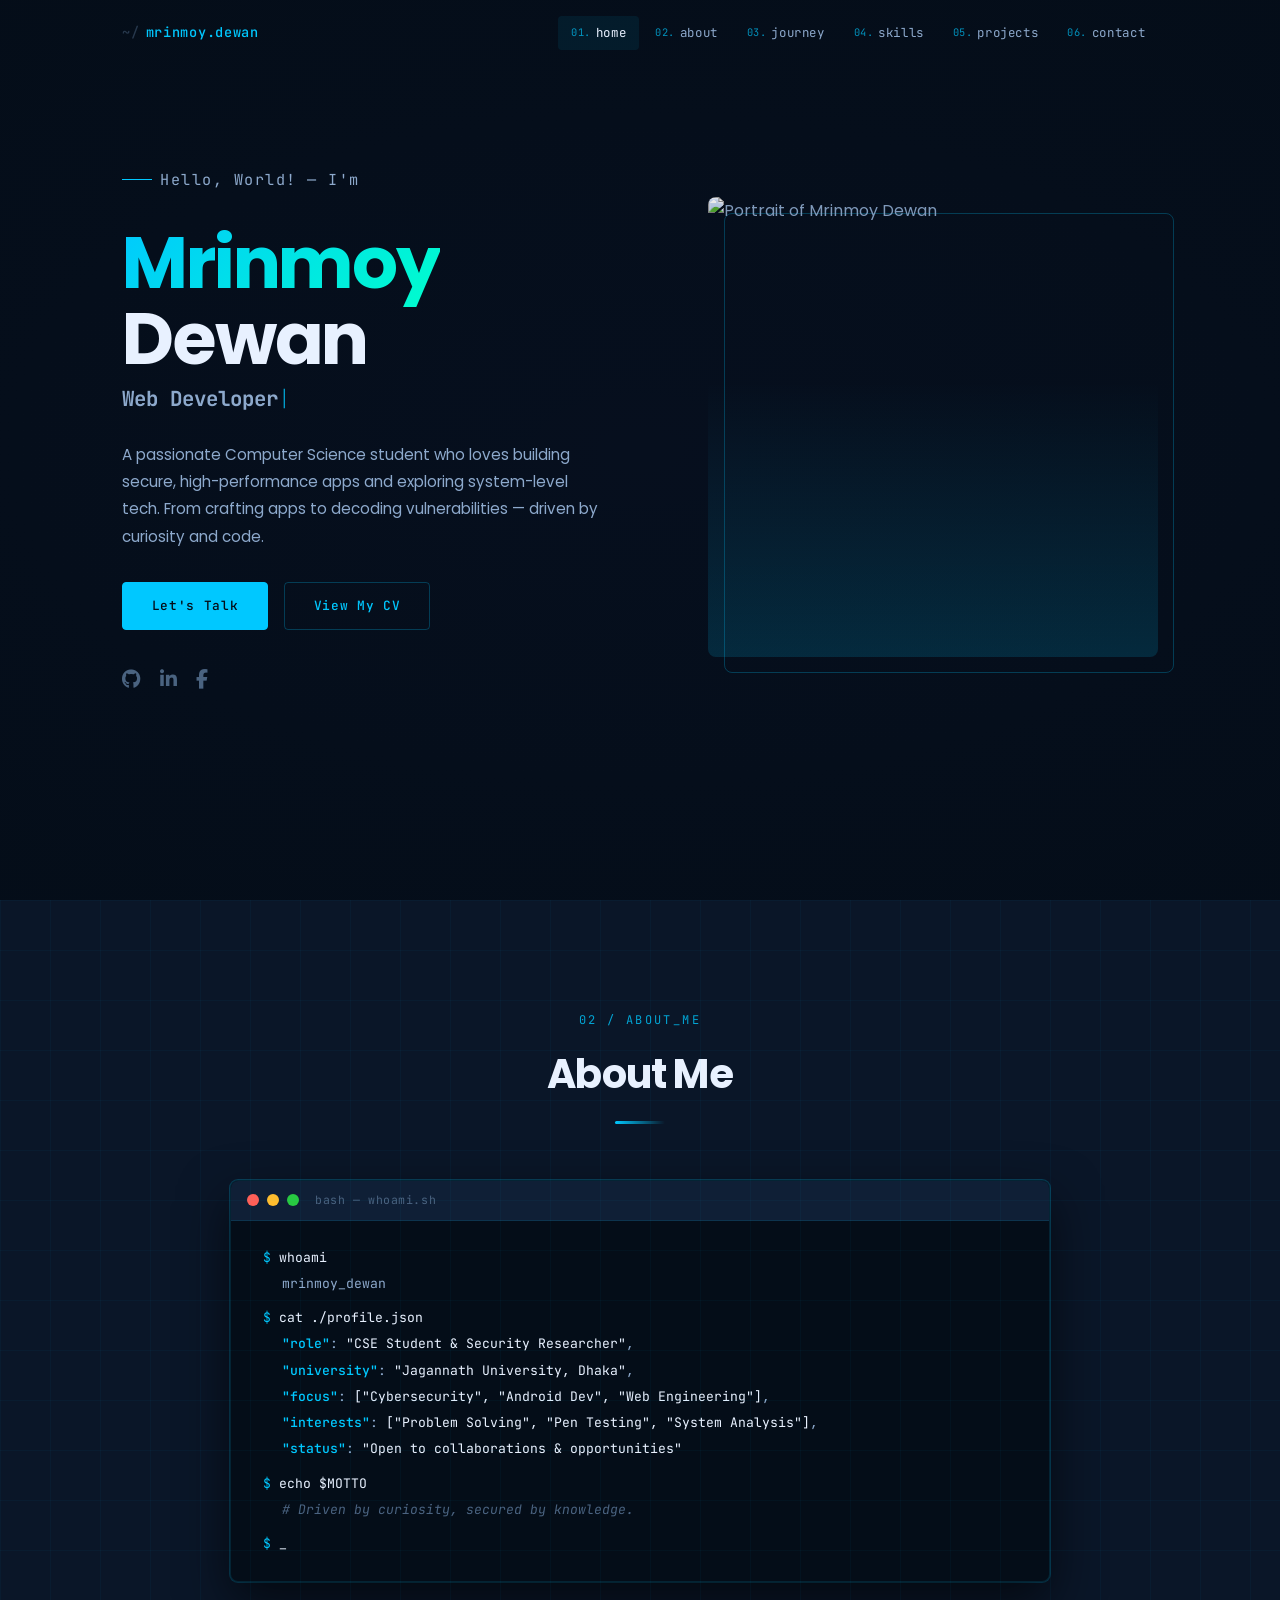
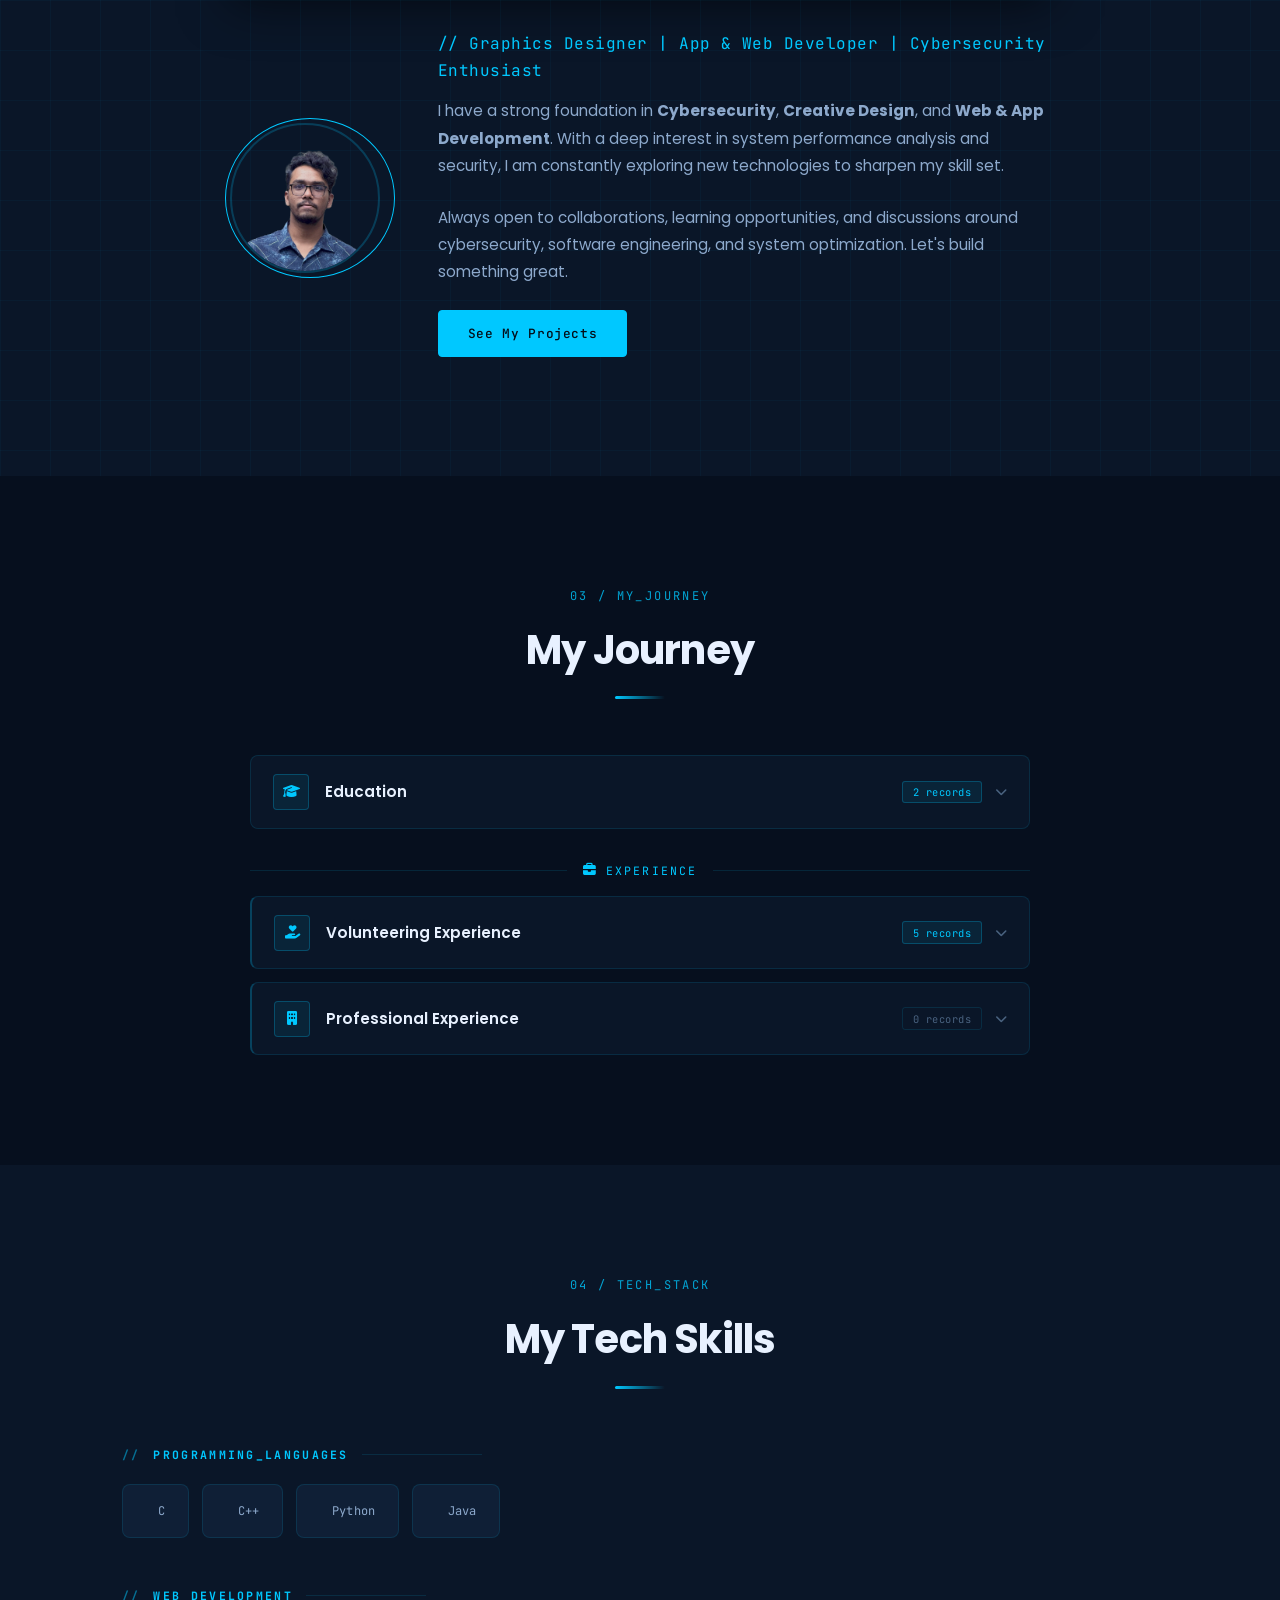
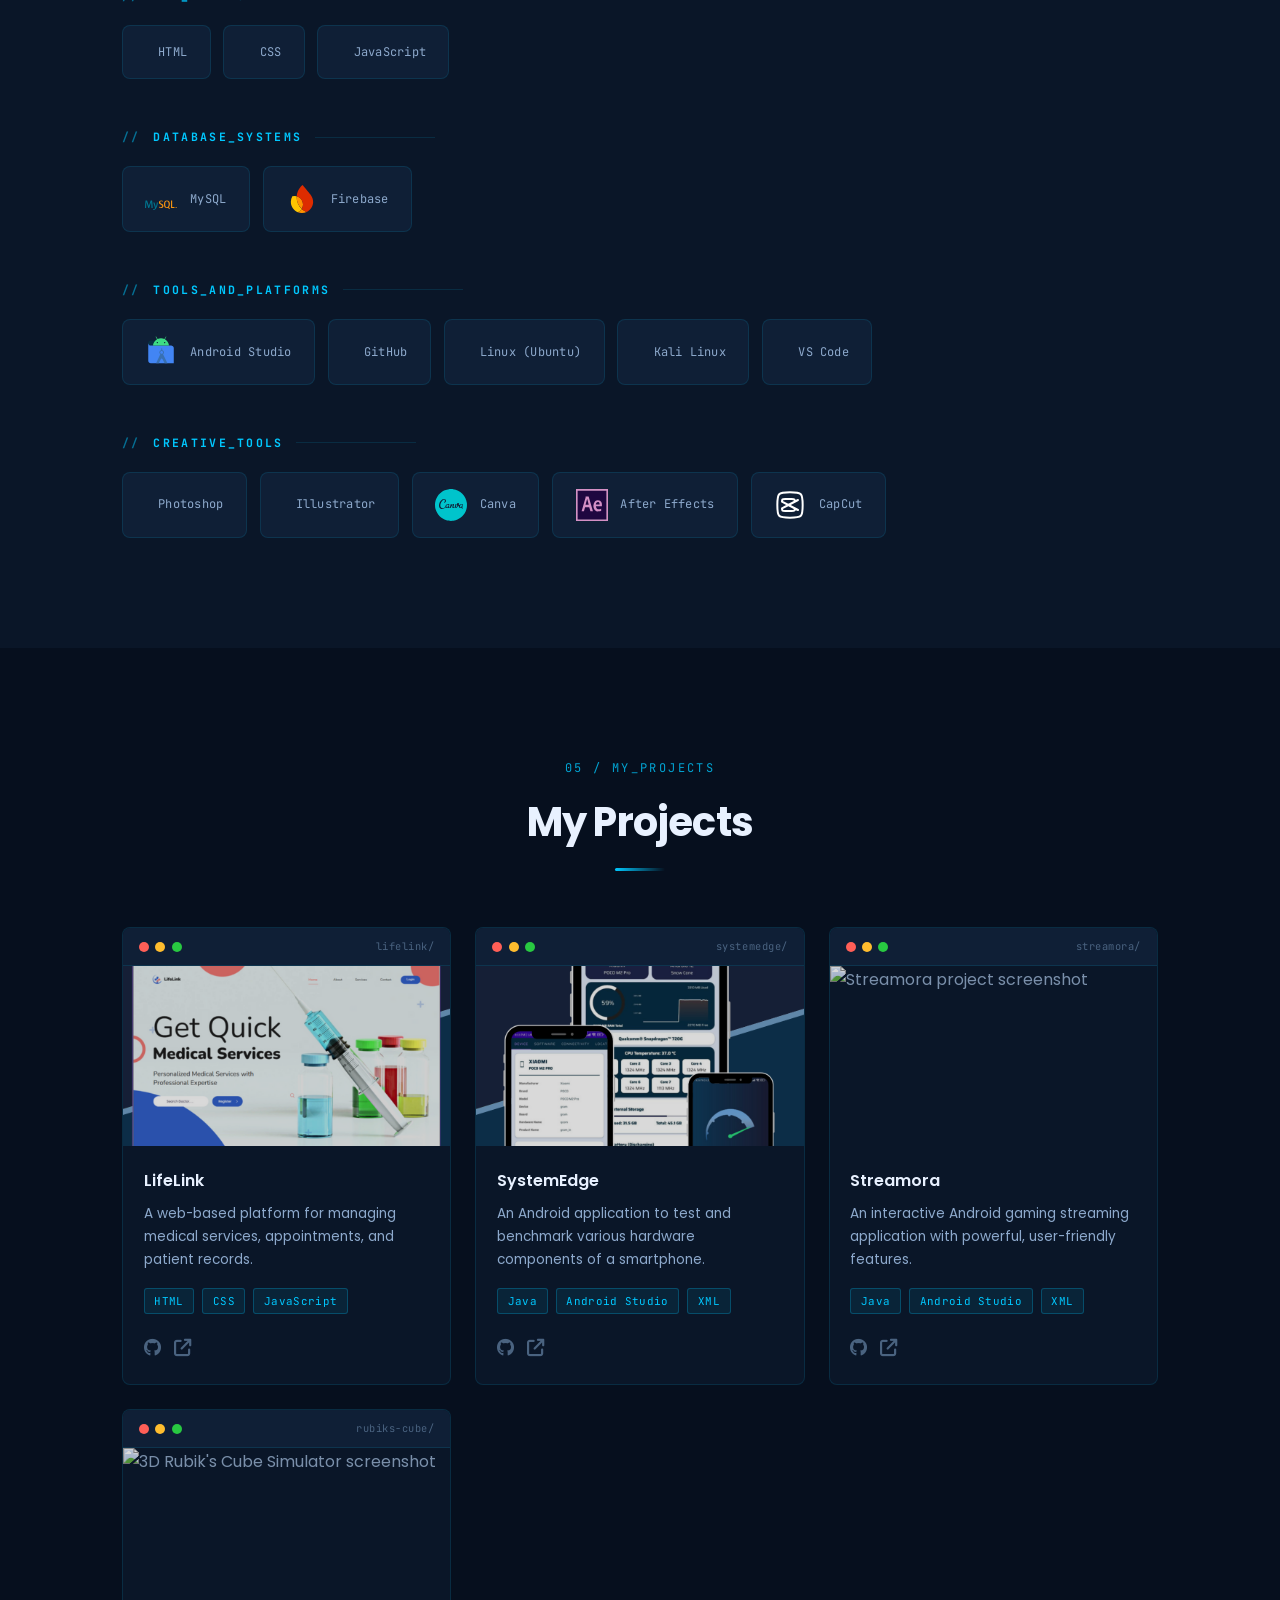
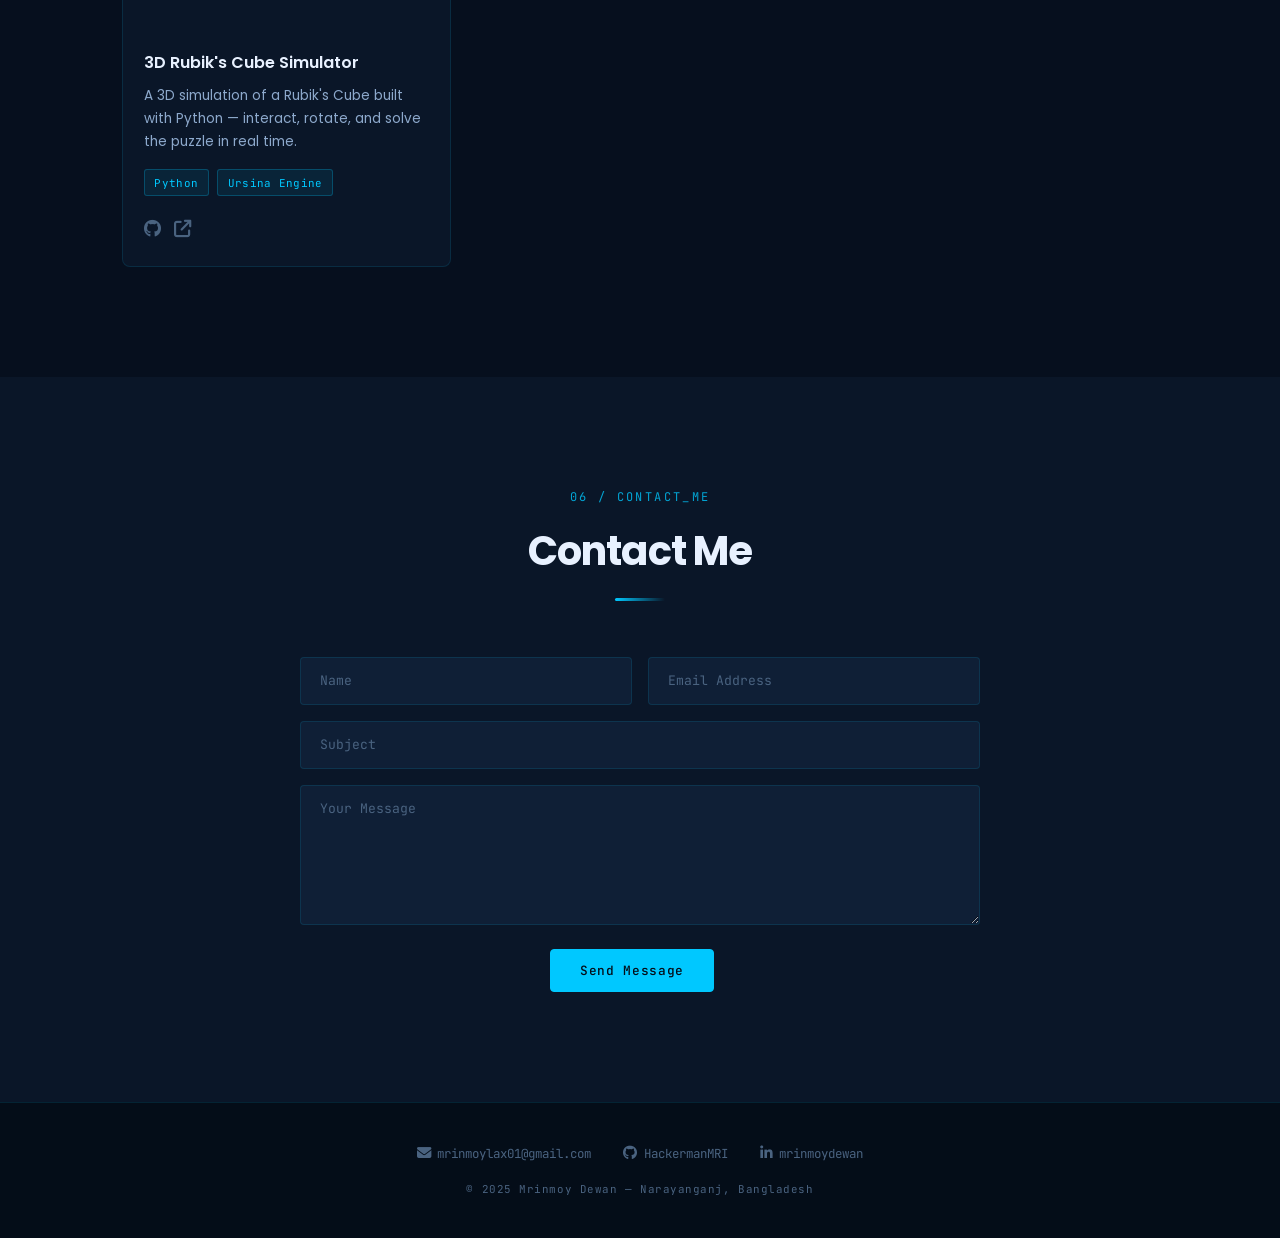
==== index.html @ e71c55ca "journey section" ====
<!DOCTYPE html>
<html lang="en">
<head>
    <meta charset="UTF-8">
    <meta name="viewport" content="width=device-width, initial-scale=1.0">

    <!-- =====================================================
         SEO & Social Meta Tags
         UPDATE: description, og:title, og:url, og:image
    ====================================================== -->
    <title>Mrinmoy Dewan — CS Engineer & Security Enthusiast</title>
    <meta name="description" content="Personal portfolio of Mrinmoy Dewan — CSE student at Jagannath University, focusing on cybersecurity, Android development, and web engineering.">
    <meta property="og:title"       content="Mrinmoy Dewan — Portfolio">
    <meta property="og:description" content="CS Engineer | Cybersecurity Enthusiast | App & Web Developer">
    <meta property="og:type"        content="website">
    <meta property="og:url"         content="https://hackermanmri.github.io">
    <meta property="og:image"       content="assets/mrinmoy2.png">
    <meta name="twitter:card"       content="summary_large_image">
    <meta name="theme-color"        content="#00c8ff">

    <!-- =====================================================
         Fonts — JetBrains Mono (monospace) + Poppins (main)
    ====================================================== -->
    <link rel="preconnect" href="https://fonts.googleapis.com">
    <link rel="preconnect" href="https://fonts.gstatic.com" crossorigin>
    <link href="https://fonts.googleapis.com/css2?family=JetBrains+Mono:wght@300;400;500&family=Poppins:wght@300;400;500;600;700&display=swap" rel="stylesheet">

    <!-- Font Awesome 6 (correct CDN, no broken integrity hash) -->
    <link rel="stylesheet" href="https://cdnjs.cloudflare.com/ajax/libs/font-awesome/6.5.0/css/all.min.css">

    <!-- Iconify (skill icons) -->
    <script src="https://code.iconify.design/iconify-icon/1.0.8/iconify-icon.min.js" defer></script>

    <!-- Main Stylesheet -->
    <link rel="stylesheet" href="style.css">
</head>
<body>

    <!-- =========================================================
         NAVBAR
         To add a nav link: copy an <li> and update href + label.
         Nav numbers (01. 02. etc.) update manually.
    ========================================================== -->
    <header class="header" role="banner">
        <div class="container navbar">

            <a href="#home" class="logo" aria-label="Home">mrinmoy.dewan</a>

            <nav aria-label="Main navigation">
                <ul class="nav-links">
                    <li><a href="#home">    <span class="nav-num">01.</span> home</a></li>
                    <li><a href="#about">   <span class="nav-num">02.</span> about</a></li>
                    <li><a href="#journey"> <span class="nav-num">03.</span> journey</a></li>
                    <li><a href="#skills">  <span class="nav-num">04.</span> skills</a></li>
                    <li><a href="#projects"><span class="nav-num">05.</span> projects</a></li>
                    <li><a href="#contact"> <span class="nav-num">06.</span> contact</a></li>
                </ul>
            </nav>

            <button class="hamburger" aria-label="Toggle navigation" aria-expanded="false">
                <span></span>
                <span></span>
                <span></span>
            </button>

        </div>
    </header>

    <main>

        <!-- =====================================================
             HERO SECTION
             UPDATE: name in .name-accent, greeting text,
             paragraph, CV link, social links.
             Typing words are in script.js → words array.
        ====================================================== -->
        <section id="home" aria-label="Introduction">

            <!-- Matrix rain canvas — controlled by script.js initMatrix() -->
            <canvas id="matrix-canvas" aria-hidden="true"></canvas>

            <div class="hero-content">
                <div class="hero-text">

                    <p class="hero-greeting">Hello, World! — I'm</p>

                    <h1>
                        <span class="name-accent">Mrinmoy</span><br>
                        Dewan
                    </h1>

                    <h3>
                        <span id="typing-effect" aria-live="polite"></span>
                    </h3>

                    <p>
                        A passionate Computer Science student who loves building secure,
                        high-performance apps and exploring system-level tech.
                        From crafting apps to decoding vulnerabilities — driven by curiosity and code.
                    </p>

                    <div class="hero-cta">
                        <a href="#contact" class="btn btn-primary">Let's Talk</a>
                        <!-- UPDATE: point this to your actual CV file path -->
                        <a href="assets/Mrinmoy-Dewan-CV.pdf" class="btn btn-secondary" target="_blank" rel="noopener noreferrer">
                            View My CV
                        </a>
                    </div>

                    <div class="social-links">
                        <!-- UPDATE: replace href values with your actual profile URLs -->
                        <a href="https://github.com/HackermanMRI" aria-label="GitHub" target="_blank" rel="noopener noreferrer">
                            <i class="fa-brands fa-github"></i>
                        </a>
                        <a href="http://linkedin.com/in/mrinmoydewan" aria-label="LinkedIn" target="_blank" rel="noopener noreferrer">
                            <i class="fa-brands fa-linkedin-in"></i>
                        </a>
                        <a href="https://www.facebook.com/mrinmoy.dewan.37" aria-label="Facebook" target="_blank" rel="noopener noreferrer">
                            <i class="fa-brands fa-facebook-f"></i>
                        </a>
                    </div>
                </div>

                <!-- UPDATE: replace with your actual photo paths -->
                <div class="hero-image">
                    <img src="assets/Profile.jpg"
                         alt="Portrait of Mrinmoy Dewan"
                         loading="eager"
                         width="380" height="460">
                </div>
            </div>
        </section>


        <!-- =====================================================
             ABOUT SECTION
             UPDATE: the terminal block and paragraph below.
             Add/remove lines in .terminal-body freely.
        ====================================================== -->
        <section id="about" aria-labelledby="about-heading">
            <div class="container">

                <span class="section-tag">02 / about_me</span>
                <h2 class="section-heading" id="about-heading">About Me</h2>
                <span class="section-rule"></span>

                <!-- Terminal bio block — edit the lines below to update your info -->
                <div class="terminal-block" role="region" aria-label="About me in terminal style">
                    <div class="terminal-bar">
                        <span class="terminal-dot red"  aria-hidden="true"></span>
                        <span class="terminal-dot yellow" aria-hidden="true"></span>
                        <span class="terminal-dot green" aria-hidden="true"></span>
                        <span class="terminal-title">bash — whoami.sh</span>
                    </div>
                    <div class="terminal-body">
                        <div class="terminal-line">
                            <span class="t-prompt">$</span>
                            <span class="t-cmd">whoami</span>
                        </div>
                        <div class="terminal-line">
                            <span class="t-output">mrinmoy_dewan</span>
                        </div>

                        <div class="t-blank"></div>

                        <div class="terminal-line">
                            <span class="t-prompt">$</span>
                            <span class="t-cmd">cat ./profile.json</span>
                        </div>
                        <!-- UPDATE each t-val below to reflect your info -->
                        <div class="terminal-line">
                            <span class="t-output"><span class="t-key">"role"</span>:&nbsp;<span class="t-val">"CSE Student & Security Researcher"</span>,</span>
                        </div>
                        <div class="terminal-line">
                            <span class="t-output"><span class="t-key">"university"</span>:&nbsp;<span class="t-val">"Jagannath University, Dhaka"</span>,</span>
                        </div>
                        <div class="terminal-line">
                            <span class="t-output"><span class="t-key">"focus"</span>:&nbsp;<span class="t-val">["Cybersecurity", "Android Dev", "Web Engineering"]</span>,</span>
                        </div>
                        <div class="terminal-line">
                            <span class="t-output"><span class="t-key">"interests"</span>:&nbsp;<span class="t-val">["Problem Solving", "Pen Testing", "System Analysis"]</span>,</span>
                        </div>
                        <div class="terminal-line">
                            <span class="t-output"><span class="t-key">"status"</span>:&nbsp;<span class="t-val">"Open to collaborations &amp; opportunities"</span></span>
                        </div>

                        <div class="t-blank"></div>

                        <div class="terminal-line">
                            <span class="t-prompt">$</span>
                            <span class="t-cmd">echo $MOTTO</span>
                        </div>
                        <!-- UPDATE: your personal motto / tagline -->
                        <div class="terminal-line">
                            <span class="t-output t-comment"># Driven by curiosity, secured by knowledge.</span>
                        </div>

                        <div class="t-blank"></div>

                        <div class="terminal-line">
                            <span class="t-prompt">$</span>
                            <span class="t-cmd">_<span class="cursor" aria-hidden="true"></span></span>
                        </div>
                    </div>
                </div>

                <!-- Photo + paragraph grid -->
                <div class="about-grid">
                    <div class="about-image-wrap">
                        <!-- UPDATE: replace with your circular profile photo -->
                        <img src="assets/mrinmoy.png"
                             alt="Mrinmoy Dewan"
                             width="150" height="150"
                             loading="lazy">
                    </div>
                    <div class="about-text">
                        <h3>// Graphics Designer | App & Web Developer | Cybersecurity Enthusiast</h3>
                        <!-- UPDATE: your personal paragraph -->
                        <p>
                            I have a strong foundation in <strong>Cybersecurity</strong>, <strong>Creative Design</strong>,
                            and <strong>Web &amp; App Development</strong>. With a deep interest in system performance
                            analysis and security, I am constantly exploring new technologies to sharpen my skill set.
                        </p>
                        <p>
                            Always open to collaborations, learning opportunities, and discussions around cybersecurity,
                            software engineering, and system optimization. Let's build something great.
                        </p>
                        <a href="#projects" class="btn btn-primary">See My Projects</a>
                    </div>
                </div>

            </div>
        </section>


        <!-- =====================================================
             JOURNEY SECTION
             =====================================================
             STRUCTURE:
               1. Education        (accordion block)
               2. Experience
                  2a. Volunteering Experience  (accordion block)
                  2b. Professional Experience  (accordion block)

             All blocks start COLLAPSED on load.
             Clicking the header toggles open/close.

             ── HOW TO ADD AN EDUCATION ENTRY ──
             Copy a .journey-card block inside
             #edu-body > .timeline and update:
               <h4>       → Degree / certificate title
               .jc-org    → Institution name
               .jc-date   → "YYYY – YYYY"
               .jc-desc   → Description paragraph

             ── HOW TO ADD A VOLUNTEERING ENTRY ──
             Same pattern, inside #vol-body > .timeline

             ── HOW TO ADD A PROFESSIONAL ENTRY ──
             Same pattern, inside #pro-body > .timeline
             (Remove the .journey-empty placeholder first)
        ====================================================== -->
        <section id="journey" aria-labelledby="journey-heading">
            <div class="container">

                <span class="section-tag">03 / my_journey</span>
                <h2 class="section-heading" id="journey-heading">My Journey</h2>
                <span class="section-rule"></span>

                <div class="journey-accordion">

                    <!-- ══════════════════════════════════════
                         BLOCK 1: EDUCATION
                    ══════════════════════════════════════ -->
                    <div class="journey-block" id="block-edu">

                        <!-- Clickable header — toggles the block -->
                        <button class="journey-block-header"
                                aria-expanded="false"
                                aria-controls="edu-body"
                                data-block="edu">
                            <div class="jbh-left">
                                <span class="jbh-icon" aria-hidden="true">
                                    <i class="fa-solid fa-graduation-cap"></i>
                                </span>
                                <div class="jbh-text">
                                    <span class="jbh-label">Education</span>
                                    
                                </div>
                            </div>
                            <div class="jbh-right">
                                <span class="jbh-count-tag">2 records</span>
                                <span class="jbh-chevron" aria-hidden="true">
                                    <i class="fa-solid fa-chevron-down"></i>
                                </span>
                            </div>
                        </button>

                        <!-- Collapsible body -->
                        <div class="journey-block-body" id="edu-body" role="region" aria-labelledby="block-edu">
                            <div class="timeline">

                                <!-- ── EDUCATION ENTRY ──
                                     Copy this block to add a new entry -->
                                <div class="journey-card">
                                    <div class="jc-dot" aria-hidden="true"></div>
                                    <div class="jc-content">
                                        <h4 class="jc-title">B.Sc. in Computer Science &amp; Engineering</h4>
                                        <p class="jc-org">Jagannath University, Dhaka, Bangladesh</p>
                                        <p class="jc-date">2020 – 2025 (Expected)</p>
                                        <p class="jc-desc">Key modules: Data Structures, Algorithms, Cybersecurity, Software Engineering, Computer Networks.</p>
                                    </div>
                                </div>

                                <div class="journey-card">
                                    <div class="jc-dot" aria-hidden="true"></div>
                                    <div class="jc-content">
                                        <h4 class="jc-title">Higher Secondary Certificate (HSC)</h4>
                                        <p class="jc-org">St. Joseph Higher Secondary School, Dhaka</p>
                                        <p class="jc-date">2019 – 2020</p>
                                        <p class="jc-desc">Science group. Achieved Golden GPA 5.00.</p>
                                    </div>
                                </div>

                            </div>
                        </div>
                    </div><!-- /block-edu -->


                    <!-- ══════════════════════════════════════
                         BLOCK 2: EXPERIENCE (parent group)
                         This is a visual group label only —
                         not itself an accordion trigger.
                    ══════════════════════════════════════ -->
                    <div class="journey-group-label" aria-hidden="false">
                        <span class="jgl-line" aria-hidden="true"></span>
                        <span class="jgl-text">
                            <i class="fa-solid fa-briefcase" aria-hidden="true"></i>
                            Experience
                        </span>
                        <span class="jgl-line" aria-hidden="true"></span>
                    </div>

                    <!-- ── SUB-BLOCK 2a: VOLUNTEERING ── -->
                    <div class="journey-block journey-block--sub" id="block-vol">

                        <button class="journey-block-header"
                                aria-expanded="false"
                                aria-controls="vol-body"
                                data-block="vol">
                            <div class="jbh-left">
                                <span class="jbh-icon" aria-hidden="true">
                                    <i class="fa-solid fa-hand-holding-heart"></i>
                                </span>
                                <div class="jbh-text">
                                    <span class="jbh-label">Volunteering Experience</span>
                                </div>
                            </div>
                            <div class="jbh-right">
                                <span class="jbh-count-tag">5 records</span>
                                <span class="jbh-chevron" aria-hidden="true">
                                    <i class="fa-solid fa-chevron-down"></i>
                                </span>
                            </div>
                        </button>

                        <div class="journey-block-body" id="vol-body" role="region">
                            <div class="timeline">

                                <!-- ── VOLUNTEERING ENTRY ──
                                     Copy this block to add a new entry -->
                                <div class="journey-card">
                                    <div class="jc-dot" aria-hidden="true"></div>
                                    <div class="jc-content">
                                        <h4 class="jc-title">Vice Chair</h4>
                                        <p class="jc-org">IEEE Computer Society JnU Student Branch Chapter</p>
                                        <p class="jc-date">2024 – 2025</p>
                                        <p class="jc-desc">Led the executive committee and coordinated multiple national-level tech events.</p>
                                    </div>
                                </div>

                                <div class="journey-card">
                                    <div class="jc-dot" aria-hidden="true"></div>
                                    <div class="jc-content">
                                        <h4 class="jc-title">Graphics Designer</h4>
                                        <p class="jc-org">IEEE Computer Society Bangladesh Chapter — Team SPARK</p>
                                        <p class="jc-date">2023 – 2024</p>
                                        <p class="jc-desc">Designed promotional materials for national-level IEEE events across Bangladesh.</p>
                                    </div>
                                </div>

                                <div class="journey-card">
                                    <div class="jc-dot" aria-hidden="true"></div>
                                    <div class="jc-content">
                                        <h4 class="jc-title">Webmaster</h4>
                                        <p class="jc-org">IEEE Computer Society JnU Student Branch Chapter</p>
                                        <p class="jc-date">2023 – 2024</p>
                                        <p class="jc-desc">Managed chapter website — updates, security audits, and accessibility improvements.</p>
                                    </div>
                                </div>

                                <div class="journey-card">
                                    <div class="jc-dot" aria-hidden="true"></div>
                                    <div class="jc-content">
                                        <h4 class="jc-title">Graphics Coordinator</h4>
                                        <p class="jc-org">IEEE Jagannath University Student Branch</p>
                                        <p class="jc-date">2022 – 2023</p>
                                        <p class="jc-desc">Led the visual design team for university-wide IEEE events and branding efforts.</p>
                                    </div>
                                </div>

                                <div class="journey-card">
                                    <div class="jc-dot" aria-hidden="true"></div>
                                    <div class="jc-content">
                                        <h4 class="jc-title">Sub-Executive</h4>
                                        <p class="jc-org">Jagannath University IT Society (JnUITS)</p>
                                        <p class="jc-date">2022 – 2025</p>
                                        <p class="jc-desc">Organized workshops, managed teams, and executed large-scale IT events.</p>
                                    </div>
                                </div>

                            </div>
                        </div>
                    </div><!-- /block-vol -->


                    <!-- ── SUB-BLOCK 2b: PROFESSIONAL ── -->
                    <div class="journey-block journey-block--sub" id="block-pro">

                        <button class="journey-block-header"
                                aria-expanded="false"
                                aria-controls="pro-body"
                                data-block="pro">
                            <div class="jbh-left">
                                <span class="jbh-icon" aria-hidden="true">
                                    <i class="fa-solid fa-building"></i>
                                </span>
                                <div class="jbh-text">
                                    <span class="jbh-label">Professional Experience</span>
                                    
                                </div>
                            </div>
                            <div class="jbh-right">
                                <span class="jbh-count-tag jbh-count-tag--empty">0 records</span>
                                <span class="jbh-chevron" aria-hidden="true">
                                    <i class="fa-solid fa-chevron-down"></i>
                                </span>
                            </div>
                        </button>

                        <div class="journey-block-body" id="pro-body" role="region">
                            <div class="timeline">

                                <!-- ══════════════════════════════════════════
                                     PLACEHOLDER — Remove this .journey-empty
                                     div when you add your first professional
                                     entry. Then paste a .journey-card block.
                                ══════════════════════════════════════════ -->
                                <div class="journey-empty">
                                    <i class="fa-regular fa-clock" aria-hidden="true"></i>
                                    <p>No professional experience listed yet.</p>
                                    <span>Check back soon — currently building mys.</span>
                                </div>

                            </div>
                        </div>
                    </div><!-- /block-pro -->

                </div><!-- /journey-accordion -->
            </div>
        </section>


        <!-- =====================================================
             SKILLS SECTION
             =====================================================
             TO ADD A NEW SKILL BOX:
             Copy a .skill-box div and update the icon + label.
             For Iconify icons: change the `icon` attribute.
             For SVG icons: paste your SVG directly.

             TO ADD A NEW SKILL CATEGORY:
             Copy an entire .skill-category block and update
             the .skill-category-title and .skill-list contents.
        ====================================================== -->
        <section id="skills" aria-labelledby="skills-heading">
            <div class="container">

                <span class="section-tag">04 / tech_stack</span>
                <h2 class="section-heading" id="skills-heading">My Tech Skills</h2>
                <span class="section-rule"></span>

                <!-- ===== Programming Languages ===== -->
                <div class="skill-category">
                    <h3 class="skill-category-title">programming_languages</h3>
                    <div class="skill-list">

                        <div class="skill-box">
                            <iconify-icon icon="logos:c" width="32" aria-hidden="true"></iconify-icon>
                            <p>C</p>
                        </div>

                        <div class="skill-box">
                            <iconify-icon icon="devicon:cplusplus" width="32" aria-hidden="true"></iconify-icon>
                            <p>C++</p>
                        </div>

                        <div class="skill-box">
                            <iconify-icon icon="logos:python" width="32" aria-hidden="true"></iconify-icon>
                            <p>Python</p>
                        </div>

                        <div class="skill-box">
                            <iconify-icon icon="devicon:java" width="32" aria-hidden="true"></iconify-icon>
                            <p>Java</p>
                        </div>

                    </div>
                </div>

                <!-- ===== Web Development ===== -->
                <div class="skill-category">
                    <h3 class="skill-category-title">web_development</h3>
                    <div class="skill-list">

                        <div class="skill-box">
                            <iconify-icon icon="vscode-icons:file-type-html" width="32" aria-hidden="true"></iconify-icon>
                            <p>HTML</p>
                        </div>

                        <div class="skill-box">
                            <iconify-icon icon="vscode-icons:file-type-css" width="32" aria-hidden="true"></iconify-icon>
                            <p>CSS</p>
                        </div>

                        <div class="skill-box">
                            <iconify-icon icon="logos:javascript" width="32" aria-hidden="true"></iconify-icon>
                            <p>JavaScript</p>
                        </div>

                    </div>
                </div>

                <!-- ===== Database Systems ===== -->
                <div class="skill-category">
                    <h3 class="skill-category-title">database_systems</h3>
                    <div class="skill-list">

                        <div class="skill-box">
                            <!-- MySQL SVG -->
                            <svg xmlns="http://www.w3.org/2000/svg" width="32" height="32" viewBox="0 0 512 349" aria-hidden="true">
                                <path fill="#00758f" d="m152.31 230.297l15.56 50.487c3.496 11.463 4.954 19.465 4.37 24.026q12.765-34.188 17.839-74.513h18.71q-12.069 65.65-31.827 95.41c-10.262 15.289-21.504 22.933-33.746 22.933c-3.264 0-7.288-.986-12.063-2.944v-10.55c2.333.342 5.07.525 8.218.525q8.565-.002 13.816-4.742c4.193-3.849 6.292-8.175 6.292-12.97c0-3.274-1.637-9.993-4.896-20.157l-21.68-67.505zM33.223 199.266l28.5 86.956h.176l28.675-86.956h23.428c5.13 43.124 8.16 82.581 9.09 118.346H103.34q-1.044-50.148-5.768-94.32H97.4l-30.078 94.32H52.28l-29.896-94.32h-.176q-3.325 42.422-4.196 94.32H0c1.164-42.08 4.077-81.525 8.739-118.346z"/>
                                <path fill="#f29111" d="M352.498 197.51c30.657 0 45.986 19.586 45.986 58.739c0 21.276-4.61 37.347-13.821 48.204c-1.66 1.984-3.495 3.698-5.427 5.286l21.695 10.727l-.021-.001l-7.703 13.302l-28.253-16.485q-7.026 2.08-15.451 2.08c-15.053 0-26.297-4.387-33.731-13.15c-8.16-9.694-12.238-24.955-12.238-45.757c0-21.156 4.602-37.166 13.816-48.037c8.392-9.944 20.11-14.909 35.148-14.909m-93.88.172c10.957 0 20.92 2.932 29.894 8.775l-4.558 10.157c-7.679-3.264-15.25-4.903-22.716-4.903c-6.058 0-10.726 1.458-13.98 4.392c-3.272 2.908-5.296 6.65-5.296 11.212c0 7.01 4.994 13.089 14.215 18.225a816 816 0 0 1 9.031 5.011l.688.387l.345.194l.689.387l.344.194l.688.388c6.98 3.935 13.548 7.691 13.548 7.691c9.22 6.545 13.816 13.523 13.816 25.016c0 10.037-3.678 18.276-11.01 24.723c-7.337 6.418-17.194 9.636-29.538 9.636c-11.545 0-22.734-3.704-33.572-11.05l5.07-10.166c9.327 4.675 17.767 7.01 25.346 7.01c7.108 0 12.672-1.587 16.697-4.721c4.017-3.157 6.424-7.56 6.424-13.143c0-7.027-4.888-13.034-13.855-18.073a898 898 0 0 1-8.395-4.697l-.687-.389c-1.262-.713-2.533-1.435-3.778-2.142l-.675-.384c-6.055-3.444-11.29-6.453-11.29-6.453c-8.964-6.557-13.459-13.592-13.459-25.184c0-9.587 3.352-17.336 10.046-23.231q10.066-8.862 25.968-8.862m175.895 1.584v103.788h37.238v14.558h-56.124V199.266zm57.93 103.833v2.46h-4.094v12.04h-3.13v-12.04h-4.253v-2.46zm7.56 0l3.931 9.884l3.611-9.884h4.437v14.5h-2.95v-11.035l-4.11 11.035h-2.127l-4.117-11.035h-.158v11.035h-2.791v-14.5zM350.57 212.064c-18.066 0-27.104 14.91-27.104 44.71c0 17.07 2.395 29.448 7.176 37.163c4.428 7.14 11.363 10.703 20.806 10.703c18.066 0 27.103-15.026 27.103-45.064c0-16.831-2.395-29.103-7.17-36.822c-4.433-7.124-11.365-10.69-20.81-10.69"/>
                            </svg>
                            <p>MySQL</p>
                        </div>

                        <div class="skill-box">
                            <!-- Firebase SVG -->
                            <svg xmlns="http://www.w3.org/2000/svg" width="32" viewBox="0 0 32 32" aria-hidden="true">
                                <path fill="#ff9100" d="M11.84 29.2c1.17.47 2.44.75 3.78.8c1.81.06 3.52-.31 5.06-1.02c-1.84-.72-3.51-1.78-4.93-3.1a8.5 8.5 0 0 1-3.9 3.32Z"/>
                                <path fill="#ffc400" d="M15.74 25.88c-3.25-3-5.22-7.35-5.05-12.12c0-.15.01-.31.02-.46a8.5 8.5 0 0 0-4.39.05c-.87 1.52-1.39 3.26-1.46 5.13c-.17 4.82 2.75 9.03 6.98 10.73a8.37 8.37 0 0 0 3.9-3.32Z"/>
                                <path fill="#ff9100" d="M15.74 25.88a8.4 8.4 0 0 0 1.27-4.15c.14-4.02-2.56-7.47-6.3-8.44c0 .15-.02.31-.02.46a15.69 15.69 0 0 0 5.05 12.12Z"/>
                                <path fill="#dd2c00" d="M16.59 2c-2.13 1.7-3.81 3.95-4.83 6.54a15.6 15.6 0 0 0-1.05 4.75a8.41 8.41 0 0 1 6.3 8.44a8.27 8.27 0 0 1-1.27 4.15a15.8 15.8 0 0 0 4.93 3.1c3.7-1.71 6.32-5.38 6.47-9.73c.1-2.82-.98-5.33-2.51-7.45c-1.62-2.24-8.04-9.79-8.04-9.79Z"/>
                            </svg>
                            <p>Firebase</p>
                        </div>

                    </div>
                </div>

                <!-- ===== Tools & Platforms ===== -->
                <div class="skill-category">
                    <h3 class="skill-category-title">tools_and_platforms</h3>
                    <div class="skill-list">

                        <div class="skill-box">
                            <!-- Android Studio SVG -->
                            <svg xmlns="http://www.w3.org/2000/svg" width="32" viewBox="0 0 128 128" aria-hidden="true">
                                <path fill="#073042" d="M51.3 17.7H23.2C17.6 17.7 13 22.3 13 28c-.2 5.5 4.2 10.1 9.7 10.3h28.9z"/>
                                <path fill="#4285f4" d="M115 109.3H23.2c-5.7 0-10.2-4.6-10.2-10.3V27.9c0 5.7 4.6 10.3 10.2 10.4h76.9s15-1.3 15 10v61z"/>
                                <path fill="#3870b2" d="M72.2 72.9C76.3 69.8 77.1 64 74 60c-1.7-2.2-4.3-3.6-7.1-3.7h.3c.5-.1 1.1-.1 1.6 0v-5.7c0-.7-.3-1.3-.9-1.6c-.9-.5-2-.2-2.5.7c-.2.3-.3.6-.2 1v5.8c-5 .8-8.5 5.5-7.7 10.6v.1c.4 2.4 1.7 4.6 3.7 6l-16.9 36.2h11l7.8-16.6c.9-2 3.3-2.9 5.4-1.9c.8.4 1.5 1.1 1.9 1.9l8.1 16.6h11.2zm-5.7-1.6c-3.2 0-5.7-2.6-5.7-5.8s2.6-5.7 5.8-5.6c1.5 0 2.8.6 3.9 1.6c2.3 2.2 2.3 5.8.1 8.1c-1 1-2.5 1.7-4.1 1.7"/>
                                <path fill="#3ddc84" d="M78.8 29.1c-1.5 0-2.7-1.1-2.7-2.6c0-.7.3-1.5.8-2c1.1-1 2.7-1 3.8 0c.5.5.8 1.2.8 1.9c-.1 1.5-1.2 2.6-2.7 2.7M49.2 29c-1.5 0-2.7-1.2-2.7-2.6c0-.7.3-1.4.8-1.9c.9-1.1 2.6-1.3 3.7-.4h.1c1.1 1 1.2 2.7.2 3.8l-.3.4c-.5.5-1.2.8-1.9.8m30.5-16.2l5.3-9.2c.3-.5.1-1.1-.3-1.5c-.5-.2-1-.1-1.3.3L77.8 12C69 8.1 59 8.1 50.3 12l-5.4-9.4c-.2-.3-.6-.6-1-.6s-.8.2-1 .6c-.2.3-.2.8 0 1.1l5.4 9.2C38.9 18 32.8 27.6 31.9 38.2h64.2c-.8-10.7-7-20.2-16.4-25.3"/>
                            </svg>
                            <p>Android Studio</p>
                        </div>

                        <div class="skill-box">
                            <iconify-icon icon="logos:github-icon" width="32" aria-hidden="true"></iconify-icon>
                            <p>GitHub</p>
                        </div>

                        <div class="skill-box">
                            <iconify-icon icon="skill-icons:linux-light" width="32" aria-hidden="true"></iconify-icon>
                            <p>Linux (Ubuntu)</p>
                        </div>

                        <div class="skill-box">
                            <iconify-icon icon="simple-icons:kalilinux" width="32" aria-hidden="true"></iconify-icon>
                            <p>Kali Linux</p>
                        </div>

                        <div class="skill-box">
                            <iconify-icon icon="logos:visual-studio-code" width="32" aria-hidden="true"></iconify-icon>
                            <p>VS Code</p>
                        </div>

                    </div>
                </div>

                <!-- ===== Creative Tools ===== -->
                <div class="skill-category">
                    <h3 class="skill-category-title">creative_tools</h3>
                    <div class="skill-list">

                        <div class="skill-box">
                            <iconify-icon icon="logos:adobe-photoshop" width="32" aria-hidden="true"></iconify-icon>
                            <p>Photoshop</p>
                        </div>

                        <div class="skill-box">
                            <iconify-icon icon="logos:adobe-illustrator" width="32" aria-hidden="true"></iconify-icon>
                            <p>Illustrator</p>
                        </div>

                        <div class="skill-box">
                            <!-- Canva icon -->
                            <svg xmlns="http://www.w3.org/2000/svg" width="32" viewBox="0 0 128 128" aria-hidden="true">
                                <g fill="#00c4cc">
                                    <path d="M59.39.152c-.484.051-1.995.23-3.328.387c-5.374.613-11.468 2.227-16.816 4.48C19.891 13.106 5.324 30.849 1.305 51.2C.359 56.04.129 58.418.129 64c0 7.195.715 12.16 2.61 18.434c6.195 20.53 22.323 36.632 42.906 42.851c6.195 1.871 11.187 2.586 18.355 2.586c7.195 0 12.16-.715 18.434-2.61c20.53-6.195 36.632-22.323 42.851-42.906c1.871-6.195 2.586-11.187 2.586-18.355c0-3.047-.152-6.527-.332-7.809c-2.074-14.796-8.168-27.238-18.328-37.402C99.07 8.703 86.68 2.586 72.19.512c-1.996-.282-11.238-.54-12.8-.36m-20.863 40.32c1.36.41 1.996.794 2.918 1.715c1.793 1.82 2.203 2.817 2.203 5.555c0 2.051-.078 2.434-.691 3.508c-1.18 1.996-3.918 3.84-5.812 3.89c-1.333.028-1.278-.562.18-2.097c1.945-2.023 2.226-2.79 2.226-5.813c-.024-2.917-.383-3.914-1.739-4.734c-1.128-.691-2.355-.64-4.148.203c-4.66 2.23-9.703 9.653-11.672 17.258c-2.613 10.137 2.02 18.25 9.649 16.867c2.226-.41 6.425-2.558 8.246-4.25c1.508-1.379 1.508-1.406 1.66-3.12c.336-3.587 2.867-7.169 6.25-8.833c1.558-.77 1.945-.844 4.043-.844c1.996 0 2.457.102 3.43.637c3.097 1.77 2.457 5.89-.895 5.89c-1.945 0-2.945-1-1.535-1.534c1.383-.512.867-2.434-.742-2.868c-1.895-.488-4.047.793-5.403 3.25c-1.64 2.97-1.715 6.504-.156 8.114c1.512 1.613 3.406.336 4.867-3.329c.766-1.867 1.867-2.867 3.149-2.867c1.125 0 1.332.692.843 2.793c-.718 3.25-.23 4.094 1.793 3.098c.664-.309 1.766-1.023 2.43-1.535l1.254-1l.848-4.43c.922-4.965 1.277-5.633 3.172-5.988c1.82-.336 2.23.562 1.562 3.402l-.36 1.59l1.333-1.36c3.148-3.226 7.015-4.812 8.347-3.48c.715.715.637 1.613-.386 4.785c-.485 1.512-1.153 3.895-1.457 5.25c-.461 2.047-.489 2.535-.23 2.868c.82.972 3.327-.028 5.554-2.204l1.305-1.277l.156-2.844c.152-3.277.457-4.453 1.328-5.504c.82-.972 2.305-1.687 3.098-1.484c.793.207.793.973.078 3.227c-1 3.097-.895 10.238.129 10.238c.41 0 2.507-2.2 3.84-4.043l.996-1.36l-.793-.816c-1.383-1.46-1.715-2.406-1.715-4.789c0-1.738.129-2.379.562-3.227c.719-1.328 1.844-2.3 3.176-2.687c1.406-.434 3.148.281 3.863 1.562c.719 1.305.54 4.223-.383 6.223l-.664 1.457h.895c1.23 0 1.715-.305 3.918-2.379c1.152-1.101 2.484-2.05 3.48-2.511c3.918-1.84 8.528-.895 9.293 1.921c.64 2.254-.765 3.84-3.226 3.66c-1.766-.128-2.098-.59-1.074-1.456c1.843-1.54 0-3.508-2.637-2.793c-1.434.386-3.047 1.996-3.89 3.867c-1.692 3.738-.794 8.14 1.636 8.14c.973 0 2.691-1.921 3.355-3.789c.793-2.152 2.457-3.507 3.711-3.02c.692.255.743.946.309 3.122c-.488 2.383-.563 4.61-.18 5.633c.153.382.614 1.101 1.051 1.586c.816.921.844 1.254.152 1.691c-.332.23-.77.129-1.843-.46c-1.485-.77-2.766-2.153-3.227-3.458l-.281-.766l-1.024.766c-.59.41-1.511.871-2.047 1.023c-2.125.563-4.738-.894-5.964-3.351c-.489-.95-.641-3.738-.282-4.813c.204-.59.204-.59-.617-.18c-.433.231-1.355.485-2.07.563c-1.18.13-1.36.258-2.535 1.742c-1.664 2.07-4.61 4.864-5.813 5.454c-2.558 1.277-3.402.918-4.07-1.72l-.461-1.765l-1.102.973c-1.406 1.23-4.222 2.715-5.836 3.074c-1.535.332-3.175-.156-3.84-1.18c-.995-1.535-.663-4.785.922-9.164c1.176-3.25.333-3.3-2.636-.203c-2.203 2.328-3.149 3.992-3.762 6.578c-.64 2.688-1.41 3.66-3.148 4.07c-1.051.231-1.54-.41-1.332-1.816l.152-1.129l-.973.668c-1.383.946-3.125 1.817-4.328 2.149s-2.789-.024-3.172-.692c-.691-1.175-.691-1.175-1.765-.332c-2.332 1.895-5.66 1.356-7.348-1.152l-.54-.793l-1.687 1.562c-4.867 4.454-10.957 6.45-15.464 5.067c-5.735-1.738-8.907-6.656-8.856-13.746c.024-7.117 3.172-14.617 8.473-20.172c2.996-3.125 5.812-4.969 8.68-5.66c2.07-.512 3.328-.485 5.296.129z"/>
                                </g>
                            </svg>
                            <p>Canva</p>
                        </div>

                        <div class="skill-box">
                            <!-- After Effects icon -->
                            <svg xmlns="http://www.w3.org/2000/svg" width="32" viewBox="0 0 128 128" aria-hidden="true">
                                <path fill="#1f0740" d="M6.5 6.5h115v115H6.5z"/>
                                <path fill="#d490c5" d="M0 0v128h128V0zm121.5 121.5H6.5V6.5h115z"/>
                                <path fill="#d490c5" d="M103.5 59.2s-.6-14.6-16.5-14.6c-16 0-17.3 22-17.3 22v4.7S72.5 89.6 86 89.6s14.8-2.6 14.8-2.6v-8.1s-19.3 9.2-21.2-10h24v-9.7zm-9 2.4h-15s0-8.3 7.5-9.2c8.2 0 7.5 9.2 7.5 9.2m-44-31.7H38.4v3.8l-16 54.9h9.4l4.4-16.1H53l4.5 16.1h10.3zM38.2 63.1l6.4-24.5L51 63.1z"/>
                            </svg>
                            <p>After Effects</p>
                        </div>

                        <div class="skill-box">
                            <!-- CapCut icon -->
                            <svg xmlns="http://www.w3.org/2000/svg" width="32" viewBox="0 0 24 24" aria-hidden="true" style="color:#fff">
                                <g fill="none" stroke="currentColor" stroke-linecap="round" stroke-linejoin="round" stroke-width="1.5">
                                    <path d="M10.8 12L6 14.5c0 1.178 0 1.268.352 1.634c.351.366.917.366 2.048.366h4.801c1.132 0 1.698 0 2.05-.366s.351-.456.351-1.634M10.8 12L18 8.25M10.8 12L6 9.5c0-1.179 0-1.268.352-1.634C6.703 7.5 7.269 7.5 8.4 7.5h4.801c1.132 0 1.698 0 2.05.366s.351.455.351 1.634M10.8 12l7.2 3.75"/>
                                    <path d="M2.498 12c0-4.478 0-6.718 1.391-8.109S7.519 2.5 11.998 2.5c4.478 0 6.717 0 8.109 1.391c1.39 1.391 1.39 3.63 1.39 8.109c0 4.478 0 6.718-1.39 8.109c-1.392 1.391-3.63 1.391-8.11 1.391c-4.478 0-6.717 0-8.108-1.391S2.498 16.479 2.498 12"/>
                                </g>
                            </svg>
                            <p>CapCut</p>
                        </div>

                    </div>
                </div>

            </div>
        </section>


        <!-- =====================================================
             PROJECTS SECTION
             =====================================================
             TO ADD A NEW PROJECT:
             1. Copy one .project-card div block below
             2. Update: data-file (filename label in terminal bar)
             3. Update: image src and alt
             4. Update: h4 title, description paragraph
             5. Update: tech list <li> items
             6. Update: GitHub href and live-link href
             7. Update: detail page href on .card-link and h4 a
        ====================================================== -->
        <section id="projects" aria-labelledby="projects-heading">
            <div class="container">

                <span class="section-tag">05 / my_projects</span>
                <h2 class="section-heading" id="projects-heading">My Projects</h2>
                <span class="section-rule"></span>

                <div class="projects-grid">

                    <!-- ===== PROJECT: LifeLink ===== -->
                    <div class="project-card">
                        <a href="project-lifelink.html" class="card-link" aria-label="View LifeLink project details"></a>
                        <div class="project-card-bar">
                            <span class="card-dot r" aria-hidden="true"></span>
                            <span class="card-dot y" aria-hidden="true"></span>
                            <span class="card-dot g" aria-hidden="true"></span>
                            <span class="card-dot-spacer"></span>
                            <span class="card-filename">lifelink/</span>
                        </div>
                        <div class="project-image">
                            <img src="assets/lifelink-cover.png" alt="LifeLink project screenshot" loading="lazy">
                        </div>
                        <div class="project-content">
                            <h4 class="project-title">
                                <a href="project-lifelink.html">LifeLink</a>
                            </h4>
                            <p class="project-description">
                                A web-based platform for managing medical services, appointments, and patient records.
                            </p>
                            <ul class="project-tech-list">
                                <li>HTML</li>
                                <li>CSS</li>
                                <li>JavaScript</li>
                            </ul>
                            <div class="project-links">
                                <a href="https://github.com/HackermanMRI/LifeLink" target="_blank" rel="noopener noreferrer" aria-label="LifeLink GitHub">
                                    <i class="fa-brands fa-github"></i>
                                </a>
                                <a href="#" target="_blank" rel="noopener noreferrer" aria-label="LifeLink live demo">
                                    <i class="fa-solid fa-arrow-up-right-from-square"></i>
                                </a>
                            </div>
                        </div>
                    </div>

                    <!-- ===== PROJECT: SystemEdge ===== -->
                    <div class="project-card">
                        <a href="project-systemedge.html" class="card-link" aria-label="View SystemEdge project details"></a>
                        <div class="project-card-bar">
                            <span class="card-dot r" aria-hidden="true"></span>
                            <span class="card-dot y" aria-hidden="true"></span>
                            <span class="card-dot g" aria-hidden="true"></span>
                            <span class="card-dot-spacer"></span>
                            <span class="card-filename">systemedge/</span>
                        </div>
                        <div class="project-image">
                            <img src="assets/SystemEdge-cover.png" alt="SystemEdge project screenshot" loading="lazy">
                        </div>
                        <div class="project-content">
                            <h4 class="project-title">
                                <a href="project-systemedge.html">SystemEdge</a>
                            </h4>
                            <p class="project-description">
                                An Android application to test and benchmark various hardware components of a smartphone.
                            </p>
                            <ul class="project-tech-list">
                                <li>Java</li>
                                <li>Android Studio</li>
                                <li>XML</li>
                            </ul>
                            <div class="project-links">
                                <a href="https://github.com/HackermanMRI/SystemEdge" target="_blank" rel="noopener noreferrer" aria-label="SystemEdge GitHub">
                                    <i class="fa-brands fa-github"></i>
                                </a>
                                <a href="#" target="_blank" rel="noopener noreferrer" aria-label="SystemEdge live demo">
                                    <i class="fa-solid fa-arrow-up-right-from-square"></i>
                                </a>
                            </div>
                        </div>
                    </div>

                    <!-- ===== PROJECT: Streamora ===== -->
                    <div class="project-card">
                        <a href="project-streamora.html" class="card-link" aria-label="View Streamora project details"></a>
                        <div class="project-card-bar">
                            <span class="card-dot r" aria-hidden="true"></span>
                            <span class="card-dot y" aria-hidden="true"></span>
                            <span class="card-dot g" aria-hidden="true"></span>
                            <span class="card-dot-spacer"></span>
                            <span class="card-filename">streamora/</span>
                        </div>
                        <div class="project-image">
                            <img src="assets/streamora-cover.png" alt="Streamora project screenshot" loading="lazy">
                        </div>
                        <div class="project-content">
                            <h4 class="project-title">
                                <a href="project-streamora.html">Streamora</a>
                            </h4>
                            <p class="project-description">
                                An interactive Android gaming streaming application with powerful, user-friendly features.
                            </p>
                            <ul class="project-tech-list">
                                <li>Java</li>
                                <li>Android Studio</li>
                                <li>XML</li>
                            </ul>
                            <div class="project-links">
                                <a href="https://github.com/HackermanMRI/Streamora" target="_blank" rel="noopener noreferrer" aria-label="Streamora GitHub">
                                    <i class="fa-brands fa-github"></i>
                                </a>
                                <a href="#" target="_blank" rel="noopener noreferrer" aria-label="Streamora live demo">
                                    <i class="fa-solid fa-arrow-up-right-from-square"></i>
                                </a>
                            </div>
                        </div>
                    </div>

                    <!-- ===== PROJECT: Rubik's Cube ===== -->
                    <div class="project-card">
                        <a href="project-rubikscube.html" class="card-link" aria-label="View Rubik's Cube Simulator project details"></a>
                        <div class="project-card-bar">
                            <span class="card-dot r" aria-hidden="true"></span>
                            <span class="card-dot y" aria-hidden="true"></span>
                            <span class="card-dot g" aria-hidden="true"></span>
                            <span class="card-dot-spacer"></span>
                            <span class="card-filename">rubiks-cube/</span>
                        </div>
                        <div class="project-image">
                            <img src="assets/rubiks-cube-cover.png" alt="3D Rubik's Cube Simulator screenshot" loading="lazy">
                        </div>
                        <div class="project-content">
                            <h4 class="project-title">
                                <a href="project-rubikscube.html">3D Rubik's Cube Simulator</a>
                            </h4>
                            <p class="project-description">
                                A 3D simulation of a Rubik's Cube built with Python — interact, rotate, and solve the puzzle in real time.
                            </p>
                            <ul class="project-tech-list">
                                <li>Python</li>
                                <li>Ursina Engine</li>
                            </ul>
                            <div class="project-links">
                                <a href="https://github.com/HackermanMRI/Rubics-Cube" target="_blank" rel="noopener noreferrer" aria-label="Rubik's Cube GitHub">
                                    <i class="fa-brands fa-github"></i>
                                </a>
                                <a href="#" target="_blank" rel="noopener noreferrer" aria-label="Rubik's Cube live demo">
                                    <i class="fa-solid fa-arrow-up-right-from-square"></i>
                                </a>
                            </div>
                        </div>
                    </div>

                </div>
            </div>
        </section>


        <!-- =====================================================
             CONTACT SECTION
             NOTE: Form kept as-is per spec. To make it functional
             later, add: action="https://formspree.io/f/YOUR_ID"
             and method="POST" to the <form> tag.
        ====================================================== -->
        <section id="contact" aria-labelledby="contact-heading">
            <div class="container">

                <span class="section-tag">06 / contact_me</span>
                <h2 class="section-heading" id="contact-heading">Contact Me</h2>
                <span class="section-rule"></span>

                <form class="contact-form" novalidate>
                    <div class="form-group">
                        <input type="text"  class="form-control" placeholder="Name"          required autocomplete="name">
                        <input type="email" class="form-control" placeholder="Email Address" required autocomplete="email">
                    </div>
                    <div class="form-group full-width">
                        <input type="text"  class="form-control" placeholder="Subject" required>
                    </div>
                    <div class="form-group full-width">
                        <textarea class="form-control" placeholder="Your Message" required rows="6"></textarea>
                    </div>
                    <div class="contact-submit-row">
                        <button type="submit" class="btn btn-primary">Send Message</button>
                    </div>
                </form>

            </div>
        </section>

    </main>


    <!-- =========================================================
         FOOTER
         UPDATE: email, phone numbers, address, social links.
    ========================================================== -->
    <footer class="footer" role="contentinfo">
        <div class="container footer-content">

            <div class="footer-links">
                <!-- UPDATE these href values -->
                <a href="mailto:mrinmoylax01@gmail.com" aria-label="Email Mrinmoy">
                    <i class="fa-solid fa-envelope"></i>
                    mrinmoylax01@gmail.com
                </a>
                <a href="https://github.com/HackermanMRI" target="_blank" rel="noopener noreferrer" aria-label="GitHub">
                    <i class="fa-brands fa-github"></i>
                    HackermanMRI
                </a>
                <a href="http://linkedin.com/in/mrinmoydewan" target="_blank" rel="noopener noreferrer" aria-label="LinkedIn">
                    <i class="fa-brands fa-linkedin-in"></i>
                    mrinmoydewan
                </a>
            </div>

            <!-- UPDATE: your name and year -->
            <p class="footer-copy">
                © 2025 Mrinmoy Dewan &mdash; Narayanganj, Bangladesh
            </p>

        </div>
    </footer>

    <!-- Main script — defer so it runs after HTML is parsed -->
    <script src="script.js" defer></script>

</body>
</html>
---- style.css ----
/* ============================================================
   MRINMOY DEWAN — PORTFOLIO STYLESHEET
   ============================================================
   HOW TO EDIT THIS FILE:
   - CSS Variables at the top control all colors & fonts
   - Each section is clearly labeled with a comment block
   - To change accent color: update --accent and --accent-glow
   - To change fonts: update --font-mono and --font-main
   ============================================================ */

/* ============================================================
   1. CSS VARIABLES — GLOBAL DESIGN TOKENS
   ============================================================ */
:root {
    /* Core Background Scale */
    --bg-void:         #040d18;   /* Deepest background */
    --bg-deep:         #060f1e;   /* Main page background */
    --bg-surface:      #0a1628;   /* Card/section background */
    --bg-elevated:     #0f1f36;   /* Elevated elements */
    --bg-hover:        #162744;   /* Hover states */

    /* Text Scale */
    --text-primary:    #e8f1ff;   /* Main headings */
    --text-secondary:  #8da9cc;   /* Body text */
    --text-muted:      #4a6380;   /* Labels, meta info */

    /* Accent — Deep Sky Blue System */
    --accent:          #00c8ff;   /* Primary accent */
    --accent-dim:      #0096cc;   /* Dimmer accent */
    --accent-glow:     rgba(0, 200, 255, 0.15);
    --accent-glow-sm:  rgba(0, 200, 255, 0.08);
    --accent-border:   rgba(0, 200, 255, 0.25);

    /* Secondary Accent — Subtle teal for depth */
    --accent2:         #00ffcc;   /* Secondary glow hint */
    --accent2-glow:    rgba(0, 255, 204, 0.06);

    /* Functional */
    --border:          rgba(0, 200, 255, 0.12);
    --border-hover:    rgba(0, 200, 255, 0.35);
    --shadow:          rgba(0, 0, 0, 0.6);
    --shadow-accent:   rgba(0, 200, 255, 0.2);

    /* Typography */
    --font-main:  'Poppins', sans-serif;
    --font-mono:  'JetBrains Mono', 'Fira Code', 'Courier New', monospace;

    /* Sizing */
    --radius-sm:  4px;
    --radius-md:  8px;
    --radius-lg:  12px;
    --nav-height: 65px;
}

/* ============================================================
   2. RESET & BASE
   ============================================================ */
*, *::before, *::after {
    margin: 0;
    padding: 0;
    box-sizing: border-box;
}

html {
    scroll-behavior: smooth;
    font-size: 16px;
}

body {
    background-color: var(--bg-deep);
    color: var(--text-secondary);
    font-family: var(--font-main);
    line-height: 1.7;
    -webkit-font-smoothing: antialiased;
    overflow-x: hidden;
}

/* Custom scrollbar — hacker touch */
::-webkit-scrollbar { width: 6px; }
::-webkit-scrollbar-track { background: var(--bg-void); }
::-webkit-scrollbar-thumb { background: var(--accent-dim); border-radius: 3px; }
::-webkit-scrollbar-thumb:hover { background: var(--accent); }

/* Text selection color */
::selection {
    background: var(--accent);
    color: var(--bg-void);
}

/* ============================================================
   3. GLOBAL LAYOUT UTILITIES
   ============================================================ */
.container {
    max-width: 1100px;
    margin: 0 auto;
    padding: 0 2rem;
}

/* Section animation base — triggered by IntersectionObserver in JS */
section {
    padding: 110px 0;
    opacity: 0;
    transform: translateY(30px);
    transition: opacity 0.7s cubic-bezier(0.4, 0, 0.2, 1),
                transform 0.7s cubic-bezier(0.4, 0, 0.2, 1);
}
section.visible {
    opacity: 1;
    transform: translateY(0);
}

/* Section heading — used across all sections */
.section-heading {
    text-align: center;
    font-size: clamp(1.8rem, 4vw, 2.5rem);
    color: var(--text-primary);
    font-weight: 700;
    margin-bottom: 0.5rem;
    letter-spacing: -0.02em;
}

/* Mono label above section headings — the "hacker tag" */
.section-tag {
    display: block;
    text-align: center;
    font-family: var(--font-mono);
    font-size: 0.75rem;
    color: var(--accent);
    letter-spacing: 0.2em;
    text-transform: uppercase;
    margin-bottom: 0.6rem;
    opacity: 0.8;
}

/* Underline rule below section headings */
.section-rule {
    display: block;
    width: 50px;
    height: 3px;
    background: linear-gradient(90deg, var(--accent), transparent);
    margin: 0.8rem auto 3.5rem auto;
    border-radius: 2px;
}

/* ============================================================
   4. GLOBAL BUTTON STYLES
   ============================================================ */
.btn {
    display: inline-block;
    padding: 0.75rem 1.8rem;
    border-radius: var(--radius-sm);
    text-decoration: none;
    font-family: var(--font-mono);
    font-size: 0.8rem;
    font-weight: 500;
    letter-spacing: 0.05em;
    transition: all 0.3s ease;
    margin-right: 1rem;
    cursor: pointer;
    border: none;
    position: relative;
    overflow: hidden;
}

/* Primary: filled accent */
.btn-primary {
    background: var(--accent);
    color: var(--bg-void);
    border: 1px solid var(--accent);
}
.btn-primary:hover {
    background: transparent;
    color: var(--accent);
    box-shadow: 0 0 20px var(--shadow-accent);
}

/* Secondary: outline accent */
.btn-secondary {
    background: transparent;
    color: var(--accent);
    border: 1px solid var(--accent-border);
}
.btn-secondary:hover {
    background: var(--accent-glow);
    border-color: var(--accent);
    box-shadow: 0 0 20px var(--shadow-accent);
}

/* ============================================================
   5. NAVBAR / HEADER
   ============================================================ */
.header {
    position: fixed;
    top: 0;
    left: 0;
    width: 100%;
    height: var(--nav-height);
    z-index: 1000;
    transition: background 0.4s ease, box-shadow 0.4s ease;
}

/* JS adds .scrolled class — see script.js */
.header.scrolled {
    background: rgba(4, 13, 24, 0.92);
    backdrop-filter: blur(16px);
    -webkit-backdrop-filter: blur(16px);
    box-shadow: 0 1px 0 var(--border);
}

.navbar {
    display: flex;
    justify-content: space-between;
    align-items: center;
    height: 100%;
}

/* Logo — mono style */
.logo {
    font-family: var(--font-mono);
    font-size: 0.85rem;
    font-weight: 500;
    color: var(--accent);
    text-decoration: none;
    letter-spacing: 0.05em;
    display: flex;
    align-items: center;
    gap: 0.4rem;
}
.logo::before {
    content: '~/';
    opacity: 0.5;
    color: var(--text-muted);
}

/* Nav links */
.nav-links {
    list-style: none;
    display: flex;
    align-items: center;
    gap: 0.2rem;
}

.nav-links a {
    text-decoration: none;
    color: var(--text-secondary);
    font-family: var(--font-mono);
    font-size: 0.78rem;
    letter-spacing: 0.05em;
    padding: 0.4rem 0.8rem;
    border-radius: var(--radius-sm);
    transition: color 0.3s ease, background 0.3s ease;
    display: flex;
    align-items: center;
    gap: 0.3rem;
}

/* Nav link counter labels — e.g. "01." */
.nav-links a .nav-num {
    color: var(--accent);
    font-size: 0.65rem;
    opacity: 0.7;
}

.nav-links a:hover,
.nav-links a.active {
    color: var(--text-primary);
    background: var(--accent-glow-sm);
}

/* Hamburger for mobile */
.hamburger {
    display: none;
    flex-direction: column;
    cursor: pointer;
    gap: 5px;
    padding: 5px;
    z-index: 1001;
}
.hamburger span {
    display: block;
    width: 24px;
    height: 2px;
    background: var(--text-secondary);
    border-radius: 2px;
    transition: all 0.3s ease;
}
.hamburger.toggle span:nth-child(1) { transform: rotate(-45deg) translate(-4px, 5px); }
.hamburger.toggle span:nth-child(2) { opacity: 0; }
.hamburger.toggle span:nth-child(3) { transform: rotate(45deg) translate(-4px, -5px); }

/* ============================================================
   6. HERO SECTION
   ============================================================ */
#home {
    min-height: 100vh;
    display: flex;
    align-items: center;
    padding-top: var(--nav-height);
    position: relative;
    overflow: hidden;
    /* Remove default section opacity so hero is always visible */
    opacity: 1 !important;
    transform: none !important;
}

/* Matrix canvas background */
#matrix-canvas {
    position: absolute;
    top: 0; left: 0;
    width: 100%; height: 100%;
    z-index: 0;
    opacity: 0.18;
    pointer-events: none;
}

/* Gradient overlay to fade matrix into page */
#home::after {
    content: '';
    position: absolute;
    inset: 0;
    background: radial-gradient(ellipse 80% 60% at 50% 50%,
        transparent 0%,
        rgba(4, 13, 24, 0.4) 50%,
        rgba(4, 13, 24, 0.85) 100%);
    z-index: 1;
    pointer-events: none;
}

/* Hero content sits above matrix and overlay */
.hero-content {
    position: relative;
    z-index: 2;
    display: flex;
    justify-content: space-between;
    align-items: center;
    gap: 3rem;
    width: 100%;
    max-width: 1100px;
    margin: 0 auto;
    padding: 0 2rem;
}

.hero-text { flex: 1; }

/* Small greeting above the name */
.hero-greeting {
    font-family: var(--font-mono);
    font-size: 0.85rem;
    color: var(--accent);
    letter-spacing: 0.1em;
    margin-bottom: 1rem;
    display: flex;
    align-items: center;
    gap: 0.5rem;
}
.hero-greeting::before {
    content: '';
    display: inline-block;
    width: 30px;
    height: 1px;
    background: var(--accent);
}

/* Main name */
.hero-text h1 {
    font-size: clamp(42px, 7vw, 72px);
    font-weight: 700;
    color: var(--text-primary);
    line-height: 1.05;
    letter-spacing: -0.03em;
    margin-bottom: 0.3rem;
}

/* Name gets a subtle gradient highlight */
.hero-text h1 .name-accent {
    background: linear-gradient(135deg, var(--accent) 0%, var(--accent2) 100%);
    -webkit-background-clip: text;
    -webkit-text-fill-color: transparent;
    background-clip: text;
}

/* Typing effect line */
.hero-text h3 {
    font-family: var(--font-mono);
    font-size: clamp(1rem, 2.5vw, 1.3rem);
    color: var(--text-secondary);
    margin-bottom: 1.5rem;
    min-height: 2rem;
}

/* Blinking cursor for typing effect */
.cursor {
    color: var(--accent);
    font-weight: 100;
    animation: blink 1s step-end infinite;
}

@keyframes blink {
    from, to { opacity: 1; }
    50% { opacity: 0; }
}

/* Hero body paragraph */
.hero-text p {
    max-width: 480px;
    color: var(--text-secondary);
    line-height: 1.8;
    margin-bottom: 2rem;
    font-size: 0.95rem;
}

/* CTA button row */
.hero-cta {
    display: flex;
    align-items: center;
    flex-wrap: wrap;
    gap: 1rem;
    margin-bottom: 2.5rem;
}
.hero-cta .btn { margin-right: 0; }

/* Social icons row */
.social-links {
    display: flex;
    align-items: center;
    gap: 1.2rem;
}

.social-links a {
    color: var(--text-muted);
    font-size: 1.2rem;
    text-decoration: none;
    transition: color 0.3s ease, transform 0.3s ease;
    display: flex;
    align-items: center;
}
.social-links a:hover {
    color: var(--accent);
    transform: translateY(-3px);
}

/* Hero image frame */
.hero-image {
    flex-basis: 450px;
    flex-shrink: 0;
    position: relative;
}

.hero-image img {
    width: 100%;
    border-radius: var(--radius-md);
    display: block;
    position: relative;
    z-index: 1;
    filter: brightness(0.9) contrast(1.05);
}

/* Glowing border frame behind the image */
.hero-image::after {
    content: '';
    position: absolute;
    top: 16px;
    left: 16px;
    width: 100%;
    height: 100%;
    border: 1px solid var(--accent-border);
    border-radius: var(--radius-md);
    z-index: 0;
    transition: all 0.3s ease;
}
.hero-image:hover::after {
    top: 10px;
    left: 10px;
    border-color: var(--accent);
    box-shadow: 0 0 30px var(--shadow-accent);
}

/* Blue-tinted overlay on image */
.hero-image::before {
    content: '';
    position: absolute;
    inset: 0;
    border-radius: var(--radius-md);
    background: linear-gradient(to top, rgba(0, 200, 255, 0.15), transparent 60%);
    z-index: 2;
    pointer-events: none;
}

/* ============================================================
   7. ABOUT SECTION
   ============================================================ */
#about {
    background: var(--bg-surface);
    position: relative;
}

/* Subtle grid texture overlay */
#about::before {
    content: '';
    position: absolute;
    inset: 0;
    background-image:
        linear-gradient(var(--border) 1px, transparent 1px),
        linear-gradient(90deg, var(--border) 1px, transparent 1px);
    background-size: 50px 50px;
    opacity: 0.3;
    pointer-events: none;
}

.about-content {
    position: relative;
    z-index: 1;
}

/* "whoami" terminal block */
.terminal-block {
    background: var(--bg-void);
    border: 1px solid var(--border);
    border-radius: var(--radius-md);
    overflow: hidden;
    max-width: 820px;
    margin: 0 auto 3rem auto;
    box-shadow: 0 20px 50px var(--shadow), 0 0 0 1px var(--accent-border);
}

/* Terminal title bar */
.terminal-bar {
    display: flex;
    align-items: center;
    gap: 0.5rem;
    padding: 0.6rem 1rem;
    background: var(--bg-elevated);
    border-bottom: 1px solid var(--border);
}

.terminal-dot {
    width: 12px;
    height: 12px;
    border-radius: 50%;
}
.terminal-dot.red    { background: #ff5f57; }
.terminal-dot.yellow { background: #ffbd2e; }
.terminal-dot.green  { background: #28c941; }

.terminal-title {
    font-family: var(--font-mono);
    font-size: 0.72rem;
    color: var(--text-muted);
    margin-left: 0.5rem;
    letter-spacing: 0.05em;
}

.terminal-body {
    padding: 1.5rem 2rem;
    font-family: var(--font-mono);
    font-size: 0.82rem;
    line-height: 2;
}

.terminal-line { display: flex; align-items: flex-start; gap: 0.5rem; }
.t-prompt  { color: var(--accent); user-select: none; }
.t-cmd     { color: var(--text-primary); }
.t-output  { color: var(--text-secondary); padding-left: 1.2rem; }
.t-key     { color: var(--accent); font-weight: 500; }
.t-val     { color: var(--text-primary); }
.t-comment { color: var(--text-muted); font-style: italic; }
.t-blank   { height: 0.5rem; }

/* About bottom grid — image + text */
.about-grid {
    display: grid;
    grid-template-columns: 160px 1fr;
    gap: 3rem;
    align-items: center;
    max-width: 820px;
    margin: 0 auto;
}

.about-image-wrap {
    position: relative;
}

.about-image-wrap img {
    width: 150px;
    height: 150px;
    border-radius: 50%;
    border: 2px solid var(--accent-border);
    display: block;
    filter: brightness(0.9);
}

/* Animated ring around about photo */
.about-image-wrap::after {
    content: '';
    position: absolute;
    top: -5px; left: -5px;
    width: calc(100% + 10px);
    height: calc(100% + 10px);
    border-radius: 50%;
    border: 1px solid var(--accent);
    animation: ring-pulse 3s ease-in-out infinite;
}

@keyframes ring-pulse {
    0%, 100% { opacity: 0.3; transform: scale(1); }
    50% { opacity: 0.8; transform: scale(1.04); }
}

.about-text h3 {
    font-size: 1rem;
    color: var(--accent);
    font-family: var(--font-mono);
    font-weight: 400;
    margin-bottom: 0.8rem;
    letter-spacing: 0.03em;
}

.about-text p {
    color: var(--text-secondary);
    line-height: 1.8;
    font-size: 0.95rem;
    margin-bottom: 1.5rem;
}

/* ============================================================
   8. JOURNEY SECTION — ACCORDION LAYOUT
   ============================================================ */
#journey { background: var(--bg-deep); }

/* Outer wrapper — single column, max readable width */
.journey-accordion {
    max-width: 780px;
    margin: 0 auto;
    display: flex;
    flex-direction: column;
    gap: 0.8rem;
}

/* ── Group divider label ("Experience") ── */
.journey-group-label {
    display: flex;
    align-items: center;
    gap: 1rem;
    margin: 1.2rem 0 0.2rem;
}
.jgl-line {
    flex: 1;
    height: 1px;
    background: var(--border);
}
.jgl-text {
    font-family: var(--font-mono);
    font-size: 0.72rem;
    color: var(--accent);
    letter-spacing: 0.18em;
    text-transform: uppercase;
    display: flex;
    align-items: center;
    gap: 0.5rem;
    white-space: nowrap;
}
.jgl-text i { font-size: 0.8rem; }

/* ── Accordion block wrapper ── */
.journey-block {
    background: var(--bg-surface);
    border: 1px solid var(--border);
    border-radius: var(--radius-md);
    overflow: hidden;
    transition: border-color 0.3s ease, box-shadow 0.3s ease;
}
.journey-block:focus-within,
.journey-block:has(.journey-block-header[aria-expanded="true"]) {
    border-color: var(--accent-border);
    box-shadow: 0 0 28px var(--accent-glow);
}

/* Sub-blocks (under Experience) get a left indent signal */
.journey-block--sub {
    border-left: 2px solid var(--accent-border);
    
}
.journey-block--sub:has(.journey-block-header[aria-expanded="true"]) {
    border-left-color: var(--accent);
}

/* ── Accordion header button ── */
.journey-block-header {
    width: 100%;
    background: none;
    border: none;
    padding: 1.1rem 1.4rem;
    cursor: pointer;
    display: flex;
    align-items: center;
    justify-content: space-between;
    gap: 1rem;
    text-align: left;
    transition: background 0.25s ease;
}
.journey-block-header:hover {
    background: var(--bg-elevated);
}
.journey-block-header:focus-visible {
    outline: 2px solid var(--accent);
    outline-offset: -2px;
}

/* Left side of header */
.jbh-left {
    display: flex;
    align-items: center;
    gap: 1rem;
}
.jbh-icon {
    width: 36px;
    height: 36px;
    border-radius: var(--radius-sm);
    background: var(--accent-glow-sm);
    border: 1px solid var(--accent-border);
    display: flex;
    align-items: center;
    justify-content: center;
    color: var(--accent);
    font-size: 0.85rem;
    flex-shrink: 0;
    transition: background 0.3s ease;
}
.journey-block-header:hover .jbh-icon,
.journey-block-header[aria-expanded="true"] .jbh-icon {
    background: var(--accent-glow);
}
.jbh-text {
    display: flex;
    flex-direction: column;
    gap: 0.15rem;
}
.jbh-label {
    font-family: var(--font-main);
    font-size: 0.95rem;
    font-weight: 600;
    color: var(--text-primary);
}
.jbh-meta {
    font-family: var(--font-mono);
    font-size: 0.68rem;
    color: var(--text-muted);
    letter-spacing: 0.05em;
}

/* Right side of header */
.jbh-right {
    display: flex;
    align-items: center;
    gap: 0.8rem;
    flex-shrink: 0;
}
.jbh-count-tag {
    font-family: var(--font-mono);
    font-size: 0.65rem;
    color: var(--accent);
    background: var(--accent-glow-sm);
    border: 1px solid var(--accent-border);
    padding: 0.2rem 0.6rem;
    border-radius: 3px;
    letter-spacing: 0.05em;
    white-space: nowrap;
}
.jbh-count-tag--empty {
    color: var(--text-muted);
    background: transparent;
    border-color: var(--border);
}
.jbh-chevron {
    color: var(--text-muted);
    font-size: 0.75rem;
    transition: transform 0.35s cubic-bezier(0.4, 0, 0.2, 1), color 0.3s ease;
    display: flex;
    align-items: center;
}
/* Rotate chevron when open */
.journey-block-header[aria-expanded="true"] .jbh-chevron {
    transform: rotate(180deg);
    color: var(--accent);
}

/* ── Collapsible body ── */
/* Uses max-height trick for smooth CSS transition */
.journey-block-body {
    max-height: 0;
    overflow: hidden;
    transition: max-height 0.45s cubic-bezier(0.4, 0, 0.2, 1);
}
.journey-block-body.open {
    /* Large enough to fit any content; JS sets inline if needed */
    max-height: 2000px;
}

/* ── Timeline inside body ── */
.timeline {
    padding: 1.2rem 1.4rem 1.4rem 3rem;
    position: relative;
}
/* Vertical track line */
.timeline::before {
    content: '';
    position: absolute;
    left: 2rem;
    top: 1.4rem;
    bottom: 1.4rem;
    width: 1px;
    background: linear-gradient(to bottom, var(--accent) 0%, transparent 100%);
}

/* ── Individual card ── */
/* ==================================================
   TO ADD AN ENTRY: copy this .journey-card block,
   paste inside the correct .timeline, then update:
     .jc-title  → role / degree title
     .jc-org    → organization / institution
     .jc-date   → "YYYY – YYYY"
     .jc-desc   → short description
   Newest entry goes at the top.
   ================================================== */
.journey-card {
    position: relative;
    display: flex;
    gap: 1rem;
    margin-bottom: 1.4rem;
    padding-bottom: 1.4rem;
    border-bottom: 1px solid var(--border);
}
.journey-card:last-child {
    margin-bottom: 0;
    padding-bottom: 0;
    border-bottom: none;
}

/* Dot on the track */
.jc-dot {
    position: absolute;
    left: -1.78rem;
    top: 0.3rem;
    width: 9px;
    height: 9px;
    border-radius: 50%;
    background: var(--accent);
    box-shadow: 0 0 7px var(--accent);
    border: 2px solid var(--bg-surface);
    flex-shrink: 0;
}

.jc-content { flex: 1; }

.jc-title {
    font-size: 0.92rem;
    font-weight: 600;
    color: var(--text-primary);
    margin-bottom: 0.25rem;
}
.jc-org {
    font-family: var(--font-mono);
    font-size: 0.72rem;
    color: var(--accent);
    letter-spacing: 0.03em;
    margin-bottom: 0.2rem;
}
.jc-date {
    font-family: var(--font-mono);
    font-size: 0.67rem;
    color: var(--text-muted);
    margin-bottom: 0.5rem;
}
.jc-desc {
    font-size: 0.84rem;
    color: var(--text-secondary);
    line-height: 1.65;
}

/* ── Empty state placeholder ── */
.journey-empty {
    display: flex;
    flex-direction: column;
    align-items: center;
    justify-content: center;
    padding: 2rem 1rem;
    gap: 0.5rem;
    text-align: center;
}
.journey-empty i {
    font-size: 1.5rem;
    color: var(--text-muted);
    margin-bottom: 0.3rem;
}
.journey-empty p {
    font-size: 0.88rem;
    color: var(--text-secondary);
}
.journey-empty span {
    font-family: var(--font-mono);
    font-size: 0.68rem;
    color: var(--text-muted);
    letter-spacing: 0.05em;
}

/* ============================================================
   9. SKILLS SECTION
   ============================================================ */
#skills { background: var(--bg-surface); }

/* Category header */
/* ==================================================
   TO ADD A NEW SKILL CATEGORY:
   Copy a .skill-category block in HTML.
   Update the h3 and add .skill-box items inside .skill-list.
   ================================================== */
.skill-category {
    margin-bottom: 3rem;
}

.skill-category:last-child { margin-bottom: 0; }

.skill-category-title {
    font-family: var(--font-mono);
    font-size: 0.72rem;
    color: var(--accent);
    letter-spacing: 0.2em;
    text-transform: uppercase;
    margin-bottom: 1.2rem;
    display: flex;
    align-items: center;
    gap: 0.8rem;
}
.skill-category-title::before { content: '//'; opacity: 0.5; }
.skill-category-title::after {
    content: '';
    flex: 1;
    max-width: 120px;
    height: 1px;
    background: var(--border);
}

.skill-list {
    display: flex;
    flex-wrap: wrap;
    gap: 0.8rem;
}

/* ==================================================
   TO ADD A NEW SKILL BOX:
   Copy a .skill-box div in HTML.
   Update the icon (iconify-icon or svg) and the <p> label.
   ================================================== */
.skill-box {
    background: var(--bg-elevated);
    border: 1px solid var(--border);
    border-radius: var(--radius-md);
    padding: 1rem 1.4rem;
    display: flex;
    align-items: center;
    gap: 0.8rem;
    transition: border-color 0.3s ease, box-shadow 0.3s ease, transform 0.3s ease, background 0.3s ease;
    cursor: default;
}

.skill-box:hover {
    border-color: var(--accent);
    background: var(--bg-hover);
    box-shadow: 0 0 20px var(--accent-glow);
    transform: translateY(-4px);
}

.skill-box iconify-icon,
.skill-box svg {
    flex-shrink: 0;
    transition: transform 0.3s ease;
}
.skill-box:hover iconify-icon,
.skill-box:hover svg { transform: rotate(8deg) scale(1.1); }

.skill-box p {
    font-family: var(--font-mono);
    font-size: 0.75rem;
    color: var(--text-secondary);
    white-space: nowrap;
    letter-spacing: 0.02em;
}

/* ============================================================
   10. PROJECTS SECTION
   ============================================================ */
#projects { background: var(--bg-deep); }

.projects-grid {
    display: grid;
    grid-template-columns: repeat(auto-fill, minmax(290px, 1fr));
    gap: 1.5rem;
}

/* ==================================================
   TO ADD A NEW PROJECT:
   Copy a .project-card div in the HTML.
   Update: image src, title, description, tech list, and links.
   ================================================== */
.project-card {
    background: var(--bg-surface);
    border: 1px solid var(--border);
    border-radius: var(--radius-md);
    overflow: hidden;
    transition: border-color 0.3s ease, box-shadow 0.3s ease, transform 0.3s ease;
    display: flex;
    flex-direction: column;
    position: relative;
}

.project-card:hover {
    border-color: var(--accent-border);
    box-shadow: 0 10px 40px var(--shadow), 0 0 30px var(--accent-glow);
    transform: translateY(-8px);
}

/* Terminal-style header bar on each project card */
.project-card-bar {
    display: flex;
    align-items: center;
    gap: 0.4rem;
    padding: 0.6rem 1rem;
    background: var(--bg-elevated);
    border-bottom: 1px solid var(--border);
}

.card-dot {
    width: 10px;
    height: 10px;
    border-radius: 50%;
}
.card-dot.r { background: #ff5f57; }
.card-dot.y { background: #ffbd2e; }
.card-dot.g { background: #28c941; }

.card-dot-spacer { flex: 1; }

.card-filename {
    font-family: var(--font-mono);
    font-size: 0.65rem;
    color: var(--text-muted);
    letter-spacing: 0.05em;
}

/* Project image */
.project-image img {
    width: 100%;
    height: 180px;
    object-fit: cover;
    display: block;
    filter: brightness(0.85) saturate(0.9);
    transition: filter 0.3s ease;
}
.project-card:hover .project-image img {
    filter: brightness(1) saturate(1.1);
}

/* Project card body */
.project-content {
    padding: 1.3rem;
    display: flex;
    flex-direction: column;
    flex-grow: 1;
}

.project-title {
    font-size: 1rem;
    font-weight: 600;
    color: var(--text-primary);
    margin-bottom: 0.5rem;
}

.project-title a {
    color: inherit;
    text-decoration: none;
    transition: color 0.3s ease;
}
.project-title a:hover { color: var(--accent); }

.project-description {
    font-size: 0.85rem;
    color: var(--text-secondary);
    line-height: 1.7;
    margin-bottom: 1rem;
    flex-grow: 1;
}

.project-tech-list {
    list-style: none;
    display: flex;
    flex-wrap: wrap;
    gap: 0.5rem;
    margin-bottom: 1.2rem;
}

.project-tech-list li {
    font-family: var(--font-mono);
    font-size: 0.68rem;
    color: var(--accent);
    background: var(--accent-glow-sm);
    border: 1px solid var(--accent-border);
    padding: 0.2rem 0.6rem;
    border-radius: 3px;
    letter-spacing: 0.03em;
}

/* Project links row */
.project-links {
    display: flex;
    align-items: center;
    gap: 0.8rem;
    position: relative;
    z-index: 2;
}

.project-links a {
    color: var(--text-muted);
    font-size: 1.1rem;
    transition: color 0.3s ease, transform 0.3s ease;
}
.project-links a:hover {
    color: var(--accent);
    transform: translateY(-2px);
}

/* Invisible full-card click overlay */
.card-link {
    position: absolute;
    inset: 0;
    z-index: 1;
}

/* ============================================================
   11. CONTACT SECTION
   ============================================================ */
#contact { background: var(--bg-surface); }

/* ==================================================
   CONTACT FORM — currently kept as-is per spec.
   Future: add action="" for Formspree or a JS handler.
   ================================================== */
.contact-form {
    max-width: 680px;
    margin: 0 auto;
}

.form-group {
    display: grid;
    grid-template-columns: 1fr 1fr;
    gap: 1rem;
    margin-bottom: 1rem;
}
.form-group.full-width { grid-template-columns: 1fr; }

.form-control {
    width: 100%;
    padding: 0.9rem 1.2rem;
    background: var(--bg-elevated);
    border: 1px solid var(--border);
    border-radius: var(--radius-sm);
    color: var(--text-primary);
    font-family: var(--font-mono);
    font-size: 0.82rem;
    transition: border-color 0.3s ease, box-shadow 0.3s ease;
    outline: none;
}
.form-control::placeholder { color: var(--text-muted); }
.form-control:focus {
    border-color: var(--accent);
    box-shadow: 0 0 0 3px var(--accent-glow);
}

textarea.form-control {
    resize: vertical;
    min-height: 140px;
}

.contact-submit-row {
    text-align: center;
    margin-top: 1.5rem;
}

/* ============================================================
   12. FOOTER
   ============================================================ */
.footer {
    background: var(--bg-void);
    border-top: 1px solid var(--border);
    padding: 2.5rem 0;
    text-align: center;
}

.footer-content {
    display: flex;
    flex-direction: column;
    align-items: center;
    gap: 1rem;
}

.footer-links {
    display: flex;
    align-items: center;
    gap: 2rem;
    flex-wrap: wrap;
    justify-content: center;
}

.footer-links a {
    color: var(--text-muted);
    font-family: var(--font-mono);
    font-size: 0.78rem;
    text-decoration: none;
    transition: color 0.3s ease;
    display: flex;
    align-items: center;
    gap: 0.4rem;
}
.footer-links a:hover { color: var(--accent); }
.footer-links a i { font-size: 0.9rem; }

.footer-copy {
    font-family: var(--font-mono);
    font-size: 0.68rem;
    color: var(--text-muted);
    letter-spacing: 0.05em;
}

/* ============================================================
   13. ANIMATIONS & KEYFRAMES
   ============================================================ */
@keyframes float {
    0%, 100% { transform: translateY(0); }
    50% { transform: translateY(-10px); }
}

@keyframes glow-pulse {
    0%, 100% { box-shadow: 0 0 10px var(--accent-glow); }
    50% { box-shadow: 0 0 30px var(--shadow-accent); }
}

/* ============================================================
   14. REDUCED MOTION ACCESSIBILITY
   ============================================================ */
@media (prefers-reduced-motion: reduce) {
    *, *::before, *::after {
        animation-duration: 0.01ms !important;
        transition-duration: 0.01ms !important;
    }
    html { scroll-behavior: auto; }
}

/* ============================================================
   15. RESPONSIVE — TABLET & MOBILE
   ============================================================ */
@media (max-width: 900px) {
    /* Journey accordion is already single-column — just reduce sub-block indent */
    .journey-block--sub { margin-left: 0.4rem; }
    .about-grid {
        grid-template-columns: 1fr;
        text-align: center;
    }
    .about-image-wrap {
        display: flex;
        justify-content: center;
    }
    .about-image-wrap img { width: 130px; height: 130px; }
}

@media (max-width: 768px) {
    section { padding: 80px 0; }

    /* Mobile nav drawer */
    .nav-links {
        position: fixed;
        top: 0; right: -100%;
        height: 100vh;
        width: 70%;
        max-width: 280px;
        background: var(--bg-surface);
        flex-direction: column;
        justify-content: center;
        align-items: flex-start;
        padding: 2rem;
        transition: right 0.4s cubic-bezier(0.4, 0, 0.2, 1);
        border-left: 1px solid var(--border);
        gap: 0.5rem;
    }
    .nav-links.active { right: 0; box-shadow: -20px 0 60px var(--shadow); }
    .nav-links li { width: 100%; }
    .nav-links a { padding: 0.7rem 0.5rem; font-size: 0.9rem; }
    .hamburger { display: flex; }

    /* Hero stacks vertically */
    .hero-content {
        flex-direction: column-reverse;
        text-align: center;
        padding: 1rem 1.5rem;
    }
    .hero-image {
        flex-basis: auto;
        width: 260px;
    }
    .hero-text p { margin: 0 auto 2rem auto; }
    .hero-greeting { justify-content: center; }
    .hero-cta { justify-content: center; }
    .social-links { justify-content: center; }

    /* Contact form single column */
    .form-group { grid-template-columns: 1fr; }

    /* Footer links wrap */
    .footer-links { gap: 1rem; }
}

@media (max-width: 480px) {
    .container { padding: 0 1.2rem; }
    .hero-image { width: 220px; }
    .projects-grid { grid-template-columns: 1fr; }
}
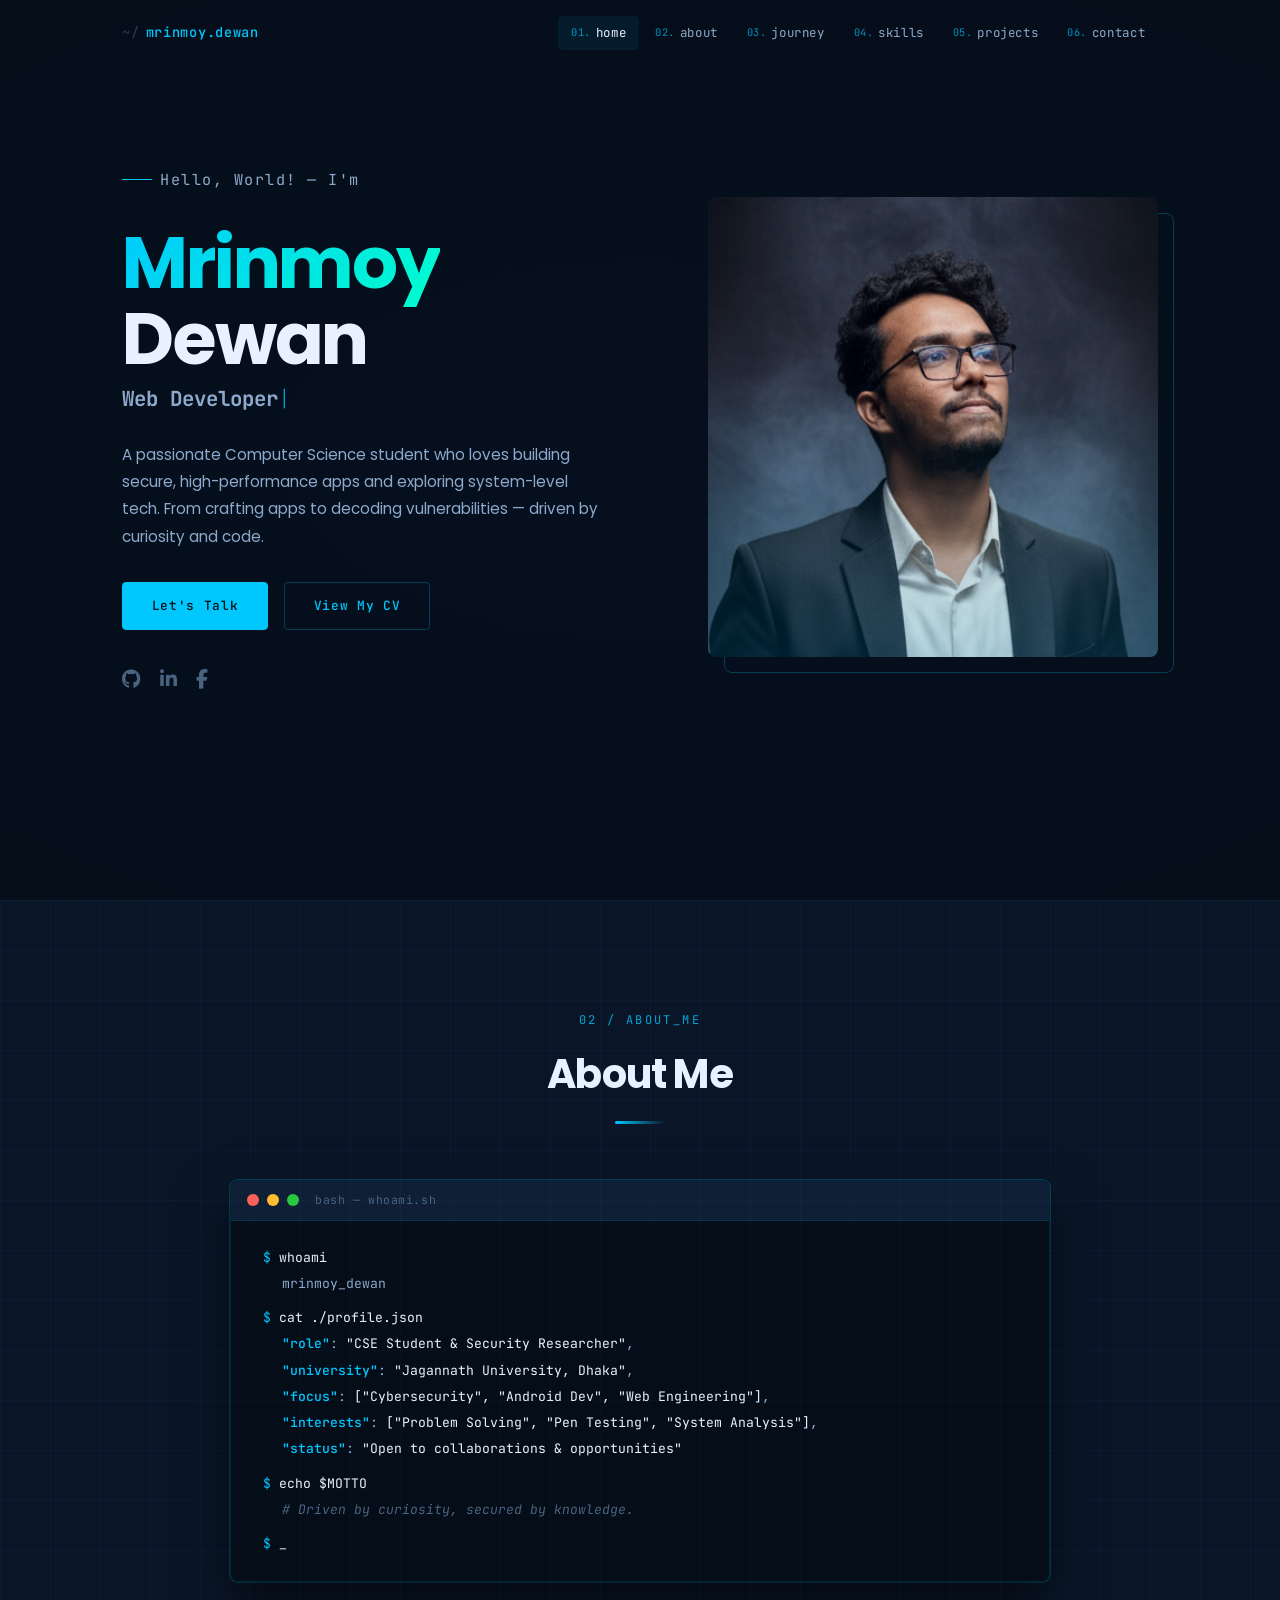
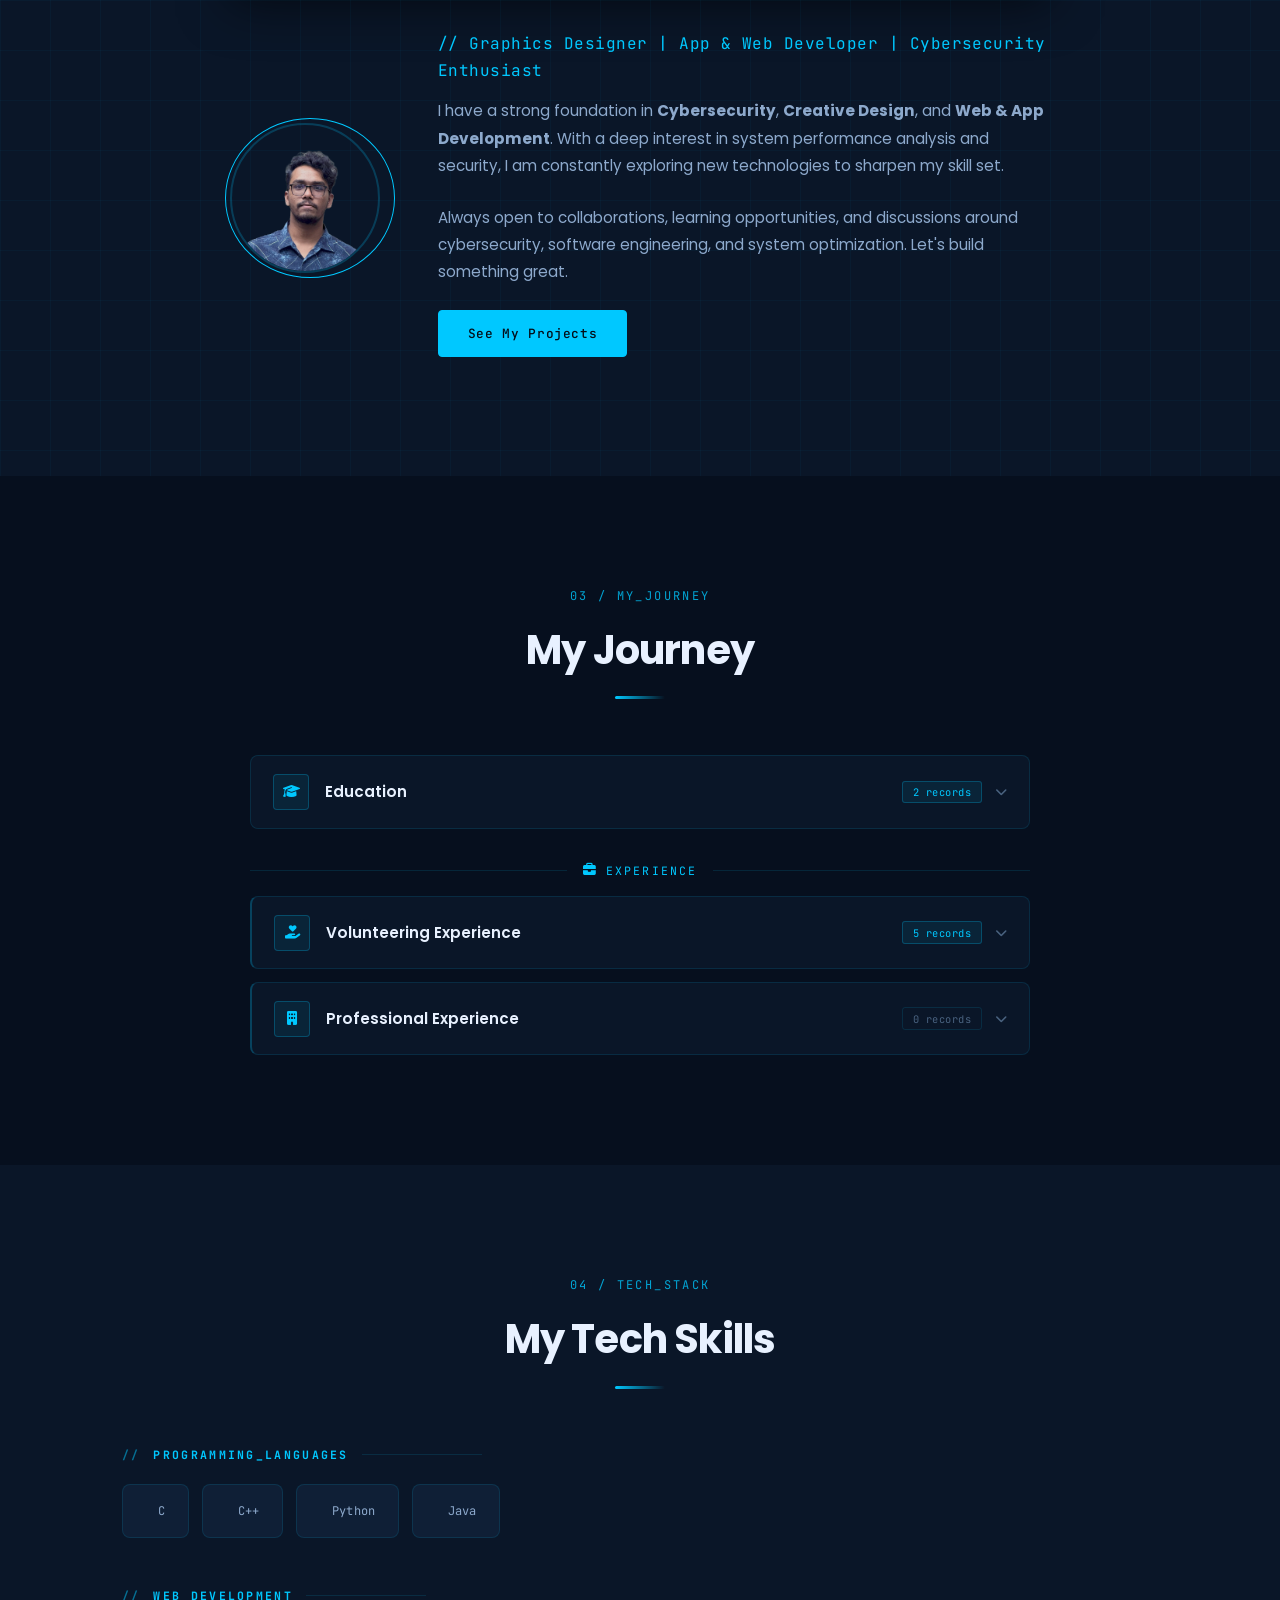
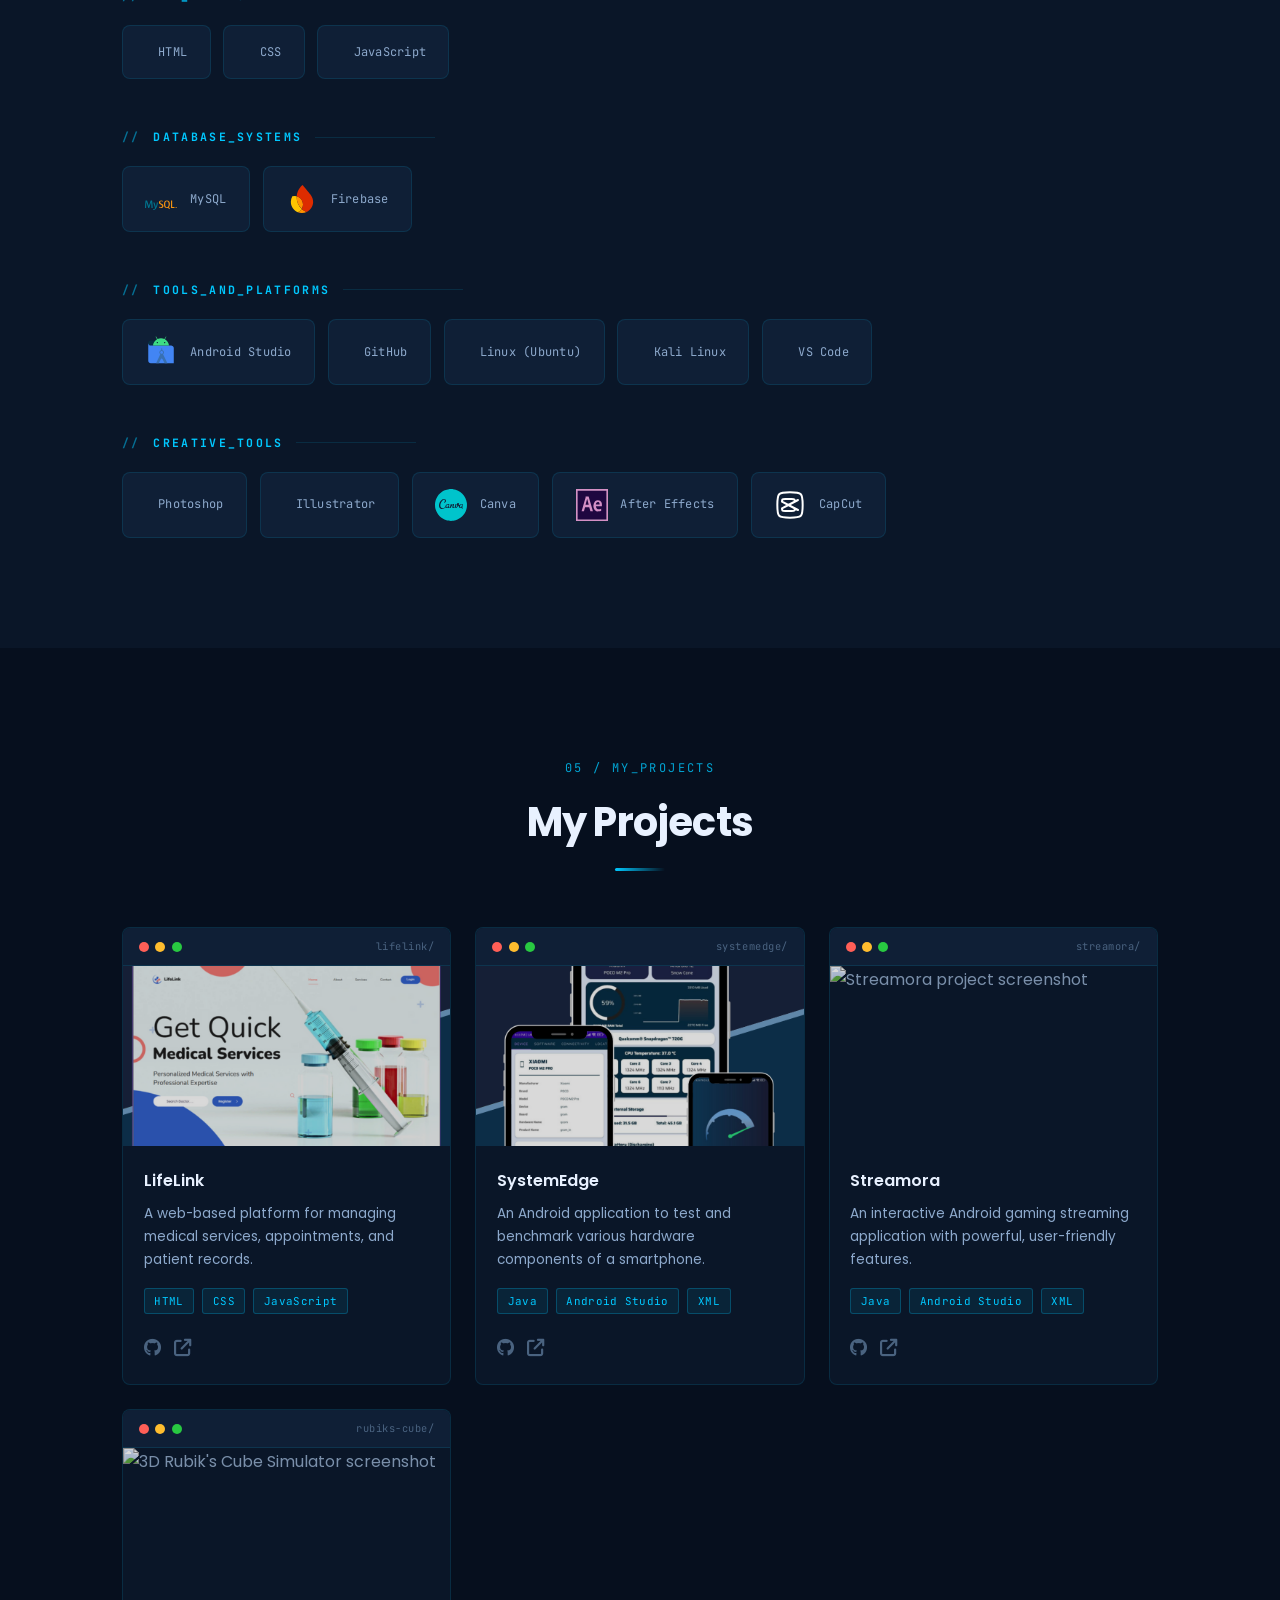
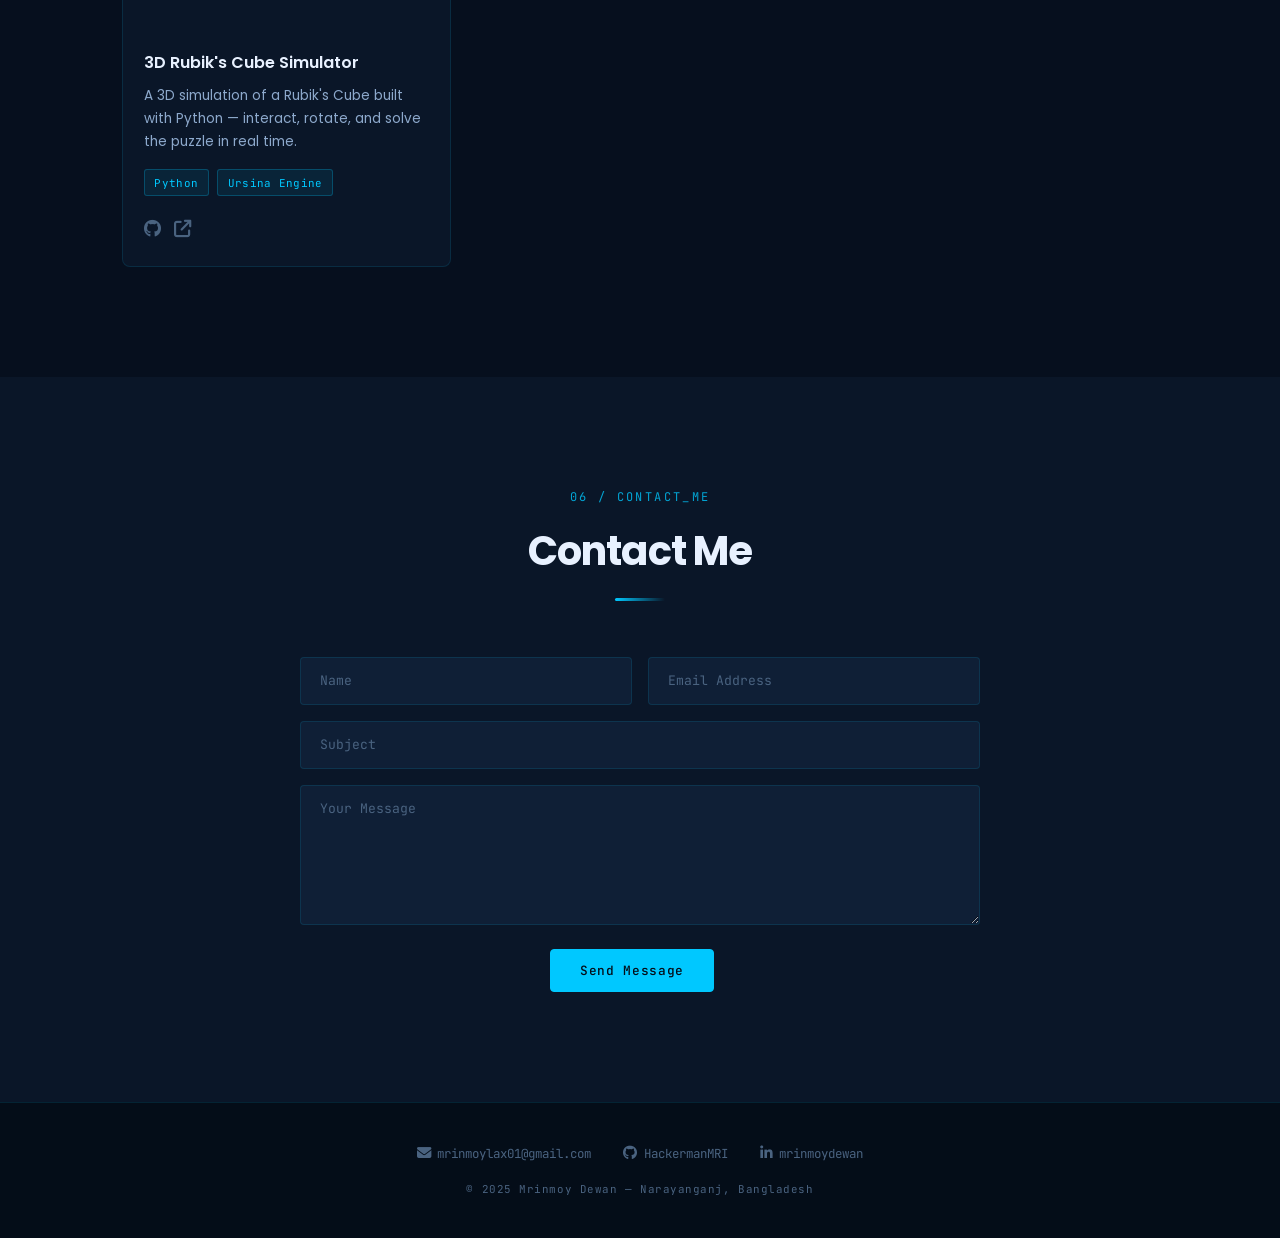
==== commit d6fbd149: "profile" ====
--- a/index.html
+++ b/index.html
@@ -123,7 +123,7 @@
 
                 <!-- UPDATE: replace with your actual photo paths -->
                 <div class="hero-image">
-                    <img src="assets/Profile.jpg"
+                    <img src="assets/profile.jpg"
                          alt="Portrait of Mrinmoy Dewan"
                          loading="eager"
                          width="380" height="460">
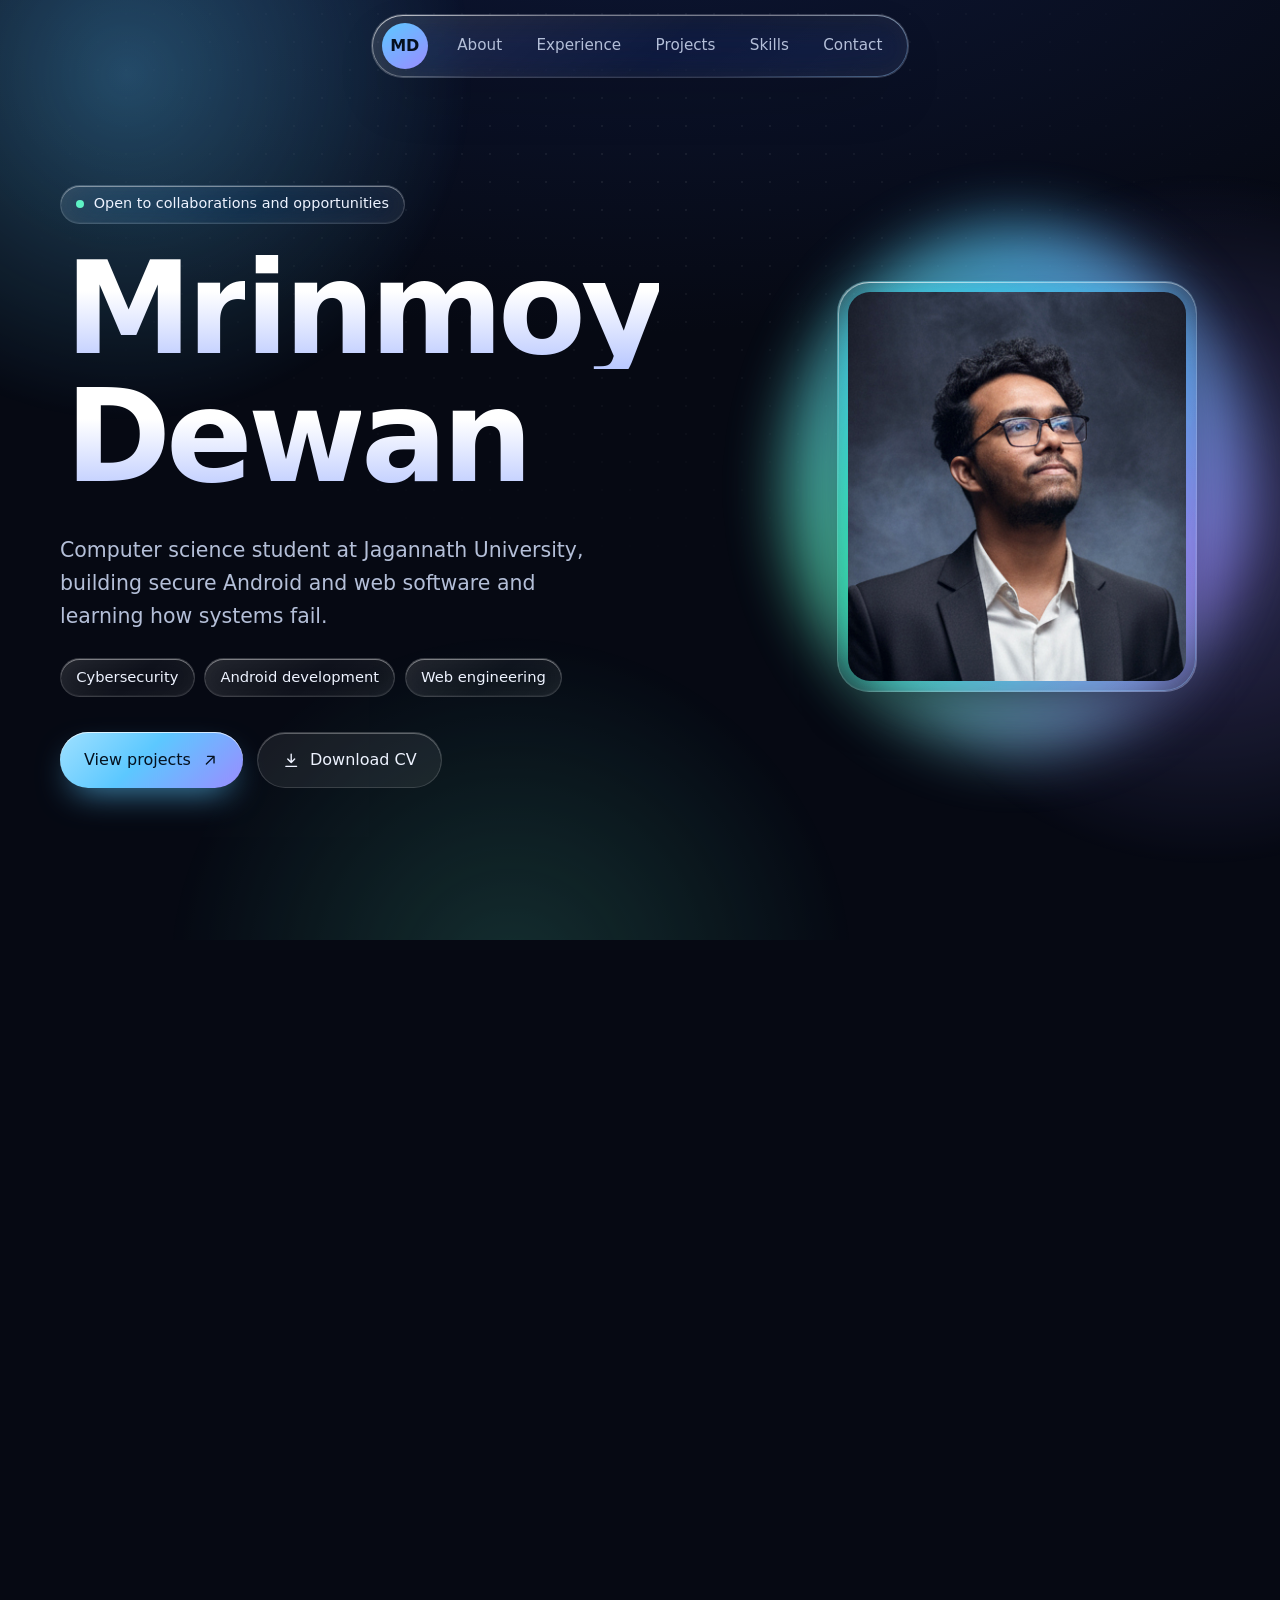
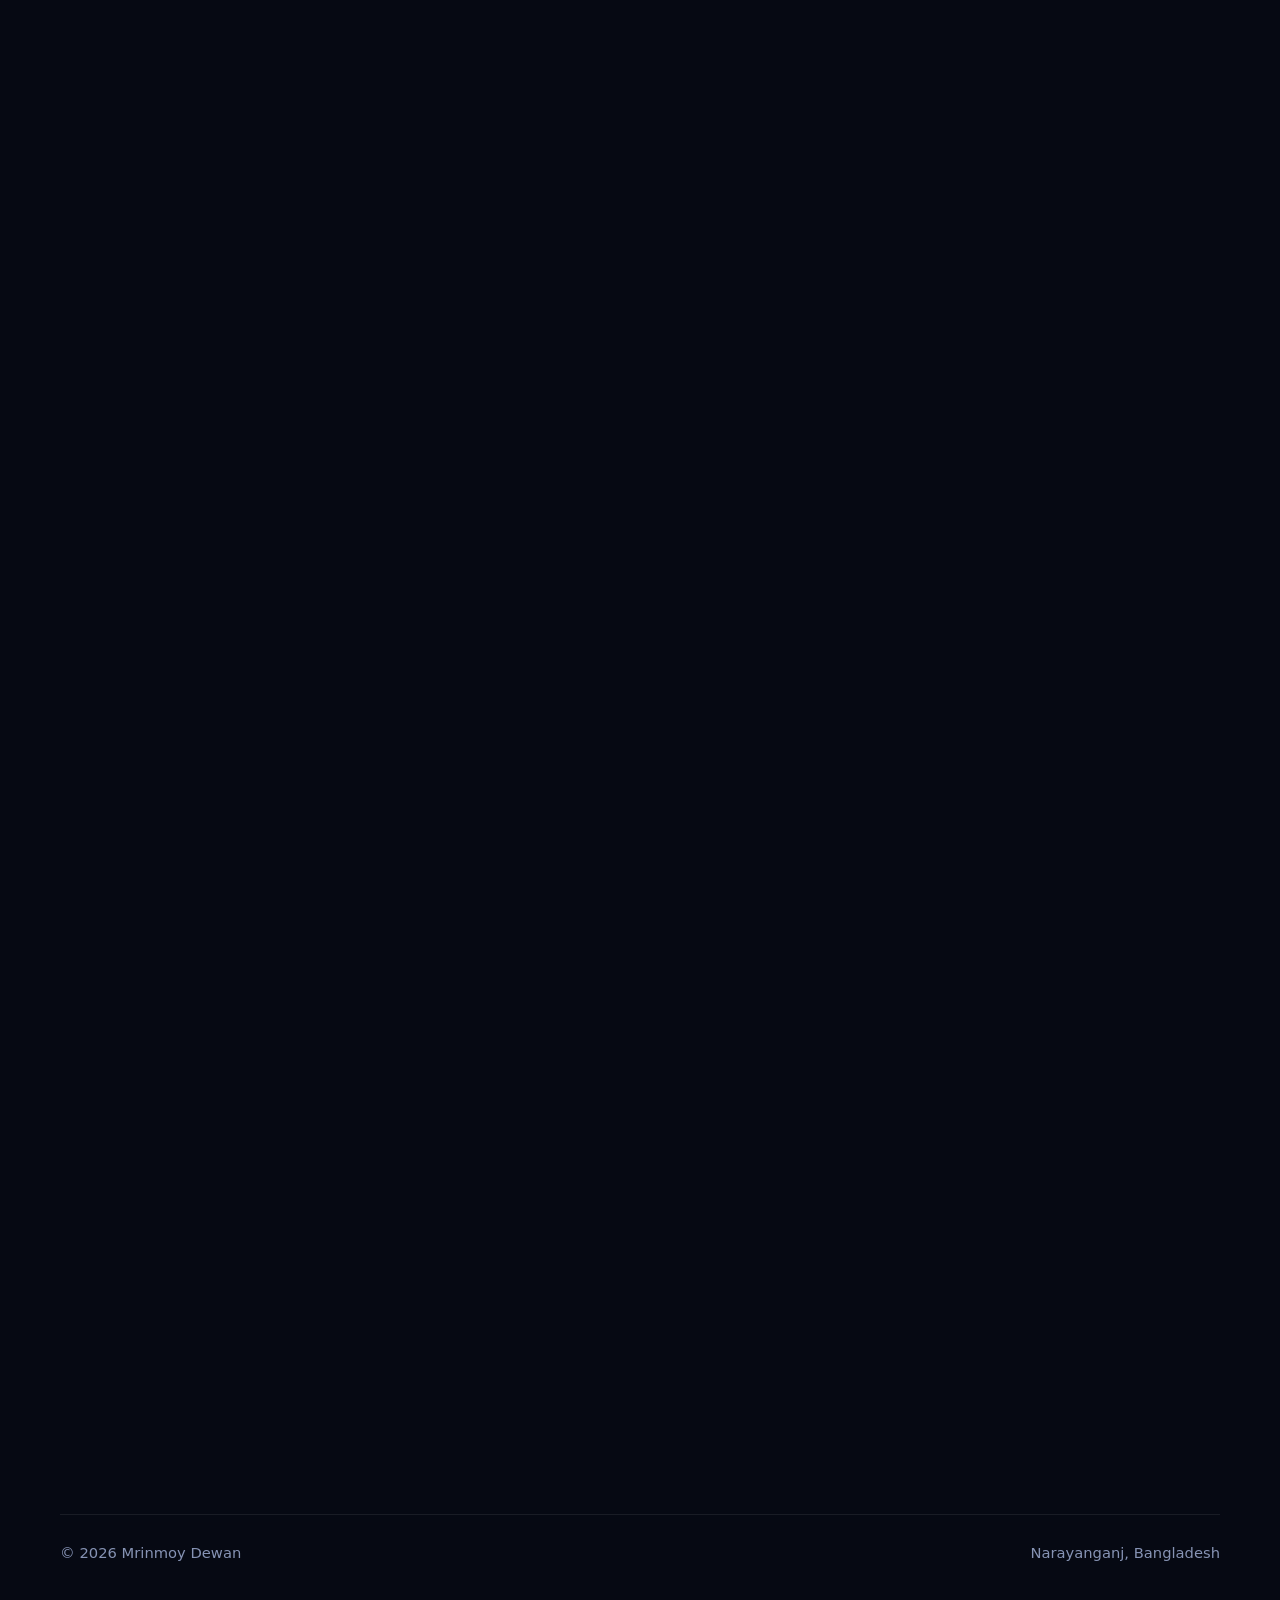
==== commit df539b7a: "Redesign portfolio with liquid glass UI and data-driven content - New glass design system, aurora ba" ====
--- a/index.html
+++ b/index.html
@@ -2,902 +2,248 @@
 <html lang="en">
 <head>
     <meta charset="UTF-8">
-    <meta name="viewport" content="width=device-width, initial-scale=1.0">
-
-    <!-- =====================================================
-         SEO & Social Meta Tags
-         UPDATE: description, og:title, og:url, og:image
-    ====================================================== -->
-    <title>Mrinmoy Dewan — CS Engineer & Security Enthusiast</title>
-    <meta name="description" content="Personal portfolio of Mrinmoy Dewan — CSE student at Jagannath University, focusing on cybersecurity, Android development, and web engineering.">
-    <meta property="og:title"       content="Mrinmoy Dewan — Portfolio">
-    <meta property="og:description" content="CS Engineer | Cybersecurity Enthusiast | App & Web Developer">
-    <meta property="og:type"        content="website">
-    <meta property="og:url"         content="https://hackermanmri.github.io">
-    <meta property="og:image"       content="assets/mrinmoy2.png">
-    <meta name="twitter:card"       content="summary_large_image">
-    <meta name="theme-color"        content="#00c8ff">
-
-    <!-- =====================================================
-         Fonts — JetBrains Mono (monospace) + Poppins (main)
-    ====================================================== -->
+    <meta name="viewport" content="width=device-width, initial-scale=1">
+
+    <!-- Security: GitHub Pages cannot send headers, so the policy is set here.
+         Only this origin runs scripts; fonts come from Google Fonts only. -->
+    <meta http-equiv="Content-Security-Policy" content="default-src 'none'; script-src 'self'; style-src 'self' https://fonts.googleapis.com; font-src https://fonts.gstatic.com; img-src 'self' data:; connect-src 'none'; base-uri 'none'; form-action 'none'; object-src 'none'">
+    <meta name="referrer" content="strict-origin-when-cross-origin">
+
+    <title>Mrinmoy Dewan | Computer Science Student, Security and Software</title>
+    <meta name="description" content="Mrinmoy Dewan is a computer science student at Jagannath University building secure Android and web software. Projects, experience and contact.">
+    <meta name="author" content="Mrinmoy Dewan">
+    <meta name="theme-color" content="#060913">
+    <meta name="color-scheme" content="dark">
+
+    <meta property="og:type" content="website">
+    <meta property="og:title" content="Mrinmoy Dewan | Security and Software">
+    <meta property="og:description" content="Computer science student building secure Android and web software.">
+    <meta property="og:url" content="https://hackermanmri.github.io/">
+    <meta property="og:image" content="https://hackermanmri.github.io/assets/og-image.jpg">
+    <meta name="twitter:card" content="summary_large_image">
+
+<link rel="icon" href="data:image/svg+xml,%3Csvg xmlns=%27http://www.w3.org/2000/svg%27 viewBox=%270 0 64 64%27%3E%3Cdefs%3E%3ClinearGradient id=%27g%27 x1=%270%27 y1=%270%27 x2=%271%27 y2=%271%27%3E%3Cstop offset=%270%27 stop-color=%27%235cc8ff%27/%3E%3Cstop offset=%271%27 stop-color=%27%239a8cff%27/%3E%3C/linearGradient%3E%3C/defs%3E%3Crect width=%2764%27 height=%2764%27 rx=%2718%27 fill=%27url(%23g)%27/%3E%3Ctext x=%2732%27 y=%2742%27 font-family=%27Arial%27 font-weight=%27800%27 font-size=%2726%27 text-anchor=%27middle%27 fill=%27%2305101f%27%3EMD%3C/text%3E%3C/svg%3E">
     <link rel="preconnect" href="https://fonts.googleapis.com">
     <link rel="preconnect" href="https://fonts.gstatic.com" crossorigin>
-    <link href="https://fonts.googleapis.com/css2?family=JetBrains+Mono:wght@300;400;500&family=Poppins:wght@300;400;500;600;700&display=swap" rel="stylesheet">
-
-    <!-- Font Awesome 6 (correct CDN, no broken integrity hash) -->
-    <link rel="stylesheet" href="https://cdnjs.cloudflare.com/ajax/libs/font-awesome/6.5.0/css/all.min.css">
-
-    <!-- Iconify (skill icons) -->
-    <script src="https://code.iconify.design/iconify-icon/1.0.8/iconify-icon.min.js" defer></script>
-
-    <!-- Main Stylesheet -->
+    <link href="https://fonts.googleapis.com/css2?family=Bricolage+Grotesque:opsz,wght@12..96,500..800&family=Geist:wght@400..600&family=Geist+Mono:wght@400;500&display=swap" rel="stylesheet">
     <link rel="stylesheet" href="style.css">
+
+    <script type="application/ld+json">
+    {"@context":"https://schema.org","@type":"Person","name":"Mrinmoy Dewan","url":"https://hackermanmri.github.io/","sameAs":["https://github.com/HackermanMRI","https://www.linkedin.com/in/mrinmoydewan"],"alumniOf":"Jagannath University","knowsAbout":["Cybersecurity","Android development","Web development"]}
+    </script>
 </head>
 <body>
 
-    <!-- =========================================================
-         NAVBAR
-         To add a nav link: copy an <li> and update href + label.
-         Nav numbers (01. 02. etc.) update manually.
-    ========================================================== -->
-    <header class="header" role="banner">
-        <div class="container navbar">
-
-            <a href="#home" class="logo" aria-label="Home">mrinmoy.dewan</a>
-
-            <nav aria-label="Main navigation">
-                <ul class="nav-links">
-                    <li><a href="#home">    <span class="nav-num">01.</span> home</a></li>
-                    <li><a href="#about">   <span class="nav-num">02.</span> about</a></li>
-                    <li><a href="#journey"> <span class="nav-num">03.</span> journey</a></li>
-                    <li><a href="#skills">  <span class="nav-num">04.</span> skills</a></li>
-                    <li><a href="#projects"><span class="nav-num">05.</span> projects</a></li>
-                    <li><a href="#contact"> <span class="nav-num">06.</span> contact</a></li>
-                </ul>
-            </nav>
-
-            <button class="hamburger" aria-label="Toggle navigation" aria-expanded="false">
-                <span></span>
-                <span></span>
-                <span></span>
+    <a class="skip" href="#main">Skip to content</a>
+
+    <!-- Backdrop that the glass surfaces refract -->
+    <div class="aurora" aria-hidden="true"><i></i><i></i><i></i></div>
+    <div class="progress" aria-hidden="true"><span></span></div>
+
+    <!-- Icon sprite + refraction filter (no third-party icon fonts) -->
+    <svg class="sprite" width="0" height="0" aria-hidden="true" focusable="false">
+        <defs>
+            <filter id="liquid" x="-5%" y="-5%" width="110%" height="110%" color-interpolation-filters="sRGB">
+                <feTurbulence type="fractalNoise" baseFrequency="0.012 0.02" numOctaves="2" seed="7" result="n"/>
+                <feDisplacementMap in="SourceGraphic" in2="n" scale="14" xChannelSelector="R" yChannelSelector="G"/>
+            </filter>
+        </defs>
+        <symbol id="i-github" viewBox="0 0 16 16"><path fill="currentColor" d="M8 0C3.58 0 0 3.58 0 8c0 3.54 2.29 6.53 5.47 7.59.4.07.55-.17.55-.38 0-.19-.01-.82-.01-1.49-2.01.37-2.53-.49-2.69-.94-.09-.23-.48-.94-.82-1.13-.28-.15-.68-.52-.01-.53.63-.01 1.08.58 1.23.82.72 1.21 1.87.87 2.33.66.07-.52.28-.87.51-1.07-1.78-.2-3.64-.89-3.64-3.95 0-.87.31-1.59.82-2.15-.08-.2-.36-1.02.08-2.12 0 0 .67-.21 2.2.82.64-.18 1.32-.27 2-.27.68 0 1.36.09 2 .27 1.53-1.04 2.2-.82 2.2-.82.44 1.1.16 1.92.08 2.12.51.56.82 1.27.82 2.15 0 3.07-1.87 3.75-3.65 3.95.29.25.54.73.54 1.48 0 1.07-.01 1.93-.01 2.2 0 .21.15.46.55.38A8.01 8.01 0 0 0 16 8c0-4.42-3.58-8-8-8Z"/></symbol>
+        <symbol id="i-linkedin" viewBox="0 0 24 24"><g fill="currentColor"><circle cx="5" cy="5" r="2"/><rect x="3.2" y="9" width="3.6" height="11.5" rx=".6"/><path d="M10 9h3.4v1.6c.7-1.2 2-1.9 3.7-1.9 3.2 0 3.9 2.1 3.9 4.8v6H17v-5.3c0-1.3-.1-2.5-1.7-2.5s-1.9 1.2-1.9 2.5v5.3H10z"/></g></symbol>
+        <symbol id="i-mail" viewBox="0 0 24 24"><g fill="none" stroke="currentColor" stroke-width="1.8" stroke-linecap="round" stroke-linejoin="round"><rect x="3" y="5" width="18" height="14" rx="3.5"/><path d="m4.5 8.5 7.5 5.5 7.5-5.5"/></g></symbol>
+        <symbol id="i-arrow" viewBox="0 0 24 24"><path fill="none" stroke="currentColor" stroke-width="1.8" stroke-linecap="round" stroke-linejoin="round" d="M7 17 17 7M8.5 7H17v8.5"/></symbol>
+        <symbol id="i-download" viewBox="0 0 24 24"><path fill="none" stroke="currentColor" stroke-width="1.8" stroke-linecap="round" stroke-linejoin="round" d="M12 4v11m0 0 4.5-4.5M12 15l-4.5-4.5M5 20h14"/></symbol>
+        <symbol id="i-copy" viewBox="0 0 24 24"><g fill="none" stroke="currentColor" stroke-width="1.8" stroke-linecap="round" stroke-linejoin="round"><rect x="9" y="9" width="11" height="11" rx="3"/><path d="M5.5 15H5a2 2 0 0 1-2-2V6a2 2 0 0 1 2-2h7a2 2 0 0 1 2 2v.5"/></g></symbol>
+        <symbol id="i-check" viewBox="0 0 24 24"><path fill="none" stroke="currentColor" stroke-width="2" stroke-linecap="round" stroke-linejoin="round" d="m5 12.5 4.5 4.5L19 7.5"/></symbol>
+        <symbol id="i-back" viewBox="0 0 24 24"><path fill="none" stroke="currentColor" stroke-width="1.8" stroke-linecap="round" stroke-linejoin="round" d="m14.5 6-6 6 6 6"/></symbol>
+    </svg>
+
+    <!-- ============ NAV ============ -->
+    <header class="nav-wrap">
+        <nav class="nav glass" aria-label="Main">
+            <a href="#top" class="brand" aria-label="Mrinmoy Dewan, back to top">
+                <span class="brand-mark" aria-hidden="true">MD</span>
+            </a>
+
+            <ul class="nav-links" id="nav-links">
+                <li><a href="#about">About</a></li>
+                <li><a href="#experience">Experience</a></li>
+                <li><a href="#projects">Projects</a></li>
+                <li><a href="#skills">Skills</a></li>
+                <li><a href="#contact">Contact</a></li>
+                <li class="nav-ind" aria-hidden="true"></li>
+            </ul>
+
+            <button class="menu-btn" type="button" aria-expanded="false" aria-controls="nav-links" aria-label="Open menu">
+                <span></span><span></span>
             </button>
-
-        </div>
+        </nav>
     </header>
 
-    <main>
-
-        <!-- =====================================================
-             HERO SECTION
-             UPDATE: name in .name-accent, greeting text,
-             paragraph, CV link, social links.
-             Typing words are in script.js → words array.
-        ====================================================== -->
-        <section id="home" aria-label="Introduction">
-
-            <!-- Matrix rain canvas — controlled by script.js initMatrix() -->
-            <canvas id="matrix-canvas" aria-hidden="true"></canvas>
-
-            <div class="hero-content">
-                <div class="hero-text">
-
-                    <p class="hero-greeting">Hello, World! — I'm</p>
-
-                    <h1>
-                        <span class="name-accent">Mrinmoy</span><br>
-                        Dewan
+    <main id="main">
+
+        <!-- ============ HERO ============ -->
+        <section class="hero" id="top" aria-labelledby="hero-title">
+            <div class="container hero-grid">
+
+                <div class="hero-copy">
+                    <p class="status glass-chip hero-in" data-d="0">
+                        <span class="status-dot" aria-hidden="true"></span>
+                        Open to collaborations and opportunities
+                    </p>
+
+                    <h1 id="hero-title" class="display" aria-label="Mrinmoy Dewan">
+                        <span class="line" aria-hidden="true" data-split>Mrinmoy</span>
+                        <span class="line" aria-hidden="true" data-split>Dewan</span>
                     </h1>
 
-                    <h3>
-                        <span id="typing-effect" aria-live="polite"></span>
-                    </h3>
-
-                    <p>
-                        A passionate Computer Science student who loves building secure,
-                        high-performance apps and exploring system-level tech.
-                        From crafting apps to decoding vulnerabilities — driven by curiosity and code.
+                    <p class="lede hero-in" data-d="6">
+                        Computer science student at Jagannath University, building secure Android and web software and learning how systems fail.
                     </p>
 
-                    <div class="hero-cta">
-                        <a href="#contact" class="btn btn-primary">Let's Talk</a>
-                        <!-- UPDATE: point this to your actual CV file path -->
-                        <a href="assets/Mrinmoy-Dewan-CV.pdf" class="btn btn-secondary" target="_blank" rel="noopener noreferrer">
-                            View My CV
+                    <ul class="focus hero-in" data-d="7" aria-label="Focus areas">
+                        <li class="glass-chip">Cybersecurity</li>
+                        <li class="glass-chip">Android development</li>
+                        <li class="glass-chip">Web engineering</li>
+                    </ul>
+
+                    <div class="cta hero-in" data-d="8">
+                        <a class="btn btn-primary magnetic" href="#projects">
+                            <span>View projects</span>
+                            <svg class="ic" aria-hidden="true"><use href="#i-arrow"/></svg>
                         </a>
-                    </div>
-
-                    <div class="social-links">
-                        <!-- UPDATE: replace href values with your actual profile URLs -->
-                        <a href="https://github.com/HackermanMRI" aria-label="GitHub" target="_blank" rel="noopener noreferrer">
-                            <i class="fa-brands fa-github"></i>
+                        <a class="btn btn-glass magnetic" href="assets/Mrinmoy-Dewan-CV.pdf" target="_blank" rel="noopener noreferrer">
+                            <svg class="ic" aria-hidden="true"><use href="#i-download"/></svg>
+                            <span>Download CV</span>
                         </a>
-                        <a href="http://linkedin.com/in/mrinmoydewan" aria-label="LinkedIn" target="_blank" rel="noopener noreferrer">
-                            <i class="fa-brands fa-linkedin-in"></i>
-                        </a>
-                        <a href="https://www.facebook.com/mrinmoy.dewan.37" aria-label="Facebook" target="_blank" rel="noopener noreferrer">
-                            <i class="fa-brands fa-facebook-f"></i>
-                        </a>
-                    </div>
-                </div>
-
-                <!-- UPDATE: replace with your actual photo paths -->
-                <div class="hero-image">
-                    <img src="assets/profile.jpg"
-                         alt="Portrait of Mrinmoy Dewan"
-                         loading="eager"
-                         width="380" height="460">
-                </div>
-            </div>
-        </section>
-
-
-        <!-- =====================================================
-             ABOUT SECTION
-             UPDATE: the terminal block and paragraph below.
-             Add/remove lines in .terminal-body freely.
-        ====================================================== -->
-        <section id="about" aria-labelledby="about-heading">
-            <div class="container">
-
-                <span class="section-tag">02 / about_me</span>
-                <h2 class="section-heading" id="about-heading">About Me</h2>
-                <span class="section-rule"></span>
-
-                <!-- Terminal bio block — edit the lines below to update your info -->
-                <div class="terminal-block" role="region" aria-label="About me in terminal style">
-                    <div class="terminal-bar">
-                        <span class="terminal-dot red"  aria-hidden="true"></span>
-                        <span class="terminal-dot yellow" aria-hidden="true"></span>
-                        <span class="terminal-dot green" aria-hidden="true"></span>
-                        <span class="terminal-title">bash — whoami.sh</span>
-                    </div>
-                    <div class="terminal-body">
-                        <div class="terminal-line">
-                            <span class="t-prompt">$</span>
-                            <span class="t-cmd">whoami</span>
-                        </div>
-                        <div class="terminal-line">
-                            <span class="t-output">mrinmoy_dewan</span>
-                        </div>
-
-                        <div class="t-blank"></div>
-
-                        <div class="terminal-line">
-                            <span class="t-prompt">$</span>
-                            <span class="t-cmd">cat ./profile.json</span>
-                        </div>
-                        <!-- UPDATE each t-val below to reflect your info -->
-                        <div class="terminal-line">
-                            <span class="t-output"><span class="t-key">"role"</span>:&nbsp;<span class="t-val">"CSE Student & Security Researcher"</span>,</span>
-                        </div>
-                        <div class="terminal-line">
-                            <span class="t-output"><span class="t-key">"university"</span>:&nbsp;<span class="t-val">"Jagannath University, Dhaka"</span>,</span>
-                        </div>
-                        <div class="terminal-line">
-                            <span class="t-output"><span class="t-key">"focus"</span>:&nbsp;<span class="t-val">["Cybersecurity", "Android Dev", "Web Engineering"]</span>,</span>
-                        </div>
-                        <div class="terminal-line">
-                            <span class="t-output"><span class="t-key">"interests"</span>:&nbsp;<span class="t-val">["Problem Solving", "Pen Testing", "System Analysis"]</span>,</span>
-                        </div>
-                        <div class="terminal-line">
-                            <span class="t-output"><span class="t-key">"status"</span>:&nbsp;<span class="t-val">"Open to collaborations &amp; opportunities"</span></span>
-                        </div>
-
-                        <div class="t-blank"></div>
-
-                        <div class="terminal-line">
-                            <span class="t-prompt">$</span>
-                            <span class="t-cmd">echo $MOTTO</span>
-                        </div>
-                        <!-- UPDATE: your personal motto / tagline -->
-                        <div class="terminal-line">
-                            <span class="t-output t-comment"># Driven by curiosity, secured by knowledge.</span>
-                        </div>
-
-                        <div class="t-blank"></div>
-
-                        <div class="terminal-line">
-                            <span class="t-prompt">$</span>
-                            <span class="t-cmd">_<span class="cursor" aria-hidden="true"></span></span>
-                        </div>
-                    </div>
-                </div>
-
-                <!-- Photo + paragraph grid -->
+                    </div>
+                </div>
+
+                <div class="hero-visual hero-in" data-d="3">
+                    <div class="portrait glass tilt">
+                        <img src="assets/profile.jpg" alt="Portrait of Mrinmoy Dewan" width="402" height="401" fetchpriority="high">
+                    </div>
+                    <div class="orbit" aria-hidden="true"></div>
+                </div>
+
+            </div>
+        </section>
+
+        <!-- ============ ABOUT ============ -->
+        <section class="section" id="about" aria-labelledby="about-title">
+            <div class="container">
+                <header class="section-head reveal">
+                    <h2 id="about-title" class="h2">About</h2>
+                    <p class="section-sub">What I study, what I build, what I care about.</p>
+                </header>
+
                 <div class="about-grid">
-                    <div class="about-image-wrap">
-                        <!-- UPDATE: replace with your circular profile photo -->
-                        <img src="assets/mrinmoy.png"
-                             alt="Mrinmoy Dewan"
-                             width="150" height="150"
-                             loading="lazy">
-                    </div>
-                    <div class="about-text">
-                        <h3>// Graphics Designer | App & Web Developer | Cybersecurity Enthusiast</h3>
-                        <!-- UPDATE: your personal paragraph -->
+                    <div class="about-copy reveal">
                         <p>
-                            I have a strong foundation in <strong>Cybersecurity</strong>, <strong>Creative Design</strong>,
-                            and <strong>Web &amp; App Development</strong>. With a deep interest in system performance
-                            analysis and security, I am constantly exploring new technologies to sharpen my skill set.
+                            I'm a computer science student with a foundation in cybersecurity, Android and web development, and visual design.
+                            I'm most interested in how software behaves under load and under attack, which is why performance analysis and security keep pulling me back in.
                         </p>
                         <p>
-                            Always open to collaborations, learning opportunities, and discussions around cybersecurity,
-                            software engineering, and system optimization. Let's build something great.
+                            Outside coursework I run teams and events: I've served as Vice Chair of the IEEE Computer Society JnU Student Branch Chapter and as webmaster for its website.
+                            I'm open to collaborations, internships and conversations about security, software engineering and system optimisation.
                         </p>
-                        <a href="#projects" class="btn btn-primary">See My Projects</a>
-                    </div>
-                </div>
-
-            </div>
-        </section>
-
-
-        <!-- =====================================================
-             JOURNEY SECTION
-             =====================================================
-             STRUCTURE:
-               1. Education        (accordion block)
-               2. Experience
-                  2a. Volunteering Experience  (accordion block)
-                  2b. Professional Experience  (accordion block)
-
-             All blocks start COLLAPSED on load.
-             Clicking the header toggles open/close.
-
-             ── HOW TO ADD AN EDUCATION ENTRY ──
-             Copy a .journey-card block inside
-             #edu-body > .timeline and update:
-               <h4>       → Degree / certificate title
-               .jc-org    → Institution name
-               .jc-date   → "YYYY – YYYY"
-               .jc-desc   → Description paragraph
-
-             ── HOW TO ADD A VOLUNTEERING ENTRY ──
-             Same pattern, inside #vol-body > .timeline
-
-             ── HOW TO ADD A PROFESSIONAL ENTRY ──
-             Same pattern, inside #pro-body > .timeline
-             (Remove the .journey-empty placeholder first)
-        ====================================================== -->
-        <section id="journey" aria-labelledby="journey-heading">
-            <div class="container">
-
-                <span class="section-tag">03 / my_journey</span>
-                <h2 class="section-heading" id="journey-heading">My Journey</h2>
-                <span class="section-rule"></span>
-
-                <div class="journey-accordion">
-
-                    <!-- ══════════════════════════════════════
-                         BLOCK 1: EDUCATION
-                    ══════════════════════════════════════ -->
-                    <div class="journey-block" id="block-edu">
-
-                        <!-- Clickable header — toggles the block -->
-                        <button class="journey-block-header"
-                                aria-expanded="false"
-                                aria-controls="edu-body"
-                                data-block="edu">
-                            <div class="jbh-left">
-                                <span class="jbh-icon" aria-hidden="true">
-                                    <i class="fa-solid fa-graduation-cap"></i>
-                                </span>
-                                <div class="jbh-text">
-                                    <span class="jbh-label">Education</span>
-                                    
-                                </div>
-                            </div>
-                            <div class="jbh-right">
-                                <span class="jbh-count-tag">2 records</span>
-                                <span class="jbh-chevron" aria-hidden="true">
-                                    <i class="fa-solid fa-chevron-down"></i>
-                                </span>
-                            </div>
+                    </div>
+
+                    <dl class="facts glass tilt reveal" data-i="2">
+                        <div><dt>Studying</dt><dd>B.Sc. Computer Science &amp; Engineering</dd></div>
+                        <div><dt>University</dt><dd>Jagannath University, Dhaka</dd></div>
+                        <div><dt>Focus</dt><dd>Cybersecurity, Android, Web</dd></div>
+                        <div><dt>Based in</dt><dd>Narayanganj, Bangladesh</dd></div>
+                    </dl>
+                </div>
+            </div>
+        </section>
+
+        <!-- ============ EXPERIENCE ============ -->
+        <section class="section" id="experience" aria-labelledby="exp-title">
+            <div class="container">
+                <header class="section-head reveal">
+                    <h2 id="exp-title" class="h2">Experience</h2>
+                    <p class="section-sub">Leadership roles and education.</p>
+                </header>
+
+                <div class="exp-grid">
+                    <div>
+                        <h3 class="h3 reveal">Leadership and volunteering</h3>
+                        <ol class="timeline" id="leadership-list"></ol>
+                    </div>
+                    <div>
+                        <h3 class="h3 reveal">Education</h3>
+                        <ol class="timeline" id="education-list"></ol>
+                    </div>
+                </div>
+            </div>
+        </section>
+
+        <!-- ============ PROJECTS ============ -->
+        <section class="section" id="projects" aria-labelledby="proj-title">
+            <div class="container">
+                <header class="section-head reveal">
+                    <h2 id="proj-title" class="h2">Projects</h2>
+                    <p class="section-sub">Selected work. Source code is on GitHub.</p>
+                </header>
+
+                <div class="projects" id="project-grid">
+                    <noscript><p class="muted">Enable JavaScript to see projects, or browse them on <a href="https://github.com/HackermanMRI">GitHub</a>.</p></noscript>
+                </div>
+            </div>
+        </section>
+
+        <!-- ============ SKILLS ============ -->
+        <section class="section" id="skills" aria-labelledby="skills-title">
+            <div class="container">
+                <header class="section-head reveal">
+                    <h2 id="skills-title" class="h2">Skills</h2>
+                    <p class="section-sub">Tools I use regularly.</p>
+                </header>
+
+                <div class="skills glass reveal" id="skill-list">
+                    <noscript><p class="muted">C, C++, Python, Java, JavaScript, HTML, CSS, MySQL, Firebase, Linux, Android Studio.</p></noscript>
+                </div>
+            </div>
+        </section>
+
+        <!-- ============ CONTACT ============ -->
+        <section class="section contact" id="contact" aria-labelledby="contact-title">
+            <div class="container">
+                <div class="contact-card glass tilt reveal">
+                    <h2 id="contact-title" class="h2">Let's talk</h2>
+                    <p class="contact-sub">Email is the best way to reach me. I'm happy to talk about internships, projects and security.</p>
+
+                    <div class="contact-actions">
+                        <a class="btn btn-primary magnetic" href="mailto:mrinmoylax01@gmail.com">
+                            <svg class="ic" aria-hidden="true"><use href="#i-mail"/></svg>
+                            <span>mrinmoylax01@gmail.com</span>
+                        </a>
+                        <button class="btn btn-glass magnetic" type="button" id="copy-email" data-email="mrinmoylax01@gmail.com">
+                            <svg class="ic" aria-hidden="true"><use href="#i-copy"/></svg>
+                            <span>Copy email</span>
                         </button>
-
-                        <!-- Collapsible body -->
-                        <div class="journey-block-body" id="edu-body" role="region" aria-labelledby="block-edu">
-                            <div class="timeline">
-
-                                <!-- ── EDUCATION ENTRY ──
-                                     Copy this block to add a new entry -->
-                                <div class="journey-card">
-                                    <div class="jc-dot" aria-hidden="true"></div>
-                                    <div class="jc-content">
-                                        <h4 class="jc-title">B.Sc. in Computer Science &amp; Engineering</h4>
-                                        <p class="jc-org">Jagannath University, Dhaka, Bangladesh</p>
-                                        <p class="jc-date">2020 – 2025 (Expected)</p>
-                                        <p class="jc-desc">Key modules: Data Structures, Algorithms, Cybersecurity, Software Engineering, Computer Networks.</p>
-                                    </div>
-                                </div>
-
-                                <div class="journey-card">
-                                    <div class="jc-dot" aria-hidden="true"></div>
-                                    <div class="jc-content">
-                                        <h4 class="jc-title">Higher Secondary Certificate (HSC)</h4>
-                                        <p class="jc-org">St. Joseph Higher Secondary School, Dhaka</p>
-                                        <p class="jc-date">2019 – 2020</p>
-                                        <p class="jc-desc">Science group. Achieved Golden GPA 5.00.</p>
-                                    </div>
-                                </div>
-
-                            </div>
-                        </div>
-                    </div><!-- /block-edu -->
-
-
-                    <!-- ══════════════════════════════════════
-                         BLOCK 2: EXPERIENCE (parent group)
-                         This is a visual group label only —
-                         not itself an accordion trigger.
-                    ══════════════════════════════════════ -->
-                    <div class="journey-group-label" aria-hidden="false">
-                        <span class="jgl-line" aria-hidden="true"></span>
-                        <span class="jgl-text">
-                            <i class="fa-solid fa-briefcase" aria-hidden="true"></i>
-                            Experience
-                        </span>
-                        <span class="jgl-line" aria-hidden="true"></span>
-                    </div>
-
-                    <!-- ── SUB-BLOCK 2a: VOLUNTEERING ── -->
-                    <div class="journey-block journey-block--sub" id="block-vol">
-
-                        <button class="journey-block-header"
-                                aria-expanded="false"
-                                aria-controls="vol-body"
-                                data-block="vol">
-                            <div class="jbh-left">
-                                <span class="jbh-icon" aria-hidden="true">
-                                    <i class="fa-solid fa-hand-holding-heart"></i>
-                                </span>
-                                <div class="jbh-text">
-                                    <span class="jbh-label">Volunteering Experience</span>
-                                </div>
-                            </div>
-                            <div class="jbh-right">
-                                <span class="jbh-count-tag">5 records</span>
-                                <span class="jbh-chevron" aria-hidden="true">
-                                    <i class="fa-solid fa-chevron-down"></i>
-                                </span>
-                            </div>
-                        </button>
-
-                        <div class="journey-block-body" id="vol-body" role="region">
-                            <div class="timeline">
-
-                                <!-- ── VOLUNTEERING ENTRY ──
-                                     Copy this block to add a new entry -->
-                                <div class="journey-card">
-                                    <div class="jc-dot" aria-hidden="true"></div>
-                                    <div class="jc-content">
-                                        <h4 class="jc-title">Vice Chair</h4>
-                                        <p class="jc-org">IEEE Computer Society JnU Student Branch Chapter</p>
-                                        <p class="jc-date">2024 – 2025</p>
-                                        <p class="jc-desc">Led the executive committee and coordinated multiple national-level tech events.</p>
-                                    </div>
-                                </div>
-
-                                <div class="journey-card">
-                                    <div class="jc-dot" aria-hidden="true"></div>
-                                    <div class="jc-content">
-                                        <h4 class="jc-title">Graphics Designer</h4>
-                                        <p class="jc-org">IEEE Computer Society Bangladesh Chapter — Team SPARK</p>
-                                        <p class="jc-date">2023 – 2024</p>
-                                        <p class="jc-desc">Designed promotional materials for national-level IEEE events across Bangladesh.</p>
-                                    </div>
-                                </div>
-
-                                <div class="journey-card">
-                                    <div class="jc-dot" aria-hidden="true"></div>
-                                    <div class="jc-content">
-                                        <h4 class="jc-title">Webmaster</h4>
-                                        <p class="jc-org">IEEE Computer Society JnU Student Branch Chapter</p>
-                                        <p class="jc-date">2023 – 2024</p>
-                                        <p class="jc-desc">Managed chapter website — updates, security audits, and accessibility improvements.</p>
-                                    </div>
-                                </div>
-
-                                <div class="journey-card">
-                                    <div class="jc-dot" aria-hidden="true"></div>
-                                    <div class="jc-content">
-                                        <h4 class="jc-title">Graphics Coordinator</h4>
-                                        <p class="jc-org">IEEE Jagannath University Student Branch</p>
-                                        <p class="jc-date">2022 – 2023</p>
-                                        <p class="jc-desc">Led the visual design team for university-wide IEEE events and branding efforts.</p>
-                                    </div>
-                                </div>
-
-                                <div class="journey-card">
-                                    <div class="jc-dot" aria-hidden="true"></div>
-                                    <div class="jc-content">
-                                        <h4 class="jc-title">Sub-Executive</h4>
-                                        <p class="jc-org">Jagannath University IT Society (JnUITS)</p>
-                                        <p class="jc-date">2022 – 2025</p>
-                                        <p class="jc-desc">Organized workshops, managed teams, and executed large-scale IT events.</p>
-                                    </div>
-                                </div>
-
-                            </div>
-                        </div>
-                    </div><!-- /block-vol -->
-
-
-                    <!-- ── SUB-BLOCK 2b: PROFESSIONAL ── -->
-                    <div class="journey-block journey-block--sub" id="block-pro">
-
-                        <button class="journey-block-header"
-                                aria-expanded="false"
-                                aria-controls="pro-body"
-                                data-block="pro">
-                            <div class="jbh-left">
-                                <span class="jbh-icon" aria-hidden="true">
-                                    <i class="fa-solid fa-building"></i>
-                                </span>
-                                <div class="jbh-text">
-                                    <span class="jbh-label">Professional Experience</span>
-                                    
-                                </div>
-                            </div>
-                            <div class="jbh-right">
-                                <span class="jbh-count-tag jbh-count-tag--empty">0 records</span>
-                                <span class="jbh-chevron" aria-hidden="true">
-                                    <i class="fa-solid fa-chevron-down"></i>
-                                </span>
-                            </div>
-                        </button>
-
-                        <div class="journey-block-body" id="pro-body" role="region">
-                            <div class="timeline">
-
-                                <!-- ══════════════════════════════════════════
-                                     PLACEHOLDER — Remove this .journey-empty
-                                     div when you add your first professional
-                                     entry. Then paste a .journey-card block.
-                                ══════════════════════════════════════════ -->
-                                <div class="journey-empty">
-                                    <i class="fa-regular fa-clock" aria-hidden="true"></i>
-                                    <p>No professional experience listed yet.</p>
-                                    <span>Check back soon — currently building mys.</span>
-                                </div>
-
-                            </div>
-                        </div>
-                    </div><!-- /block-pro -->
-
-                </div><!-- /journey-accordion -->
-            </div>
-        </section>
-
-
-        <!-- =====================================================
-             SKILLS SECTION
-             =====================================================
-             TO ADD A NEW SKILL BOX:
-             Copy a .skill-box div and update the icon + label.
-             For Iconify icons: change the `icon` attribute.
-             For SVG icons: paste your SVG directly.
-
-             TO ADD A NEW SKILL CATEGORY:
-             Copy an entire .skill-category block and update
-             the .skill-category-title and .skill-list contents.
-        ====================================================== -->
-        <section id="skills" aria-labelledby="skills-heading">
-            <div class="container">
-
-                <span class="section-tag">04 / tech_stack</span>
-                <h2 class="section-heading" id="skills-heading">My Tech Skills</h2>
-                <span class="section-rule"></span>
-
-                <!-- ===== Programming Languages ===== -->
-                <div class="skill-category">
-                    <h3 class="skill-category-title">programming_languages</h3>
-                    <div class="skill-list">
-
-                        <div class="skill-box">
-                            <iconify-icon icon="logos:c" width="32" aria-hidden="true"></iconify-icon>
-                            <p>C</p>
-                        </div>
-
-                        <div class="skill-box">
-                            <iconify-icon icon="devicon:cplusplus" width="32" aria-hidden="true"></iconify-icon>
-                            <p>C++</p>
-                        </div>
-
-                        <div class="skill-box">
-                            <iconify-icon icon="logos:python" width="32" aria-hidden="true"></iconify-icon>
-                            <p>Python</p>
-                        </div>
-
-                        <div class="skill-box">
-                            <iconify-icon icon="devicon:java" width="32" aria-hidden="true"></iconify-icon>
-                            <p>Java</p>
-                        </div>
-
-                    </div>
-                </div>
-
-                <!-- ===== Web Development ===== -->
-                <div class="skill-category">
-                    <h3 class="skill-category-title">web_development</h3>
-                    <div class="skill-list">
-
-                        <div class="skill-box">
-                            <iconify-icon icon="vscode-icons:file-type-html" width="32" aria-hidden="true"></iconify-icon>
-                            <p>HTML</p>
-                        </div>
-
-                        <div class="skill-box">
-                            <iconify-icon icon="vscode-icons:file-type-css" width="32" aria-hidden="true"></iconify-icon>
-                            <p>CSS</p>
-                        </div>
-
-                        <div class="skill-box">
-                            <iconify-icon icon="logos:javascript" width="32" aria-hidden="true"></iconify-icon>
-                            <p>JavaScript</p>
-                        </div>
-
-                    </div>
-                </div>
-
-                <!-- ===== Database Systems ===== -->
-                <div class="skill-category">
-                    <h3 class="skill-category-title">database_systems</h3>
-                    <div class="skill-list">
-
-                        <div class="skill-box">
-                            <!-- MySQL SVG -->
-                            <svg xmlns="http://www.w3.org/2000/svg" width="32" height="32" viewBox="0 0 512 349" aria-hidden="true">
-                                <path fill="#00758f" d="m152.31 230.297l15.56 50.487c3.496 11.463 4.954 19.465 4.37 24.026q12.765-34.188 17.839-74.513h18.71q-12.069 65.65-31.827 95.41c-10.262 15.289-21.504 22.933-33.746 22.933c-3.264 0-7.288-.986-12.063-2.944v-10.55c2.333.342 5.07.525 8.218.525q8.565-.002 13.816-4.742c4.193-3.849 6.292-8.175 6.292-12.97c0-3.274-1.637-9.993-4.896-20.157l-21.68-67.505zM33.223 199.266l28.5 86.956h.176l28.675-86.956h23.428c5.13 43.124 8.16 82.581 9.09 118.346H103.34q-1.044-50.148-5.768-94.32H97.4l-30.078 94.32H52.28l-29.896-94.32h-.176q-3.325 42.422-4.196 94.32H0c1.164-42.08 4.077-81.525 8.739-118.346z"/>
-                                <path fill="#f29111" d="M352.498 197.51c30.657 0 45.986 19.586 45.986 58.739c0 21.276-4.61 37.347-13.821 48.204c-1.66 1.984-3.495 3.698-5.427 5.286l21.695 10.727l-.021-.001l-7.703 13.302l-28.253-16.485q-7.026 2.08-15.451 2.08c-15.053 0-26.297-4.387-33.731-13.15c-8.16-9.694-12.238-24.955-12.238-45.757c0-21.156 4.602-37.166 13.816-48.037c8.392-9.944 20.11-14.909 35.148-14.909m-93.88.172c10.957 0 20.92 2.932 29.894 8.775l-4.558 10.157c-7.679-3.264-15.25-4.903-22.716-4.903c-6.058 0-10.726 1.458-13.98 4.392c-3.272 2.908-5.296 6.65-5.296 11.212c0 7.01 4.994 13.089 14.215 18.225a816 816 0 0 1 9.031 5.011l.688.387l.345.194l.689.387l.344.194l.688.388c6.98 3.935 13.548 7.691 13.548 7.691c9.22 6.545 13.816 13.523 13.816 25.016c0 10.037-3.678 18.276-11.01 24.723c-7.337 6.418-17.194 9.636-29.538 9.636c-11.545 0-22.734-3.704-33.572-11.05l5.07-10.166c9.327 4.675 17.767 7.01 25.346 7.01c7.108 0 12.672-1.587 16.697-4.721c4.017-3.157 6.424-7.56 6.424-13.143c0-7.027-4.888-13.034-13.855-18.073a898 898 0 0 1-8.395-4.697l-.687-.389c-1.262-.713-2.533-1.435-3.778-2.142l-.675-.384c-6.055-3.444-11.29-6.453-11.29-6.453c-8.964-6.557-13.459-13.592-13.459-25.184c0-9.587 3.352-17.336 10.046-23.231q10.066-8.862 25.968-8.862m175.895 1.584v103.788h37.238v14.558h-56.124V199.266zm57.93 103.833v2.46h-4.094v12.04h-3.13v-12.04h-4.253v-2.46zm7.56 0l3.931 9.884l3.611-9.884h4.437v14.5h-2.95v-11.035l-4.11 11.035h-2.127l-4.117-11.035h-.158v11.035h-2.791v-14.5zM350.57 212.064c-18.066 0-27.104 14.91-27.104 44.71c0 17.07 2.395 29.448 7.176 37.163c4.428 7.14 11.363 10.703 20.806 10.703c18.066 0 27.103-15.026 27.103-45.064c0-16.831-2.395-29.103-7.17-36.822c-4.433-7.124-11.365-10.69-20.81-10.69"/>
-                            </svg>
-                            <p>MySQL</p>
-                        </div>
-
-                        <div class="skill-box">
-                            <!-- Firebase SVG -->
-                            <svg xmlns="http://www.w3.org/2000/svg" width="32" viewBox="0 0 32 32" aria-hidden="true">
-                                <path fill="#ff9100" d="M11.84 29.2c1.17.47 2.44.75 3.78.8c1.81.06 3.52-.31 5.06-1.02c-1.84-.72-3.51-1.78-4.93-3.1a8.5 8.5 0 0 1-3.9 3.32Z"/>
-                                <path fill="#ffc400" d="M15.74 25.88c-3.25-3-5.22-7.35-5.05-12.12c0-.15.01-.31.02-.46a8.5 8.5 0 0 0-4.39.05c-.87 1.52-1.39 3.26-1.46 5.13c-.17 4.82 2.75 9.03 6.98 10.73a8.37 8.37 0 0 0 3.9-3.32Z"/>
-                                <path fill="#ff9100" d="M15.74 25.88a8.4 8.4 0 0 0 1.27-4.15c.14-4.02-2.56-7.47-6.3-8.44c0 .15-.02.31-.02.46a15.69 15.69 0 0 0 5.05 12.12Z"/>
-                                <path fill="#dd2c00" d="M16.59 2c-2.13 1.7-3.81 3.95-4.83 6.54a15.6 15.6 0 0 0-1.05 4.75a8.41 8.41 0 0 1 6.3 8.44a8.27 8.27 0 0 1-1.27 4.15a15.8 15.8 0 0 0 4.93 3.1c3.7-1.71 6.32-5.38 6.47-9.73c.1-2.82-.98-5.33-2.51-7.45c-1.62-2.24-8.04-9.79-8.04-9.79Z"/>
-                            </svg>
-                            <p>Firebase</p>
-                        </div>
-
-                    </div>
-                </div>
-
-                <!-- ===== Tools & Platforms ===== -->
-                <div class="skill-category">
-                    <h3 class="skill-category-title">tools_and_platforms</h3>
-                    <div class="skill-list">
-
-                        <div class="skill-box">
-                            <!-- Android Studio SVG -->
-                            <svg xmlns="http://www.w3.org/2000/svg" width="32" viewBox="0 0 128 128" aria-hidden="true">
-                                <path fill="#073042" d="M51.3 17.7H23.2C17.6 17.7 13 22.3 13 28c-.2 5.5 4.2 10.1 9.7 10.3h28.9z"/>
-                                <path fill="#4285f4" d="M115 109.3H23.2c-5.7 0-10.2-4.6-10.2-10.3V27.9c0 5.7 4.6 10.3 10.2 10.4h76.9s15-1.3 15 10v61z"/>
-                                <path fill="#3870b2" d="M72.2 72.9C76.3 69.8 77.1 64 74 60c-1.7-2.2-4.3-3.6-7.1-3.7h.3c.5-.1 1.1-.1 1.6 0v-5.7c0-.7-.3-1.3-.9-1.6c-.9-.5-2-.2-2.5.7c-.2.3-.3.6-.2 1v5.8c-5 .8-8.5 5.5-7.7 10.6v.1c.4 2.4 1.7 4.6 3.7 6l-16.9 36.2h11l7.8-16.6c.9-2 3.3-2.9 5.4-1.9c.8.4 1.5 1.1 1.9 1.9l8.1 16.6h11.2zm-5.7-1.6c-3.2 0-5.7-2.6-5.7-5.8s2.6-5.7 5.8-5.6c1.5 0 2.8.6 3.9 1.6c2.3 2.2 2.3 5.8.1 8.1c-1 1-2.5 1.7-4.1 1.7"/>
-                                <path fill="#3ddc84" d="M78.8 29.1c-1.5 0-2.7-1.1-2.7-2.6c0-.7.3-1.5.8-2c1.1-1 2.7-1 3.8 0c.5.5.8 1.2.8 1.9c-.1 1.5-1.2 2.6-2.7 2.7M49.2 29c-1.5 0-2.7-1.2-2.7-2.6c0-.7.3-1.4.8-1.9c.9-1.1 2.6-1.3 3.7-.4h.1c1.1 1 1.2 2.7.2 3.8l-.3.4c-.5.5-1.2.8-1.9.8m30.5-16.2l5.3-9.2c.3-.5.1-1.1-.3-1.5c-.5-.2-1-.1-1.3.3L77.8 12C69 8.1 59 8.1 50.3 12l-5.4-9.4c-.2-.3-.6-.6-1-.6s-.8.2-1 .6c-.2.3-.2.8 0 1.1l5.4 9.2C38.9 18 32.8 27.6 31.9 38.2h64.2c-.8-10.7-7-20.2-16.4-25.3"/>
-                            </svg>
-                            <p>Android Studio</p>
-                        </div>
-
-                        <div class="skill-box">
-                            <iconify-icon icon="logos:github-icon" width="32" aria-hidden="true"></iconify-icon>
-                            <p>GitHub</p>
-                        </div>
-
-                        <div class="skill-box">
-                            <iconify-icon icon="skill-icons:linux-light" width="32" aria-hidden="true"></iconify-icon>
-                            <p>Linux (Ubuntu)</p>
-                        </div>
-
-                        <div class="skill-box">
-                            <iconify-icon icon="simple-icons:kalilinux" width="32" aria-hidden="true"></iconify-icon>
-                            <p>Kali Linux</p>
-                        </div>
-
-                        <div class="skill-box">
-                            <iconify-icon icon="logos:visual-studio-code" width="32" aria-hidden="true"></iconify-icon>
-                            <p>VS Code</p>
-                        </div>
-
-                    </div>
-                </div>
-
-                <!-- ===== Creative Tools ===== -->
-                <div class="skill-category">
-                    <h3 class="skill-category-title">creative_tools</h3>
-                    <div class="skill-list">
-
-                        <div class="skill-box">
-                            <iconify-icon icon="logos:adobe-photoshop" width="32" aria-hidden="true"></iconify-icon>
-                            <p>Photoshop</p>
-                        </div>
-
-                        <div class="skill-box">
-                            <iconify-icon icon="logos:adobe-illustrator" width="32" aria-hidden="true"></iconify-icon>
-                            <p>Illustrator</p>
-                        </div>
-
-                        <div class="skill-box">
-                            <!-- Canva icon -->
-                            <svg xmlns="http://www.w3.org/2000/svg" width="32" viewBox="0 0 128 128" aria-hidden="true">
-                                <g fill="#00c4cc">
-                                    <path d="M59.39.152c-.484.051-1.995.23-3.328.387c-5.374.613-11.468 2.227-16.816 4.48C19.891 13.106 5.324 30.849 1.305 51.2C.359 56.04.129 58.418.129 64c0 7.195.715 12.16 2.61 18.434c6.195 20.53 22.323 36.632 42.906 42.851c6.195 1.871 11.187 2.586 18.355 2.586c7.195 0 12.16-.715 18.434-2.61c20.53-6.195 36.632-22.323 42.851-42.906c1.871-6.195 2.586-11.187 2.586-18.355c0-3.047-.152-6.527-.332-7.809c-2.074-14.796-8.168-27.238-18.328-37.402C99.07 8.703 86.68 2.586 72.19.512c-1.996-.282-11.238-.54-12.8-.36m-20.863 40.32c1.36.41 1.996.794 2.918 1.715c1.793 1.82 2.203 2.817 2.203 5.555c0 2.051-.078 2.434-.691 3.508c-1.18 1.996-3.918 3.84-5.812 3.89c-1.333.028-1.278-.562.18-2.097c1.945-2.023 2.226-2.79 2.226-5.813c-.024-2.917-.383-3.914-1.739-4.734c-1.128-.691-2.355-.64-4.148.203c-4.66 2.23-9.703 9.653-11.672 17.258c-2.613 10.137 2.02 18.25 9.649 16.867c2.226-.41 6.425-2.558 8.246-4.25c1.508-1.379 1.508-1.406 1.66-3.12c.336-3.587 2.867-7.169 6.25-8.833c1.558-.77 1.945-.844 4.043-.844c1.996 0 2.457.102 3.43.637c3.097 1.77 2.457 5.89-.895 5.89c-1.945 0-2.945-1-1.535-1.534c1.383-.512.867-2.434-.742-2.868c-1.895-.488-4.047.793-5.403 3.25c-1.64 2.97-1.715 6.504-.156 8.114c1.512 1.613 3.406.336 4.867-3.329c.766-1.867 1.867-2.867 3.149-2.867c1.125 0 1.332.692.843 2.793c-.718 3.25-.23 4.094 1.793 3.098c.664-.309 1.766-1.023 2.43-1.535l1.254-1l.848-4.43c.922-4.965 1.277-5.633 3.172-5.988c1.82-.336 2.23.562 1.562 3.402l-.36 1.59l1.333-1.36c3.148-3.226 7.015-4.812 8.347-3.48c.715.715.637 1.613-.386 4.785c-.485 1.512-1.153 3.895-1.457 5.25c-.461 2.047-.489 2.535-.23 2.868c.82.972 3.327-.028 5.554-2.204l1.305-1.277l.156-2.844c.152-3.277.457-4.453 1.328-5.504c.82-.972 2.305-1.687 3.098-1.484c.793.207.793.973.078 3.227c-1 3.097-.895 10.238.129 10.238c.41 0 2.507-2.2 3.84-4.043l.996-1.36l-.793-.816c-1.383-1.46-1.715-2.406-1.715-4.789c0-1.738.129-2.379.562-3.227c.719-1.328 1.844-2.3 3.176-2.687c1.406-.434 3.148.281 3.863 1.562c.719 1.305.54 4.223-.383 6.223l-.664 1.457h.895c1.23 0 1.715-.305 3.918-2.379c1.152-1.101 2.484-2.05 3.48-2.511c3.918-1.84 8.528-.895 9.293 1.921c.64 2.254-.765 3.84-3.226 3.66c-1.766-.128-2.098-.59-1.074-1.456c1.843-1.54 0-3.508-2.637-2.793c-1.434.386-3.047 1.996-3.89 3.867c-1.692 3.738-.794 8.14 1.636 8.14c.973 0 2.691-1.921 3.355-3.789c.793-2.152 2.457-3.507 3.711-3.02c.692.255.743.946.309 3.122c-.488 2.383-.563 4.61-.18 5.633c.153.382.614 1.101 1.051 1.586c.816.921.844 1.254.152 1.691c-.332.23-.77.129-1.843-.46c-1.485-.77-2.766-2.153-3.227-3.458l-.281-.766l-1.024.766c-.59.41-1.511.871-2.047 1.023c-2.125.563-4.738-.894-5.964-3.351c-.489-.95-.641-3.738-.282-4.813c.204-.59.204-.59-.617-.18c-.433.231-1.355.485-2.07.563c-1.18.13-1.36.258-2.535 1.742c-1.664 2.07-4.61 4.864-5.813 5.454c-2.558 1.277-3.402.918-4.07-1.72l-.461-1.765l-1.102.973c-1.406 1.23-4.222 2.715-5.836 3.074c-1.535.332-3.175-.156-3.84-1.18c-.995-1.535-.663-4.785.922-9.164c1.176-3.25.333-3.3-2.636-.203c-2.203 2.328-3.149 3.992-3.762 6.578c-.64 2.688-1.41 3.66-3.148 4.07c-1.051.231-1.54-.41-1.332-1.816l.152-1.129l-.973.668c-1.383.946-3.125 1.817-4.328 2.149s-2.789-.024-3.172-.692c-.691-1.175-.691-1.175-1.765-.332c-2.332 1.895-5.66 1.356-7.348-1.152l-.54-.793l-1.687 1.562c-4.867 4.454-10.957 6.45-15.464 5.067c-5.735-1.738-8.907-6.656-8.856-13.746c.024-7.117 3.172-14.617 8.473-20.172c2.996-3.125 5.812-4.969 8.68-5.66c2.07-.512 3.328-.485 5.296.129z"/>
-                                </g>
-                            </svg>
-                            <p>Canva</p>
-                        </div>
-
-                        <div class="skill-box">
-                            <!-- After Effects icon -->
-                            <svg xmlns="http://www.w3.org/2000/svg" width="32" viewBox="0 0 128 128" aria-hidden="true">
-                                <path fill="#1f0740" d="M6.5 6.5h115v115H6.5z"/>
-                                <path fill="#d490c5" d="M0 0v128h128V0zm121.5 121.5H6.5V6.5h115z"/>
-                                <path fill="#d490c5" d="M103.5 59.2s-.6-14.6-16.5-14.6c-16 0-17.3 22-17.3 22v4.7S72.5 89.6 86 89.6s14.8-2.6 14.8-2.6v-8.1s-19.3 9.2-21.2-10h24v-9.7zm-9 2.4h-15s0-8.3 7.5-9.2c8.2 0 7.5 9.2 7.5 9.2m-44-31.7H38.4v3.8l-16 54.9h9.4l4.4-16.1H53l4.5 16.1h10.3zM38.2 63.1l6.4-24.5L51 63.1z"/>
-                            </svg>
-                            <p>After Effects</p>
-                        </div>
-
-                        <div class="skill-box">
-                            <!-- CapCut icon -->
-                            <svg xmlns="http://www.w3.org/2000/svg" width="32" viewBox="0 0 24 24" aria-hidden="true" style="color:#fff">
-                                <g fill="none" stroke="currentColor" stroke-linecap="round" stroke-linejoin="round" stroke-width="1.5">
-                                    <path d="M10.8 12L6 14.5c0 1.178 0 1.268.352 1.634c.351.366.917.366 2.048.366h4.801c1.132 0 1.698 0 2.05-.366s.351-.456.351-1.634M10.8 12L18 8.25M10.8 12L6 9.5c0-1.179 0-1.268.352-1.634C6.703 7.5 7.269 7.5 8.4 7.5h4.801c1.132 0 1.698 0 2.05.366s.351.455.351 1.634M10.8 12l7.2 3.75"/>
-                                    <path d="M2.498 12c0-4.478 0-6.718 1.391-8.109S7.519 2.5 11.998 2.5c4.478 0 6.717 0 8.109 1.391c1.39 1.391 1.39 3.63 1.39 8.109c0 4.478 0 6.718-1.39 8.109c-1.392 1.391-3.63 1.391-8.11 1.391c-4.478 0-6.717 0-8.108-1.391S2.498 16.479 2.498 12"/>
-                                </g>
-                            </svg>
-                            <p>CapCut</p>
-                        </div>
-
-                    </div>
-                </div>
-
-            </div>
-        </section>
-
-
-        <!-- =====================================================
-             PROJECTS SECTION
-             =====================================================
-             TO ADD A NEW PROJECT:
-             1. Copy one .project-card div block below
-             2. Update: data-file (filename label in terminal bar)
-             3. Update: image src and alt
-             4. Update: h4 title, description paragraph
-             5. Update: tech list <li> items
-             6. Update: GitHub href and live-link href
-             7. Update: detail page href on .card-link and h4 a
-        ====================================================== -->
-        <section id="projects" aria-labelledby="projects-heading">
-            <div class="container">
-
-                <span class="section-tag">05 / my_projects</span>
-                <h2 class="section-heading" id="projects-heading">My Projects</h2>
-                <span class="section-rule"></span>
-
-                <div class="projects-grid">
-
-                    <!-- ===== PROJECT: LifeLink ===== -->
-                    <div class="project-card">
-                        <a href="project-lifelink.html" class="card-link" aria-label="View LifeLink project details"></a>
-                        <div class="project-card-bar">
-                            <span class="card-dot r" aria-hidden="true"></span>
-                            <span class="card-dot y" aria-hidden="true"></span>
-                            <span class="card-dot g" aria-hidden="true"></span>
-                            <span class="card-dot-spacer"></span>
-                            <span class="card-filename">lifelink/</span>
-                        </div>
-                        <div class="project-image">
-                            <img src="assets/lifelink-cover.png" alt="LifeLink project screenshot" loading="lazy">
-                        </div>
-                        <div class="project-content">
-                            <h4 class="project-title">
-                                <a href="project-lifelink.html">LifeLink</a>
-                            </h4>
-                            <p class="project-description">
-                                A web-based platform for managing medical services, appointments, and patient records.
-                            </p>
-                            <ul class="project-tech-list">
-                                <li>HTML</li>
-                                <li>CSS</li>
-                                <li>JavaScript</li>
-                            </ul>
-                            <div class="project-links">
-                                <a href="https://github.com/HackermanMRI/LifeLink" target="_blank" rel="noopener noreferrer" aria-label="LifeLink GitHub">
-                                    <i class="fa-brands fa-github"></i>
-                                </a>
-                                <a href="#" target="_blank" rel="noopener noreferrer" aria-label="LifeLink live demo">
-                                    <i class="fa-solid fa-arrow-up-right-from-square"></i>
-                                </a>
-                            </div>
-                        </div>
-                    </div>
-
-                    <!-- ===== PROJECT: SystemEdge ===== -->
-                    <div class="project-card">
-                        <a href="project-systemedge.html" class="card-link" aria-label="View SystemEdge project details"></a>
-                        <div class="project-card-bar">
-                            <span class="card-dot r" aria-hidden="true"></span>
-                            <span class="card-dot y" aria-hidden="true"></span>
-                            <span class="card-dot g" aria-hidden="true"></span>
-                            <span class="card-dot-spacer"></span>
-                            <span class="card-filename">systemedge/</span>
-                        </div>
-                        <div class="project-image">
-                            <img src="assets/SystemEdge-cover.png" alt="SystemEdge project screenshot" loading="lazy">
-                        </div>
-                        <div class="project-content">
-                            <h4 class="project-title">
-                                <a href="project-systemedge.html">SystemEdge</a>
-                            </h4>
-                            <p class="project-description">
-                                An Android application to test and benchmark various hardware components of a smartphone.
-                            </p>
-                            <ul class="project-tech-list">
-                                <li>Java</li>
-                                <li>Android Studio</li>
-                                <li>XML</li>
-                            </ul>
-                            <div class="project-links">
-                                <a href="https://github.com/HackermanMRI/SystemEdge" target="_blank" rel="noopener noreferrer" aria-label="SystemEdge GitHub">
-                                    <i class="fa-brands fa-github"></i>
-                                </a>
-                                <a href="#" target="_blank" rel="noopener noreferrer" aria-label="SystemEdge live demo">
-                                    <i class="fa-solid fa-arrow-up-right-from-square"></i>
-                                </a>
-                            </div>
-                        </div>
-                    </div>
-
-                    <!-- ===== PROJECT: Streamora ===== -->
-                    <div class="project-card">
-                        <a href="project-streamora.html" class="card-link" aria-label="View Streamora project details"></a>
-                        <div class="project-card-bar">
-                            <span class="card-dot r" aria-hidden="true"></span>
-                            <span class="card-dot y" aria-hidden="true"></span>
-                            <span class="card-dot g" aria-hidden="true"></span>
-                            <span class="card-dot-spacer"></span>
-                            <span class="card-filename">streamora/</span>
-                        </div>
-                        <div class="project-image">
-                            <img src="assets/streamora-cover.png" alt="Streamora project screenshot" loading="lazy">
-                        </div>
-                        <div class="project-content">
-                            <h4 class="project-title">
-                                <a href="project-streamora.html">Streamora</a>
-                            </h4>
-                            <p class="project-description">
-                                An interactive Android gaming streaming application with powerful, user-friendly features.
-                            </p>
-                            <ul class="project-tech-list">
-                                <li>Java</li>
-                                <li>Android Studio</li>
-                                <li>XML</li>
-                            </ul>
-                            <div class="project-links">
-                                <a href="https://github.com/HackermanMRI/Streamora" target="_blank" rel="noopener noreferrer" aria-label="Streamora GitHub">
-                                    <i class="fa-brands fa-github"></i>
-                                </a>
-                                <a href="#" target="_blank" rel="noopener noreferrer" aria-label="Streamora live demo">
-                                    <i class="fa-solid fa-arrow-up-right-from-square"></i>
-                                </a>
-                            </div>
-                        </div>
-                    </div>
-
-                    <!-- ===== PROJECT: Rubik's Cube ===== -->
-                    <div class="project-card">
-                        <a href="project-rubikscube.html" class="card-link" aria-label="View Rubik's Cube Simulator project details"></a>
-                        <div class="project-card-bar">
-                            <span class="card-dot r" aria-hidden="true"></span>
-                            <span class="card-dot y" aria-hidden="true"></span>
-                            <span class="card-dot g" aria-hidden="true"></span>
-                            <span class="card-dot-spacer"></span>
-                            <span class="card-filename">rubiks-cube/</span>
-                        </div>
-                        <div class="project-image">
-                            <img src="assets/rubiks-cube-cover.png" alt="3D Rubik's Cube Simulator screenshot" loading="lazy">
-                        </div>
-                        <div class="project-content">
-                            <h4 class="project-title">
-                                <a href="project-rubikscube.html">3D Rubik's Cube Simulator</a>
-                            </h4>
-                            <p class="project-description">
-                                A 3D simulation of a Rubik's Cube built with Python — interact, rotate, and solve the puzzle in real time.
-                            </p>
-                            <ul class="project-tech-list">
-                                <li>Python</li>
-                                <li>Ursina Engine</li>
-                            </ul>
-                            <div class="project-links">
-                                <a href="https://github.com/HackermanMRI/Rubics-Cube" target="_blank" rel="noopener noreferrer" aria-label="Rubik's Cube GitHub">
-                                    <i class="fa-brands fa-github"></i>
-                                </a>
-                                <a href="#" target="_blank" rel="noopener noreferrer" aria-label="Rubik's Cube live demo">
-                                    <i class="fa-solid fa-arrow-up-right-from-square"></i>
-                                </a>
-                            </div>
-                        </div>
-                    </div>
-
-                </div>
-            </div>
-        </section>
-
-
-        <!-- =====================================================
-             CONTACT SECTION
-             NOTE: Form kept as-is per spec. To make it functional
-             later, add: action="https://formspree.io/f/YOUR_ID"
-             and method="POST" to the <form> tag.
-        ====================================================== -->
-        <section id="contact" aria-labelledby="contact-heading">
-            <div class="container">
-
-                <span class="section-tag">06 / contact_me</span>
-                <h2 class="section-heading" id="contact-heading">Contact Me</h2>
-                <span class="section-rule"></span>
-
-                <form class="contact-form" novalidate>
-                    <div class="form-group">
-                        <input type="text"  class="form-control" placeholder="Name"          required autocomplete="name">
-                        <input type="email" class="form-control" placeholder="Email Address" required autocomplete="email">
-                    </div>
-                    <div class="form-group full-width">
-                        <input type="text"  class="form-control" placeholder="Subject" required>
-                    </div>
-                    <div class="form-group full-width">
-                        <textarea class="form-control" placeholder="Your Message" required rows="6"></textarea>
-                    </div>
-                    <div class="contact-submit-row">
-                        <button type="submit" class="btn btn-primary">Send Message</button>
-                    </div>
-                </form>
-
-            </div>
-        </section>
-
+                    </div>
+
+                    <ul class="socials">
+                        <li><a class="icon-link glass-chip" href="https://github.com/HackermanMRI" target="_blank" rel="noopener noreferrer"><svg class="ic" aria-hidden="true"><use href="#i-github"/></svg>GitHub</a></li>
+                        <li><a class="icon-link glass-chip" href="https://www.linkedin.com/in/mrinmoydewan" target="_blank" rel="noopener noreferrer"><svg class="ic" aria-hidden="true"><use href="#i-linkedin"/></svg>LinkedIn</a></li>
+                    </ul>
+                    <p class="sr-only" id="copy-status" role="status" aria-live="polite"></p>
+                </div>
+            </div>
+        </section>
     </main>
 
-
-    <!-- =========================================================
-         FOOTER
-         UPDATE: email, phone numbers, address, social links.
-    ========================================================== -->
-    <footer class="footer" role="contentinfo">
-        <div class="container footer-content">
-
-            <div class="footer-links">
-                <!-- UPDATE these href values -->
-                <a href="mailto:mrinmoylax01@gmail.com" aria-label="Email Mrinmoy">
-                    <i class="fa-solid fa-envelope"></i>
-                    mrinmoylax01@gmail.com
-                </a>
-                <a href="https://github.com/HackermanMRI" target="_blank" rel="noopener noreferrer" aria-label="GitHub">
-                    <i class="fa-brands fa-github"></i>
-                    HackermanMRI
-                </a>
-                <a href="http://linkedin.com/in/mrinmoydewan" target="_blank" rel="noopener noreferrer" aria-label="LinkedIn">
-                    <i class="fa-brands fa-linkedin-in"></i>
-                    mrinmoydewan
-                </a>
-            </div>
-
-            <!-- UPDATE: your name and year -->
-            <p class="footer-copy">
-                © 2025 Mrinmoy Dewan &mdash; Narayanganj, Bangladesh
-            </p>
-
+    <footer class="footer">
+        <div class="container footer-in">
+            <p>&copy; <span id="year">2026</span> Mrinmoy Dewan</p>
+            <p>Narayanganj, Bangladesh</p>
         </div>
     </footer>
 
-    <!-- Main script — defer so it runs after HTML is parsed -->
-    <script src="script.js" defer></script>
-
+    <script src="content.js"></script>
+    <script src="main.js" defer></script>
 </body>
-</html>+</html>
--- a/style.css
+++ b/style.css
@@ -1,1324 +1,417 @@
 /* ============================================================
-   MRINMOY DEWAN — PORTFOLIO STYLESHEET
-   ============================================================
-   HOW TO EDIT THIS FILE:
-   - CSS Variables at the top control all colors & fonts
-   - Each section is clearly labeled with a comment block
-   - To change accent color: update --accent and --accent-glow
-   - To change fonts: update --font-mono and --font-main
+   MRINMOY DEWAN — PORTFOLIO
+   Liquid-glass design system. Sections:
+   1 Tokens   2 Base   3 Backdrop   4 Glass   5 Nav   6 Hero
+   7 Sections   8 Experience   9 Projects   10 Skills   11 Contact
+   12 Project page   13 Motion   14 Responsive   15 Reduced motion
    ============================================================ */
 
-/* ============================================================
-   1. CSS VARIABLES — GLOBAL DESIGN TOKENS
-   ============================================================ */
+/* ---------- 1. TOKENS ---------- */
 :root {
-    /* Core Background Scale */
-    --bg-void:         #040d18;   /* Deepest background */
-    --bg-deep:         #060f1e;   /* Main page background */
-    --bg-surface:      #0a1628;   /* Card/section background */
-    --bg-elevated:     #0f1f36;   /* Elevated elements */
-    --bg-hover:        #162744;   /* Hover states */
-
-    /* Text Scale */
-    --text-primary:    #e8f1ff;   /* Main headings */
-    --text-secondary:  #8da9cc;   /* Body text */
-    --text-muted:      #4a6380;   /* Labels, meta info */
-
-    /* Accent — Deep Sky Blue System */
-    --accent:          #00c8ff;   /* Primary accent */
-    --accent-dim:      #0096cc;   /* Dimmer accent */
-    --accent-glow:     rgba(0, 200, 255, 0.15);
-    --accent-glow-sm:  rgba(0, 200, 255, 0.08);
-    --accent-border:   rgba(0, 200, 255, 0.25);
-
-    /* Secondary Accent — Subtle teal for depth */
-    --accent2:         #00ffcc;   /* Secondary glow hint */
-    --accent2-glow:    rgba(0, 255, 204, 0.06);
-
-    /* Functional */
-    --border:          rgba(0, 200, 255, 0.12);
-    --border-hover:    rgba(0, 200, 255, 0.35);
-    --shadow:          rgba(0, 0, 0, 0.6);
-    --shadow-accent:   rgba(0, 200, 255, 0.2);
-
-    /* Typography */
-    --font-main:  'Poppins', sans-serif;
-    --font-mono:  'JetBrains Mono', 'Fira Code', 'Courier New', monospace;
-
-    /* Sizing */
-    --radius-sm:  4px;
-    --radius-md:  8px;
-    --radius-lg:  12px;
-    --nav-height: 65px;
-}
-
-/* ============================================================
-   2. RESET & BASE
-   ============================================================ */
-*, *::before, *::after {
-    margin: 0;
-    padding: 0;
-    box-sizing: border-box;
-}
-
-html {
-    scroll-behavior: smooth;
-    font-size: 16px;
-}
+    --ink:        #060913;
+    --ink-2:      #0b1124;
+    --text:       #eef3ff;
+    --text-2:     #b4bfd8;   /* body, 9:1 on ink */
+    --text-3:     #8693b4;   /* meta, 5.4:1 on ink */
+
+    --sky:        #5cc8ff;
+    --violet:     #9a8cff;
+    --mint:       #5ef2c5;
+
+    --glass-bg:   linear-gradient(140deg, rgba(255,255,255,.11), rgba(255,255,255,.035) 55%, rgba(255,255,255,.06));
+    --glass-line: rgba(255,255,255,.14);
+    --glass-spec: rgba(255,255,255,.42);
+    --blur:       blur(22px) saturate(170%);
+
+    --font-display: 'Bricolage Grotesque', 'Segoe UI', system-ui, sans-serif;
+    --font-body:    'Geist', system-ui, -apple-system, 'Segoe UI', sans-serif;
+    --font-mono:    'Geist Mono', ui-monospace, 'SFMono-Regular', Menlo, monospace;
+
+    --r-sm: 14px;
+    --r-md: 22px;
+    --r-lg: 32px;
+
+    --ease:    cubic-bezier(.16, 1, .3, 1);       /* decelerate, for entrances */
+    --ease-io: cubic-bezier(.65, 0, .35, 1);
+    --spring:  cubic-bezier(.34, 1.56, .64, 1);
+
+    --nav-h: 64px;
+    --wrap: 1160px;
+}
+
+/* ---------- 2. BASE ---------- */
+*, *::before, *::after { box-sizing: border-box; margin: 0; padding: 0; }
+
+html { scroll-behavior: smooth; scroll-padding-top: 96px; -webkit-text-size-adjust: 100%; }
 
 body {
-    background-color: var(--bg-deep);
-    color: var(--text-secondary);
-    font-family: var(--font-main);
-    line-height: 1.7;
+    min-height: 100vh;
+    background: var(--ink);
+    color: var(--text-2);
+    font-family: var(--font-body);
+    font-size: 1.0625rem;
+    line-height: 1.65;
     -webkit-font-smoothing: antialiased;
+    text-rendering: optimizeLegibility;
     overflow-x: hidden;
 }
 
-/* Custom scrollbar — hacker touch */
-::-webkit-scrollbar { width: 6px; }
-::-webkit-scrollbar-track { background: var(--bg-void); }
-::-webkit-scrollbar-thumb { background: var(--accent-dim); border-radius: 3px; }
-::-webkit-scrollbar-thumb:hover { background: var(--accent); }
-
-/* Text selection color */
-::selection {
-    background: var(--accent);
-    color: var(--bg-void);
-}
-
-/* ============================================================
-   3. GLOBAL LAYOUT UTILITIES
-   ============================================================ */
-.container {
-    max-width: 1100px;
-    margin: 0 auto;
-    padding: 0 2rem;
-}
-
-/* Section animation base — triggered by IntersectionObserver in JS */
-section {
-    padding: 110px 0;
-    opacity: 0;
-    transform: translateY(30px);
-    transition: opacity 0.7s cubic-bezier(0.4, 0, 0.2, 1),
-                transform 0.7s cubic-bezier(0.4, 0, 0.2, 1);
-}
-section.visible {
-    opacity: 1;
-    transform: translateY(0);
-}
-
-/* Section heading — used across all sections */
-.section-heading {
-    text-align: center;
-    font-size: clamp(1.8rem, 4vw, 2.5rem);
-    color: var(--text-primary);
-    font-weight: 700;
-    margin-bottom: 0.5rem;
-    letter-spacing: -0.02em;
-}
-
-/* Mono label above section headings — the "hacker tag" */
-.section-tag {
-    display: block;
-    text-align: center;
-    font-family: var(--font-mono);
-    font-size: 0.75rem;
-    color: var(--accent);
-    letter-spacing: 0.2em;
-    text-transform: uppercase;
-    margin-bottom: 0.6rem;
-    opacity: 0.8;
-}
-
-/* Underline rule below section headings */
-.section-rule {
-    display: block;
-    width: 50px;
-    height: 3px;
-    background: linear-gradient(90deg, var(--accent), transparent);
-    margin: 0.8rem auto 3.5rem auto;
-    border-radius: 2px;
-}
-
-/* ============================================================
-   4. GLOBAL BUTTON STYLES
-   ============================================================ */
+img, svg { display: block; max-width: 100%; }
+ul, ol { list-style: none; }
+a { color: inherit; text-decoration: none; }
+button { font: inherit; color: inherit; background: none; border: 0; cursor: pointer; }
+
+::selection { background: rgba(92, 200, 255, .35); color: #fff; }
+
+:focus-visible {
+    outline: 2px solid var(--sky);
+    outline-offset: 3px;
+    border-radius: 10px;
+}
+
+.container { width: min(100% - 2.5rem, var(--wrap)); margin-inline: auto; }
+.muted { color: var(--text-3); }
+.sr-only { position: absolute; width: 1px; height: 1px; overflow: hidden; clip-path: inset(50%); white-space: nowrap; }
+.ic { width: 1.15em; height: 1.15em; flex: none; }
+
+.skip {
+    position: fixed; left: 1rem; top: -4rem; z-index: 100;
+    padding: .7rem 1rem; border-radius: var(--r-sm);
+    background: #fff; color: #000; font-weight: 600;
+    transition: top .2s var(--ease);
+}
+.skip:focus { top: 1rem; }
+
+/* ---------- 3. BACKDROP (what the glass refracts) ---------- */
+.aurora { position: fixed; inset: -40px; z-index: -2; overflow: hidden; transition: translate .9s var(--ease); background:
+    radial-gradient(120% 80% at 50% -10%, #0e1838 0%, var(--ink) 60%); }
+.aurora i {
+    position: absolute; width: 62vmax; height: 62vmax; border-radius: 50%;
+    opacity: .6; will-change: transform;
+}
+.aurora i:nth-child(1) { left: -18vmax; top: -22vmax; background: radial-gradient(circle at 50% 50%, rgba(92,200,255,.55), transparent 62%);  animation: drift-a 26s var(--ease-io) infinite alternate; }
+.aurora i:nth-child(2) { right: -22vmax; top: 18vh;   background: radial-gradient(circle at 50% 50%, rgba(154,140,255,.5), transparent 62%); animation: drift-b 32s var(--ease-io) infinite alternate; }
+.aurora i:nth-child(3) { left: 12vmax; bottom: -34vmax; background: radial-gradient(circle at 50% 50%, rgba(94,242,197,.28), transparent 62%); animation: drift-c 38s var(--ease-io) infinite alternate; }
+
+/* faint engineering grid over the top of the page */
+body::before {
+    content: ""; position: fixed; inset: 0; z-index: -1; pointer-events: none;
+    background-image: radial-gradient(rgba(255,255,255,.07) 1px, transparent 1.2px);
+    background-size: 28px 28px;
+    mask-image: radial-gradient(70% 60% at 50% 20%, #000, transparent 75%);
+    -webkit-mask-image: radial-gradient(70% 60% at 50% 20%, #000, transparent 75%);
+}
+
+.progress { position: fixed; inset: 0 0 auto 0; height: 3px; z-index: 60; }
+.progress span {
+    display: block; height: 100%; transform-origin: 0 50%; transform: scaleX(0);
+    background: linear-gradient(90deg, var(--sky), var(--violet), var(--mint));
+    box-shadow: 0 0 14px rgba(92,200,255,.7);
+}
+
+/* ---------- 4. GLASS ---------- */
+.glass, .glass-chip {
+    position: relative;
+    background: var(--glass-bg);
+    -webkit-backdrop-filter: var(--blur);
+    backdrop-filter: var(--blur);
+    border: 1px solid var(--glass-line);
+    box-shadow:
+        inset 0 1px 0 var(--glass-spec),
+        inset 0 -1px 0 rgba(255,255,255,.05),
+        inset 0 0 22px rgba(255,255,255,.035),
+        0 24px 60px -28px rgba(0,0,0,.75);
+}
+.glass { border-radius: var(--r-md); isolation: isolate; }
+.glass-chip { border-radius: 999px; padding: .4rem .95rem; font-size: .92rem; color: var(--text); }
+
+/* Liquid edge: a bright rim that bends around the corners */
+.glass::after {
+    content: ""; position: absolute; inset: 0; border-radius: inherit; padding: 1px; pointer-events: none; z-index: 2;
+    background: linear-gradient(135deg, rgba(255,255,255,.65), rgba(255,255,255,0) 28%, rgba(255,255,255,0) 68%, rgba(140,200,255,.5));
+    -webkit-mask: linear-gradient(#000 0 0) content-box, linear-gradient(#000 0 0);
+    -webkit-mask-composite: xor; mask-composite: exclude;
+    opacity: .8;
+}
+
+/* Specular sheen that follows the pointer (set by main.js) */
+.glass::before {
+    content: ""; position: absolute; inset: 0; border-radius: inherit; pointer-events: none; z-index: 1;
+    background: radial-gradient(420px circle at var(--mx, 50%) var(--my, 0%), rgba(255,255,255,.2), rgba(255,255,255,.05) 38%, transparent 62%);
+    opacity: 0; transition: opacity .4s var(--ease);
+}
+.glass:hover::before, .glass.is-lit::before { opacity: 1; }
+
+/* Chromium-only: real refraction through the SVG displacement filter */
+@supports (backdrop-filter: url(#liquid)) and (not (-webkit-touch-callout: none)) {
+    .nav.glass { backdrop-filter: url(#liquid) blur(14px) saturate(170%); }
+}
+
+/* ---------- 5. NAV ---------- */
+.nav-wrap { position: fixed; inset: 14px 0 auto 0; z-index: 50; display: flex; justify-content: center; pointer-events: none; padding-inline: 1rem; }
+.nav {
+    pointer-events: auto; display: flex; align-items: center; gap: .5rem;
+    height: var(--nav-h); padding: .5rem .6rem; border-radius: 999px;
+    transition: transform .6s var(--ease), background-color .3s, box-shadow .3s;
+    animation: nav-drop 1s var(--ease) .1s both;
+}
+.nav.is-scrolled { box-shadow: inset 0 1px 0 var(--glass-spec), 0 18px 50px -14px rgba(0,0,0,.85); }
+
+.brand { display: grid; place-items: center; width: 46px; height: 46px; border-radius: 50%;
+    background: linear-gradient(145deg, var(--sky), var(--violet)); color: #05101f;
+    font-family: var(--font-display); font-weight: 800; font-size: 1rem; letter-spacing: -.02em;
+    transition: transform .5s var(--spring); }
+.brand:hover { transform: rotate(-8deg) scale(1.08); }
+
+.nav-links { position: relative; display: flex; gap: .15rem; margin-left: .35rem; }
+.nav-links a { position: relative; z-index: 1; display: block; padding: .55rem 1rem; border-radius: 999px; font-size: .95rem; color: var(--text-2); transition: color .25s; }
+.nav-links a:hover, .nav-links a[aria-current="true"] { color: #fff; }
+.nav-ind {
+    position: absolute; z-index: 0; left: 0; top: 0; height: 100%; width: var(--ind-w, 0px);
+    transform: translateX(var(--ind-x, 0px)); opacity: var(--ind-o, 0);
+    border-radius: 999px; background: rgba(255,255,255,.12);
+    box-shadow: inset 0 1px 0 rgba(255,255,255,.35), 0 6px 18px -8px rgba(92,200,255,.6);
+    transition: transform .55s var(--ease), width .55s var(--ease), opacity .3s;
+}
+
+.menu-btn { display: none; position: relative; width: 46px; height: 46px; border-radius: 50%; margin-left: auto; }
+.menu-btn span { position: absolute; left: 14px; right: 14px; height: 2px; border-radius: 2px; background: #fff; transition: transform .45s var(--ease), top .45s var(--ease); }
+.menu-btn span:nth-child(1) { top: 18px; }
+.menu-btn span:nth-child(2) { top: 26px; }
+.menu-btn[aria-expanded="true"] span:nth-child(1) { top: 22px; transform: rotate(45deg); }
+.menu-btn[aria-expanded="true"] span:nth-child(2) { top: 22px; transform: rotate(-45deg); }
+
+/* ---------- 6. HERO ---------- */
+.hero { min-height: 100svh; display: grid; align-items: center; padding: calc(var(--nav-h) + 4.5rem) 0 4rem; }
+.hero-grid { display: grid; grid-template-columns: minmax(0, 1.25fr) minmax(0, .75fr); gap: clamp(2rem, 6vw, 5rem); align-items: center; }
+
+.status { display: inline-flex; align-items: center; gap: .6rem; margin-bottom: 1.6rem; font-size: .9rem; }
+.status-dot { width: 8px; height: 8px; border-radius: 50%; background: var(--mint); box-shadow: 0 0 0 0 rgba(94,242,197,.6); animation: ping 2.4s ease-out infinite; }
+
+.display {
+    font-family: var(--font-display); font-weight: 700; font-variation-settings: "opsz" 96;
+    font-size: clamp(3.4rem, 10.5vw, 8rem); line-height: .94; letter-spacing: -.04em; color: var(--text);
+}
+.display .line { display: block; overflow: hidden; padding: 0 .04em .12em; margin-bottom: -.06em; }
+.display .ch { display: inline-block; will-change: transform; background: linear-gradient(180deg, #fff 35%, #b9c8ff 100%); -webkit-background-clip: text; background-clip: text; -webkit-text-fill-color: transparent; animation: char-in 1.1s var(--ease) both; animation-delay: calc(var(--n, 0) * 55ms + 250ms); }
+
+.lede { max-width: 34rem; margin-top: 1.8rem; font-size: clamp(1.1rem, 1.6vw, 1.3rem); line-height: 1.6; color: var(--text-2); }
+.focus { display: flex; flex-wrap: wrap; gap: .6rem; margin-top: 1.6rem; }
+.cta { display: flex; flex-wrap: wrap; gap: .85rem; margin-top: 2.2rem; }
+
+.hero-visual { position: relative; justify-self: center; width: min(100%, 360px); }
+.portrait { padding: 10px; border-radius: var(--r-lg); animation: float 9s ease-in-out infinite; }
+.portrait img { width: 100%; height: auto; aspect-ratio: 4 / 4.6; object-fit: cover; object-position: 50% 22%; border-radius: calc(var(--r-lg) - 10px); filter: saturate(1.05) contrast(1.03); }
+.orbit { position: absolute; inset: -14%; z-index: -1; border-radius: 50%; filter: blur(30px); opacity: .7;
+    background: conic-gradient(from 0deg, var(--sky), var(--violet), var(--mint), var(--sky)); animation: spin 18s linear infinite; }
+
+/* Buttons */
 .btn {
-    display: inline-block;
-    padding: 0.75rem 1.8rem;
-    border-radius: var(--radius-sm);
-    text-decoration: none;
-    font-family: var(--font-mono);
-    font-size: 0.8rem;
-    font-weight: 500;
-    letter-spacing: 0.05em;
-    transition: all 0.3s ease;
-    margin-right: 1rem;
-    cursor: pointer;
-    border: none;
-    position: relative;
-    overflow: hidden;
-}
-
-/* Primary: filled accent */
-.btn-primary {
-    background: var(--accent);
-    color: var(--bg-void);
-    border: 1px solid var(--accent);
-}
-.btn-primary:hover {
-    background: transparent;
-    color: var(--accent);
-    box-shadow: 0 0 20px var(--shadow-accent);
-}
-
-/* Secondary: outline accent */
-.btn-secondary {
-    background: transparent;
-    color: var(--accent);
-    border: 1px solid var(--accent-border);
-}
-.btn-secondary:hover {
-    background: var(--accent-glow);
-    border-color: var(--accent);
-    box-shadow: 0 0 20px var(--shadow-accent);
-}
-
-/* ============================================================
-   5. NAVBAR / HEADER
-   ============================================================ */
-.header {
-    position: fixed;
-    top: 0;
-    left: 0;
-    width: 100%;
-    height: var(--nav-height);
-    z-index: 1000;
-    transition: background 0.4s ease, box-shadow 0.4s ease;
-}
-
-/* JS adds .scrolled class — see script.js */
-.header.scrolled {
-    background: rgba(4, 13, 24, 0.92);
-    backdrop-filter: blur(16px);
-    -webkit-backdrop-filter: blur(16px);
-    box-shadow: 0 1px 0 var(--border);
-}
-
-.navbar {
-    display: flex;
-    justify-content: space-between;
-    align-items: center;
-    height: 100%;
-}
-
-/* Logo — mono style */
-.logo {
-    font-family: var(--font-mono);
-    font-size: 0.85rem;
-    font-weight: 500;
-    color: var(--accent);
-    text-decoration: none;
-    letter-spacing: 0.05em;
-    display: flex;
-    align-items: center;
-    gap: 0.4rem;
-}
-.logo::before {
-    content: '~/';
-    opacity: 0.5;
-    color: var(--text-muted);
-}
-
-/* Nav links */
-.nav-links {
-    list-style: none;
-    display: flex;
-    align-items: center;
-    gap: 0.2rem;
-}
-
-.nav-links a {
-    text-decoration: none;
-    color: var(--text-secondary);
-    font-family: var(--font-mono);
-    font-size: 0.78rem;
-    letter-spacing: 0.05em;
-    padding: 0.4rem 0.8rem;
-    border-radius: var(--radius-sm);
-    transition: color 0.3s ease, background 0.3s ease;
-    display: flex;
-    align-items: center;
-    gap: 0.3rem;
-}
-
-/* Nav link counter labels — e.g. "01." */
-.nav-links a .nav-num {
-    color: var(--accent);
-    font-size: 0.65rem;
-    opacity: 0.7;
-}
-
-.nav-links a:hover,
-.nav-links a.active {
-    color: var(--text-primary);
-    background: var(--accent-glow-sm);
-}
-
-/* Hamburger for mobile */
-.hamburger {
-    display: none;
-    flex-direction: column;
-    cursor: pointer;
-    gap: 5px;
-    padding: 5px;
-    z-index: 1001;
-}
-.hamburger span {
-    display: block;
-    width: 24px;
-    height: 2px;
-    background: var(--text-secondary);
-    border-radius: 2px;
-    transition: all 0.3s ease;
-}
-.hamburger.toggle span:nth-child(1) { transform: rotate(-45deg) translate(-4px, 5px); }
-.hamburger.toggle span:nth-child(2) { opacity: 0; }
-.hamburger.toggle span:nth-child(3) { transform: rotate(45deg) translate(-4px, -5px); }
-
-/* ============================================================
-   6. HERO SECTION
-   ============================================================ */
-#home {
-    min-height: 100vh;
-    display: flex;
-    align-items: center;
-    padding-top: var(--nav-height);
-    position: relative;
-    overflow: hidden;
-    /* Remove default section opacity so hero is always visible */
-    opacity: 1 !important;
-    transform: none !important;
-}
-
-/* Matrix canvas background */
-#matrix-canvas {
-    position: absolute;
-    top: 0; left: 0;
-    width: 100%; height: 100%;
-    z-index: 0;
-    opacity: 0.18;
-    pointer-events: none;
-}
-
-/* Gradient overlay to fade matrix into page */
-#home::after {
-    content: '';
-    position: absolute;
-    inset: 0;
-    background: radial-gradient(ellipse 80% 60% at 50% 50%,
-        transparent 0%,
-        rgba(4, 13, 24, 0.4) 50%,
-        rgba(4, 13, 24, 0.85) 100%);
-    z-index: 1;
-    pointer-events: none;
-}
-
-/* Hero content sits above matrix and overlay */
-.hero-content {
-    position: relative;
-    z-index: 2;
-    display: flex;
-    justify-content: space-between;
-    align-items: center;
-    gap: 3rem;
-    width: 100%;
-    max-width: 1100px;
-    margin: 0 auto;
-    padding: 0 2rem;
-}
-
-.hero-text { flex: 1; }
-
-/* Small greeting above the name */
-.hero-greeting {
-    font-family: var(--font-mono);
-    font-size: 0.85rem;
-    color: var(--accent);
-    letter-spacing: 0.1em;
-    margin-bottom: 1rem;
-    display: flex;
-    align-items: center;
-    gap: 0.5rem;
-}
-.hero-greeting::before {
-    content: '';
-    display: inline-block;
-    width: 30px;
-    height: 1px;
-    background: var(--accent);
-}
-
-/* Main name */
-.hero-text h1 {
-    font-size: clamp(42px, 7vw, 72px);
-    font-weight: 700;
-    color: var(--text-primary);
-    line-height: 1.05;
-    letter-spacing: -0.03em;
-    margin-bottom: 0.3rem;
-}
-
-/* Name gets a subtle gradient highlight */
-.hero-text h1 .name-accent {
-    background: linear-gradient(135deg, var(--accent) 0%, var(--accent2) 100%);
-    -webkit-background-clip: text;
-    -webkit-text-fill-color: transparent;
-    background-clip: text;
-}
-
-/* Typing effect line */
-.hero-text h3 {
-    font-family: var(--font-mono);
-    font-size: clamp(1rem, 2.5vw, 1.3rem);
-    color: var(--text-secondary);
-    margin-bottom: 1.5rem;
-    min-height: 2rem;
-}
-
-/* Blinking cursor for typing effect */
-.cursor {
-    color: var(--accent);
-    font-weight: 100;
-    animation: blink 1s step-end infinite;
-}
-
-@keyframes blink {
-    from, to { opacity: 1; }
-    50% { opacity: 0; }
-}
-
-/* Hero body paragraph */
-.hero-text p {
-    max-width: 480px;
-    color: var(--text-secondary);
-    line-height: 1.8;
-    margin-bottom: 2rem;
-    font-size: 0.95rem;
-}
-
-/* CTA button row */
-.hero-cta {
-    display: flex;
-    align-items: center;
-    flex-wrap: wrap;
-    gap: 1rem;
-    margin-bottom: 2.5rem;
-}
-.hero-cta .btn { margin-right: 0; }
-
-/* Social icons row */
-.social-links {
-    display: flex;
-    align-items: center;
-    gap: 1.2rem;
-}
-
-.social-links a {
-    color: var(--text-muted);
-    font-size: 1.2rem;
-    text-decoration: none;
-    transition: color 0.3s ease, transform 0.3s ease;
-    display: flex;
-    align-items: center;
-}
-.social-links a:hover {
-    color: var(--accent);
-    transform: translateY(-3px);
-}
-
-/* Hero image frame */
-.hero-image {
-    flex-basis: 450px;
-    flex-shrink: 0;
-    position: relative;
-}
-
-.hero-image img {
-    width: 100%;
-    border-radius: var(--radius-md);
-    display: block;
-    position: relative;
-    z-index: 1;
-    filter: brightness(0.9) contrast(1.05);
-}
-
-/* Glowing border frame behind the image */
-.hero-image::after {
-    content: '';
-    position: absolute;
-    top: 16px;
-    left: 16px;
-    width: 100%;
-    height: 100%;
-    border: 1px solid var(--accent-border);
-    border-radius: var(--radius-md);
-    z-index: 0;
-    transition: all 0.3s ease;
-}
-.hero-image:hover::after {
-    top: 10px;
-    left: 10px;
-    border-color: var(--accent);
-    box-shadow: 0 0 30px var(--shadow-accent);
-}
-
-/* Blue-tinted overlay on image */
-.hero-image::before {
-    content: '';
-    position: absolute;
-    inset: 0;
-    border-radius: var(--radius-md);
-    background: linear-gradient(to top, rgba(0, 200, 255, 0.15), transparent 60%);
-    z-index: 2;
-    pointer-events: none;
-}
-
-/* ============================================================
-   7. ABOUT SECTION
-   ============================================================ */
-#about {
-    background: var(--bg-surface);
-    position: relative;
-}
-
-/* Subtle grid texture overlay */
-#about::before {
-    content: '';
-    position: absolute;
-    inset: 0;
-    background-image:
-        linear-gradient(var(--border) 1px, transparent 1px),
-        linear-gradient(90deg, var(--border) 1px, transparent 1px);
-    background-size: 50px 50px;
-    opacity: 0.3;
-    pointer-events: none;
-}
-
-.about-content {
-    position: relative;
-    z-index: 1;
-}
-
-/* "whoami" terminal block */
-.terminal-block {
-    background: var(--bg-void);
-    border: 1px solid var(--border);
-    border-radius: var(--radius-md);
-    overflow: hidden;
-    max-width: 820px;
-    margin: 0 auto 3rem auto;
-    box-shadow: 0 20px 50px var(--shadow), 0 0 0 1px var(--accent-border);
-}
-
-/* Terminal title bar */
-.terminal-bar {
-    display: flex;
-    align-items: center;
-    gap: 0.5rem;
-    padding: 0.6rem 1rem;
-    background: var(--bg-elevated);
-    border-bottom: 1px solid var(--border);
-}
-
-.terminal-dot {
-    width: 12px;
-    height: 12px;
-    border-radius: 50%;
-}
-.terminal-dot.red    { background: #ff5f57; }
-.terminal-dot.yellow { background: #ffbd2e; }
-.terminal-dot.green  { background: #28c941; }
-
-.terminal-title {
-    font-family: var(--font-mono);
-    font-size: 0.72rem;
-    color: var(--text-muted);
-    margin-left: 0.5rem;
-    letter-spacing: 0.05em;
-}
-
-.terminal-body {
-    padding: 1.5rem 2rem;
-    font-family: var(--font-mono);
-    font-size: 0.82rem;
-    line-height: 2;
-}
-
-.terminal-line { display: flex; align-items: flex-start; gap: 0.5rem; }
-.t-prompt  { color: var(--accent); user-select: none; }
-.t-cmd     { color: var(--text-primary); }
-.t-output  { color: var(--text-secondary); padding-left: 1.2rem; }
-.t-key     { color: var(--accent); font-weight: 500; }
-.t-val     { color: var(--text-primary); }
-.t-comment { color: var(--text-muted); font-style: italic; }
-.t-blank   { height: 0.5rem; }
-
-/* About bottom grid — image + text */
-.about-grid {
-    display: grid;
-    grid-template-columns: 160px 1fr;
-    gap: 3rem;
-    align-items: center;
-    max-width: 820px;
-    margin: 0 auto;
-}
-
-.about-image-wrap {
-    position: relative;
-}
-
-.about-image-wrap img {
-    width: 150px;
-    height: 150px;
-    border-radius: 50%;
-    border: 2px solid var(--accent-border);
-    display: block;
-    filter: brightness(0.9);
-}
-
-/* Animated ring around about photo */
-.about-image-wrap::after {
-    content: '';
-    position: absolute;
-    top: -5px; left: -5px;
-    width: calc(100% + 10px);
-    height: calc(100% + 10px);
-    border-radius: 50%;
-    border: 1px solid var(--accent);
-    animation: ring-pulse 3s ease-in-out infinite;
-}
-
-@keyframes ring-pulse {
-    0%, 100% { opacity: 0.3; transform: scale(1); }
-    50% { opacity: 0.8; transform: scale(1.04); }
-}
-
-.about-text h3 {
-    font-size: 1rem;
-    color: var(--accent);
-    font-family: var(--font-mono);
-    font-weight: 400;
-    margin-bottom: 0.8rem;
-    letter-spacing: 0.03em;
-}
-
-.about-text p {
-    color: var(--text-secondary);
-    line-height: 1.8;
-    font-size: 0.95rem;
-    margin-bottom: 1.5rem;
-}
-
-/* ============================================================
-   8. JOURNEY SECTION — ACCORDION LAYOUT
-   ============================================================ */
-#journey { background: var(--bg-deep); }
-
-/* Outer wrapper — single column, max readable width */
-.journey-accordion {
-    max-width: 780px;
-    margin: 0 auto;
-    display: flex;
-    flex-direction: column;
-    gap: 0.8rem;
-}
-
-/* ── Group divider label ("Experience") ── */
-.journey-group-label {
-    display: flex;
-    align-items: center;
-    gap: 1rem;
-    margin: 1.2rem 0 0.2rem;
-}
-.jgl-line {
-    flex: 1;
-    height: 1px;
-    background: var(--border);
-}
-.jgl-text {
-    font-family: var(--font-mono);
-    font-size: 0.72rem;
-    color: var(--accent);
-    letter-spacing: 0.18em;
-    text-transform: uppercase;
-    display: flex;
-    align-items: center;
-    gap: 0.5rem;
-    white-space: nowrap;
-}
-.jgl-text i { font-size: 0.8rem; }
-
-/* ── Accordion block wrapper ── */
-.journey-block {
-    background: var(--bg-surface);
-    border: 1px solid var(--border);
-    border-radius: var(--radius-md);
-    overflow: hidden;
-    transition: border-color 0.3s ease, box-shadow 0.3s ease;
-}
-.journey-block:focus-within,
-.journey-block:has(.journey-block-header[aria-expanded="true"]) {
-    border-color: var(--accent-border);
-    box-shadow: 0 0 28px var(--accent-glow);
-}
-
-/* Sub-blocks (under Experience) get a left indent signal */
-.journey-block--sub {
-    border-left: 2px solid var(--accent-border);
-    
-}
-.journey-block--sub:has(.journey-block-header[aria-expanded="true"]) {
-    border-left-color: var(--accent);
-}
-
-/* ── Accordion header button ── */
-.journey-block-header {
-    width: 100%;
-    background: none;
-    border: none;
-    padding: 1.1rem 1.4rem;
-    cursor: pointer;
-    display: flex;
-    align-items: center;
-    justify-content: space-between;
-    gap: 1rem;
-    text-align: left;
-    transition: background 0.25s ease;
-}
-.journey-block-header:hover {
-    background: var(--bg-elevated);
-}
-.journey-block-header:focus-visible {
-    outline: 2px solid var(--accent);
-    outline-offset: -2px;
-}
-
-/* Left side of header */
-.jbh-left {
-    display: flex;
-    align-items: center;
-    gap: 1rem;
-}
-.jbh-icon {
-    width: 36px;
-    height: 36px;
-    border-radius: var(--radius-sm);
-    background: var(--accent-glow-sm);
-    border: 1px solid var(--accent-border);
-    display: flex;
-    align-items: center;
-    justify-content: center;
-    color: var(--accent);
-    font-size: 0.85rem;
-    flex-shrink: 0;
-    transition: background 0.3s ease;
-}
-.journey-block-header:hover .jbh-icon,
-.journey-block-header[aria-expanded="true"] .jbh-icon {
-    background: var(--accent-glow);
-}
-.jbh-text {
-    display: flex;
-    flex-direction: column;
-    gap: 0.15rem;
-}
-.jbh-label {
-    font-family: var(--font-main);
-    font-size: 0.95rem;
-    font-weight: 600;
-    color: var(--text-primary);
-}
-.jbh-meta {
-    font-family: var(--font-mono);
-    font-size: 0.68rem;
-    color: var(--text-muted);
-    letter-spacing: 0.05em;
-}
-
-/* Right side of header */
-.jbh-right {
-    display: flex;
-    align-items: center;
-    gap: 0.8rem;
-    flex-shrink: 0;
-}
-.jbh-count-tag {
-    font-family: var(--font-mono);
-    font-size: 0.65rem;
-    color: var(--accent);
-    background: var(--accent-glow-sm);
-    border: 1px solid var(--accent-border);
-    padding: 0.2rem 0.6rem;
-    border-radius: 3px;
-    letter-spacing: 0.05em;
-    white-space: nowrap;
-}
-.jbh-count-tag--empty {
-    color: var(--text-muted);
-    background: transparent;
-    border-color: var(--border);
-}
-.jbh-chevron {
-    color: var(--text-muted);
-    font-size: 0.75rem;
-    transition: transform 0.35s cubic-bezier(0.4, 0, 0.2, 1), color 0.3s ease;
-    display: flex;
-    align-items: center;
-}
-/* Rotate chevron when open */
-.journey-block-header[aria-expanded="true"] .jbh-chevron {
-    transform: rotate(180deg);
-    color: var(--accent);
-}
-
-/* ── Collapsible body ── */
-/* Uses max-height trick for smooth CSS transition */
-.journey-block-body {
-    max-height: 0;
-    overflow: hidden;
-    transition: max-height 0.45s cubic-bezier(0.4, 0, 0.2, 1);
-}
-.journey-block-body.open {
-    /* Large enough to fit any content; JS sets inline if needed */
-    max-height: 2000px;
-}
-
-/* ── Timeline inside body ── */
-.timeline {
-    padding: 1.2rem 1.4rem 1.4rem 3rem;
-    position: relative;
-}
-/* Vertical track line */
-.timeline::before {
-    content: '';
-    position: absolute;
-    left: 2rem;
-    top: 1.4rem;
-    bottom: 1.4rem;
-    width: 1px;
-    background: linear-gradient(to bottom, var(--accent) 0%, transparent 100%);
-}
-
-/* ── Individual card ── */
-/* ==================================================
-   TO ADD AN ENTRY: copy this .journey-card block,
-   paste inside the correct .timeline, then update:
-     .jc-title  → role / degree title
-     .jc-org    → organization / institution
-     .jc-date   → "YYYY – YYYY"
-     .jc-desc   → short description
-   Newest entry goes at the top.
-   ================================================== */
-.journey-card {
-    position: relative;
-    display: flex;
-    gap: 1rem;
-    margin-bottom: 1.4rem;
-    padding-bottom: 1.4rem;
-    border-bottom: 1px solid var(--border);
-}
-.journey-card:last-child {
-    margin-bottom: 0;
-    padding-bottom: 0;
-    border-bottom: none;
-}
-
-/* Dot on the track */
-.jc-dot {
-    position: absolute;
-    left: -1.78rem;
-    top: 0.3rem;
-    width: 9px;
-    height: 9px;
-    border-radius: 50%;
-    background: var(--accent);
-    box-shadow: 0 0 7px var(--accent);
-    border: 2px solid var(--bg-surface);
-    flex-shrink: 0;
-}
-
-.jc-content { flex: 1; }
-
-.jc-title {
-    font-size: 0.92rem;
-    font-weight: 600;
-    color: var(--text-primary);
-    margin-bottom: 0.25rem;
-}
-.jc-org {
-    font-family: var(--font-mono);
-    font-size: 0.72rem;
-    color: var(--accent);
-    letter-spacing: 0.03em;
-    margin-bottom: 0.2rem;
-}
-.jc-date {
-    font-family: var(--font-mono);
-    font-size: 0.67rem;
-    color: var(--text-muted);
-    margin-bottom: 0.5rem;
-}
-.jc-desc {
-    font-size: 0.84rem;
-    color: var(--text-secondary);
-    line-height: 1.65;
-}
-
-/* ── Empty state placeholder ── */
-.journey-empty {
-    display: flex;
-    flex-direction: column;
-    align-items: center;
-    justify-content: center;
-    padding: 2rem 1rem;
-    gap: 0.5rem;
-    text-align: center;
-}
-.journey-empty i {
-    font-size: 1.5rem;
-    color: var(--text-muted);
-    margin-bottom: 0.3rem;
-}
-.journey-empty p {
-    font-size: 0.88rem;
-    color: var(--text-secondary);
-}
-.journey-empty span {
-    font-family: var(--font-mono);
-    font-size: 0.68rem;
-    color: var(--text-muted);
-    letter-spacing: 0.05em;
-}
-
-/* ============================================================
-   9. SKILLS SECTION
-   ============================================================ */
-#skills { background: var(--bg-surface); }
-
-/* Category header */
-/* ==================================================
-   TO ADD A NEW SKILL CATEGORY:
-   Copy a .skill-category block in HTML.
-   Update the h3 and add .skill-box items inside .skill-list.
-   ================================================== */
-.skill-category {
-    margin-bottom: 3rem;
-}
-
-.skill-category:last-child { margin-bottom: 0; }
-
-.skill-category-title {
-    font-family: var(--font-mono);
-    font-size: 0.72rem;
-    color: var(--accent);
-    letter-spacing: 0.2em;
-    text-transform: uppercase;
-    margin-bottom: 1.2rem;
-    display: flex;
-    align-items: center;
-    gap: 0.8rem;
-}
-.skill-category-title::before { content: '//'; opacity: 0.5; }
-.skill-category-title::after {
-    content: '';
-    flex: 1;
-    max-width: 120px;
-    height: 1px;
-    background: var(--border);
-}
-
-.skill-list {
-    display: flex;
-    flex-wrap: wrap;
-    gap: 0.8rem;
-}
-
-/* ==================================================
-   TO ADD A NEW SKILL BOX:
-   Copy a .skill-box div in HTML.
-   Update the icon (iconify-icon or svg) and the <p> label.
-   ================================================== */
-.skill-box {
-    background: var(--bg-elevated);
-    border: 1px solid var(--border);
-    border-radius: var(--radius-md);
-    padding: 1rem 1.4rem;
-    display: flex;
-    align-items: center;
-    gap: 0.8rem;
-    transition: border-color 0.3s ease, box-shadow 0.3s ease, transform 0.3s ease, background 0.3s ease;
-    cursor: default;
-}
-
-.skill-box:hover {
-    border-color: var(--accent);
-    background: var(--bg-hover);
-    box-shadow: 0 0 20px var(--accent-glow);
-    transform: translateY(-4px);
-}
-
-.skill-box iconify-icon,
-.skill-box svg {
-    flex-shrink: 0;
-    transition: transform 0.3s ease;
-}
-.skill-box:hover iconify-icon,
-.skill-box:hover svg { transform: rotate(8deg) scale(1.1); }
-
-.skill-box p {
-    font-family: var(--font-mono);
-    font-size: 0.75rem;
-    color: var(--text-secondary);
-    white-space: nowrap;
-    letter-spacing: 0.02em;
-}
-
-/* ============================================================
-   10. PROJECTS SECTION
-   ============================================================ */
-#projects { background: var(--bg-deep); }
-
-.projects-grid {
-    display: grid;
-    grid-template-columns: repeat(auto-fill, minmax(290px, 1fr));
-    gap: 1.5rem;
-}
-
-/* ==================================================
-   TO ADD A NEW PROJECT:
-   Copy a .project-card div in the HTML.
-   Update: image src, title, description, tech list, and links.
-   ================================================== */
-.project-card {
-    background: var(--bg-surface);
-    border: 1px solid var(--border);
-    border-radius: var(--radius-md);
-    overflow: hidden;
-    transition: border-color 0.3s ease, box-shadow 0.3s ease, transform 0.3s ease;
-    display: flex;
-    flex-direction: column;
-    position: relative;
-}
-
-.project-card:hover {
-    border-color: var(--accent-border);
-    box-shadow: 0 10px 40px var(--shadow), 0 0 30px var(--accent-glow);
-    transform: translateY(-8px);
-}
-
-/* Terminal-style header bar on each project card */
-.project-card-bar {
-    display: flex;
-    align-items: center;
-    gap: 0.4rem;
-    padding: 0.6rem 1rem;
-    background: var(--bg-elevated);
-    border-bottom: 1px solid var(--border);
-}
-
-.card-dot {
-    width: 10px;
-    height: 10px;
-    border-radius: 50%;
-}
-.card-dot.r { background: #ff5f57; }
-.card-dot.y { background: #ffbd2e; }
-.card-dot.g { background: #28c941; }
-
-.card-dot-spacer { flex: 1; }
-
-.card-filename {
-    font-family: var(--font-mono);
-    font-size: 0.65rem;
-    color: var(--text-muted);
-    letter-spacing: 0.05em;
-}
-
-/* Project image */
-.project-image img {
-    width: 100%;
-    height: 180px;
-    object-fit: cover;
-    display: block;
-    filter: brightness(0.85) saturate(0.9);
-    transition: filter 0.3s ease;
-}
-.project-card:hover .project-image img {
-    filter: brightness(1) saturate(1.1);
-}
-
-/* Project card body */
-.project-content {
-    padding: 1.3rem;
-    display: flex;
-    flex-direction: column;
-    flex-grow: 1;
-}
-
-.project-title {
-    font-size: 1rem;
-    font-weight: 600;
-    color: var(--text-primary);
-    margin-bottom: 0.5rem;
-}
-
-.project-title a {
-    color: inherit;
-    text-decoration: none;
-    transition: color 0.3s ease;
-}
-.project-title a:hover { color: var(--accent); }
-
-.project-description {
-    font-size: 0.85rem;
-    color: var(--text-secondary);
-    line-height: 1.7;
-    margin-bottom: 1rem;
-    flex-grow: 1;
-}
-
-.project-tech-list {
-    list-style: none;
-    display: flex;
-    flex-wrap: wrap;
-    gap: 0.5rem;
-    margin-bottom: 1.2rem;
-}
-
-.project-tech-list li {
-    font-family: var(--font-mono);
-    font-size: 0.68rem;
-    color: var(--accent);
-    background: var(--accent-glow-sm);
-    border: 1px solid var(--accent-border);
-    padding: 0.2rem 0.6rem;
-    border-radius: 3px;
-    letter-spacing: 0.03em;
-}
-
-/* Project links row */
-.project-links {
-    display: flex;
-    align-items: center;
-    gap: 0.8rem;
-    position: relative;
-    z-index: 2;
-}
-
-.project-links a {
-    color: var(--text-muted);
-    font-size: 1.1rem;
-    transition: color 0.3s ease, transform 0.3s ease;
-}
-.project-links a:hover {
-    color: var(--accent);
-    transform: translateY(-2px);
-}
-
-/* Invisible full-card click overlay */
-.card-link {
-    position: absolute;
-    inset: 0;
-    z-index: 1;
-}
-
-/* ============================================================
-   11. CONTACT SECTION
-   ============================================================ */
-#contact { background: var(--bg-surface); }
-
-/* ==================================================
-   CONTACT FORM — currently kept as-is per spec.
-   Future: add action="" for Formspree or a JS handler.
-   ================================================== */
-.contact-form {
-    max-width: 680px;
-    margin: 0 auto;
-}
-
-.form-group {
-    display: grid;
-    grid-template-columns: 1fr 1fr;
-    gap: 1rem;
-    margin-bottom: 1rem;
-}
-.form-group.full-width { grid-template-columns: 1fr; }
-
-.form-control {
-    width: 100%;
-    padding: 0.9rem 1.2rem;
-    background: var(--bg-elevated);
-    border: 1px solid var(--border);
-    border-radius: var(--radius-sm);
-    color: var(--text-primary);
-    font-family: var(--font-mono);
-    font-size: 0.82rem;
-    transition: border-color 0.3s ease, box-shadow 0.3s ease;
-    outline: none;
-}
-.form-control::placeholder { color: var(--text-muted); }
-.form-control:focus {
-    border-color: var(--accent);
-    box-shadow: 0 0 0 3px var(--accent-glow);
-}
-
-textarea.form-control {
-    resize: vertical;
-    min-height: 140px;
-}
-
-.contact-submit-row {
-    text-align: center;
-    margin-top: 1.5rem;
-}
-
-/* ============================================================
-   12. FOOTER
-   ============================================================ */
-.footer {
-    background: var(--bg-void);
-    border-top: 1px solid var(--border);
-    padding: 2.5rem 0;
-    text-align: center;
-}
-
-.footer-content {
-    display: flex;
-    flex-direction: column;
-    align-items: center;
-    gap: 1rem;
-}
-
-.footer-links {
-    display: flex;
-    align-items: center;
-    gap: 2rem;
-    flex-wrap: wrap;
-    justify-content: center;
-}
-
-.footer-links a {
-    color: var(--text-muted);
-    font-family: var(--font-mono);
-    font-size: 0.78rem;
-    text-decoration: none;
-    transition: color 0.3s ease;
-    display: flex;
-    align-items: center;
-    gap: 0.4rem;
-}
-.footer-links a:hover { color: var(--accent); }
-.footer-links a i { font-size: 0.9rem; }
-
-.footer-copy {
-    font-family: var(--font-mono);
-    font-size: 0.68rem;
-    color: var(--text-muted);
-    letter-spacing: 0.05em;
-}
-
-/* ============================================================
-   13. ANIMATIONS & KEYFRAMES
-   ============================================================ */
-@keyframes float {
-    0%, 100% { transform: translateY(0); }
-    50% { transform: translateY(-10px); }
-}
-
-@keyframes glow-pulse {
-    0%, 100% { box-shadow: 0 0 10px var(--accent-glow); }
-    50% { box-shadow: 0 0 30px var(--shadow-accent); }
-}
-
-/* ============================================================
-   14. REDUCED MOTION ACCESSIBILITY
-   ============================================================ */
+    position: relative; display: inline-flex; align-items: center; justify-content: center; gap: .6rem;
+    min-height: 52px; padding: .85rem 1.5rem; border-radius: 999px; font-weight: 500; font-size: 1rem;
+    transition: transform .35s var(--spring), box-shadow .35s, background-color .35s, border-color .35s; will-change: transform; overflow: hidden;
+}
+.btn .ic { transition: transform .4s var(--spring); }
+.btn:hover .ic { transform: translate(2px, -2px); }
+.btn-primary { color: #04111f; background: linear-gradient(135deg, #9fe0ff, var(--sky) 45%, var(--violet)); box-shadow: inset 0 1px 0 rgba(255,255,255,.7), 0 14px 34px -12px rgba(92,200,255,.75); }
+.btn-primary:hover { box-shadow: inset 0 1px 0 rgba(255,255,255,.8), 0 18px 44px -10px rgba(120,160,255,.95); }
+.btn-primary::after { content: ""; position: absolute; inset: 0; background: linear-gradient(110deg, transparent 35%, rgba(255,255,255,.55) 50%, transparent 65%); transform: translateX(-120%); transition: transform .8s var(--ease); }
+.btn-primary:hover::after { transform: translateX(120%); }
+.btn-glass { color: var(--text); background: rgba(255,255,255,.07); border: 1px solid var(--glass-line); -webkit-backdrop-filter: var(--blur); backdrop-filter: var(--blur); box-shadow: inset 0 1px 0 rgba(255,255,255,.3); }
+.btn-glass:hover { background: rgba(255,255,255,.14); border-color: rgba(255,255,255,.3); }
+.btn:active { transform: scale(.97); }
+
+/* ---------- 7. SECTIONS ---------- */
+.section { padding: clamp(4.5rem, 10vw, 8rem) 0; }
+.section-head { margin-bottom: clamp(2rem, 4vw, 3.2rem); }
+.h2 { font-family: var(--font-display); font-weight: 700; font-size: clamp(2.2rem, 5vw, 3.6rem); line-height: 1.04; letter-spacing: -.03em; color: var(--text); }
+.h3 { font-family: var(--font-display); font-weight: 600; font-size: 1.35rem; letter-spacing: -.01em; color: var(--text); margin-bottom: 1.4rem; }
+.section-sub { margin-top: .7rem; color: var(--text-3); max-width: 36rem; }
+
+.about-grid { display: grid; grid-template-columns: minmax(0, 1.3fr) minmax(0, .8fr); gap: clamp(1.5rem, 4vw, 3.5rem); align-items: start; }
+.about-copy p { font-size: clamp(1.1rem, 1.5vw, 1.25rem); line-height: 1.75; max-width: 40rem; }
+.about-copy p + p { margin-top: 1.2rem; }
+.facts { padding: .6rem 1.4rem; }
+.facts div { padding: 1rem 0; }
+.facts div + div { border-top: 1px solid rgba(255,255,255,.09); }
+.facts dt { font-family: var(--font-mono); font-size: .78rem; color: var(--text-3); letter-spacing: .02em; }
+.facts dd { color: var(--text); margin-top: .15rem; }
+
+/* ---------- 8. EXPERIENCE ---------- */
+.exp-grid { display: grid; grid-template-columns: minmax(0, 1.2fr) minmax(0, .8fr); gap: clamp(2rem, 5vw, 4rem); align-items: start; }
+.timeline { position: relative; padding-left: 1.9rem; }
+.timeline::before { content: ""; position: absolute; left: 6px; top: 8px; bottom: 8px; width: 2px; border-radius: 2px;
+    background: linear-gradient(180deg, var(--sky), var(--violet) 60%, transparent); transform-origin: 0 0; transform: scaleY(var(--line, 0)); opacity: .7; }
+.t-item { position: relative; padding: 1.15rem 1.35rem; margin-bottom: 1rem; }
+.t-item::marker { content: none; }
+.t-dot { position: absolute; left: calc(-1.9rem + 1px); top: 1.55rem; width: 12px; height: 12px; border-radius: 50%; background: var(--ink); border: 2px solid var(--sky); box-shadow: 0 0 0 5px rgba(92,200,255,.14); transition: transform .6s var(--spring) .2s; transform: scale(0); }
+.t-item.in .t-dot { transform: scale(1); }
+.t-date { font-family: var(--font-mono); font-size: .8rem; color: var(--sky); }
+.t-title { margin-top: .25rem; font-family: var(--font-display); font-weight: 600; font-size: 1.15rem; color: var(--text); letter-spacing: -.01em; }
+.t-org { color: var(--text); opacity: .85; font-size: .98rem; }
+.t-text { margin-top: .5rem; font-size: .98rem; color: var(--text-2); }
+
+/* ---------- 9. PROJECTS ---------- */
+.projects { display: grid; grid-template-columns: repeat(2, minmax(0, 1fr)); gap: 1.5rem; }
+.p-card { display: flex; flex-direction: column; padding: .7rem; border-radius: var(--r-lg); transform-style: preserve-3d; }
+.p-card:hover { box-shadow: inset 0 1px 0 var(--glass-spec), 0 40px 80px -30px rgba(0,0,0,.9), 0 0 60px -20px rgba(92,200,255,.35); }
+
+.cover { position: relative; aspect-ratio: 16 / 10; overflow: hidden; border-radius: calc(var(--r-lg) - 8px); background: var(--ink-2); }
+.cover img { width: 100%; height: 100%; object-fit: cover; object-position: 50% 30%; transition: transform 1.1s var(--ease); }
+.p-card:hover .cover img { transform: scale(1.07); }
+.cover--gen { display: grid; place-items: center;
+    background:
+        radial-gradient(80% 90% at 20% 15%, hsla(var(--hue), 90%, 65%, .55), transparent 60%),
+        radial-gradient(70% 80% at 85% 90%, hsla(calc(var(--hue) + 50), 90%, 62%, .45), transparent 60%),
+        var(--ink-2); }
+.cover--gen span { font-family: var(--font-display); font-weight: 800; font-size: clamp(4rem, 9vw, 6.5rem); letter-spacing: -.05em; color: rgba(255,255,255,.9); text-shadow: 0 10px 40px rgba(0,0,0,.4); transition: transform .8s var(--ease); }
+.p-card:hover .cover--gen span { transform: scale(1.12) rotate(-3deg); }
+
+.p-body { display: flex; flex-direction: column; flex: 1; padding: 1.3rem .9rem .8rem; }
+.p-kind { font-family: var(--font-mono); font-size: .78rem; color: var(--sky); }
+.p-title { margin-top: .3rem; font-family: var(--font-display); font-weight: 650; font-size: 1.55rem; letter-spacing: -.02em; line-height: 1.15; color: var(--text); }
+.p-title a::after { content: ""; position: absolute; inset: 0; z-index: 3; border-radius: inherit; }   /* whole card is the link */
+.p-sum { margin-top: .6rem; font-size: 1rem; flex: 1; }
+.chips { display: flex; flex-wrap: wrap; gap: .45rem; margin-top: 1.1rem; }
+.chip { padding: .25rem .7rem; border-radius: 999px; font-family: var(--font-mono); font-size: .76rem; color: var(--text-2); background: rgba(255,255,255,.07); border: 1px solid rgba(255,255,255,.1); }
+.p-links { position: relative; z-index: 4; display: flex; gap: .5rem; margin-top: 1.2rem; }
+.icon-link { display: inline-flex; align-items: center; gap: .5rem; transition: background-color .3s, transform .35s var(--spring); }
+.icon-link:hover { background: rgba(255,255,255,.16); transform: translateY(-2px); }
+
+/* ---------- 10. SKILLS ---------- */
+.skills { padding: clamp(1.4rem, 3vw, 2.2rem); border-radius: var(--r-lg); display: grid; gap: 1.6rem; }
+.skill-row { display: grid; grid-template-columns: 9rem 1fr; gap: 1rem; align-items: baseline; }
+.skill-row + .skill-row { padding-top: 1.6rem; border-top: 1px solid rgba(255,255,255,.08); }
+.skill-group { font-family: var(--font-mono); font-size: .82rem; color: var(--text-3); }
+.skill-items { display: flex; flex-wrap: wrap; gap: .55rem; }
+.skill { padding: .45rem 1rem; border-radius: 999px; color: var(--text); font-size: .98rem; background: rgba(255,255,255,.06); border: 1px solid rgba(255,255,255,.1);
+    transition: transform .4s var(--spring), background-color .3s, border-color .3s, box-shadow .3s; }
+.skill:hover { transform: translateY(-3px) scale(1.04); background: rgba(92,200,255,.14); border-color: rgba(92,200,255,.45); box-shadow: 0 10px 26px -12px rgba(92,200,255,.8); }
+
+/* ---------- 11. CONTACT ---------- */
+.contact { padding-bottom: clamp(4rem, 8vw, 6rem); }
+.contact-card { padding: clamp(2rem, 6vw, 4.5rem); border-radius: var(--r-lg); text-align: center; overflow: hidden; }
+.contact-sub { max-width: 32rem; margin: 1rem auto 0; font-size: 1.15rem; }
+.contact-actions { display: flex; flex-wrap: wrap; justify-content: center; gap: .85rem; margin-top: 2rem; }
+.socials { display: flex; justify-content: center; gap: .7rem; margin-top: 1.6rem; }
+.footer { padding: 2rem 0 3rem; color: var(--text-3); font-size: .92rem; }
+.footer-in { display: flex; flex-wrap: wrap; justify-content: space-between; gap: .5rem 2rem; padding-top: 1.6rem; border-top: 1px solid rgba(255,255,255,.08); }
+
+/* ---------- 12. PROJECT PAGE ---------- */
+.page { padding: calc(var(--nav-h) + 4.5rem) 0 5rem; min-height: 80vh; }
+.back { display: inline-flex; align-items: center; gap: .4rem; margin-bottom: 2rem; color: var(--text-2); transition: color .25s, transform .35s var(--spring); }
+.back:hover { color: #fff; transform: translateX(-4px); }
+.page h1 { font-family: var(--font-display); font-weight: 700; font-size: clamp(2.6rem, 7vw, 5rem); line-height: 1; letter-spacing: -.04em; color: var(--text); }
+.page .lede { margin-top: 1.2rem; }
+.page-cta { display: flex; flex-wrap: wrap; gap: .8rem; margin-top: 1.8rem; }
+.detail { display: grid; grid-template-columns: minmax(0, 1fr) minmax(0, 20rem); gap: clamp(1.5rem, 4vw, 3.5rem); margin-top: 3rem; align-items: start; }
+.detail-copy p { font-size: 1.15rem; line-height: 1.75; max-width: 42rem; }
+.detail-copy p + p { margin-top: 1.1rem; }
+.gallery { display: flex; gap: 1rem; margin-top: 3rem; padding: .5rem .2rem 1.5rem; overflow-x: auto; scroll-snap-type: x mandatory; scrollbar-width: thin; scrollbar-color: rgba(255,255,255,.25) transparent; }
+.gallery figure { flex: none; width: min(62vw, 250px); scroll-snap-align: center; padding: 8px; border-radius: 28px; }
+.gallery img { width: 100%; height: auto; aspect-ratio: 9 / 19; object-fit: cover; border-radius: 21px; }
+.pager { display: flex; justify-content: space-between; gap: 1rem; margin-top: 4rem; }
+.pager a { display: grid; gap: .1rem; padding: 1rem 1.4rem; border-radius: var(--r-md); min-width: 10rem; transition: transform .4s var(--spring); }
+.pager a:hover { transform: translateY(-3px); }
+.pager small { font-family: var(--font-mono); font-size: .75rem; color: var(--text-3); }
+.pager b { color: var(--text); font-family: var(--font-display); font-weight: 600; }
+.pager a:last-child { text-align: right; margin-left: auto; }
+
+/* ---------- 13. MOTION ---------- */
+@keyframes nav-drop { from { transform: translateY(-140%) scale(.9); opacity: 0; filter: blur(8px); } to { transform: none; opacity: 1; filter: none; } }
+@keyframes char-in  { from { transform: translateY(115%) rotate(7deg); opacity: 0; filter: blur(10px); } to { transform: none; opacity: 1; filter: none; } }
+@keyframes hero-in  { from { transform: translateY(26px) scale(.97); opacity: 0; filter: blur(12px); } to { transform: none; opacity: 1; filter: none; } }
+@keyframes float    { 0%, 100% { translate: 0 0; } 50% { translate: 0 -12px; } }
+@keyframes spin     { to { transform: rotate(360deg); } }
+@keyframes ping     { 0% { box-shadow: 0 0 0 0 rgba(94,242,197,.55); } 80%, 100% { box-shadow: 0 0 0 12px rgba(94,242,197,0); } }
+@keyframes drift-a  { to { transform: translate3d(14vmax, 10vmax, 0) scale(1.15); } }
+@keyframes drift-b  { to { transform: translate3d(-12vmax, -8vmax, 0) scale(1.1); } }
+@keyframes drift-c  { to { transform: translate3d(10vmax, -12vmax, 0) scale(1.2); } }
+
+.hero-in { animation: hero-in 1.1s var(--ease) both; animation-delay: calc(var(--d, 0) * 90ms + 300ms); }
+.hero-in[data-d="1"] { --d: 1; } .hero-in[data-d="2"] { --d: 2; } .hero-in[data-d="3"] { --d: 3; }
+.hero-in[data-d="6"] { --d: 6; } .hero-in[data-d="7"] { --d: 7; } .hero-in[data-d="8"] { --d: 8; }
+
+/* Scroll reveals use the individual `translate`/`scale` properties so they never
+   fight the `transform` that tilt cards use. Only hidden when scripting is on. */
+@media (scripting: enabled) {
+    .reveal { opacity: 0; translate: 0 34px; scale: .985; filter: blur(12px);
+        transition: opacity .9s var(--ease), translate .9s var(--ease), scale .9s var(--ease), filter .9s var(--ease);
+        transition-delay: calc(var(--i, 0) * 80ms); }
+    .reveal.in { opacity: 1; translate: none; scale: none; filter: none; }
+}
+.reveal[data-i="1"] { --i: 1; } .reveal[data-i="2"] { --i: 2; } .reveal[data-i="3"] { --i: 3; } .reveal[data-i="4"] { --i: 4; }
+.reveal[data-i="5"] { --i: 5; } .reveal[data-i="6"] { --i: 6; }
+
+@keyframes pop { from { opacity: 0; transform: translateY(14px) scale(.8); filter: blur(6px); } to { opacity: 1; transform: none; filter: none; } }
+@media (scripting: enabled) {
+    .skills:not(.in) .skill { opacity: 0; }
+    .skills.in .skill { animation: pop .7s var(--spring) both; animation-delay: calc(var(--k, 0) * 40ms + 150ms); }
+}
+
+/* Tilt cards: transform is driven by main.js through custom properties */
+.tilt { transform: perspective(1000px) rotateX(var(--rx, 0deg)) rotateY(var(--ry, 0deg)); transition: transform .5s var(--ease), box-shadow .5s; }
+.tilt.is-moving { transition: transform .08s linear, box-shadow .5s; }
+@media (scripting: enabled) {
+    .reveal.tilt { transition:
+        opacity .9s var(--ease), translate .9s var(--ease), scale .9s var(--ease), filter .9s var(--ease), transform .5s var(--ease), box-shadow .5s;
+        transition-delay: calc(var(--i, 0) * 80ms), calc(var(--i, 0) * 80ms), calc(var(--i, 0) * 80ms), calc(var(--i, 0) * 80ms), 0s, 0s; }
+    .reveal.tilt.is-moving { transition:
+        opacity .9s var(--ease), translate .9s var(--ease), scale .9s var(--ease), filter .9s var(--ease), transform .08s linear, box-shadow .5s; }
+}
+
+/* Cross-page transition (Chromium 126+, ignored elsewhere) */
+@view-transition { navigation: auto; }
+::view-transition-old(root) { animation: .3s var(--ease-io) both vt-out; }
+::view-transition-new(root) { animation: .55s var(--ease) both vt-in; }
+@keyframes vt-out { to { opacity: 0; transform: scale(.985); filter: blur(8px); } }
+@keyframes vt-in  { from { opacity: 0; transform: translateY(18px); filter: blur(8px); } }
+
+/* ---------- 14. RESPONSIVE ---------- */
+@media (max-width: 960px) {
+    .hero-grid { grid-template-columns: 1fr; }
+    .hero-visual { order: -1; width: min(34vw, 150px); justify-self: start; }
+    .hero { padding-top: calc(var(--nav-h) + 2.5rem); }
+    .hero { align-items: start; }
+    .about-grid, .exp-grid, .detail { grid-template-columns: 1fr; }
+    .projects { grid-template-columns: 1fr; }
+}
+
+@media (max-width: 760px) {
+    :root { --blur: blur(14px) saturate(150%); }   /* lighter on phones: cheaper to paint */
+    .nav-wrap { inset: 10px 0 auto 0; }
+    .nav { width: 100%; max-width: 520px; height: 58px; }
+    .brand { width: 42px; height: 42px; }
+    .menu-btn { display: block; }
+    .nav-links {
+        position: absolute; left: 0; right: 0; top: calc(100% + 10px); margin: 0; flex-direction: column; gap: .2rem; padding: .6rem;
+        border-radius: var(--r-md); background: rgba(10,15,34,.94); border: 1px solid var(--glass-line);
+        -webkit-backdrop-filter: var(--blur); backdrop-filter: var(--blur); box-shadow: inset 0 1px 0 var(--glass-spec), 0 30px 60px -20px rgba(0,0,0,.9);
+        transform: translateY(-12px) scale(.96); transform-origin: 50% 0; opacity: 0; visibility: hidden; pointer-events: none;
+        transition: transform .5s var(--ease), opacity .3s, visibility 0s .5s;
+    }
+    .nav-links.open { transform: none; opacity: 1; visibility: visible; pointer-events: auto; transition: transform .5s var(--ease), opacity .3s; }
+    .nav-links a { padding: .9rem 1rem; font-size: 1.05rem; }
+    .nav-ind { display: none; }
+    .nav-links a[aria-current="true"] { background: rgba(255,255,255,.1); }
+    .skill-row { grid-template-columns: 1fr; gap: .6rem; }
+    .contact-actions .btn { width: 100%; }
+    .btn { min-height: 54px; }
+    .cta .btn { flex: 1 1 100%; }
+    .aurora i { opacity: .5; }
+    .t-item.glass { -webkit-backdrop-filter: none; backdrop-filter: none; background: rgba(255,255,255,.07); }
+}
+
+@media (pointer: coarse) { .tilt, .tilt.is-moving { transform: none; } }
+
+/* ---------- 15. REDUCED MOTION ---------- */
 @media (prefers-reduced-motion: reduce) {
-    *, *::before, *::after {
-        animation-duration: 0.01ms !important;
-        transition-duration: 0.01ms !important;
-    }
     html { scroll-behavior: auto; }
-}
-
-/* ============================================================
-   15. RESPONSIVE — TABLET & MOBILE
-   ============================================================ */
-@media (max-width: 900px) {
-    /* Journey accordion is already single-column — just reduce sub-block indent */
-    .journey-block--sub { margin-left: 0.4rem; }
-    .about-grid {
-        grid-template-columns: 1fr;
-        text-align: center;
-    }
-    .about-image-wrap {
-        display: flex;
-        justify-content: center;
-    }
-    .about-image-wrap img { width: 130px; height: 130px; }
-}
-
-@media (max-width: 768px) {
-    section { padding: 80px 0; }
-
-    /* Mobile nav drawer */
-    .nav-links {
-        position: fixed;
-        top: 0; right: -100%;
-        height: 100vh;
-        width: 70%;
-        max-width: 280px;
-        background: var(--bg-surface);
-        flex-direction: column;
-        justify-content: center;
-        align-items: flex-start;
-        padding: 2rem;
-        transition: right 0.4s cubic-bezier(0.4, 0, 0.2, 1);
-        border-left: 1px solid var(--border);
-        gap: 0.5rem;
-    }
-    .nav-links.active { right: 0; box-shadow: -20px 0 60px var(--shadow); }
-    .nav-links li { width: 100%; }
-    .nav-links a { padding: 0.7rem 0.5rem; font-size: 0.9rem; }
-    .hamburger { display: flex; }
-
-    /* Hero stacks vertically */
-    .hero-content {
-        flex-direction: column-reverse;
-        text-align: center;
-        padding: 1rem 1.5rem;
-    }
-    .hero-image {
-        flex-basis: auto;
-        width: 260px;
-    }
-    .hero-text p { margin: 0 auto 2rem auto; }
-    .hero-greeting { justify-content: center; }
-    .hero-cta { justify-content: center; }
-    .social-links { justify-content: center; }
-
-    /* Contact form single column */
-    .form-group { grid-template-columns: 1fr; }
-
-    /* Footer links wrap */
-    .footer-links { gap: 1rem; }
-}
-
-@media (max-width: 480px) {
-    .container { padding: 0 1.2rem; }
-    .hero-image { width: 220px; }
-    .projects-grid { grid-template-columns: 1fr; }
-}+    *, *::before, *::after { animation-duration: .001ms !important; animation-iteration-count: 1 !important; animation-delay: 0s !important; transition-duration: .001ms !important; transition-delay: 0s !important; }
+    .reveal { opacity: 1; translate: none; scale: none; filter: none; }
+    .tilt, .tilt.is-moving { transform: none; }
+    .timeline::before { transform: none; }
+    .t-dot { transform: scale(1); }
+    .orbit { animation: none; }
+    @view-transition { navigation: none; }
+}
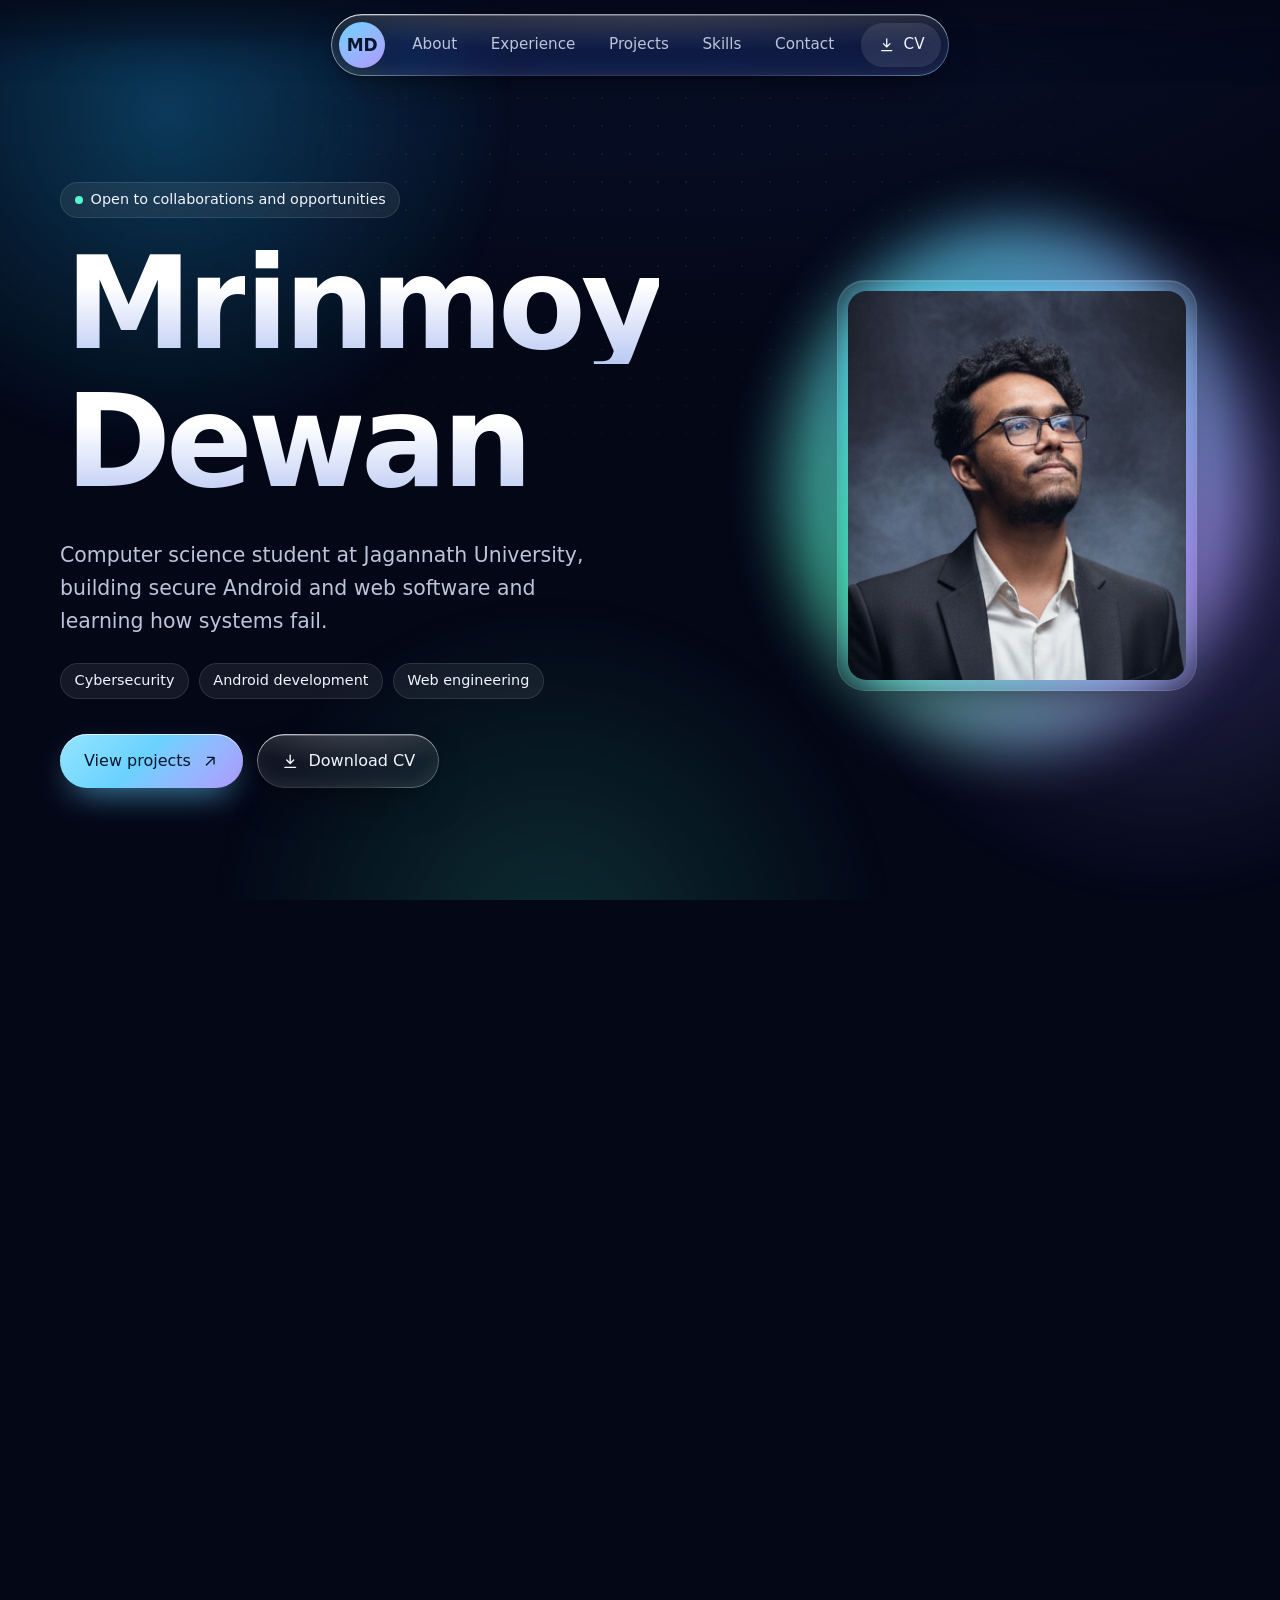
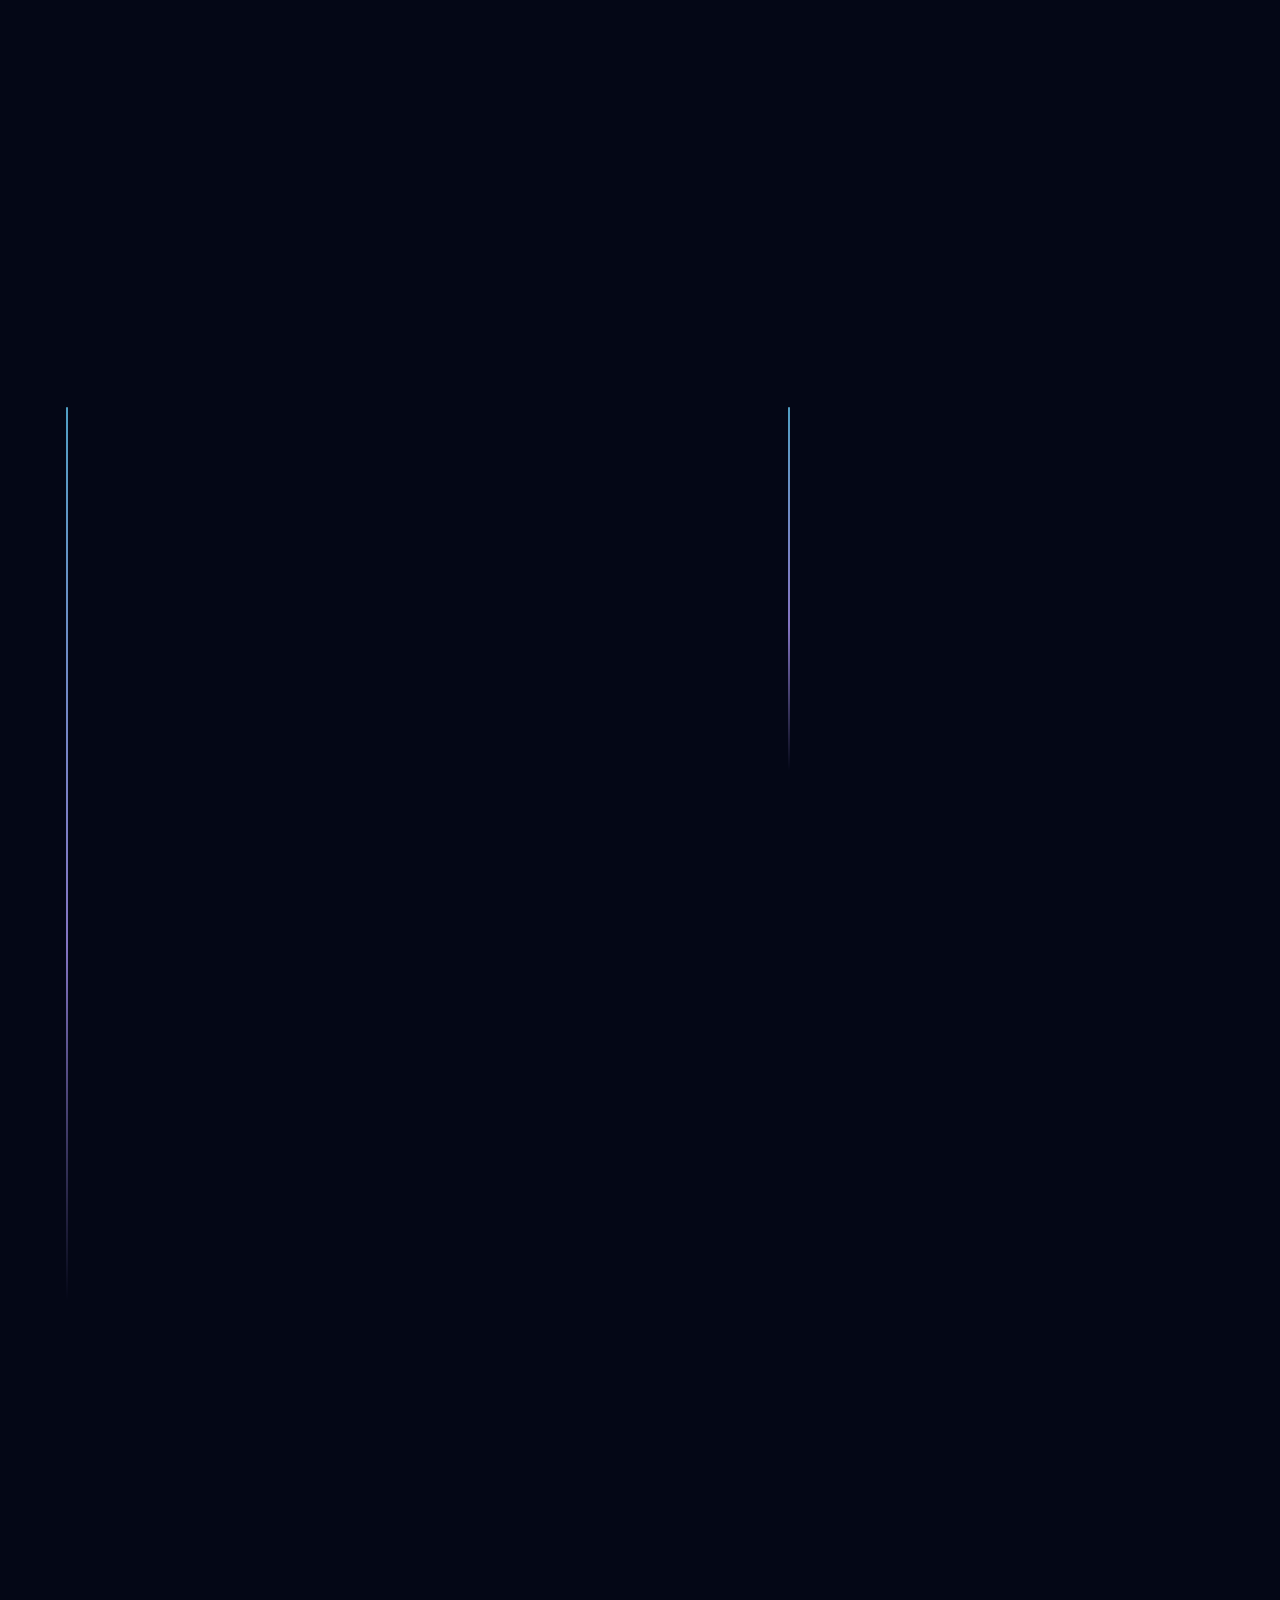
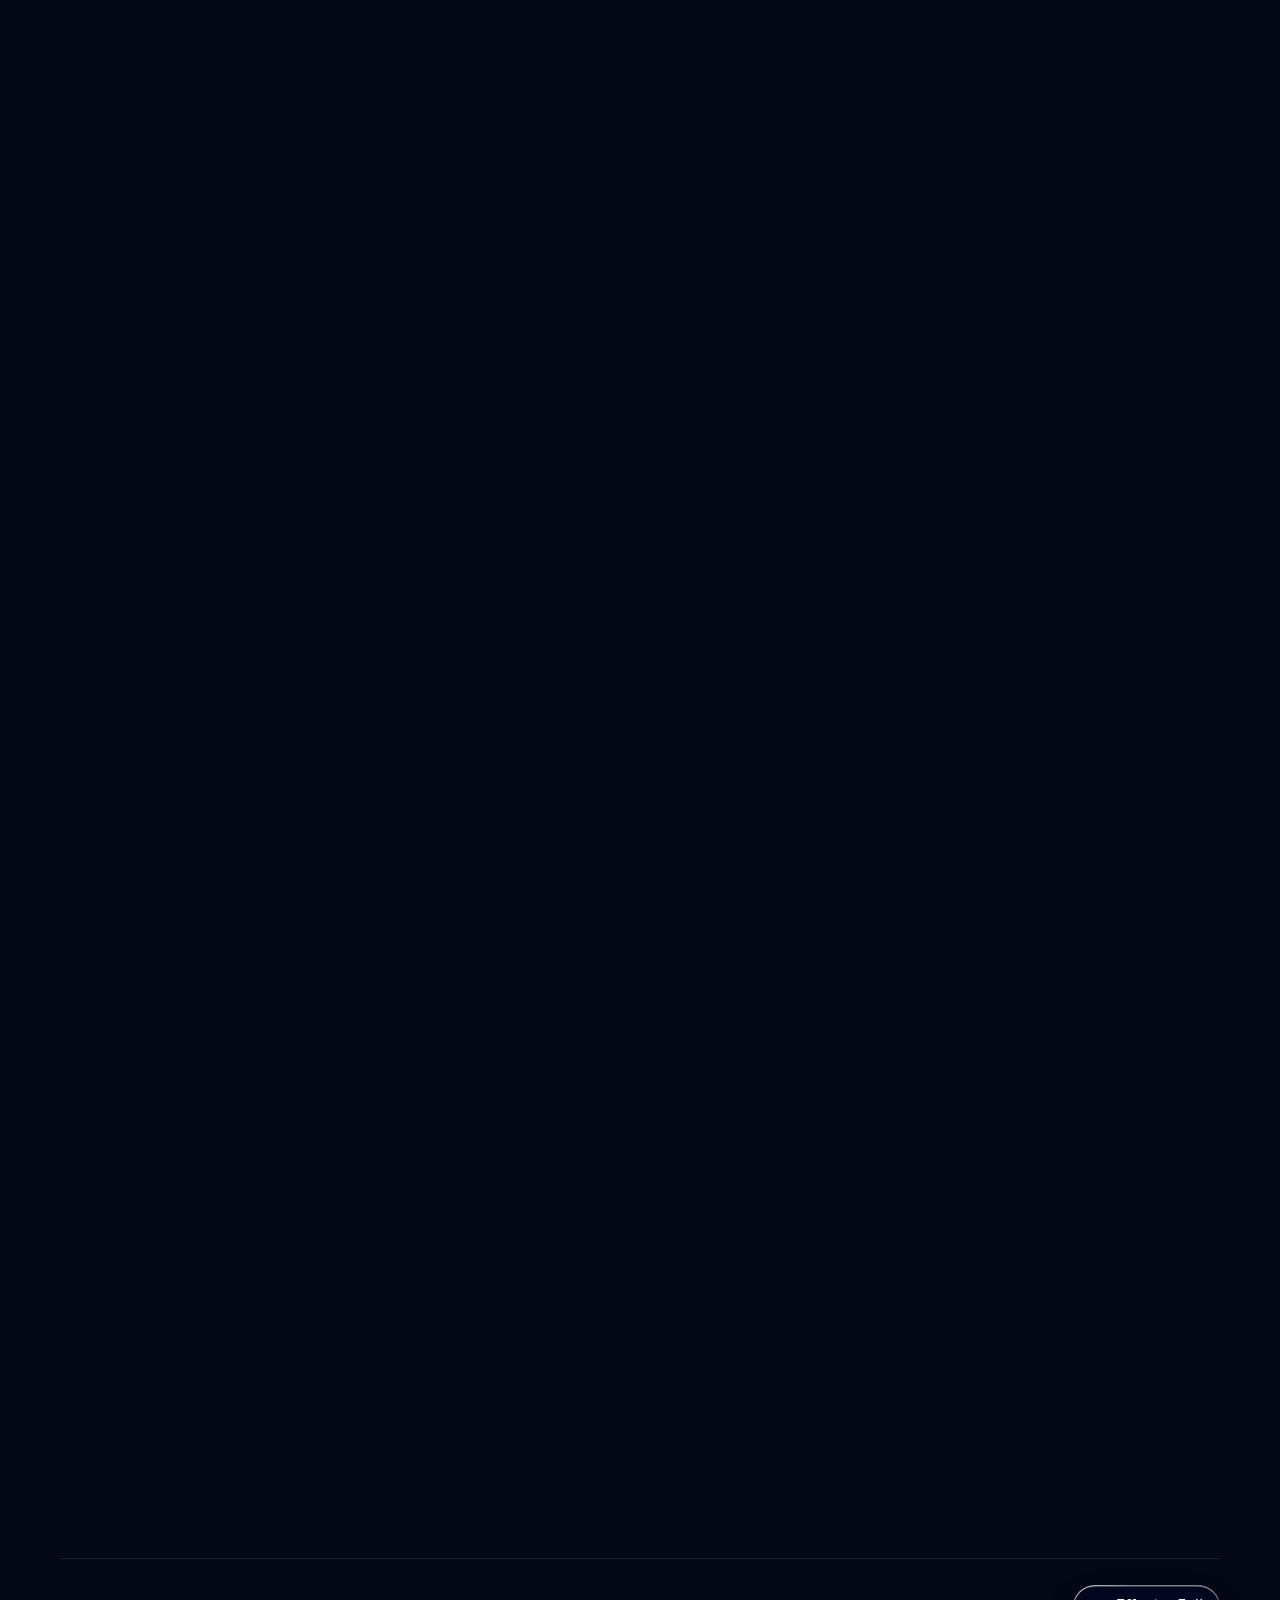
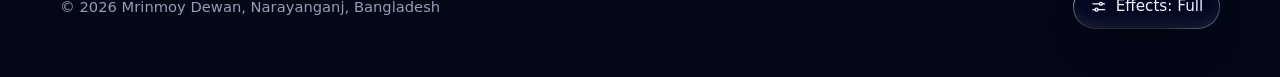
==== commit bafdfe6b: "Liquid Glass control layer, spring motion engine, mobile dock - Glass only on floating controls (nav" ====
--- a/index.html
+++ b/index.html
@@ -2,18 +2,18 @@
 <html lang="en">
 <head>
     <meta charset="UTF-8">
-    <meta name="viewport" content="width=device-width, initial-scale=1">
+    <meta name="viewport" content="width=device-width, initial-scale=1, viewport-fit=cover">
 
     <!-- Security: GitHub Pages cannot send headers, so the policy is set here.
          Only this origin runs scripts; fonts come from Google Fonts only. -->
     <meta http-equiv="Content-Security-Policy" content="default-src 'none'; script-src 'self'; style-src 'self' https://fonts.googleapis.com; font-src https://fonts.gstatic.com; img-src 'self' data:; connect-src 'none'; base-uri 'none'; form-action 'none'; object-src 'none'">
     <meta name="referrer" content="strict-origin-when-cross-origin">
+    <meta name="theme-color" content="#060913">
+    <meta name="color-scheme" content="dark">
 
     <title>Mrinmoy Dewan | Computer Science Student, Security and Software</title>
     <meta name="description" content="Mrinmoy Dewan is a computer science student at Jagannath University building secure Android and web software. Projects, experience and contact.">
     <meta name="author" content="Mrinmoy Dewan">
-    <meta name="theme-color" content="#060913">
-    <meta name="color-scheme" content="dark">
 
     <meta property="og:type" content="website">
     <meta property="og:title" content="Mrinmoy Dewan | Security and Software">
@@ -22,48 +22,55 @@
     <meta property="og:image" content="https://hackermanmri.github.io/assets/og-image.jpg">
     <meta name="twitter:card" content="summary_large_image">
 
-<link rel="icon" href="data:image/svg+xml,%3Csvg xmlns=%27http://www.w3.org/2000/svg%27 viewBox=%270 0 64 64%27%3E%3Cdefs%3E%3ClinearGradient id=%27g%27 x1=%270%27 y1=%270%27 x2=%271%27 y2=%271%27%3E%3Cstop offset=%270%27 stop-color=%27%235cc8ff%27/%3E%3Cstop offset=%271%27 stop-color=%27%239a8cff%27/%3E%3C/linearGradient%3E%3C/defs%3E%3Crect width=%2764%27 height=%2764%27 rx=%2718%27 fill=%27url(%23g)%27/%3E%3Ctext x=%2732%27 y=%2742%27 font-family=%27Arial%27 font-weight=%27800%27 font-size=%2726%27 text-anchor=%27middle%27 fill=%27%2305101f%27%3EMD%3C/text%3E%3C/svg%3E">
+    <link rel="icon" href="data:image/svg+xml,%3Csvg xmlns=%27http://www.w3.org/2000/svg%27 viewBox=%270 0 64 64%27%3E%3Cdefs%3E%3ClinearGradient id=%27g%27 x1=%270%27 y1=%270%27 x2=%271%27 y2=%271%27%3E%3Cstop offset=%270%27 stop-color=%27%235cc8ff%27/%3E%3Cstop offset=%271%27 stop-color=%27%239a8cff%27/%3E%3C/linearGradient%3E%3C/defs%3E%3Crect width=%2764%27 height=%2764%27 rx=%2718%27 fill=%27url(%23g)%27/%3E%3Ctext x=%2732%27 y=%2742%27 font-family=%27Arial%27 font-weight=%27800%27 font-size=%2726%27 text-anchor=%27middle%27 fill=%27%2305101f%27%3EMD%3C/text%3E%3C/svg%3E">
     <link rel="preconnect" href="https://fonts.googleapis.com">
     <link rel="preconnect" href="https://fonts.gstatic.com" crossorigin>
     <link href="https://fonts.googleapis.com/css2?family=Bricolage+Grotesque:opsz,wght@12..96,500..800&family=Geist:wght@400..600&family=Geist+Mono:wght@400;500&display=swap" rel="stylesheet">
     <link rel="stylesheet" href="style.css">
+    <script src="boot.js"></script>
 
     <script type="application/ld+json">
     {"@context":"https://schema.org","@type":"Person","name":"Mrinmoy Dewan","url":"https://hackermanmri.github.io/","sameAs":["https://github.com/HackermanMRI","https://www.linkedin.com/in/mrinmoydewan"],"alumniOf":"Jagannath University","knowsAbout":["Cybersecurity","Android development","Web development"]}
     </script>
 </head>
-<body>
+<body data-section="top">
 
     <a class="skip" href="#main">Skip to content</a>
 
-    <!-- Backdrop that the glass surfaces refract -->
+    <!-- Backdrop the glass refracts -->
     <div class="aurora" aria-hidden="true"><i></i><i></i><i></i></div>
+    <div class="edge edge-top" aria-hidden="true"></div>
+    <div class="edge edge-bottom" aria-hidden="true"></div>
     <div class="progress" aria-hidden="true"><span></span></div>
 
-    <!-- Icon sprite + refraction filter (no third-party icon fonts) -->
+    <!-- Icon sprite + lens filter. The filter bends the backdrop only near the edges
+         (Chromium), like Apple's glass; other browsers get plain blur. No third-party icons. -->
     <svg class="sprite" width="0" height="0" aria-hidden="true" focusable="false">
         <defs>
-            <filter id="liquid" x="-5%" y="-5%" width="110%" height="110%" color-interpolation-filters="sRGB">
-                <feTurbulence type="fractalNoise" baseFrequency="0.012 0.02" numOctaves="2" seed="7" result="n"/>
-                <feDisplacementMap in="SourceGraphic" in2="n" scale="14" xChannelSelector="R" yChannelSelector="G"/>
+            <filter id="lens-wide" x="0" y="0" width="1" height="1" color-interpolation-filters="sRGB">
+                <feImage href="data:image/svg+xml,%3Csvg%20xmlns='http://www.w3.org/2000/svg'%20width='400'%20height='100'%20preserveAspectRatio='none'%3E%3Cdefs%3E%3ClinearGradient%20id='x'%20x1='0'%20x2='1'%20y1='0'%20y2='0'%3E%3Cstop%20offset='0'%20stop-color='%23ff0000'/%3E%3Cstop%20offset='.07'%20stop-color='%23800000'/%3E%3Cstop%20offset='.93'%20stop-color='%23800000'/%3E%3Cstop%20offset='1'%20stop-color='%23000000'/%3E%3C/linearGradient%3E%3ClinearGradient%20id='y'%20x1='0'%20x2='0'%20y1='0'%20y2='1'%3E%3Cstop%20offset='0'%20stop-color='%2300ff00'/%3E%3Cstop%20offset='.28'%20stop-color='%23008000'/%3E%3Cstop%20offset='.72'%20stop-color='%23008000'/%3E%3Cstop%20offset='1'%20stop-color='%23000000'/%3E%3C/linearGradient%3E%3C/defs%3E%3Crect%20width='400'%20height='100'%20fill='%23000'/%3E%3Crect%20width='400'%20height='100'%20fill='url(%23x)'/%3E%3Crect%20width='400'%20height='100'%20fill='url(%23y)'%20style='mix-blend-mode:screen'/%3E%3C/svg%3E" preserveAspectRatio="none" result="map"/>
+                <feDisplacementMap id="lens-disp" in="SourceGraphic" in2="map" scale="26" xChannelSelector="R" yChannelSelector="G"/>
             </filter>
         </defs>
         <symbol id="i-github" viewBox="0 0 16 16"><path fill="currentColor" d="M8 0C3.58 0 0 3.58 0 8c0 3.54 2.29 6.53 5.47 7.59.4.07.55-.17.55-.38 0-.19-.01-.82-.01-1.49-2.01.37-2.53-.49-2.69-.94-.09-.23-.48-.94-.82-1.13-.28-.15-.68-.52-.01-.53.63-.01 1.08.58 1.23.82.72 1.21 1.87.87 2.33.66.07-.52.28-.87.51-1.07-1.78-.2-3.64-.89-3.64-3.95 0-.87.31-1.59.82-2.15-.08-.2-.36-1.02.08-2.12 0 0 .67-.21 2.2.82.64-.18 1.32-.27 2-.27.68 0 1.36.09 2 .27 1.53-1.04 2.2-.82 2.2-.82.44 1.1.16 1.92.08 2.12.51.56.82 1.27.82 2.15 0 3.07-1.87 3.75-3.65 3.95.29.25.54.73.54 1.48 0 1.07-.01 1.93-.01 2.2 0 .21.15.46.55.38A8.01 8.01 0 0 0 16 8c0-4.42-3.58-8-8-8Z"/></symbol>
         <symbol id="i-linkedin" viewBox="0 0 24 24"><g fill="currentColor"><circle cx="5" cy="5" r="2"/><rect x="3.2" y="9" width="3.6" height="11.5" rx=".6"/><path d="M10 9h3.4v1.6c.7-1.2 2-1.9 3.7-1.9 3.2 0 3.9 2.1 3.9 4.8v6H17v-5.3c0-1.3-.1-2.5-1.7-2.5s-1.9 1.2-1.9 2.5v5.3H10z"/></g></symbol>
-        <symbol id="i-mail" viewBox="0 0 24 24"><g fill="none" stroke="currentColor" stroke-width="1.8" stroke-linecap="round" stroke-linejoin="round"><rect x="3" y="5" width="18" height="14" rx="3.5"/><path d="m4.5 8.5 7.5 5.5 7.5-5.5"/></g></symbol>
-        <symbol id="i-arrow" viewBox="0 0 24 24"><path fill="none" stroke="currentColor" stroke-width="1.8" stroke-linecap="round" stroke-linejoin="round" d="M7 17 17 7M8.5 7H17v8.5"/></symbol>
-        <symbol id="i-download" viewBox="0 0 24 24"><path fill="none" stroke="currentColor" stroke-width="1.8" stroke-linecap="round" stroke-linejoin="round" d="M12 4v11m0 0 4.5-4.5M12 15l-4.5-4.5M5 20h14"/></symbol>
-        <symbol id="i-copy" viewBox="0 0 24 24"><g fill="none" stroke="currentColor" stroke-width="1.8" stroke-linecap="round" stroke-linejoin="round"><rect x="9" y="9" width="11" height="11" rx="3"/><path d="M5.5 15H5a2 2 0 0 1-2-2V6a2 2 0 0 1 2-2h7a2 2 0 0 1 2 2v.5"/></g></symbol>
-        <symbol id="i-check" viewBox="0 0 24 24"><path fill="none" stroke="currentColor" stroke-width="2" stroke-linecap="round" stroke-linejoin="round" d="m5 12.5 4.5 4.5L19 7.5"/></symbol>
-        <symbol id="i-back" viewBox="0 0 24 24"><path fill="none" stroke="currentColor" stroke-width="1.8" stroke-linecap="round" stroke-linejoin="round" d="m14.5 6-6 6 6 6"/></symbol>
+        <symbol id="i-mail" fill="none" stroke="currentColor" stroke-width="1.8" stroke-linecap="round" stroke-linejoin="round" viewBox="0 0 24 24"><rect x="3" y="5" width="18" height="14" rx="3.5"/><path d="m4.5 8.5 7.5 5.5 7.5-5.5"/></symbol>
+        <symbol id="i-arrow" fill="none" stroke="currentColor" stroke-width="1.8" stroke-linecap="round" stroke-linejoin="round" viewBox="0 0 24 24"><path d="M7 17 17 7M8.5 7H17v8.5"/></symbol>
+        <symbol id="i-download" fill="none" stroke="currentColor" stroke-width="1.8" stroke-linecap="round" stroke-linejoin="round" viewBox="0 0 24 24"><path d="M12 4v11m0 0 4.5-4.5M12 15l-4.5-4.5M5 20h14"/></symbol>
+        <symbol id="i-copy" fill="none" stroke="currentColor" stroke-width="1.8" stroke-linecap="round" stroke-linejoin="round" viewBox="0 0 24 24"><rect x="9" y="9" width="11" height="11" rx="3"/><path d="M5.5 15H5a2 2 0 0 1-2-2V6a2 2 0 0 1 2-2h7a2 2 0 0 1 2 2v.5"/></symbol>
+        <symbol id="i-check" fill="none" stroke="currentColor" stroke-width="1.8" stroke-linecap="round" stroke-linejoin="round" viewBox="0 0 24 24"><path d="m5 12.5 4.5 4.5L19 7.5"/></symbol>
+        <symbol id="i-back" fill="none" stroke="currentColor" stroke-width="1.8" stroke-linecap="round" stroke-linejoin="round" viewBox="0 0 24 24"><path d="m14.5 6-6 6 6 6"/></symbol>
+        <symbol id="i-user" fill="none" stroke="currentColor" stroke-width="1.8" stroke-linecap="round" stroke-linejoin="round" viewBox="0 0 24 24"><circle cx="12" cy="8" r="3.6"/><path d="M4.5 20c.8-3.6 3.8-5.5 7.5-5.5s6.7 1.9 7.5 5.5"/></symbol>
+        <symbol id="i-briefcase" fill="none" stroke="currentColor" stroke-width="1.8" stroke-linecap="round" stroke-linejoin="round" viewBox="0 0 24 24"><rect x="3" y="7.5" width="18" height="12" rx="3"/><path d="M9 7.5V6a2 2 0 0 1 2-2h2a2 2 0 0 1 2 2v1.5M3 13h18"/></symbol>
+        <symbol id="i-layers" fill="none" stroke="currentColor" stroke-width="1.8" stroke-linecap="round" stroke-linejoin="round" viewBox="0 0 24 24"><path d="m12 4 8.5 4.5L12 13 3.5 8.5z"/><path d="m3.5 12.5 8.5 4.5 8.5-4.5"/></symbol>
+        <symbol id="i-cpu" fill="none" stroke="currentColor" stroke-width="1.8" stroke-linecap="round" stroke-linejoin="round" viewBox="0 0 24 24"><rect x="6" y="6" width="12" height="12" rx="3"/><rect x="9.5" y="9.5" width="5" height="5" rx="1"/><path d="M9 3v3M15 3v3M9 18v3M15 18v3M3 9h3M3 15h3M18 9h3M18 15h3"/></symbol>
+        <symbol id="i-sliders" fill="none" stroke="currentColor" stroke-width="1.8" stroke-linecap="round" stroke-linejoin="round" viewBox="0 0 24 24"><path d="M4 8h9M17 8h3M4 16h3M11 16h9"/><circle cx="15" cy="8" r="2"/><circle cx="9" cy="16" r="2"/></symbol>
     </svg>
 
-    <!-- ============ NAV ============ -->
+    <!-- ============ TOP BAR (floating glass control layer) ============ -->
     <header class="nav-wrap">
-        <nav class="nav glass" aria-label="Main">
-            <a href="#top" class="brand" aria-label="Mrinmoy Dewan, back to top">
-                <span class="brand-mark" aria-hidden="true">MD</span>
-            </a>
+        <nav class="nav glass glass--lens" aria-label="Main">
+            <a href="#top" class="brand" aria-label="Mrinmoy Dewan, back to top"><span aria-hidden="true">MD</span></a>
 
             <ul class="nav-links" id="nav-links">
                 <li><a href="#about">About</a></li>
@@ -74,11 +81,21 @@
                 <li class="nav-ind" aria-hidden="true"></li>
             </ul>
 
-            <button class="menu-btn" type="button" aria-expanded="false" aria-controls="nav-links" aria-label="Open menu">
-                <span></span><span></span>
-            </button>
+            <a class="nav-cta glass-btn" href="assets/Mrinmoy-Dewan-CV.pdf" target="_blank" rel="noopener noreferrer">
+                <svg class="ic" aria-hidden="true"><use href="#i-download"/></svg><span>CV</span>
+            </a>
         </nav>
     </header>
+
+    <!-- ============ MOBILE DOCK (thumb-reach tab bar, phones only) ============ -->
+    <nav class="dock glass glass--lens" id="dock" aria-label="Sections">
+        <span class="dock-lens" aria-hidden="true"></span>
+        <a href="#about"><svg class="ic" aria-hidden="true"><use href="#i-user"/></svg><span>About</span></a>
+        <a href="#experience"><svg class="ic" aria-hidden="true"><use href="#i-briefcase"/></svg><span>Experience</span></a>
+        <a href="#projects"><svg class="ic" aria-hidden="true"><use href="#i-layers"/></svg><span>Projects</span></a>
+        <a href="#skills"><svg class="ic" aria-hidden="true"><use href="#i-cpu"/></svg><span>Skills</span></a>
+        <a href="#contact"><svg class="ic" aria-hidden="true"><use href="#i-mail"/></svg><span>Contact</span></a>
+    </nav>
 
     <main id="main">
 
@@ -87,7 +104,7 @@
             <div class="container hero-grid">
 
                 <div class="hero-copy">
-                    <p class="status glass-chip hero-in" data-d="0">
+                    <p class="status chip hero-in" data-d="0">
                         <span class="status-dot" aria-hidden="true"></span>
                         Open to collaborations and opportunities
                     </p>
@@ -102,9 +119,9 @@
                     </p>
 
                     <ul class="focus hero-in" data-d="7" aria-label="Focus areas">
-                        <li class="glass-chip">Cybersecurity</li>
-                        <li class="glass-chip">Android development</li>
-                        <li class="glass-chip">Web engineering</li>
+                        <li class="chip">Cybersecurity</li>
+                        <li class="chip">Android development</li>
+                        <li class="chip">Web engineering</li>
                     </ul>
 
                     <div class="cta hero-in" data-d="8">
@@ -112,18 +129,20 @@
                             <span>View projects</span>
                             <svg class="ic" aria-hidden="true"><use href="#i-arrow"/></svg>
                         </a>
-                        <a class="btn btn-glass magnetic" href="assets/Mrinmoy-Dewan-CV.pdf" target="_blank" rel="noopener noreferrer">
+                        <a class="btn btn-glass glass magnetic" href="assets/Mrinmoy-Dewan-CV.pdf" target="_blank" rel="noopener noreferrer">
                             <svg class="ic" aria-hidden="true"><use href="#i-download"/></svg>
                             <span>Download CV</span>
                         </a>
                     </div>
                 </div>
 
-                <div class="hero-visual hero-in" data-d="3">
-                    <div class="portrait glass tilt">
-                        <img src="assets/profile.jpg" alt="Portrait of Mrinmoy Dewan" width="402" height="401" fetchpriority="high">
-                    </div>
-                    <div class="orbit" aria-hidden="true"></div>
+                <div class="hero-visual">
+                    <div class="visual-in hero-in" data-d="3">
+                        <div class="portrait surface tilt">
+                            <img src="assets/profile.jpg" alt="Portrait of Mrinmoy Dewan" width="402" height="401" fetchpriority="high">
+                        </div>
+                        <div class="orbit" aria-hidden="true"></div>
+                    </div>
                 </div>
 
             </div>
@@ -149,7 +168,7 @@
                         </p>
                     </div>
 
-                    <dl class="facts glass tilt reveal" data-i="2">
+                    <dl class="facts surface tilt reveal" data-i="2">
                         <div><dt>Studying</dt><dd>B.Sc. Computer Science &amp; Engineering</dd></div>
                         <div><dt>University</dt><dd>Jagannath University, Dhaka</dd></div>
                         <div><dt>Focus</dt><dd>Cybersecurity, Android, Web</dd></div>
@@ -185,12 +204,12 @@
             <div class="container">
                 <header class="section-head reveal">
                     <h2 id="proj-title" class="h2">Projects</h2>
-                    <p class="section-sub">Selected work. Source code is on GitHub.</p>
-                </header>
-
-                <div class="projects" id="project-grid">
-                    <noscript><p class="muted">Enable JavaScript to see projects, or browse them on <a href="https://github.com/HackermanMRI">GitHub</a>.</p></noscript>
-                </div>
+                    <p class="section-sub">Selected work. Open a project for details, or go straight to the source.</p>
+                </header>
+
+                <ul class="projects" id="project-grid">
+                    <noscript><li class="muted">Enable JavaScript to see projects, or browse them on <a href="https://github.com/HackermanMRI">GitHub</a>.</li></noscript>
+                </ul>
             </div>
         </section>
 
@@ -202,7 +221,7 @@
                     <p class="section-sub">Tools I use regularly.</p>
                 </header>
 
-                <div class="skills glass reveal" id="skill-list">
+                <div class="skills surface reveal" id="skill-list">
                     <noscript><p class="muted">C, C++, Python, Java, JavaScript, HTML, CSS, MySQL, Firebase, Linux, Android Studio.</p></noscript>
                 </div>
             </div>
@@ -211,7 +230,7 @@
         <!-- ============ CONTACT ============ -->
         <section class="section contact" id="contact" aria-labelledby="contact-title">
             <div class="container">
-                <div class="contact-card glass tilt reveal">
+                <div class="contact-card surface tilt reveal">
                     <h2 id="contact-title" class="h2">Let's talk</h2>
                     <p class="contact-sub">Email is the best way to reach me. I'm happy to talk about internships, projects and security.</p>
 
@@ -220,15 +239,15 @@
                             <svg class="ic" aria-hidden="true"><use href="#i-mail"/></svg>
                             <span>mrinmoylax01@gmail.com</span>
                         </a>
-                        <button class="btn btn-glass magnetic" type="button" id="copy-email" data-email="mrinmoylax01@gmail.com">
+                        <button class="btn btn-glass glass magnetic" type="button" id="copy-email" data-email="mrinmoylax01@gmail.com">
                             <svg class="ic" aria-hidden="true"><use href="#i-copy"/></svg>
                             <span>Copy email</span>
                         </button>
                     </div>
 
                     <ul class="socials">
-                        <li><a class="icon-link glass-chip" href="https://github.com/HackermanMRI" target="_blank" rel="noopener noreferrer"><svg class="ic" aria-hidden="true"><use href="#i-github"/></svg>GitHub</a></li>
-                        <li><a class="icon-link glass-chip" href="https://www.linkedin.com/in/mrinmoydewan" target="_blank" rel="noopener noreferrer"><svg class="ic" aria-hidden="true"><use href="#i-linkedin"/></svg>LinkedIn</a></li>
+                        <li><a class="glass-btn glass" href="https://github.com/HackermanMRI" target="_blank" rel="noopener noreferrer"><svg class="ic" aria-hidden="true"><use href="#i-github"/></svg>GitHub</a></li>
+                        <li><a class="glass-btn glass" href="https://www.linkedin.com/in/mrinmoydewan" target="_blank" rel="noopener noreferrer"><svg class="ic" aria-hidden="true"><use href="#i-linkedin"/></svg>LinkedIn</a></li>
                     </ul>
                     <p class="sr-only" id="copy-status" role="status" aria-live="polite"></p>
                 </div>
@@ -238,12 +257,16 @@
 
     <footer class="footer">
         <div class="container footer-in">
-            <p>&copy; <span id="year">2026</span> Mrinmoy Dewan</p>
-            <p>Narayanganj, Bangladesh</p>
+            <p>&copy; <span id="year">2026</span> Mrinmoy Dewan, Narayanganj, Bangladesh</p>
+            <button class="fx-toggle glass-btn glass" type="button" id="fx-toggle" aria-pressed="false">
+                <svg class="ic" aria-hidden="true"><use href="#i-sliders"/></svg>
+                <span>Effects: Full</span>
+            </button>
         </div>
     </footer>
 
     <script src="content.js"></script>
+    <script src="fx.js" defer></script>
     <script src="main.js" defer></script>
 </body>
 </html>
--- a/style.css
+++ b/style.css
@@ -1,417 +1,545 @@
 /* ============================================================
-   MRINMOY DEWAN — PORTFOLIO
-   Liquid-glass design system. Sections:
-   1 Tokens   2 Base   3 Backdrop   4 Glass   5 Nav   6 Hero
-   7 Sections   8 Experience   9 Projects   10 Skills   11 Contact
-   12 Project page   13 Motion   14 Responsive   15 Reduced motion
-   ============================================================ */
-
-/* ---------- 1. TOKENS ---------- */
-:root {
-    --ink:        #060913;
-    --ink-2:      #0b1124;
-    --text:       #eef3ff;
-    --text-2:     #b4bfd8;   /* body, 9:1 on ink */
-    --text-3:     #8693b4;   /* meta, 5.4:1 on ink */
-
-    --sky:        #5cc8ff;
-    --violet:     #9a8cff;
-    --mint:       #5ef2c5;
-
-    --glass-bg:   linear-gradient(140deg, rgba(255,255,255,.11), rgba(255,255,255,.035) 55%, rgba(255,255,255,.06));
-    --glass-line: rgba(255,255,255,.14);
-    --glass-spec: rgba(255,255,255,.42);
-    --blur:       blur(22px) saturate(170%);
-
-    --font-display: 'Bricolage Grotesque', 'Segoe UI', system-ui, sans-serif;
-    --font-body:    'Geist', system-ui, -apple-system, 'Segoe UI', sans-serif;
-    --font-mono:    'Geist Mono', ui-monospace, 'SFMono-Regular', Menlo, monospace;
-
-    --r-sm: 14px;
-    --r-md: 22px;
-    --r-lg: 32px;
-
-    --ease:    cubic-bezier(.16, 1, .3, 1);       /* decelerate, for entrances */
-    --ease-io: cubic-bezier(.65, 0, .35, 1);
-    --spring:  cubic-bezier(.34, 1.56, .64, 1);
-
-    --nav-h: 64px;
-    --wrap: 1160px;
-}
-
-/* ---------- 2. BASE ---------- */
-*, *::before, *::after { box-sizing: border-box; margin: 0; padding: 0; }
-
-html { scroll-behavior: smooth; scroll-padding-top: 96px; -webkit-text-size-adjust: 100%; }
-
-body {
-    min-height: 100vh;
-    background: var(--ink);
-    color: var(--text-2);
-    font-family: var(--font-body);
-    font-size: 1.0625rem;
-    line-height: 1.65;
-    -webkit-font-smoothing: antialiased;
-    text-rendering: optimizeLegibility;
-    overflow-x: hidden;
-}
-
-img, svg { display: block; max-width: 100%; }
-ul, ol { list-style: none; }
-a { color: inherit; text-decoration: none; }
-button { font: inherit; color: inherit; background: none; border: 0; cursor: pointer; }
-
-::selection { background: rgba(92, 200, 255, .35); color: #fff; }
-
-:focus-visible {
-    outline: 2px solid var(--sky);
-    outline-offset: 3px;
-    border-radius: 10px;
-}
-
-.container { width: min(100% - 2.5rem, var(--wrap)); margin-inline: auto; }
-.muted { color: var(--text-3); }
-.sr-only { position: absolute; width: 1px; height: 1px; overflow: hidden; clip-path: inset(50%); white-space: nowrap; }
-.ic { width: 1.15em; height: 1.15em; flex: none; }
-
-.skip {
-    position: fixed; left: 1rem; top: -4rem; z-index: 100;
-    padding: .7rem 1rem; border-radius: var(--r-sm);
-    background: #fff; color: #000; font-weight: 600;
-    transition: top .2s var(--ease);
-}
-.skip:focus { top: 1rem; }
-
-/* ---------- 3. BACKDROP (what the glass refracts) ---------- */
-.aurora { position: fixed; inset: -40px; z-index: -2; overflow: hidden; transition: translate .9s var(--ease); background:
-    radial-gradient(120% 80% at 50% -10%, #0e1838 0%, var(--ink) 60%); }
-.aurora i {
-    position: absolute; width: 62vmax; height: 62vmax; border-radius: 50%;
-    opacity: .6; will-change: transform;
-}
-.aurora i:nth-child(1) { left: -18vmax; top: -22vmax; background: radial-gradient(circle at 50% 50%, rgba(92,200,255,.55), transparent 62%);  animation: drift-a 26s var(--ease-io) infinite alternate; }
-.aurora i:nth-child(2) { right: -22vmax; top: 18vh;   background: radial-gradient(circle at 50% 50%, rgba(154,140,255,.5), transparent 62%); animation: drift-b 32s var(--ease-io) infinite alternate; }
-.aurora i:nth-child(3) { left: 12vmax; bottom: -34vmax; background: radial-gradient(circle at 50% 50%, rgba(94,242,197,.28), transparent 62%); animation: drift-c 38s var(--ease-io) infinite alternate; }
-
-/* faint engineering grid over the top of the page */
-body::before {
-    content: ""; position: fixed; inset: 0; z-index: -1; pointer-events: none;
-    background-image: radial-gradient(rgba(255,255,255,.07) 1px, transparent 1.2px);
-    background-size: 28px 28px;
-    mask-image: radial-gradient(70% 60% at 50% 20%, #000, transparent 75%);
-    -webkit-mask-image: radial-gradient(70% 60% at 50% 20%, #000, transparent 75%);
-}
-
-.progress { position: fixed; inset: 0 0 auto 0; height: 3px; z-index: 60; }
-.progress span {
-    display: block; height: 100%; transform-origin: 0 50%; transform: scaleX(0);
-    background: linear-gradient(90deg, var(--sky), var(--violet), var(--mint));
-    box-shadow: 0 0 14px rgba(92,200,255,.7);
-}
-
-/* ---------- 4. GLASS ---------- */
-.glass, .glass-chip {
-    position: relative;
-    background: var(--glass-bg);
-    -webkit-backdrop-filter: var(--blur);
-    backdrop-filter: var(--blur);
-    border: 1px solid var(--glass-line);
-    box-shadow:
-        inset 0 1px 0 var(--glass-spec),
-        inset 0 -1px 0 rgba(255,255,255,.05),
-        inset 0 0 22px rgba(255,255,255,.035),
-        0 24px 60px -28px rgba(0,0,0,.75);
-}
-.glass { border-radius: var(--r-md); isolation: isolate; }
-.glass-chip { border-radius: 999px; padding: .4rem .95rem; font-size: .92rem; color: var(--text); }
-
-/* Liquid edge: a bright rim that bends around the corners */
-.glass::after {
-    content: ""; position: absolute; inset: 0; border-radius: inherit; padding: 1px; pointer-events: none; z-index: 2;
-    background: linear-gradient(135deg, rgba(255,255,255,.65), rgba(255,255,255,0) 28%, rgba(255,255,255,0) 68%, rgba(140,200,255,.5));
-    -webkit-mask: linear-gradient(#000 0 0) content-box, linear-gradient(#000 0 0);
-    -webkit-mask-composite: xor; mask-composite: exclude;
-    opacity: .8;
-}
-
-/* Specular sheen that follows the pointer (set by main.js) */
-.glass::before {
-    content: ""; position: absolute; inset: 0; border-radius: inherit; pointer-events: none; z-index: 1;
-    background: radial-gradient(420px circle at var(--mx, 50%) var(--my, 0%), rgba(255,255,255,.2), rgba(255,255,255,.05) 38%, transparent 62%);
-    opacity: 0; transition: opacity .4s var(--ease);
-}
-.glass:hover::before, .glass.is-lit::before { opacity: 1; }
-
-/* Chromium-only: real refraction through the SVG displacement filter */
-@supports (backdrop-filter: url(#liquid)) and (not (-webkit-touch-callout: none)) {
-    .nav.glass { backdrop-filter: url(#liquid) blur(14px) saturate(170%); }
-}
-
-/* ---------- 5. NAV ---------- */
-.nav-wrap { position: fixed; inset: 14px 0 auto 0; z-index: 50; display: flex; justify-content: center; pointer-events: none; padding-inline: 1rem; }
-.nav {
-    pointer-events: auto; display: flex; align-items: center; gap: .5rem;
-    height: var(--nav-h); padding: .5rem .6rem; border-radius: 999px;
-    transition: transform .6s var(--ease), background-color .3s, box-shadow .3s;
-    animation: nav-drop 1s var(--ease) .1s both;
-}
-.nav.is-scrolled { box-shadow: inset 0 1px 0 var(--glass-spec), 0 18px 50px -14px rgba(0,0,0,.85); }
-
-.brand { display: grid; place-items: center; width: 46px; height: 46px; border-radius: 50%;
-    background: linear-gradient(145deg, var(--sky), var(--violet)); color: #05101f;
-    font-family: var(--font-display); font-weight: 800; font-size: 1rem; letter-spacing: -.02em;
-    transition: transform .5s var(--spring); }
-.brand:hover { transform: rotate(-8deg) scale(1.08); }
-
-.nav-links { position: relative; display: flex; gap: .15rem; margin-left: .35rem; }
-.nav-links a { position: relative; z-index: 1; display: block; padding: .55rem 1rem; border-radius: 999px; font-size: .95rem; color: var(--text-2); transition: color .25s; }
-.nav-links a:hover, .nav-links a[aria-current="true"] { color: #fff; }
-.nav-ind {
-    position: absolute; z-index: 0; left: 0; top: 0; height: 100%; width: var(--ind-w, 0px);
-    transform: translateX(var(--ind-x, 0px)); opacity: var(--ind-o, 0);
-    border-radius: 999px; background: rgba(255,255,255,.12);
-    box-shadow: inset 0 1px 0 rgba(255,255,255,.35), 0 6px 18px -8px rgba(92,200,255,.6);
-    transition: transform .55s var(--ease), width .55s var(--ease), opacity .3s;
-}
-
-.menu-btn { display: none; position: relative; width: 46px; height: 46px; border-radius: 50%; margin-left: auto; }
-.menu-btn span { position: absolute; left: 14px; right: 14px; height: 2px; border-radius: 2px; background: #fff; transition: transform .45s var(--ease), top .45s var(--ease); }
-.menu-btn span:nth-child(1) { top: 18px; }
-.menu-btn span:nth-child(2) { top: 26px; }
-.menu-btn[aria-expanded="true"] span:nth-child(1) { top: 22px; transform: rotate(45deg); }
-.menu-btn[aria-expanded="true"] span:nth-child(2) { top: 22px; transform: rotate(-45deg); }
-
-/* ---------- 6. HERO ---------- */
-.hero { min-height: 100svh; display: grid; align-items: center; padding: calc(var(--nav-h) + 4.5rem) 0 4rem; }
-.hero-grid { display: grid; grid-template-columns: minmax(0, 1.25fr) minmax(0, .75fr); gap: clamp(2rem, 6vw, 5rem); align-items: center; }
-
-.status { display: inline-flex; align-items: center; gap: .6rem; margin-bottom: 1.6rem; font-size: .9rem; }
-.status-dot { width: 8px; height: 8px; border-radius: 50%; background: var(--mint); box-shadow: 0 0 0 0 rgba(94,242,197,.6); animation: ping 2.4s ease-out infinite; }
-
-.display {
-    font-family: var(--font-display); font-weight: 700; font-variation-settings: "opsz" 96;
-    font-size: clamp(3.4rem, 10.5vw, 8rem); line-height: .94; letter-spacing: -.04em; color: var(--text);
-}
-.display .line { display: block; overflow: hidden; padding: 0 .04em .12em; margin-bottom: -.06em; }
-.display .ch { display: inline-block; will-change: transform; background: linear-gradient(180deg, #fff 35%, #b9c8ff 100%); -webkit-background-clip: text; background-clip: text; -webkit-text-fill-color: transparent; animation: char-in 1.1s var(--ease) both; animation-delay: calc(var(--n, 0) * 55ms + 250ms); }
-
-.lede { max-width: 34rem; margin-top: 1.8rem; font-size: clamp(1.1rem, 1.6vw, 1.3rem); line-height: 1.6; color: var(--text-2); }
-.focus { display: flex; flex-wrap: wrap; gap: .6rem; margin-top: 1.6rem; }
-.cta { display: flex; flex-wrap: wrap; gap: .85rem; margin-top: 2.2rem; }
-
-.hero-visual { position: relative; justify-self: center; width: min(100%, 360px); }
-.portrait { padding: 10px; border-radius: var(--r-lg); animation: float 9s ease-in-out infinite; }
-.portrait img { width: 100%; height: auto; aspect-ratio: 4 / 4.6; object-fit: cover; object-position: 50% 22%; border-radius: calc(var(--r-lg) - 10px); filter: saturate(1.05) contrast(1.03); }
-.orbit { position: absolute; inset: -14%; z-index: -1; border-radius: 50%; filter: blur(30px); opacity: .7;
-    background: conic-gradient(from 0deg, var(--sky), var(--violet), var(--mint), var(--sky)); animation: spin 18s linear infinite; }
-
-/* Buttons */
-.btn {
-    position: relative; display: inline-flex; align-items: center; justify-content: center; gap: .6rem;
-    min-height: 52px; padding: .85rem 1.5rem; border-radius: 999px; font-weight: 500; font-size: 1rem;
-    transition: transform .35s var(--spring), box-shadow .35s, background-color .35s, border-color .35s; will-change: transform; overflow: hidden;
-}
-.btn .ic { transition: transform .4s var(--spring); }
-.btn:hover .ic { transform: translate(2px, -2px); }
-.btn-primary { color: #04111f; background: linear-gradient(135deg, #9fe0ff, var(--sky) 45%, var(--violet)); box-shadow: inset 0 1px 0 rgba(255,255,255,.7), 0 14px 34px -12px rgba(92,200,255,.75); }
-.btn-primary:hover { box-shadow: inset 0 1px 0 rgba(255,255,255,.8), 0 18px 44px -10px rgba(120,160,255,.95); }
-.btn-primary::after { content: ""; position: absolute; inset: 0; background: linear-gradient(110deg, transparent 35%, rgba(255,255,255,.55) 50%, transparent 65%); transform: translateX(-120%); transition: transform .8s var(--ease); }
-.btn-primary:hover::after { transform: translateX(120%); }
-.btn-glass { color: var(--text); background: rgba(255,255,255,.07); border: 1px solid var(--glass-line); -webkit-backdrop-filter: var(--blur); backdrop-filter: var(--blur); box-shadow: inset 0 1px 0 rgba(255,255,255,.3); }
-.btn-glass:hover { background: rgba(255,255,255,.14); border-color: rgba(255,255,255,.3); }
-.btn:active { transform: scale(.97); }
-
-/* ---------- 7. SECTIONS ---------- */
-.section { padding: clamp(4.5rem, 10vw, 8rem) 0; }
-.section-head { margin-bottom: clamp(2rem, 4vw, 3.2rem); }
-.h2 { font-family: var(--font-display); font-weight: 700; font-size: clamp(2.2rem, 5vw, 3.6rem); line-height: 1.04; letter-spacing: -.03em; color: var(--text); }
-.h3 { font-family: var(--font-display); font-weight: 600; font-size: 1.35rem; letter-spacing: -.01em; color: var(--text); margin-bottom: 1.4rem; }
-.section-sub { margin-top: .7rem; color: var(--text-3); max-width: 36rem; }
-
-.about-grid { display: grid; grid-template-columns: minmax(0, 1.3fr) minmax(0, .8fr); gap: clamp(1.5rem, 4vw, 3.5rem); align-items: start; }
-.about-copy p { font-size: clamp(1.1rem, 1.5vw, 1.25rem); line-height: 1.75; max-width: 40rem; }
-.about-copy p + p { margin-top: 1.2rem; }
-.facts { padding: .6rem 1.4rem; }
-.facts div { padding: 1rem 0; }
-.facts div + div { border-top: 1px solid rgba(255,255,255,.09); }
-.facts dt { font-family: var(--font-mono); font-size: .78rem; color: var(--text-3); letter-spacing: .02em; }
-.facts dd { color: var(--text); margin-top: .15rem; }
-
-/* ---------- 8. EXPERIENCE ---------- */
-.exp-grid { display: grid; grid-template-columns: minmax(0, 1.2fr) minmax(0, .8fr); gap: clamp(2rem, 5vw, 4rem); align-items: start; }
-.timeline { position: relative; padding-left: 1.9rem; }
-.timeline::before { content: ""; position: absolute; left: 6px; top: 8px; bottom: 8px; width: 2px; border-radius: 2px;
-    background: linear-gradient(180deg, var(--sky), var(--violet) 60%, transparent); transform-origin: 0 0; transform: scaleY(var(--line, 0)); opacity: .7; }
-.t-item { position: relative; padding: 1.15rem 1.35rem; margin-bottom: 1rem; }
-.t-item::marker { content: none; }
-.t-dot { position: absolute; left: calc(-1.9rem + 1px); top: 1.55rem; width: 12px; height: 12px; border-radius: 50%; background: var(--ink); border: 2px solid var(--sky); box-shadow: 0 0 0 5px rgba(92,200,255,.14); transition: transform .6s var(--spring) .2s; transform: scale(0); }
-.t-item.in .t-dot { transform: scale(1); }
-.t-date { font-family: var(--font-mono); font-size: .8rem; color: var(--sky); }
-.t-title { margin-top: .25rem; font-family: var(--font-display); font-weight: 600; font-size: 1.15rem; color: var(--text); letter-spacing: -.01em; }
-.t-org { color: var(--text); opacity: .85; font-size: .98rem; }
-.t-text { margin-top: .5rem; font-size: .98rem; color: var(--text-2); }
-
-/* ---------- 9. PROJECTS ---------- */
-.projects { display: grid; grid-template-columns: repeat(2, minmax(0, 1fr)); gap: 1.5rem; }
-.p-card { display: flex; flex-direction: column; padding: .7rem; border-radius: var(--r-lg); transform-style: preserve-3d; }
-.p-card:hover { box-shadow: inset 0 1px 0 var(--glass-spec), 0 40px 80px -30px rgba(0,0,0,.9), 0 0 60px -20px rgba(92,200,255,.35); }
-
-.cover { position: relative; aspect-ratio: 16 / 10; overflow: hidden; border-radius: calc(var(--r-lg) - 8px); background: var(--ink-2); }
-.cover img { width: 100%; height: 100%; object-fit: cover; object-position: 50% 30%; transition: transform 1.1s var(--ease); }
-.p-card:hover .cover img { transform: scale(1.07); }
-.cover--gen { display: grid; place-items: center;
-    background:
-        radial-gradient(80% 90% at 20% 15%, hsla(var(--hue), 90%, 65%, .55), transparent 60%),
-        radial-gradient(70% 80% at 85% 90%, hsla(calc(var(--hue) + 50), 90%, 62%, .45), transparent 60%),
-        var(--ink-2); }
-.cover--gen span { font-family: var(--font-display); font-weight: 800; font-size: clamp(4rem, 9vw, 6.5rem); letter-spacing: -.05em; color: rgba(255,255,255,.9); text-shadow: 0 10px 40px rgba(0,0,0,.4); transition: transform .8s var(--ease); }
-.p-card:hover .cover--gen span { transform: scale(1.12) rotate(-3deg); }
-
-.p-body { display: flex; flex-direction: column; flex: 1; padding: 1.3rem .9rem .8rem; }
-.p-kind { font-family: var(--font-mono); font-size: .78rem; color: var(--sky); }
-.p-title { margin-top: .3rem; font-family: var(--font-display); font-weight: 650; font-size: 1.55rem; letter-spacing: -.02em; line-height: 1.15; color: var(--text); }
-.p-title a::after { content: ""; position: absolute; inset: 0; z-index: 3; border-radius: inherit; }   /* whole card is the link */
-.p-sum { margin-top: .6rem; font-size: 1rem; flex: 1; }
-.chips { display: flex; flex-wrap: wrap; gap: .45rem; margin-top: 1.1rem; }
-.chip { padding: .25rem .7rem; border-radius: 999px; font-family: var(--font-mono); font-size: .76rem; color: var(--text-2); background: rgba(255,255,255,.07); border: 1px solid rgba(255,255,255,.1); }
-.p-links { position: relative; z-index: 4; display: flex; gap: .5rem; margin-top: 1.2rem; }
-.icon-link { display: inline-flex; align-items: center; gap: .5rem; transition: background-color .3s, transform .35s var(--spring); }
-.icon-link:hover { background: rgba(255,255,255,.16); transform: translateY(-2px); }
-
-/* ---------- 10. SKILLS ---------- */
-.skills { padding: clamp(1.4rem, 3vw, 2.2rem); border-radius: var(--r-lg); display: grid; gap: 1.6rem; }
-.skill-row { display: grid; grid-template-columns: 9rem 1fr; gap: 1rem; align-items: baseline; }
-.skill-row + .skill-row { padding-top: 1.6rem; border-top: 1px solid rgba(255,255,255,.08); }
-.skill-group { font-family: var(--font-mono); font-size: .82rem; color: var(--text-3); }
-.skill-items { display: flex; flex-wrap: wrap; gap: .55rem; }
-.skill { padding: .45rem 1rem; border-radius: 999px; color: var(--text); font-size: .98rem; background: rgba(255,255,255,.06); border: 1px solid rgba(255,255,255,.1);
-    transition: transform .4s var(--spring), background-color .3s, border-color .3s, box-shadow .3s; }
-.skill:hover { transform: translateY(-3px) scale(1.04); background: rgba(92,200,255,.14); border-color: rgba(92,200,255,.45); box-shadow: 0 10px 26px -12px rgba(92,200,255,.8); }
-
-/* ---------- 11. CONTACT ---------- */
-.contact { padding-bottom: clamp(4rem, 8vw, 6rem); }
-.contact-card { padding: clamp(2rem, 6vw, 4.5rem); border-radius: var(--r-lg); text-align: center; overflow: hidden; }
-.contact-sub { max-width: 32rem; margin: 1rem auto 0; font-size: 1.15rem; }
-.contact-actions { display: flex; flex-wrap: wrap; justify-content: center; gap: .85rem; margin-top: 2rem; }
-.socials { display: flex; justify-content: center; gap: .7rem; margin-top: 1.6rem; }
-.footer { padding: 2rem 0 3rem; color: var(--text-3); font-size: .92rem; }
-.footer-in { display: flex; flex-wrap: wrap; justify-content: space-between; gap: .5rem 2rem; padding-top: 1.6rem; border-top: 1px solid rgba(255,255,255,.08); }
-
-/* ---------- 12. PROJECT PAGE ---------- */
-.page { padding: calc(var(--nav-h) + 4.5rem) 0 5rem; min-height: 80vh; }
-.back { display: inline-flex; align-items: center; gap: .4rem; margin-bottom: 2rem; color: var(--text-2); transition: color .25s, transform .35s var(--spring); }
-.back:hover { color: #fff; transform: translateX(-4px); }
-.page h1 { font-family: var(--font-display); font-weight: 700; font-size: clamp(2.6rem, 7vw, 5rem); line-height: 1; letter-spacing: -.04em; color: var(--text); }
-.page .lede { margin-top: 1.2rem; }
-.page-cta { display: flex; flex-wrap: wrap; gap: .8rem; margin-top: 1.8rem; }
-.detail { display: grid; grid-template-columns: minmax(0, 1fr) minmax(0, 20rem); gap: clamp(1.5rem, 4vw, 3.5rem); margin-top: 3rem; align-items: start; }
-.detail-copy p { font-size: 1.15rem; line-height: 1.75; max-width: 42rem; }
-.detail-copy p + p { margin-top: 1.1rem; }
-.gallery { display: flex; gap: 1rem; margin-top: 3rem; padding: .5rem .2rem 1.5rem; overflow-x: auto; scroll-snap-type: x mandatory; scrollbar-width: thin; scrollbar-color: rgba(255,255,255,.25) transparent; }
-.gallery figure { flex: none; width: min(62vw, 250px); scroll-snap-align: center; padding: 8px; border-radius: 28px; }
-.gallery img { width: 100%; height: auto; aspect-ratio: 9 / 19; object-fit: cover; border-radius: 21px; }
-.pager { display: flex; justify-content: space-between; gap: 1rem; margin-top: 4rem; }
-.pager a { display: grid; gap: .1rem; padding: 1rem 1.4rem; border-radius: var(--r-md); min-width: 10rem; transition: transform .4s var(--spring); }
-.pager a:hover { transform: translateY(-3px); }
-.pager small { font-family: var(--font-mono); font-size: .75rem; color: var(--text-3); }
-.pager b { color: var(--text); font-family: var(--font-display); font-weight: 600; }
-.pager a:last-child { text-align: right; margin-left: auto; }
-
-/* ---------- 13. MOTION ---------- */
-@keyframes nav-drop { from { transform: translateY(-140%) scale(.9); opacity: 0; filter: blur(8px); } to { transform: none; opacity: 1; filter: none; } }
-@keyframes char-in  { from { transform: translateY(115%) rotate(7deg); opacity: 0; filter: blur(10px); } to { transform: none; opacity: 1; filter: none; } }
-@keyframes hero-in  { from { transform: translateY(26px) scale(.97); opacity: 0; filter: blur(12px); } to { transform: none; opacity: 1; filter: none; } }
-@keyframes float    { 0%, 100% { translate: 0 0; } 50% { translate: 0 -12px; } }
-@keyframes spin     { to { transform: rotate(360deg); } }
-@keyframes ping     { 0% { box-shadow: 0 0 0 0 rgba(94,242,197,.55); } 80%, 100% { box-shadow: 0 0 0 12px rgba(94,242,197,0); } }
-@keyframes drift-a  { to { transform: translate3d(14vmax, 10vmax, 0) scale(1.15); } }
-@keyframes drift-b  { to { transform: translate3d(-12vmax, -8vmax, 0) scale(1.1); } }
-@keyframes drift-c  { to { transform: translate3d(10vmax, -12vmax, 0) scale(1.2); } }
-
-.hero-in { animation: hero-in 1.1s var(--ease) both; animation-delay: calc(var(--d, 0) * 90ms + 300ms); }
-.hero-in[data-d="1"] { --d: 1; } .hero-in[data-d="2"] { --d: 2; } .hero-in[data-d="3"] { --d: 3; }
-.hero-in[data-d="6"] { --d: 6; } .hero-in[data-d="7"] { --d: 7; } .hero-in[data-d="8"] { --d: 8; }
-
-/* Scroll reveals use the individual `translate`/`scale` properties so they never
-   fight the `transform` that tilt cards use. Only hidden when scripting is on. */
-@media (scripting: enabled) {
-    .reveal { opacity: 0; translate: 0 34px; scale: .985; filter: blur(12px);
-        transition: opacity .9s var(--ease), translate .9s var(--ease), scale .9s var(--ease), filter .9s var(--ease);
-        transition-delay: calc(var(--i, 0) * 80ms); }
-    .reveal.in { opacity: 1; translate: none; scale: none; filter: none; }
-}
-.reveal[data-i="1"] { --i: 1; } .reveal[data-i="2"] { --i: 2; } .reveal[data-i="3"] { --i: 3; } .reveal[data-i="4"] { --i: 4; }
-.reveal[data-i="5"] { --i: 5; } .reveal[data-i="6"] { --i: 6; }
-
-@keyframes pop { from { opacity: 0; transform: translateY(14px) scale(.8); filter: blur(6px); } to { opacity: 1; transform: none; filter: none; } }
-@media (scripting: enabled) {
-    .skills:not(.in) .skill { opacity: 0; }
-    .skills.in .skill { animation: pop .7s var(--spring) both; animation-delay: calc(var(--k, 0) * 40ms + 150ms); }
-}
-
-/* Tilt cards: transform is driven by main.js through custom properties */
-.tilt { transform: perspective(1000px) rotateX(var(--rx, 0deg)) rotateY(var(--ry, 0deg)); transition: transform .5s var(--ease), box-shadow .5s; }
-.tilt.is-moving { transition: transform .08s linear, box-shadow .5s; }
-@media (scripting: enabled) {
-    .reveal.tilt { transition:
-        opacity .9s var(--ease), translate .9s var(--ease), scale .9s var(--ease), filter .9s var(--ease), transform .5s var(--ease), box-shadow .5s;
-        transition-delay: calc(var(--i, 0) * 80ms), calc(var(--i, 0) * 80ms), calc(var(--i, 0) * 80ms), calc(var(--i, 0) * 80ms), 0s, 0s; }
-    .reveal.tilt.is-moving { transition:
-        opacity .9s var(--ease), translate .9s var(--ease), scale .9s var(--ease), filter .9s var(--ease), transform .08s linear, box-shadow .5s; }
-}
-
-/* Cross-page transition (Chromium 126+, ignored elsewhere) */
-@view-transition { navigation: auto; }
-::view-transition-old(root) { animation: .3s var(--ease-io) both vt-out; }
-::view-transition-new(root) { animation: .55s var(--ease) both vt-in; }
-@keyframes vt-out { to { opacity: 0; transform: scale(.985); filter: blur(8px); } }
-@keyframes vt-in  { from { opacity: 0; transform: translateY(18px); filter: blur(8px); } }
-
-/* ---------- 14. RESPONSIVE ---------- */
-@media (max-width: 960px) {
-    .hero-grid { grid-template-columns: 1fr; }
-    .hero-visual { order: -1; width: min(34vw, 150px); justify-self: start; }
-    .hero { padding-top: calc(var(--nav-h) + 2.5rem); }
-    .hero { align-items: start; }
-    .about-grid, .exp-grid, .detail { grid-template-columns: 1fr; }
-    .projects { grid-template-columns: 1fr; }
-}
-
-@media (max-width: 760px) {
-    :root { --blur: blur(14px) saturate(150%); }   /* lighter on phones: cheaper to paint */
-    .nav-wrap { inset: 10px 0 auto 0; }
-    .nav { width: 100%; max-width: 520px; height: 58px; }
-    .brand { width: 42px; height: 42px; }
-    .menu-btn { display: block; }
-    .nav-links {
-        position: absolute; left: 0; right: 0; top: calc(100% + 10px); margin: 0; flex-direction: column; gap: .2rem; padding: .6rem;
-        border-radius: var(--r-md); background: rgba(10,15,34,.94); border: 1px solid var(--glass-line);
-        -webkit-backdrop-filter: var(--blur); backdrop-filter: var(--blur); box-shadow: inset 0 1px 0 var(--glass-spec), 0 30px 60px -20px rgba(0,0,0,.9);
-        transform: translateY(-12px) scale(.96); transform-origin: 50% 0; opacity: 0; visibility: hidden; pointer-events: none;
-        transition: transform .5s var(--ease), opacity .3s, visibility 0s .5s;
-    }
-    .nav-links.open { transform: none; opacity: 1; visibility: visible; pointer-events: auto; transition: transform .5s var(--ease), opacity .3s; }
-    .nav-links a { padding: .9rem 1rem; font-size: 1.05rem; }
-    .nav-ind { display: none; }
-    .nav-links a[aria-current="true"] { background: rgba(255,255,255,.1); }
-    .skill-row { grid-template-columns: 1fr; gap: .6rem; }
-    .contact-actions .btn { width: 100%; }
-    .btn { min-height: 54px; }
-    .cta .btn { flex: 1 1 100%; }
-    .aurora i { opacity: .5; }
-    .t-item.glass { -webkit-backdrop-filter: none; backdrop-filter: none; background: rgba(255,255,255,.07); }
-}
-
-@media (pointer: coarse) { .tilt, .tilt.is-moving { transform: none; } }
-
-/* ---------- 15. REDUCED MOTION ---------- */
-@media (prefers-reduced-motion: reduce) {
-    html { scroll-behavior: auto; }
-    *, *::before, *::after { animation-duration: .001ms !important; animation-iteration-count: 1 !important; animation-delay: 0s !important; transition-duration: .001ms !important; transition-delay: 0s !important; }
-    .reveal { opacity: 1; translate: none; scale: none; filter: none; }
-    .tilt, .tilt.is-moving { transform: none; }
-    .timeline::before { transform: none; }
-    .t-dot { transform: scale(1); }
-    .orbit { animation: none; }
-    @view-transition { navigation: none; }
-}
+   MRINMOY DEWAN — PORTFOLIO STYLES
+
+   Architecture (cascade layers, lowest priority first):
+     reset → tokens → base → layout → material → glass →
+     components → motion → a11y
+   Later layers always win, so specificity fights cannot happen.
+
+   Two surface types, on purpose (Apple Liquid Glass layer model):
+     .glass    = control layer. Floats above content: top bar, mobile dock,
+                 buttons. Edge lensing, specular rim, light follows pointer.
+     .surface  = content layer. Cards, timeline, skills. A quieter material,
+                 never glass, so glass is never stacked on glass.
+   ============================================================ */
+
+@layer reset, tokens, base, layout, material, glass, components, motion, a11y;
+
+/* ---------- registered properties (animatable custom props) ---------- */
+@property --rim { syntax: '<angle>'; inherits: false; initial-value: 135deg; }
+@property --a1  { syntax: '<color>'; inherits: true;  initial-value: rgb(0 0 0 / 0); }
+@property --a2  { syntax: '<color>'; inherits: true;  initial-value: rgb(0 0 0 / 0); }
+@property --a3  { syntax: '<color>'; inherits: true;  initial-value: rgb(0 0 0 / 0); }
+
+/* ============================================================
+   RESET
+   ============================================================ */
+@layer reset {
+    *, *::before, *::after { box-sizing: border-box; margin: 0; padding: 0; }
+    img, svg { display: block; max-width: 100%; }
+    ul, ol { list-style: none; }
+    a { color: inherit; text-decoration: none; }
+    button { font: inherit; color: inherit; background: none; border: 0; cursor: pointer; }
+}
+
+/* ============================================================
+   TOKENS (semantic, OKLCH)
+   ============================================================ */
+@layer tokens {
+    :root {
+        /* surface + text */
+        --ink:     oklch(0.135 0.035 268);
+        --ink-2:   oklch(0.18 0.04 268);
+        --text:    oklch(0.97 0.012 265);
+        --text-2:  oklch(0.82 0.03 265);     /* body */
+        --text-3:  oklch(0.70 0.04 265);     /* meta */
+
+        /* accents: one tint for primary actions, the rest live in content */
+        --sky:     oklch(0.82 0.12 232);
+        --violet:  oklch(0.74 0.14 292);
+        --mint:    oklch(0.88 0.15 170);
+
+        /* control glass (light blur + lensing; Apple: lensing is the signature, not blur) */
+        --glass-blur: 10px;
+        --glass-sat:  1.8;
+
+        /* shape: capsules for controls, concentric radii for nested content */
+        --r-xl:   28px;
+        --pad-card: .6rem;
+        --r-inner: calc(var(--r-xl) - var(--pad-card));   /* inner = outer - inset */
+
+        /* type */
+        --font-display: 'Bricolage Grotesque', 'Segoe UI', system-ui, sans-serif;
+        --font-body:    'Geist', system-ui, -apple-system, 'Segoe UI', sans-serif;
+        --font-mono:    'Geist Mono', ui-monospace, 'SFMono-Regular', Menlo, monospace;
+
+        /* motion: micro-feedback < 200ms, state changes < 450ms, entrances < 800ms */
+        --t-micro:  160ms;
+        --t-small:  260ms;
+        --t-medium: 420ms;
+        --t-large:  760ms;
+        --ease:     cubic-bezier(.16, 1, .3, 1);
+        --ease-io:  cubic-bezier(.65, 0, .35, 1);
+        --spring:   linear(0, 0.009, 0.035 2.1%, 0.141 4.4%, 0.723 12.9%, 0.938 16.7%, 1.017 19.6%, 1.077 22.6%, 1.121 25.9%, 1.149 29.3%, 1.159 33.4%, 1.134 40.2%, 1.081 46.7%, 1.024 53.6%, 1.002 59.9%, 0.993 67.2%, 0.998 80%, 1);
+
+        /* layout */
+        --nav-h: 62px;
+        --wrap: 1160px;
+        --safe-b: env(safe-area-inset-bottom, 0px);
+        --safe-t: env(safe-area-inset-top, 0px);
+    }
+
+    /* backdrop palette shifts per section (animated through @property) */
+    body {
+        --a1: oklch(0.64 0.13 235 / .55);
+        --a2: oklch(0.60 0.16 290 / .50);
+        --a3: oklch(0.78 0.14 170 / .30);
+        transition: --a1 1.4s var(--ease-io), --a2 1.4s var(--ease-io), --a3 1.4s var(--ease-io);
+    }
+    body[data-section="about"]      { --a1: oklch(0.62 0.14 255 / .50); --a2: oklch(0.66 0.15 330 / .42); --a3: oklch(0.76 0.13 200 / .30); }
+    body[data-section="experience"] { --a1: oklch(0.60 0.17 295 / .55); --a2: oklch(0.64 0.12 215 / .50); --a3: oklch(0.78 0.14 150 / .28); }
+    body[data-section="projects"]   { --a1: oklch(0.66 0.14 215 / .55); --a2: oklch(0.58 0.18 270 / .50); --a3: oklch(0.74 0.15 125 / .22); }
+    body[data-section="skills"]     { --a1: oklch(0.62 0.16 320 / .50); --a2: oklch(0.66 0.12 230 / .50); --a3: oklch(0.80 0.14 185 / .30); }
+    body[data-section="contact"]    { --a1: oklch(0.70 0.15 190 / .55); --a2: oklch(0.60 0.17 285 / .50); --a3: oklch(0.76 0.14 160 / .30); }
+}
+
+/* ============================================================
+   BASE
+   ============================================================ */
+@layer base {
+    html { scroll-behavior: smooth; scroll-padding-top: 92px; -webkit-text-size-adjust: 100%; }
+
+    body {
+        min-height: 100vh; min-height: 100dvh;
+        background: var(--ink);
+        color: var(--text-2);
+        font-family: var(--font-body);
+        font-size: 1.0625rem;
+        line-height: 1.65;
+        -webkit-font-smoothing: antialiased;
+        text-rendering: optimizeLegibility;
+        overflow-x: hidden;
+        -webkit-tap-highlight-color: transparent;
+    }
+    a, button { touch-action: manipulation; }
+
+    ::selection { background: oklch(0.8 0.12 232 / .35); color: #fff; }
+
+    :focus-visible { outline: 2px solid var(--sky); outline-offset: 3px; border-radius: 10px; }
+
+    .container { width: min(100% - 2.5rem, var(--wrap)); margin-inline: auto; }
+    .muted { color: var(--text-3); }
+    .sr-only { position: absolute; width: 1px; height: 1px; overflow: hidden; clip-path: inset(50%); white-space: nowrap; }
+    .ic { width: 1.15em; height: 1.15em; flex: none; }
+
+    .skip { position: fixed; left: 1rem; top: -4rem; z-index: 100; padding: .7rem 1rem; border-radius: 14px; background: #fff; color: #000; font-weight: 600; transition: top var(--t-small) var(--ease); }
+    .skip:focus { top: calc(1rem + var(--safe-t)); }
+
+    /* faint engineering grid, top of page */
+    body::before {
+        content: ""; position: fixed; inset: 0; z-index: -1; pointer-events: none;
+        background-image: radial-gradient(oklch(1 0 0 / .07) 1px, transparent 1.2px);
+        background-size: 28px 28px;
+        -webkit-mask-image: radial-gradient(70% 60% at 50% 20%, #000, transparent 75%);
+        mask-image: radial-gradient(70% 60% at 50% 20%, #000, transparent 75%);
+    }
+}
+
+/* ============================================================
+   LAYOUT
+   ============================================================ */
+@layer layout {
+    /* Backdrop the glass refracts */
+    .aurora { position: fixed; inset: 0; z-index: -2; overflow: hidden; contain: paint; transition: translate 900ms var(--ease);
+        background: radial-gradient(120% 80% at 50% -10%, oklch(0.2 0.06 268) 0%, var(--ink) 60%); }
+    .aurora i { position: absolute; width: 62vmax; height: 62vmax; border-radius: 50%; opacity: .62; will-change: transform; }
+    .aurora i:nth-child(1) { left: -18vmax; top: -22vmax;   background: radial-gradient(circle, var(--a1), transparent 62%); animation: drift-a 26s var(--ease-io) infinite alternate; }
+    .aurora i:nth-child(2) { right: -22vmax; top: 18vh;     background: radial-gradient(circle, var(--a2), transparent 62%); animation: drift-b 32s var(--ease-io) infinite alternate; }
+    .aurora i:nth-child(3) { left: 12vmax; bottom: -34vmax; background: radial-gradient(circle, var(--a3), transparent 62%); animation: drift-c 38s var(--ease-io) infinite alternate; }
+
+    /* Scroll-edge effect: content fades and softens where it slides under floating controls */
+    .edge { position: fixed; left: 0; right: 0; z-index: 40; pointer-events: none; }
+    .edge-top    { top: 0;    height: calc(84px + var(--safe-t)); background: linear-gradient(oklch(0.135 0.035 268 / .78), transparent);
+        -webkit-backdrop-filter: blur(6px); backdrop-filter: blur(6px);
+        -webkit-mask-image: linear-gradient(#000 35%, transparent); mask-image: linear-gradient(#000 35%, transparent); }
+    .edge-bottom { display: none; }
+
+    .progress { position: fixed; inset: 0 0 auto 0; height: 3px; z-index: 60; }
+    .progress span { display: block; height: 100%; transform-origin: 0 50%; transform: scaleX(0);
+        background: linear-gradient(90deg, var(--sky), var(--violet), var(--mint)); box-shadow: 0 0 14px oklch(0.82 0.12 232 / .7); }
+
+    .section { padding: clamp(4.5rem, 10vw, 8rem) 0; }
+    .section-head { margin-bottom: clamp(2rem, 4vw, 3.2rem); }
+
+    .hero { min-height: 100vh; min-height: 100svh; display: grid; align-items: center; padding: calc(var(--nav-h) + 4.5rem) 0 4rem; }
+    .hero-grid { display: grid; grid-template-columns: minmax(0, 1.25fr) minmax(0, .75fr); gap: clamp(2rem, 6vw, 5rem); align-items: center; }
+    .hero-visual { position: relative; justify-self: center; width: min(100%, 360px); }
+
+    .about-grid { display: grid; grid-template-columns: minmax(0, 1.3fr) minmax(0, .8fr); gap: clamp(1.5rem, 4vw, 3.5rem); align-items: start; }
+    .exp-grid   { display: grid; grid-template-columns: minmax(0, 1.2fr) minmax(0, .8fr); gap: clamp(2rem, 5vw, 4rem); align-items: start; }
+
+    .projects { display: grid; grid-template-columns: repeat(2, minmax(0, 1fr)); gap: 1.5rem; }
+    .p-cell { container: card / inline-size; }                    /* cards adapt to their own width, not the viewport */
+
+    .footer { padding: 2rem 0 3rem; color: var(--text-3); font-size: .92rem; }
+    .footer-in { display: flex; flex-wrap: wrap; align-items: center; justify-content: space-between; gap: 1rem 2rem; padding-top: 1.6rem; border-top: 1px solid oklch(1 0 0 / .08); }
+
+    .page { padding: calc(var(--nav-h) + 4.5rem) 0 5rem; min-height: 80vh; }
+    .detail { display: grid; grid-template-columns: minmax(0, 1fr) minmax(0, 20rem); gap: clamp(1.5rem, 4vw, 3.5rem); margin-top: 3rem; align-items: start; }
+
+    @media (max-width: 960px) {
+        .hero-grid, .about-grid, .exp-grid, .detail { grid-template-columns: 1fr; }
+        .projects { grid-template-columns: 1fr; }
+        .hero-visual { order: -1; width: min(34vw, 150px); justify-self: start; }
+        .hero { align-items: start; padding-top: calc(var(--nav-h) + 2.5rem); }
+    }
+    @media (max-width: 760px) {
+        body { padding-bottom: calc(96px + var(--safe-b)); }
+        .container { width: min(100% - 2rem, var(--wrap)); }
+        .edge-bottom { display: block; bottom: 0; height: calc(120px + var(--safe-b)); background: linear-gradient(transparent, oklch(0.135 0.035 268 / .85) 70%);
+            -webkit-mask-image: linear-gradient(transparent, #000 55%); mask-image: linear-gradient(transparent, #000 55%); }
+    }
+}
+
+/* ============================================================
+   MATERIAL  (content layer: NOT glass)
+   ============================================================ */
+@layer material {
+    .surface {
+        position: relative; isolation: isolate;
+        border-radius: var(--r-xl);
+        background: linear-gradient(oklch(1 0 0 / .068), oklch(1 0 0 / .03));
+        border: 1px solid oklch(1 0 0 / .09);
+        box-shadow: inset 0 1px 0 oklch(1 0 0 / .12), 0 24px 50px -32px oklch(0 0 0 / .85);
+    }
+    @media (min-width: 761px) {
+        .p-card, .portrait, .facts, .contact-card, .skills { -webkit-backdrop-filter: blur(14px) saturate(1.2); backdrop-filter: blur(14px) saturate(1.2); }
+    }
+    /* soft pointer light on cards: feedback, not refraction */
+    .surface::before { content: ""; position: absolute; inset: 0; border-radius: inherit; pointer-events: none; z-index: 0;
+        background: radial-gradient(380px circle at var(--mx, 50%) var(--my, 0%), oklch(1 0 0 / .09), transparent 60%);
+        opacity: 0; transition: opacity var(--t-medium) var(--ease); }
+    .surface.is-lit::before { opacity: 1; }
+
+    .chip { display: inline-flex; align-items: center; gap: .5rem; padding: .32rem .85rem; border-radius: 999px; font-size: .9rem; color: var(--text);
+        background: oklch(1 0 0 / .07); border: 1px solid oklch(1 0 0 / .1); }
+}
+
+/* ============================================================
+   GLASS  (control layer only)
+   ============================================================ */
+@layer glass {
+    .glass {
+        position: relative; isolation: isolate;
+        background:
+            radial-gradient(140% 170% at 50% -35%, oklch(1 0 0 / .20), transparent 55%),
+            linear-gradient(oklch(1 0 0 / .085), oklch(1 0 0 / .035));
+        -webkit-backdrop-filter: blur(var(--glass-blur)) saturate(var(--glass-sat));
+        backdrop-filter: blur(var(--glass-blur)) saturate(var(--glass-sat));
+        box-shadow:
+            inset 0 1.5px 0 oklch(1 0 0 / .5),                       /* top specular */
+            inset 0 -1px 0 oklch(1 0 0 / .08),
+            inset 0 -14px 24px -16px oklch(1 0 0 / .18),             /* light bounced from below */
+            0 18px 44px -18px oklch(0 0 0 / .7),
+            0 2px 6px oklch(0 0 0 / .25);
+    }
+    /* Chromium: bend the backdrop near the edges (lensing), keep the centre calm */
+    .lens .glass--lens {
+        -webkit-backdrop-filter: url(#lens-wide) blur(var(--glass-blur)) saturate(var(--glass-sat)) brightness(1.06);
+        backdrop-filter: url(#lens-wide) blur(var(--glass-blur)) saturate(var(--glass-sat)) brightness(1.06);
+    }
+    /* Liquid rim: bright where light enters, follows the pointer (--rim set by fx.js) */
+    .glass::after {
+        content: ""; position: absolute; inset: 0; border-radius: inherit; padding: 1px; pointer-events: none; z-index: 2;
+        background: linear-gradient(var(--rim), oklch(1 0 0 / .75), oklch(1 0 0 / 0) 30%, oklch(1 0 0 / 0) 70%, oklch(0.85 0.1 232 / .55));
+        -webkit-mask: linear-gradient(#000 0 0) content-box, linear-gradient(#000 0 0);
+        -webkit-mask-composite: xor; mask-composite: exclude;
+        opacity: .85; transition: --rim var(--t-medium) var(--ease);
+    }
+    /* Specular sheen under the pointer */
+    .glass::before {
+        content: ""; position: absolute; inset: 0; border-radius: inherit; pointer-events: none; z-index: 1;
+        background: radial-gradient(260px circle at var(--mx, 50%) var(--my, 0%), oklch(1 0 0 / .24), oklch(1 0 0 / .05) 40%, transparent 65%);
+        opacity: 0; transition: opacity var(--t-small) var(--ease);
+    }
+    .glass.is-lit::before { opacity: 1; }
+}
+
+/* ============================================================
+   COMPONENTS
+   ============================================================ */
+@layer components {
+
+    /* ----- top bar ----- */
+    .nav-wrap { position: fixed; inset: calc(14px + var(--safe-t)) 0 auto 0; z-index: 50; display: flex; justify-content: center; pointer-events: none; padding-inline: 1rem; }
+    .nav { pointer-events: auto; display: flex; align-items: center; gap: .5rem; height: var(--nav-h); padding: .5rem; border-radius: 999px; animation: nav-in 1s var(--ease) .1s both; }
+    .brand { display: grid; place-items: center; width: 46px; height: 46px; border-radius: 50%; color: oklch(0.2 0.05 260);
+        background: linear-gradient(145deg, var(--sky), var(--violet)); font-family: var(--font-display); font-weight: 800; letter-spacing: -.02em;
+        transition: transform var(--t-small) var(--ease); }
+    .brand:hover { transform: rotate(-8deg) scale(1.08); }
+
+    .nav-links { position: relative; display: flex; gap: .1rem; margin-left: .2rem; }
+    .nav-links a { position: relative; z-index: 1; display: block; padding: .6rem 1rem; border-radius: 999px; font-size: .95rem; color: var(--text-2); transition: color var(--t-micro); }
+    .nav-links a:hover, .nav-links a[aria-current="true"] { color: #fff; }
+    .nav-ind { position: absolute; z-index: 0; left: 0; top: 0; height: 100%; width: var(--ind-w, 0px); translate: var(--ind-x, 0px) 0; opacity: var(--ind-o, 0);
+        border-radius: 999px; background: oklch(1 0 0 / .13); box-shadow: inset 0 1px 0 oklch(1 0 0 / .4), 0 6px 18px -8px oklch(0.8 0.12 232 / .7);
+        transition: translate var(--t-medium) var(--ease), width var(--t-medium) var(--ease), opacity var(--t-small); }
+
+    /* small control inside glass: a FILL, never a second glass layer */
+    .glass-btn { display: inline-flex; align-items: center; justify-content: center; gap: .5rem; min-height: 44px; padding: .5rem 1.05rem; border-radius: 999px;
+        font-size: .95rem; color: var(--text); background: oklch(1 0 0 / .1); transition: background-color var(--t-micro), transform var(--t-micro); }
+    .glass-btn:hover { background: oklch(1 0 0 / .18); }
+    .glass-btn:active { transform: scale(.96); }
+    .glass-btn.glass { background-color: transparent; }
+    .nav-cta { margin-left: .2rem; }
+
+    /* ----- mobile dock (phones): thumb-reach tab bar ----- */
+    .dock { display: none; }
+    @media (max-width: 760px) {
+        .nav { width: min(100%, 520px); justify-content: space-between; height: 58px; }
+        .nav-links { display: none; }
+        .brand { width: 42px; height: 42px; }
+
+        .dock { display: grid; grid-template-columns: repeat(5, 1fr); position: fixed; z-index: 55; left: 50%; bottom: calc(10px + var(--safe-b));
+            width: min(calc(100% - 24px), 440px); padding: 6px; border-radius: 30px; translate: -50% 0; transform-origin: 50% 100%;
+            transition: transform var(--t-medium) var(--ease); animation: dock-in .9s var(--ease) .35s both; }
+        .dock a { position: relative; z-index: 1; display: flex; flex-direction: column; align-items: center; justify-content: center; gap: 3px; min-height: 56px; border-radius: 24px;
+            font-size: .75rem; line-height: 1; color: var(--text-2); transition: color var(--t-micro), min-height var(--t-small) var(--ease); }
+        .dock a .ic { width: 22px; height: 22px; transition: transform var(--t-small) var(--ease); }
+        .dock a[aria-current="true"] { color: #fff; }
+        .dock a[aria-current="true"] .ic { transform: translateY(-1px) scale(1.08); }
+        .dock-lens { position: absolute; z-index: 0; top: 6px; bottom: 6px; left: 0; width: var(--w, 0px); translate: var(--x, 0px) 0; opacity: var(--o, 0);
+            border-radius: 24px; background: oklch(1 0 0 / .16); box-shadow: inset 0 1px 0 oklch(1 0 0 / .5), 0 8px 20px -10px oklch(0.8 0.12 232 / .8);
+            transition: translate var(--t-medium) var(--spring), width var(--t-medium) var(--spring), opacity var(--t-small); }
+        /* minimise on scroll down (like the iOS tab bar), expand on scroll up or tap */
+        .dock.min { transform: translateY(4px) scale(.92); }
+        .dock.min a { min-height: 44px; }
+        .dock.min a span { display: none; }
+    }
+
+    /* ----- hero ----- */
+    .status { margin-bottom: 1.6rem; }
+    .status-dot { width: 8px; height: 8px; border-radius: 50%; background: var(--mint); animation: ping 2.4s ease-out infinite; }
+    .display { font-family: var(--font-display); font-weight: 700; font-variation-settings: "opsz" 96; font-size: clamp(3.4rem, 10.5vw, 8rem);
+        line-height: .94; letter-spacing: -.04em; color: var(--text); }
+    .display .line { display: block; overflow: hidden; padding: 12px .04em .14em; margin: -12px 0 -.08em; }
+    .display .ch { display: inline-block; translate: 0 calc(var(--lift, 0) * -1px);
+        background: linear-gradient(180deg, #fff 35%, oklch(0.84 0.06 270) 100%); -webkit-background-clip: text; background-clip: text; -webkit-text-fill-color: transparent;
+        animation: char-in 1.1s var(--ease) both; animation-delay: calc(var(--n, 0) * 55ms + 250ms); }
+    .lede { max-width: 34rem; margin-top: 1.8rem; font-size: clamp(1.1rem, 1.6vw, 1.3rem); line-height: 1.6; color: var(--text-2); }
+    .focus { display: flex; flex-wrap: wrap; gap: .6rem; margin-top: 1.6rem; }
+    .cta { display: flex; flex-wrap: wrap; gap: .85rem; margin-top: 2.2rem; }
+
+    .portrait { padding: 10px; border-radius: var(--r-xl); animation: float 9s ease-in-out infinite; }
+    .portrait img { width: 100%; height: auto; aspect-ratio: 4 / 4.6; object-fit: cover; object-position: 50% 22%; border-radius: var(--r-inner); }
+    .orbit { position: absolute; inset: -14%; z-index: -1; border-radius: 50%; filter: blur(30px); opacity: .65;
+        background: conic-gradient(from 0deg, var(--sky), var(--violet), var(--mint), var(--sky)); animation: spin 18s linear infinite; }
+
+    /* ----- buttons ----- */
+    .btn { position: relative; display: inline-flex; align-items: center; justify-content: center; gap: .6rem; min-height: 52px; padding: .85rem 1.5rem; border-radius: 999px;
+        font-weight: 500; font-size: 1rem; overflow: hidden; transition: box-shadow var(--t-small), background-color var(--t-micro), scale var(--t-micro) var(--ease); }
+    .btn .ic { transition: transform var(--t-small) var(--ease); }
+    .btn:hover .ic { transform: translate(2px, -2px); }
+    .btn:active { scale: .97; }
+    /* the one tinted element per group: primary action */
+    .btn-primary { color: oklch(0.2 0.05 255); background: linear-gradient(135deg, oklch(0.88 0.09 225), var(--sky) 45%, var(--violet));
+        box-shadow: inset 0 1px 0 oklch(1 0 0 / .7), 0 14px 34px -12px oklch(0.8 0.12 232 / .75); }
+    .btn-primary:hover { box-shadow: inset 0 1px 0 oklch(1 0 0 / .8), 0 18px 44px -10px oklch(0.75 0.14 270 / .95); }
+    .btn-primary::after { content: ""; position: absolute; inset: 0; background: linear-gradient(110deg, transparent 35%, oklch(1 0 0 / .55) 50%, transparent 65%); translate: -120% 0; transition: translate 700ms var(--ease); }
+    .btn-primary:hover::after { translate: 120% 0; }
+    .btn-glass { color: var(--text); overflow: visible; }
+
+    /* ----- sections ----- */
+    .h2 { font-family: var(--font-display); font-weight: 700; font-size: clamp(2.2rem, 5vw, 3.6rem); line-height: 1.04; letter-spacing: -.03em; color: var(--text); }
+    .h3 { font-family: var(--font-display); font-weight: 600; font-size: 1.35rem; letter-spacing: -.01em; color: var(--text); margin-bottom: 1.4rem; }
+    .section-sub { margin-top: .7rem; color: var(--text-3); max-width: 36rem; }
+
+    .about-copy p { font-size: clamp(1.1rem, 1.5vw, 1.25rem); line-height: 1.75; max-width: 40rem; }
+    .about-copy p + p { margin-top: 1.2rem; }
+    .facts { padding: .6rem 1.4rem; }
+    .facts div { padding: 1rem 0; position: relative; z-index: 1; }
+    .facts div + div { border-top: 1px solid oklch(1 0 0 / .09); }
+    .facts dt { font-family: var(--font-mono); font-size: .78rem; color: var(--text-3); }
+    .facts dd { color: var(--text); margin-top: .15rem; }
+
+    /* ----- timeline ----- */
+    .timeline { position: relative; padding-left: 1.9rem; }
+    .timeline::before { content: ""; position: absolute; left: 6px; top: 8px; bottom: 8px; width: 2px; border-radius: 2px; transform-origin: 0 0; transform: scaleY(var(--line, 1)); opacity: .75;
+        background: linear-gradient(180deg, var(--sky), var(--violet) 60%, transparent); }
+    .t-item { position: relative; padding: 1.15rem 1.35rem; margin-bottom: 1rem; }
+    .t-item > * { position: relative; z-index: 1; }
+    .t-dot { position: absolute !important; left: calc(-1.9rem + 1px); top: 1.55rem; width: 12px; height: 12px; border-radius: 50%; background: var(--ink); border: 2px solid var(--sky);
+        box-shadow: 0 0 0 5px oklch(0.82 0.12 232 / .14); scale: 0; transition: scale var(--t-medium) var(--spring) 200ms; }
+    .t-item.in .t-dot { scale: 1; }
+    .t-date { font-family: var(--font-mono); font-size: .8rem; color: var(--sky); }
+    .t-title { margin-top: .25rem; font-family: var(--font-display); font-weight: 600; font-size: 1.15rem; color: var(--text); letter-spacing: -.01em; }
+    .t-org { color: var(--text); opacity: .88; font-size: .98rem; }
+    .t-text { margin-top: .5rem; font-size: .98rem; }
+
+    /* ----- projects ----- */
+    .p-card { display: flex; flex-direction: column; padding: var(--pad-card); height: 100%; }
+    .p-card > * { position: relative; z-index: 1; }
+    .p-card:hover { box-shadow: inset 0 1px 0 oklch(1 0 0 / .18), 0 40px 80px -30px oklch(0 0 0 / .9), 0 0 60px -20px oklch(0.82 0.12 232 / .35); }
+
+    .cover { position: relative; aspect-ratio: 16 / 10; overflow: hidden; border-radius: var(--r-inner); background: var(--ink-2); }
+    .cover img { width: 100%; height: 100%; object-fit: cover; object-position: 50% 30%; transition: transform 1000ms var(--ease); }
+    .p-card:hover .cover img { transform: scale(1.06); }
+    .cover--gen { display: grid; place-items: center; background:
+        radial-gradient(80% 90% at 20% 15%, hsl(var(--hue) 90% 65% / .55), transparent 60%),
+        radial-gradient(70% 80% at 85% 90%, hsl(calc(var(--hue) + 50) 90% 62% / .45), transparent 60%), var(--ink-2); }
+    .cover--gen span { font-family: var(--font-display); font-weight: 800; font-size: clamp(4rem, 9vw, 6.5rem); letter-spacing: -.05em; color: oklch(1 0 0 / .9); text-shadow: 0 10px 40px oklch(0 0 0 / .4); transition: transform var(--t-large) var(--ease); }
+    .p-card:hover .cover--gen span { transform: scale(1.12) rotate(-3deg); }
+
+    .p-body { display: flex; flex-direction: column; flex: 1; padding: 1.3rem .9rem .8rem; }
+    .p-kind { font-family: var(--font-mono); font-size: .78rem; color: var(--sky); }
+    .p-title { margin-top: .3rem; font-family: var(--font-display); font-weight: 650; font-size: 1.55rem; letter-spacing: -.02em; line-height: 1.15; color: var(--text); }
+    .p-title a::after { content: ""; position: absolute; inset: 0; z-index: 3; border-radius: inherit; }      /* whole card is the link */
+    .p-sum { margin-top: .6rem; flex: 1; }
+    .chips { display: flex; flex-wrap: wrap; gap: .45rem; margin-top: 1.1rem; }
+    .chips .chip { padding: .22rem .7rem; font-family: var(--font-mono); font-size: .76rem; color: var(--text-2); }
+    .p-links { position: relative; z-index: 4; display: flex; align-items: center; gap: .5rem; margin-top: 1.2rem; }
+    .p-more { display: inline-flex; align-items: center; gap: .4rem; margin-left: auto; padding-right: .4rem; color: var(--text); font-size: .95rem; pointer-events: none; }
+    .p-more .ic { transition: transform var(--t-small) var(--ease); }
+    .p-card:hover .p-more .ic { transform: translate(3px, -3px); }
+
+    @container card (min-width: 620px) {                      /* wide cell (tablet, single column): image beside text */
+        .p-card { display: grid; grid-template-columns: 1.05fr 1fr; align-items: stretch; }
+        .p-card .cover { aspect-ratio: auto; height: 100%; min-height: 280px; }
+    }
+
+    /* ----- skills ----- */
+    .skills { padding: clamp(1.4rem, 3vw, 2.2rem); display: grid; gap: 1.6rem; }
+    .skill-row { position: relative; z-index: 1; display: grid; grid-template-columns: 9rem 1fr; gap: 1rem; align-items: baseline; }
+    .skill-row + .skill-row { padding-top: 1.6rem; border-top: 1px solid oklch(1 0 0 / .08); }
+    .skill-group { font-family: var(--font-mono); font-size: .82rem; color: var(--text-3); }
+    .skill-items { display: flex; flex-wrap: wrap; gap: .55rem; }
+    .skill { padding: .45rem 1rem; border-radius: 999px; color: var(--text); font-size: .98rem; background: oklch(1 0 0 / .06); border: 1px solid oklch(1 0 0 / .1);
+        transition: transform var(--t-small) var(--ease), background-color var(--t-micro), border-color var(--t-micro), box-shadow var(--t-small); }
+    .skill:hover { transform: translateY(-3px); background: oklch(0.82 0.12 232 / .14); border-color: oklch(0.82 0.12 232 / .45); box-shadow: 0 10px 26px -12px oklch(0.82 0.12 232 / .8); }
+
+    /* ----- contact + footer ----- */
+    .contact { padding-bottom: clamp(4rem, 8vw, 6rem); }
+    .contact-card { padding: clamp(2rem, 6vw, 4.5rem); text-align: center; overflow: hidden; }
+    .contact-card > * { position: relative; z-index: 1; }
+    .contact-sub { max-width: 32rem; margin: 1rem auto 0; font-size: 1.15rem; }
+    .contact-actions { display: flex; flex-wrap: wrap; justify-content: center; gap: .85rem; margin-top: 2rem; }
+    .socials { display: flex; justify-content: center; gap: .7rem; margin-top: 1.6rem; }
+
+    /* ----- project page ----- */
+    .back { display: inline-flex; align-items: center; gap: .4rem; min-height: 44px; margin-bottom: 1.2rem; color: var(--text-2); transition: color var(--t-micro), transform var(--t-small) var(--ease); }
+    .back:hover { color: #fff; transform: translateX(-4px); }
+    .page h1 { font-family: var(--font-display); font-weight: 700; font-size: clamp(2.6rem, 7vw, 5rem); line-height: 1; letter-spacing: -.04em; color: var(--text); }
+    .page .lede { margin-top: 1.2rem; }
+    .page-cta { display: flex; flex-wrap: wrap; gap: .8rem; margin-top: 1.8rem; }
+    .page .cover.p-hero { aspect-ratio: 16 / 8; margin-top: 2.5rem; border-radius: var(--r-xl); border: 1px solid oklch(1 0 0 / .09); }
+    .detail-copy p { font-size: 1.15rem; line-height: 1.75; max-width: 42rem; }
+    .detail-copy p + p { margin-top: 1.1rem; }
+    .gallery { display: flex; gap: 1rem; margin-top: 3rem; padding: .5rem .2rem 1.5rem; overflow-x: auto; overscroll-behavior-x: contain; scroll-snap-type: x mandatory; scrollbar-width: thin; scrollbar-color: oklch(1 0 0 / .25) transparent; }
+    .gallery figure { flex: none; width: min(62vw, 250px); scroll-snap-align: center; padding: 8px; border-radius: 28px; }
+    .gallery img { width: 100%; height: auto; aspect-ratio: 9 / 19; object-fit: cover; border-radius: 21px; }
+    .pager { display: flex; justify-content: space-between; gap: 1rem; margin-top: 4rem; }
+    .pager a { display: grid; gap: .1rem; padding: 1rem 1.4rem; min-width: 10rem; min-height: 56px; border-radius: 20px; transition: transform var(--t-small) var(--ease); }
+    .pager a:hover { transform: translateY(-3px); }
+    .pager small { font-family: var(--font-mono); font-size: .75rem; color: var(--text-3); }
+    .pager b { color: var(--text); font-family: var(--font-display); font-weight: 600; }
+    .pager a:last-child { text-align: right; margin-left: auto; }
+
+    @media (max-width: 760px) {
+        .skill-row { grid-template-columns: 1fr; gap: .6rem; }
+        .contact-actions .btn { width: 100%; }
+        .cta .btn { flex: 1 1 100%; }
+        .btn { min-height: 54px; }
+        .aurora i { opacity: .5; }
+        .t-item { -webkit-backdrop-filter: none; backdrop-filter: none; }
+        .pager { flex-direction: column; }
+        .pager a:last-child { text-align: left; margin-left: 0; }
+    }
+}
+
+/* ============================================================
+   MOTION
+   ============================================================ */
+@layer motion {
+    @keyframes nav-in   { from { transform: translateY(-140%) scale(.9); opacity: 0; filter: blur(8px); } to { transform: none; opacity: 1; filter: none; } }
+    @keyframes dock-in  { from { transform: translateY(160%) scale(.9); opacity: 0; } to { transform: none; opacity: 1; } }
+    @keyframes char-in  { from { transform: translateY(115%) rotate(7deg); opacity: 0; filter: blur(10px); } to { transform: none; opacity: 1; filter: none; } }
+    @keyframes hero-in  { from { transform: translateY(26px) scale(.97); opacity: 0; filter: blur(12px); } to { transform: none; opacity: 1; filter: none; } }
+    @keyframes float    { 0%, 100% { translate: 0 0; } 50% { translate: 0 -12px; } }
+    @keyframes spin     { to { transform: rotate(360deg); } }
+    @keyframes ping     { 0% { box-shadow: 0 0 0 0 oklch(0.88 0.15 170 / .55); } 80%, 100% { box-shadow: 0 0 0 12px oklch(0.88 0.15 170 / 0); } }
+    @keyframes drift-a  { to { transform: translate3d(14vmax, 10vmax, 0) scale(1.15); } }
+    @keyframes drift-b  { to { transform: translate3d(-12vmax, -8vmax, 0) scale(1.1); } }
+    @keyframes drift-c  { to { transform: translate3d(10vmax, -12vmax, 0) scale(1.2); } }
+    @keyframes pop      { from { opacity: 0; transform: translateY(14px) scale(.8); filter: blur(6px); } to { opacity: 1; transform: none; filter: none; } }
+    @keyframes grow     { from { transform: scaleX(0); } to { transform: scaleX(1); } }
+    @keyframes draw     { from { transform: scaleY(0); } to { transform: scaleY(1); } }
+    @keyframes hero-out { to { translate: 0 -46px; opacity: .15; } }
+    @keyframes visual-out { to { translate: 0 54px; scale: .92; opacity: .2; } }
+
+    .hero-in { animation: hero-in 1.1s var(--ease) both; animation-delay: calc(var(--d, 0) * 90ms + 300ms); }
+    .hero-in[data-d="1"] { --d: 1; } .hero-in[data-d="2"] { --d: 2; } .hero-in[data-d="3"] { --d: 3; }
+    .hero-in[data-d="6"] { --d: 6; } .hero-in[data-d="7"] { --d: 7; } .hero-in[data-d="8"] { --d: 8; }
+
+    /* Scroll reveals. Hidden only when scripting is on. fx.js sets --b (index inside the
+       batch of elements that entered together), so each batch staggers naturally. */
+    @media (scripting: enabled) {
+        .reveal { opacity: 0; translate: 0 36px; scale: .985; filter: blur(12px);
+            transition: opacity var(--t-large) var(--ease), translate var(--t-large) var(--ease), scale var(--t-large) var(--ease), filter var(--t-large) var(--ease);
+            transition-delay: calc((var(--i, 0) + var(--b, 0)) * 70ms); }
+        .reveal.in { opacity: 1; translate: none; scale: none; filter: none; }
+        .skills:not(.in) .skill { opacity: 0; }
+        .skills.in .skill { animation: pop var(--t-large) var(--spring) both; animation-delay: calc(var(--k, 0) * 40ms + 150ms); }
+    }
+    .reveal[data-i="1"] { --i: 1; } .reveal[data-i="2"] { --i: 2; } .reveal[data-i="3"] { --i: 3; } .reveal[data-i="4"] { --i: 4; }
+
+    /* Tilt is driven by springs in fx.js (interruptible, no CSS transition to fight) */
+    .tilt { transform: perspective(900px) rotateX(var(--rx, 0deg)) rotateY(var(--ry, 0deg)); }
+
+    /* Scroll-driven animation: no scroll listeners where the browser can do it natively */
+    @supports (animation-timeline: scroll()) {
+        .progress span { animation: grow linear both; animation-timeline: scroll(root); }
+        .hero-copy   { animation: hero-out linear both;   animation-timeline: scroll(root); animation-range: 0px 640px; }
+        .hero-visual { animation: visual-out linear both; animation-timeline: scroll(root); animation-range: 0px 640px; }
+    }
+    @supports (animation-timeline: view()) {
+        .timeline::before { animation: draw linear both; animation-timeline: view(); animation-range: entry 5% cover 55%; transform: none; }
+    }
+
+    /* Cross-page transition (Chromium): root crossfades, the project cover morphs */
+    @view-transition { navigation: auto; }
+    ::view-transition-old(root) { animation: 220ms var(--ease-io) both vt-out; }
+    ::view-transition-new(root) { animation: 380ms var(--ease) both vt-in; }
+    ::view-transition-group(*)  { animation-duration: 450ms; animation-timing-function: var(--ease); }
+    @keyframes vt-out { to { opacity: 0; transform: scale(.985); filter: blur(8px); } }
+    @keyframes vt-in  { from { opacity: 0; transform: translateY(16px); filter: blur(8px); } }
+
+    /* ambient loops only run while visible (class set by fx.js) */
+    html.is-hidden *, .hero.is-off .orbit, .hero.is-off .portrait { animation-play-state: paused !important; }
+}
+
+/* ============================================================
+   ACCESSIBILITY  (wins over everything above)
+   Reduce Transparency and Increase Contrast make glass solid; Reduce Motion
+   removes movement. Safari has no prefers-reduced-transparency, so the footer
+   "Effects" toggle (data-fx="lite") does the same job for everyone.
+   ============================================================ */
+@layer a11y {
+    @media (prefers-reduced-transparency: reduce) {
+        .glass { -webkit-backdrop-filter: none !important; backdrop-filter: none !important; background: oklch(0.21 0.04 268 / .95); }
+        .surface, .edge-top, .edge-bottom { -webkit-backdrop-filter: none !important; backdrop-filter: none !important; }
+    }
+    @media (prefers-contrast: more) {
+        :root { --text-2: oklch(0.93 0.02 265); --text-3: oklch(0.85 0.03 265); }
+        .glass, .surface { -webkit-backdrop-filter: none !important; backdrop-filter: none !important; background: oklch(0.17 0.035 268 / .97); border: 1px solid oklch(1 0 0 / .65); }
+    }
+    @supports not ((backdrop-filter: blur(1px)) or (-webkit-backdrop-filter: blur(1px))) {
+        .glass { background: oklch(0.21 0.04 268 / .93); }
+    }
+
+    :root[data-fx="lite"] .glass { -webkit-backdrop-filter: none !important; backdrop-filter: none !important; background: oklch(0.21 0.04 268 / .95); }
+    :root[data-fx="lite"] .surface, :root[data-fx="lite"] .edge { -webkit-backdrop-filter: none !important; backdrop-filter: none !important; }
+    :root[data-fx="lite"] .glass::before, :root[data-fx="lite"] .surface::before { display: none; }
+
+    @media (prefers-reduced-motion: reduce) {
+        html { scroll-behavior: auto; }
+        *, *::before, *::after { animation-duration: .001ms !important; animation-iteration-count: 1 !important; animation-delay: 0s !important; transition-duration: .001ms !important; transition-delay: 0s !important; }
+        .reveal { opacity: 1; translate: none; scale: none; filter: none; }
+        .tilt { transform: none; }
+        .orbit { animation: none; }
+        @view-transition { navigation: none; }
+    }
+    :root[data-fx="lite"] *, :root[data-fx="lite"] *::before, :root[data-fx="lite"] *::after { animation-duration: .001ms !important; animation-iteration-count: 1 !important; animation-delay: 0s !important; transition-duration: .001ms !important; transition-delay: 0s !important; }
+    :root[data-fx="lite"] .reveal { opacity: 1; translate: none; scale: none; filter: none; }
+    :root[data-fx="lite"] .tilt { transform: none; }
+    :root[data-fx="lite"] .orbit { display: none; }
+}
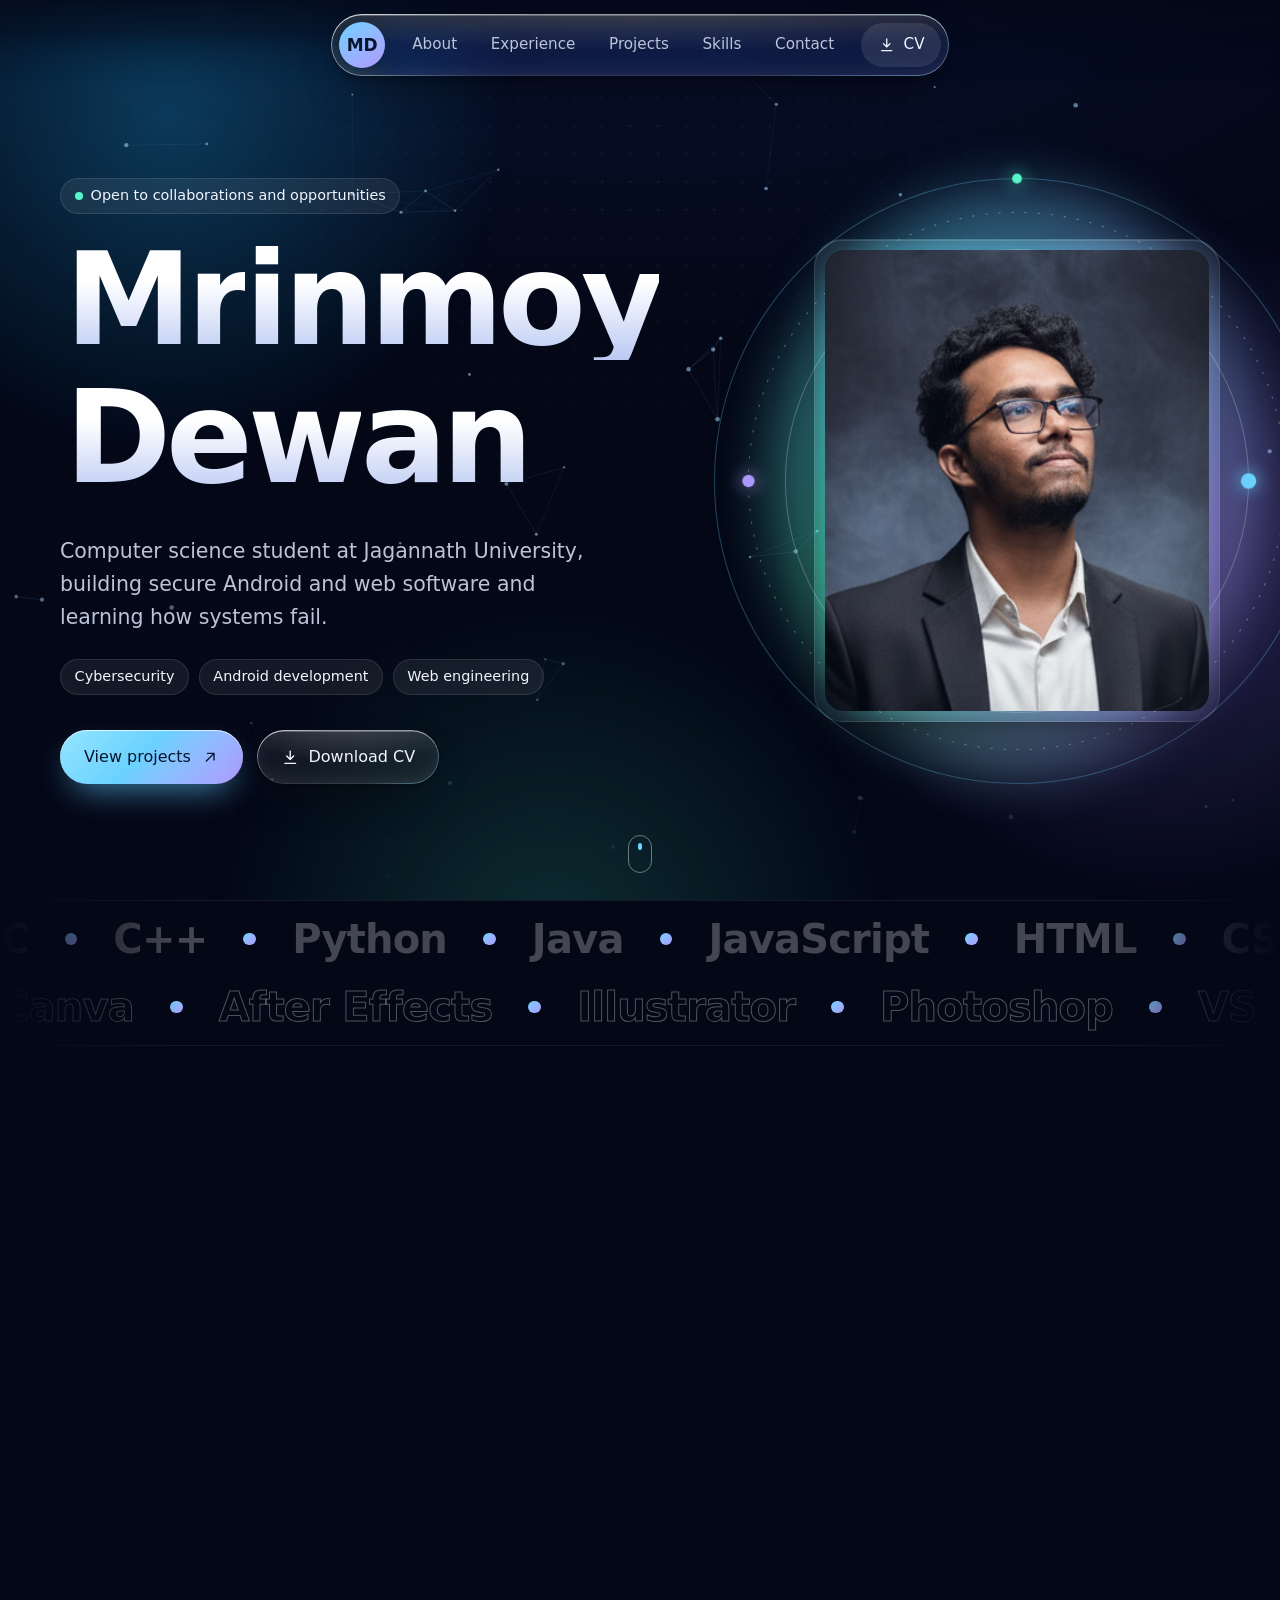
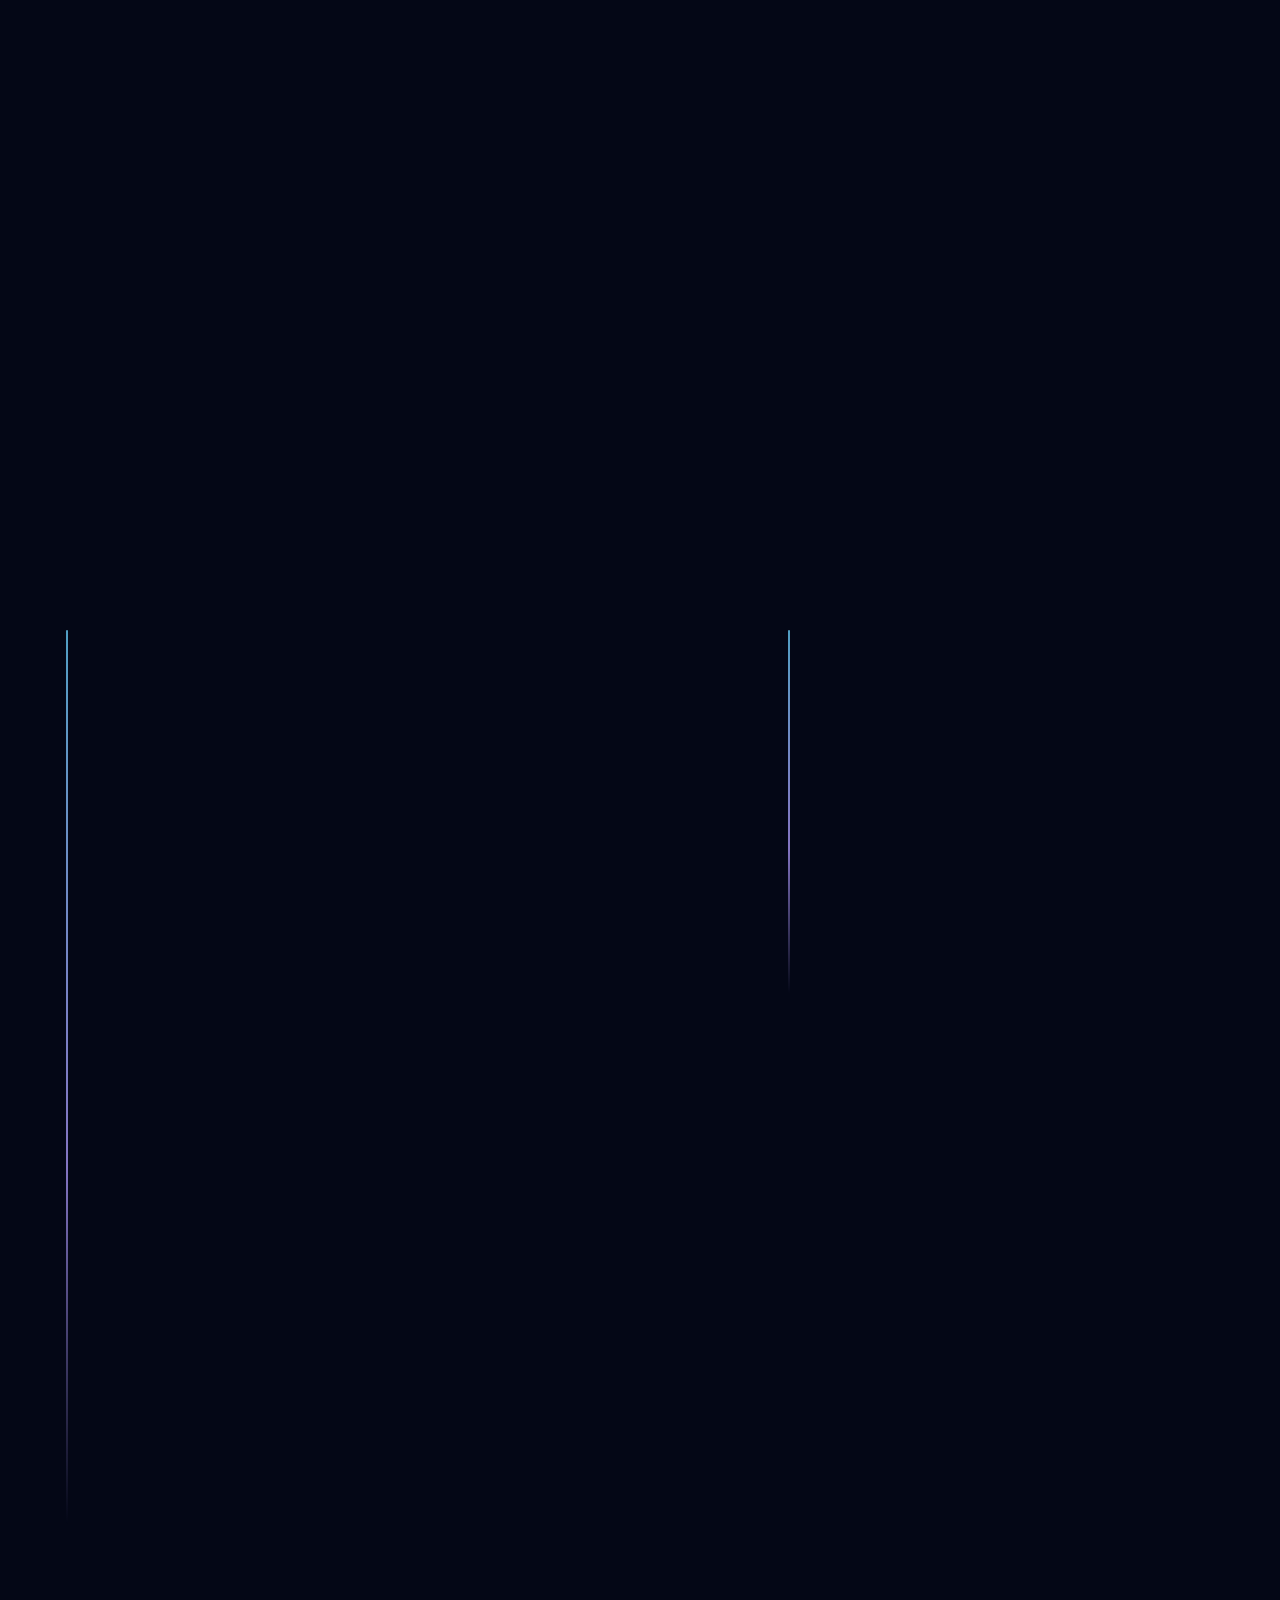
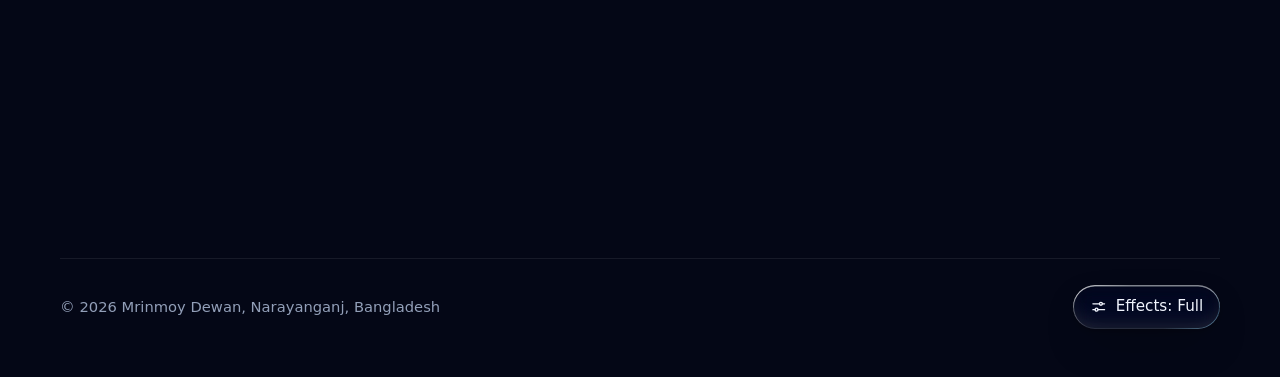
==== commit c812ca43: "Cover-style hero, bold reveals and motion graphics - Hero portrait enlarged; on phones/tablets it be" ====
--- a/index.html
+++ b/index.html
@@ -71,6 +71,7 @@
     <header class="nav-wrap">
         <nav class="nav glass glass--lens" aria-label="Main">
             <a href="#top" class="brand" aria-label="Mrinmoy Dewan, back to top"><span aria-hidden="true">MD</span></a>
+            <span class="brand-name" aria-hidden="true">Mrinmoy Dewan</span>
 
             <ul class="nav-links" id="nav-links">
                 <li><a href="#about">About</a></li>
@@ -101,6 +102,7 @@
 
         <!-- ============ HERO ============ -->
         <section class="hero" id="top" aria-labelledby="hero-title">
+            <canvas class="net" id="net" aria-hidden="true"></canvas>
             <div class="container hero-grid">
 
                 <div class="hero-copy">
@@ -138,20 +140,39 @@
 
                 <div class="hero-visual">
                     <div class="visual-in hero-in" data-d="3">
+                        <!-- Motion graphic: orbit rings with satellites (CSS-animated SVG) -->
+                        <svg class="rings" viewBox="0 0 400 400" aria-hidden="true" focusable="false">
+                            <circle class="ring ring-a" cx="200" cy="200" r="150" pathLength="1"/>
+                            <circle class="ring ring-b" cx="200" cy="200" r="174"/>
+                            <circle class="ring ring-c" cx="200" cy="200" r="196" pathLength="1"/>
+                            <g class="sat sat-a"><circle cx="350" cy="200" r="5"/></g>
+                            <g class="sat sat-b"><circle cx="26" cy="200" r="4"/></g>
+                            <g class="sat sat-c"><circle cx="200" cy="4" r="3.2"/></g>
+                        </svg>
+                        <!-- To change the photo, replace assets/profile.jpg (any size or shape; 1200px+ wide looks sharpest) -->
                         <div class="portrait surface tilt">
                             <img src="assets/profile.jpg" alt="Portrait of Mrinmoy Dewan" width="402" height="401" fetchpriority="high">
+                            <span class="shine" aria-hidden="true"></span>
                         </div>
                         <div class="orbit" aria-hidden="true"></div>
                     </div>
                 </div>
 
             </div>
-        </section>
+            <a class="scroll-cue" href="#about" aria-label="Scroll to About"><span aria-hidden="true"></span></a>
+        </section>
+
+        <!-- ============ SKILLS TICKER (decorative; the real list is in Skills) ============ -->
+        <div class="ticker" id="ticker" aria-hidden="true">
+            <div class="ticker-row"></div>
+            <div class="ticker-row ticker-row--rev"></div>
+        </div>
 
         <!-- ============ ABOUT ============ -->
         <section class="section" id="about" aria-labelledby="about-title">
             <div class="container">
                 <header class="section-head reveal">
+                    <p class="sec-no" aria-hidden="true"><span>01</span><i></i></p>
                     <h2 id="about-title" class="h2">About</h2>
                     <p class="section-sub">What I study, what I build, what I care about.</p>
                 </header>
@@ -182,6 +203,7 @@
         <section class="section" id="experience" aria-labelledby="exp-title">
             <div class="container">
                 <header class="section-head reveal">
+                    <p class="sec-no" aria-hidden="true"><span>02</span><i></i></p>
                     <h2 id="exp-title" class="h2">Experience</h2>
                     <p class="section-sub">Leadership roles and education.</p>
                 </header>
@@ -203,6 +225,7 @@
         <section class="section" id="projects" aria-labelledby="proj-title">
             <div class="container">
                 <header class="section-head reveal">
+                    <p class="sec-no" aria-hidden="true"><span>03</span><i></i></p>
                     <h2 id="proj-title" class="h2">Projects</h2>
                     <p class="section-sub">Selected work. Open a project for details, or go straight to the source.</p>
                 </header>
@@ -217,6 +240,7 @@
         <section class="section" id="skills" aria-labelledby="skills-title">
             <div class="container">
                 <header class="section-head reveal">
+                    <p class="sec-no" aria-hidden="true"><span>04</span><i></i></p>
                     <h2 id="skills-title" class="h2">Skills</h2>
                     <p class="section-sub">Tools I use regularly.</p>
                 </header>
--- a/style.css
+++ b/style.css
@@ -161,9 +161,11 @@
     .section { padding: clamp(4.5rem, 10vw, 8rem) 0; }
     .section-head { margin-bottom: clamp(2rem, 4vw, 3.2rem); }
 
-    .hero { min-height: 100vh; min-height: 100svh; display: grid; align-items: center; padding: calc(var(--nav-h) + 4.5rem) 0 4rem; }
+    .hero { position: relative; overflow-x: clip; min-height: 100vh; min-height: 100svh; display: grid; align-items: center; padding: calc(var(--nav-h) + 4.5rem) 0 4.5rem; }
     .hero-grid { display: grid; grid-template-columns: minmax(0, 1.25fr) minmax(0, .75fr); gap: clamp(2rem, 6vw, 5rem); align-items: center; }
-    .hero-visual { position: relative; justify-self: center; width: min(100%, 360px); }
+    .hero-grid { position: relative; z-index: 1; }
+    .hero-visual { position: relative; justify-self: center; width: min(100%, 440px); }
+    main { overflow-x: clip; }
 
     .about-grid { display: grid; grid-template-columns: minmax(0, 1.3fr) minmax(0, .8fr); gap: clamp(1.5rem, 4vw, 3.5rem); align-items: start; }
     .exp-grid   { display: grid; grid-template-columns: minmax(0, 1.2fr) minmax(0, .8fr); gap: clamp(2rem, 5vw, 4rem); align-items: start; }
@@ -178,10 +180,17 @@
     .detail { display: grid; grid-template-columns: minmax(0, 1fr) minmax(0, 20rem); gap: clamp(1.5rem, 4vw, 3.5rem); margin-top: 3rem; align-items: start; }
 
     @media (max-width: 960px) {
-        .hero-grid, .about-grid, .exp-grid, .detail { grid-template-columns: 1fr; }
+        .hero-grid, .about-grid, .exp-grid, .detail { grid-template-columns: minmax(0, 1fr); }
         .projects { grid-template-columns: 1fr; }
-        .hero-visual { order: -1; width: min(34vw, 150px); justify-self: start; }
-        .hero { align-items: start; padding-top: calc(var(--nav-h) + 2.5rem); }
+        /* Phone/tablet hero: the photo becomes a large cover; name and status sit on it.
+           .hero-copy dissolves (display: contents) so its children can be placed on the grid. */
+        .hero { min-height: 0; align-items: start; padding: calc(var(--nav-h) + var(--safe-t) + 2.6rem) 0 1.75rem; }
+        .hero-grid { grid-template-areas: "photo" "lede" "cta" "focus"; gap: 0; max-width: 560px; }
+        .hero-copy { display: contents; }
+        .hero-visual { grid-area: photo; width: 100%; }
+        .display { grid-area: photo; align-self: end; z-index: 2; padding: 0 1.3rem 1.15rem; pointer-events: none; }
+        .status { grid-area: photo; align-self: start; justify-self: start; z-index: 2; margin: 1.1rem 1.1rem 0; }
+        .lede { grid-area: lede; } .cta { grid-area: cta; } .focus { grid-area: focus; }
     }
     @media (max-width: 760px) {
         body { padding-bottom: calc(96px + var(--safe-b)); }
@@ -437,7 +446,7 @@
     @media (max-width: 760px) {
         .skill-row { grid-template-columns: 1fr; gap: .6rem; }
         .contact-actions .btn { width: 100%; }
-        .cta .btn { flex: 1 1 100%; }
+        .cta .btn { flex: 1 1 0; padding-inline: .8rem; white-space: nowrap; }
         .btn { min-height: 54px; }
         .aurora i { opacity: .5; }
         .t-item { -webkit-backdrop-filter: none; backdrop-filter: none; }
@@ -488,8 +497,10 @@
     /* Scroll-driven animation: no scroll listeners where the browser can do it natively */
     @supports (animation-timeline: scroll()) {
         .progress span { animation: grow linear both; animation-timeline: scroll(root); }
-        .hero-copy   { animation: hero-out linear both;   animation-timeline: scroll(root); animation-range: 0px 640px; }
-        .hero-visual { animation: visual-out linear both; animation-timeline: scroll(root); animation-range: 0px 640px; }
+        @media (min-width: 961px) {
+            .hero-copy   { animation: hero-out linear both;   animation-timeline: scroll(root); animation-range: 0px 640px; }
+            .hero-visual { animation: visual-out linear both; animation-timeline: scroll(root); animation-range: 0px 640px; }
+        }
     }
     @supports (animation-timeline: view()) {
         .timeline::before { animation: draw linear both; animation-timeline: view(); animation-range: entry 5% cover 55%; transform: none; }
@@ -543,3 +554,144 @@
     :root[data-fx="lite"] .tilt { transform: none; }
     :root[data-fx="lite"] .orbit { display: none; }
 }
+
+
+/* ============================================================
+   HERO COVER, MOTION GRAPHICS, BOLD REVEALS
+   (same layers as above; later rules in a layer win by source order)
+   ============================================================ */
+@layer components {
+
+    /* ----- hero portrait: large cover ----- */
+    .portrait { padding: 10px; }
+    .portrait img { aspect-ratio: 4 / 4.8; object-position: 50% 20%; }
+    .shine { position: absolute; inset: 10px; border-radius: var(--r-inner); overflow: hidden; pointer-events: none; z-index: 1; }
+    .shine::before { content: ""; position: absolute; inset: -20% -60%; background: linear-gradient(105deg, transparent 42%, oklch(1 0 0 / .28) 50%, transparent 58%);
+        translate: -70% 0; animation: shine 7s var(--ease-io) 2s infinite; }
+
+    /* ----- orbit rings ----- */
+    .portrait { z-index: 1; }
+    .orbit { opacity: .42; inset: -10%; }
+    .rings { position: absolute; z-index: 0; left: 50%; top: 50%; width: 152%; max-width: none; aspect-ratio: 1; translate: -50% -50%; overflow: visible; pointer-events: none; }
+    .ring { fill: none; stroke: oklch(1 0 0 / .22); stroke-width: .7; }
+    .ring-a, .ring-c { stroke-dasharray: 1; stroke-dashoffset: 1; animation: ring-draw 2.2s var(--ease) .6s forwards; }
+    .ring-c { stroke: oklch(0.82 0.12 232 / .28); animation-delay: 1s; }
+    .ring-b { stroke-dasharray: 1.5 7; stroke: oklch(1 0 0 / .3); transform-box: view-box; transform-origin: center; animation: spin 80s linear infinite; }
+    .sat { transform-box: view-box; transform-origin: center; animation: spin 16s linear infinite, fade-in 1s 1.6s both; }
+    .sat-a circle { fill: var(--sky);    filter: drop-shadow(0 0 6px var(--sky)); }
+    .sat-b { animation-duration: 24s, 1s; animation-direction: reverse, normal; }
+    .sat-b circle { fill: var(--violet); filter: drop-shadow(0 0 6px var(--violet)); }
+    .sat-c { animation-duration: 34s, 1s; }
+    .sat-c circle { fill: var(--mint);   filter: drop-shadow(0 0 6px var(--mint)); }
+
+    /* ----- network canvas behind the hero (drawn by fx.js) ----- */
+    .net { position: absolute; inset: 0; width: 100%; height: 100%; z-index: 0; pointer-events: none; opacity: .9;
+        -webkit-mask-image: linear-gradient(#000 60%, transparent); mask-image: linear-gradient(#000 60%, transparent); }
+
+    /* ----- scroll cue ----- */
+    .scroll-cue { position: absolute; left: 50%; bottom: 22px; z-index: 2; translate: -50% 0; display: grid; place-items: start center; width: 44px; height: 48px;
+        animation: fade-in 1s 2.4s both; }
+    .scroll-cue span { width: 24px; height: 38px; margin-top: 5px; border-radius: 14px; border: 1.5px solid oklch(1 0 0 / .4); position: relative; }
+    .scroll-cue span::after { content: ""; position: absolute; left: 50%; top: 7px; width: 4px; height: 7px; margin-left: -2px; border-radius: 3px; background: var(--sky); animation: cue 1.8s var(--ease-io) infinite; }
+
+    /* ----- skills ticker ----- */
+    .ticker { display: grid; gap: .5rem; padding: .5rem 0; overflow: hidden; border-block: 1px solid oklch(1 0 0 / .07);
+        -webkit-mask-image: linear-gradient(90deg, transparent, #000 14%, #000 86%, transparent); mask-image: linear-gradient(90deg, transparent, #000 14%, #000 86%, transparent); }
+    .ticker-row { display: flex; width: max-content; animation: marquee 44s linear infinite; }
+    .ticker-row--rev { animation-direction: reverse; animation-duration: 56s; }
+    .ticker-set { display: flex; align-items: center; flex: none; }
+    .tick { display: inline-flex; align-items: center; font-family: var(--font-display); font-weight: 700; font-size: clamp(1.5rem, 3.4vw, 2.5rem); line-height: 1.5; letter-spacing: -.02em; white-space: nowrap; color: oklch(1 0 0 / .26); }
+    .ticker-row--rev .tick { color: transparent; -webkit-text-stroke: 1px oklch(1 0 0 / .3); }
+    .tick::after { content: ""; width: .32em; height: .32em; margin: 0 .9em; border-radius: 50%; background: linear-gradient(135deg, var(--sky), var(--violet)); }
+
+    /* ----- section heads: number + drawn line ----- */
+    .sec-no { display: flex; align-items: center; gap: .9rem; margin-bottom: 1rem; font-family: var(--font-mono); font-size: .85rem; color: var(--sky); }
+    .sec-no i { display: block; height: 1px; width: min(9rem, 30vw); background: linear-gradient(90deg, var(--sky), transparent); }
+    .h2 .w { display: inline-block; overflow: hidden; vertical-align: bottom; padding-bottom: .2em; margin-bottom: -.2em; }
+    .h2 .w > span { display: inline-block; }
+
+    /* ----- top bar name (phones) ----- */
+    .brand-name { display: none; }
+
+    @media (min-width: 961px) and (max-width: 1100px) { .rings { width: 130%; } }
+
+    @media (max-width: 960px) {
+        .rings, .scroll-cue { display: none; }
+        .portrait { padding: 8px; }
+        .portrait img { aspect-ratio: 4 / 4.3; }
+        .portrait::after { content: ""; position: absolute; inset: 8px; z-index: 1; border-radius: var(--r-inner); pointer-events: none;      /* scrim so the name stays readable on any photo */
+            background: linear-gradient(oklch(0.135 0.035 268 / .55), transparent 22%, transparent 48%, oklch(0.135 0.035 268 / .92)); }
+        .display { font-size: clamp(3rem, 13.5vw, 5.4rem); }
+        .status { background: oklch(0.16 0.035 268 / .66); -webkit-backdrop-filter: blur(8px); backdrop-filter: blur(8px); font-size: .82rem; }
+        .lede { margin-top: 1.3rem; }
+        .cta { margin-top: 1.3rem; flex-wrap: nowrap; }
+        .focus { margin-top: 1.1rem; }
+        .focus .chip { font-size: .82rem; padding: .28rem .7rem; }
+    }
+    @media (max-width: 760px) {
+        .brand-name { display: block; white-space: nowrap; margin-right: auto; padding-left: .35rem; font-family: var(--font-display); font-weight: 650; letter-spacing: -.01em; color: var(--text); }
+        .ticker { margin-top: .5rem; }
+        .hero .focus { display: none; }            /* repeated in About; keeps both buttons clear of the dock */
+    }
+}
+
+@layer motion {
+    @keyframes shine     { 0% { translate: -70% 0; } 22%, 100% { translate: 70% 0; } }
+    @keyframes ring-draw { to { stroke-dashoffset: 0; } }
+    @keyframes fade-in   { from { opacity: 0; } }
+    @keyframes cue       { 0% { translate: 0 0; opacity: 0; } 30% { opacity: 1; } 100% { translate: 0 14px; opacity: 0; } }
+    @keyframes marquee   { to { transform: translateX(-50%); } }
+    @keyframes iris      { from { clip-path: inset(46% 46% 46% 46% round 60px); scale: 1.25; } to { clip-path: inset(0 round var(--r-inner)); scale: 1; } }
+
+    /* portrait opens like an iris instead of fading */
+    .portrait img { animation: iris 1.5s var(--ease) .5s both; }
+
+    @media (scripting: enabled) {
+        .reveal { translate: 0 64px; }
+
+        /* headings: words rise out of a mask, the rule draws, the sub-line follows */
+        .section-head.reveal { opacity: 1; translate: none; scale: none; filter: none; }
+        .h2 .w > span { translate: 0 115%; rotate: 7deg; transform-origin: 0 100%;
+            transition: translate 1000ms var(--ease), rotate 1000ms var(--ease); transition-delay: calc(var(--w, 0) * 110ms + 120ms); }
+        .reveal.in .h2 .w > span { translate: none; rotate: none; }
+        .sec-no i { transform: scaleX(0); transform-origin: 0 50%; transition: transform 1200ms var(--ease) 150ms; }
+        .sec-no span, .section-sub { opacity: 0; translate: 0 16px; transition: opacity var(--t-large) var(--ease), translate var(--t-large) var(--ease); }
+        .section-sub { transition-delay: 380ms; }
+        .section-head.in .sec-no i { transform: none; }
+        .section-head.in .sec-no span, .section-head.in .section-sub { opacity: 1; translate: none; }
+
+        /* timeline: the two columns slide in from opposite sides */
+        #leadership-list .t-item.reveal { translate: -72px 0; }
+        #education-list .t-item.reveal, .facts.reveal { translate: 72px 0; }
+
+        /* project cards rise and their covers wipe open */
+        .p-card.reveal { translate: 0 110px; scale: .93; }
+        .p-card.reveal .cover { clip-path: inset(0 0 100% 0 round var(--r-inner)); transition: clip-path 1200ms var(--ease); transition-delay: calc((var(--i, 0) + var(--b, 0)) * 70ms + 260ms); }
+        .p-card.reveal.in .cover { clip-path: inset(0 round var(--r-inner)); }
+        .p-card.reveal .cover img, .p-card.reveal .cover span { scale: 1.3; transition: scale 1600ms var(--ease), transform 1000ms var(--ease); transition-delay: calc((var(--i, 0) + var(--b, 0)) * 70ms + 260ms), 0s; }
+        .p-card.reveal.in .cover img, .p-card.reveal.in .cover span { scale: 1; }
+
+        .contact-card.reveal { scale: .88; translate: 0 80px; }
+        .reveal.in, #leadership-list .t-item.reveal.in, #education-list .t-item.reveal.in, .facts.reveal.in, .p-card.reveal.in, .contact-card.reveal.in { translate: none; scale: none; }
+    }
+
+    html.is-hidden .ticker-row, .ticker:hover .ticker-row { animation-play-state: paused; }
+}
+
+@layer a11y {
+    :root[data-fx="lite"] .net, :root[data-fx="lite"] .rings, :root[data-fx="lite"] .shine, :root[data-fx="lite"] .scroll-cue { display: none; }
+    :root[data-fx="lite"] .ticker-row { transform: none; }
+    @media (prefers-reduced-motion: reduce) {
+        .rings .sat, .shine, .scroll-cue { display: none; }
+        .ring-a, .ring-c { stroke-dashoffset: 0; }
+    }
+}
+
+@layer components {
+    @media (max-width: 360px) {
+        .brand-name { display: none; }
+        .status { font-size: .74rem; padding-inline: .65rem; }
+        .cta .btn { font-size: .92rem; padding-inline: .5rem; gap: .4rem; }
+        .dock a { font-size: .68rem; }
+    }
+}
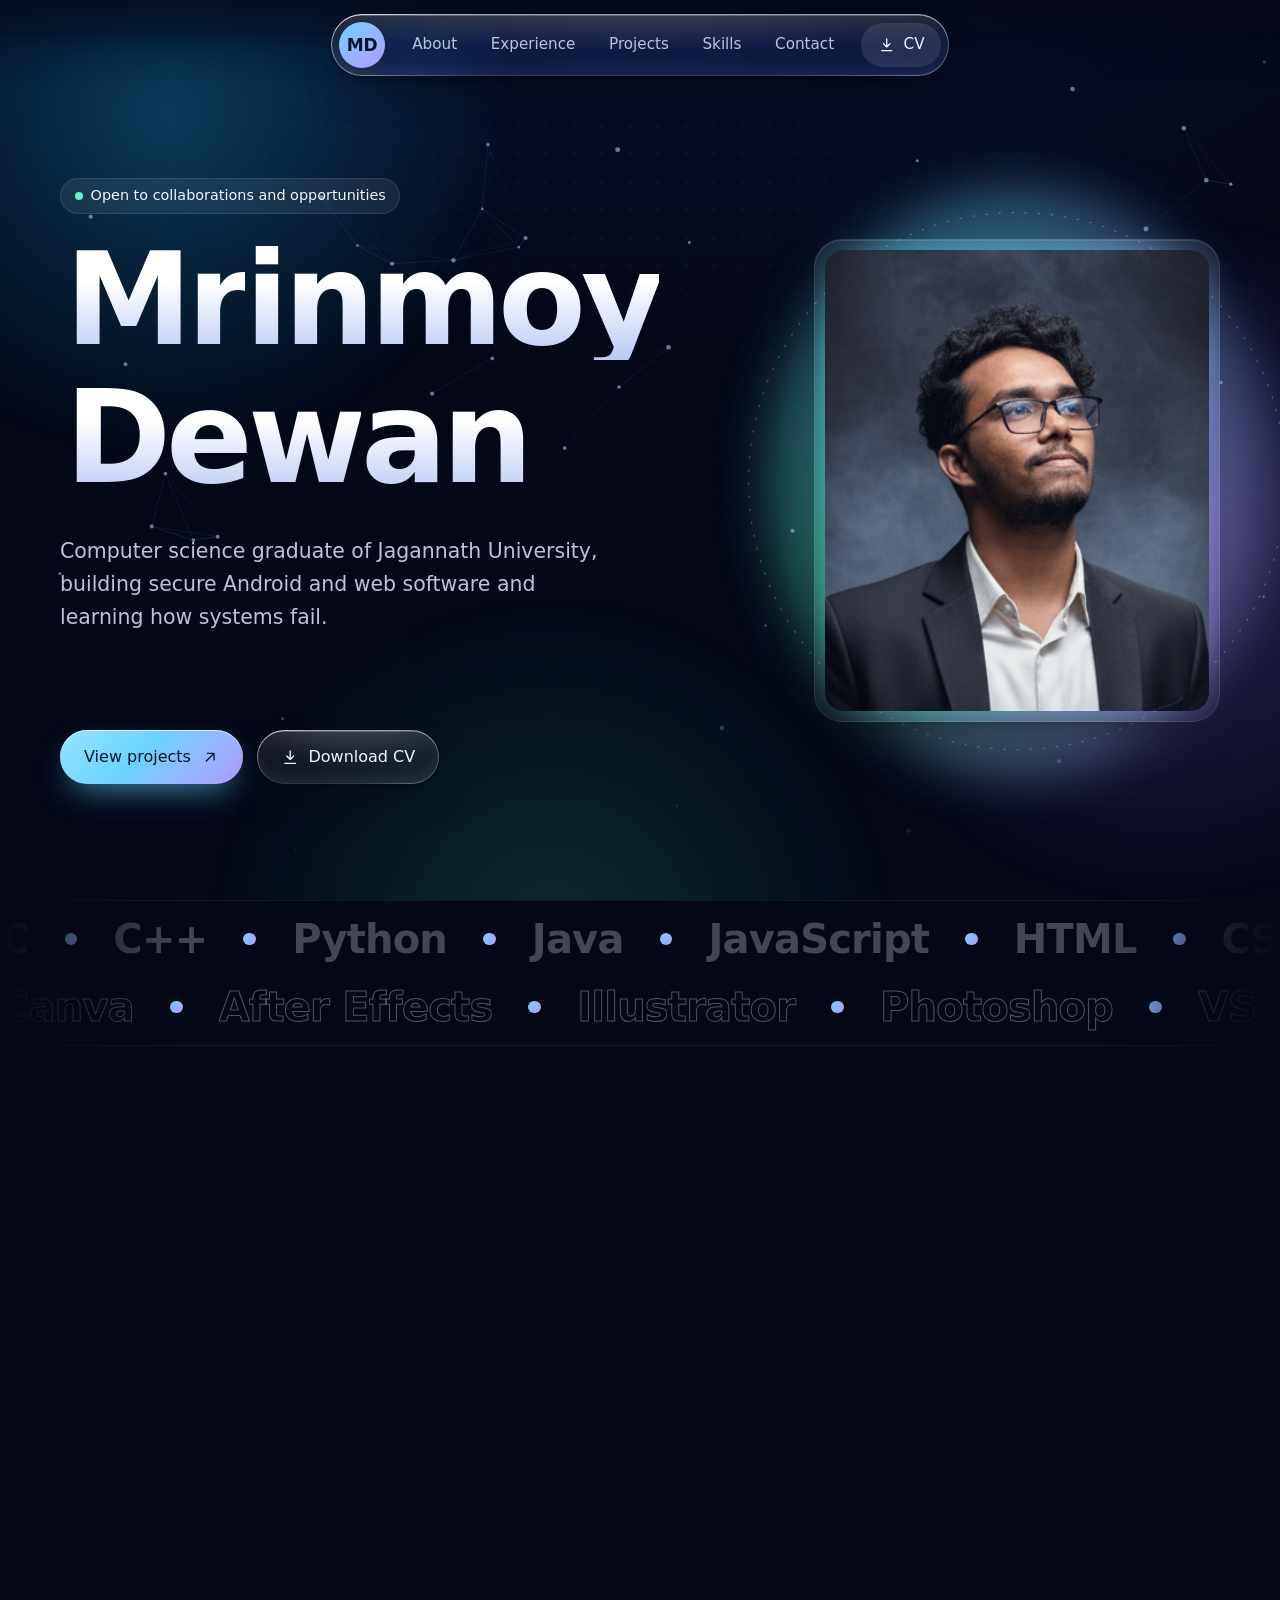
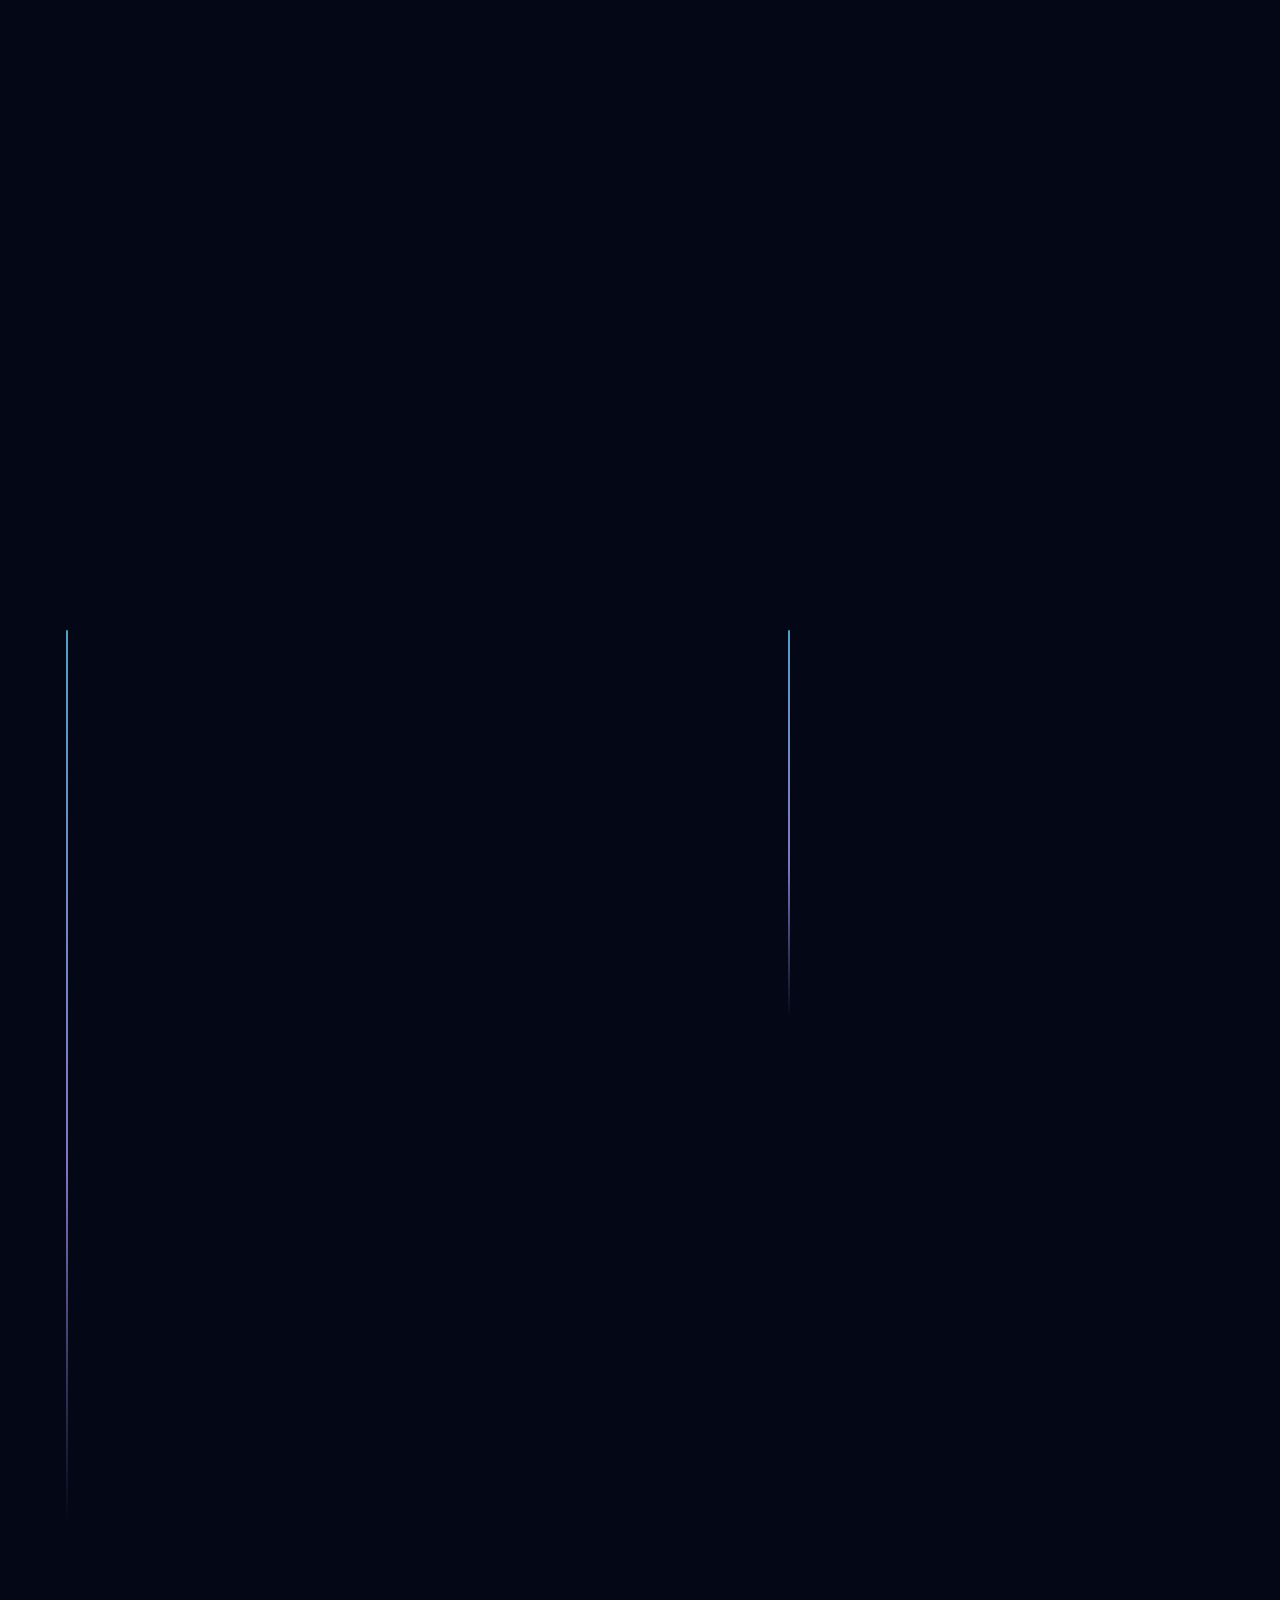
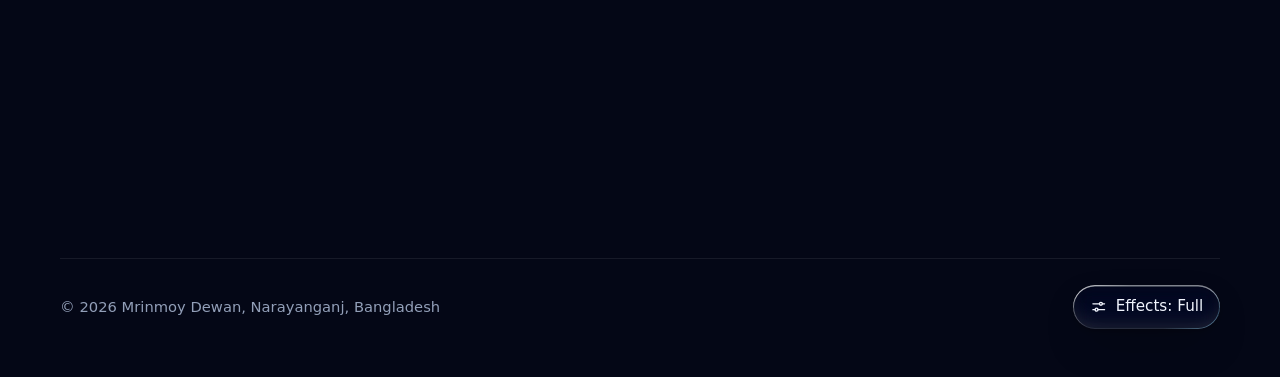
==== commit 0fa8885a: "Update copy for graduation and add CGPA to education - "student" -> "graduate" in hero, About, title" ====
--- a/index.html
+++ b/index.html
@@ -11,13 +11,13 @@
     <meta name="theme-color" content="#060913">
     <meta name="color-scheme" content="dark">
 
-    <title>Mrinmoy Dewan | Computer Science Student, Security and Software</title>
-    <meta name="description" content="Mrinmoy Dewan is a computer science student at Jagannath University building secure Android and web software. Projects, experience and contact.">
+    <title>Mrinmoy Dewan | Computer Science Graduate, Security and Software</title>
+    <meta name="description" content="Mrinmoy Dewan is a computer science graduate of Jagannath University building secure Android and web software. Projects, experience and contact.">
     <meta name="author" content="Mrinmoy Dewan">
 
     <meta property="og:type" content="website">
     <meta property="og:title" content="Mrinmoy Dewan | Security and Software">
-    <meta property="og:description" content="Computer science student building secure Android and web software.">
+    <meta property="og:description" content="Computer science graduate building secure Android and web software.">
     <meta property="og:url" content="https://hackermanmri.github.io/">
     <meta property="og:image" content="https://hackermanmri.github.io/assets/og-image.jpg">
     <meta name="twitter:card" content="summary_large_image">
@@ -117,7 +117,7 @@
                     </h1>
 
                     <p class="lede hero-in" data-d="6">
-                        Computer science student at Jagannath University, building secure Android and web software and learning how systems fail.
+                        Computer science graduate of Jagannath University, building secure Android and web software and learning how systems fail.
                     </p>
 
                     <ul class="focus hero-in" data-d="7" aria-label="Focus areas">
@@ -180,17 +180,17 @@
                 <div class="about-grid">
                     <div class="about-copy reveal">
                         <p>
-                            I'm a computer science student with a foundation in cybersecurity, Android and web development, and visual design.
+                            I'm a computer science graduate with a foundation in cybersecurity, Android and web development, and visual design.
                             I'm most interested in how software behaves under load and under attack, which is why performance analysis and security keep pulling me back in.
                         </p>
                         <p>
-                            Outside coursework I run teams and events: I've served as Vice Chair of the IEEE Computer Society JnU Student Branch Chapter and as webmaster for its website.
-                            I'm open to collaborations, internships and conversations about security, software engineering and system optimisation.
+                            Alongside my degree I ran teams and events: I've served as Vice Chair of the IEEE Computer Society JnU Student Branch Chapter and as webmaster for its website.
+                            I'm open to collaborations, full-time roles and conversations about security, software engineering and system optimisation.
                         </p>
                     </div>
 
                     <dl class="facts surface tilt reveal" data-i="2">
-                        <div><dt>Studying</dt><dd>B.Sc. Computer Science &amp; Engineering</dd></div>
+                        <div><dt>Degree</dt><dd>B.Sc. Computer Science &amp; Engineering</dd></div>
                         <div><dt>University</dt><dd>Jagannath University, Dhaka</dd></div>
                         <div><dt>Focus</dt><dd>Cybersecurity, Android, Web</dd></div>
                         <div><dt>Based in</dt><dd>Narayanganj, Bangladesh</dd></div>
@@ -256,7 +256,7 @@
             <div class="container">
                 <div class="contact-card surface tilt reveal">
                     <h2 id="contact-title" class="h2">Let's talk</h2>
-                    <p class="contact-sub">Email is the best way to reach me. I'm happy to talk about internships, projects and security.</p>
+                    <p class="contact-sub">Email is the best way to reach me. I'm happy to talk about roles, projects and security.</p>
 
                     <div class="contact-actions">
                         <a class="btn btn-primary magnetic" href="mailto:mrinmoylax01@gmail.com">
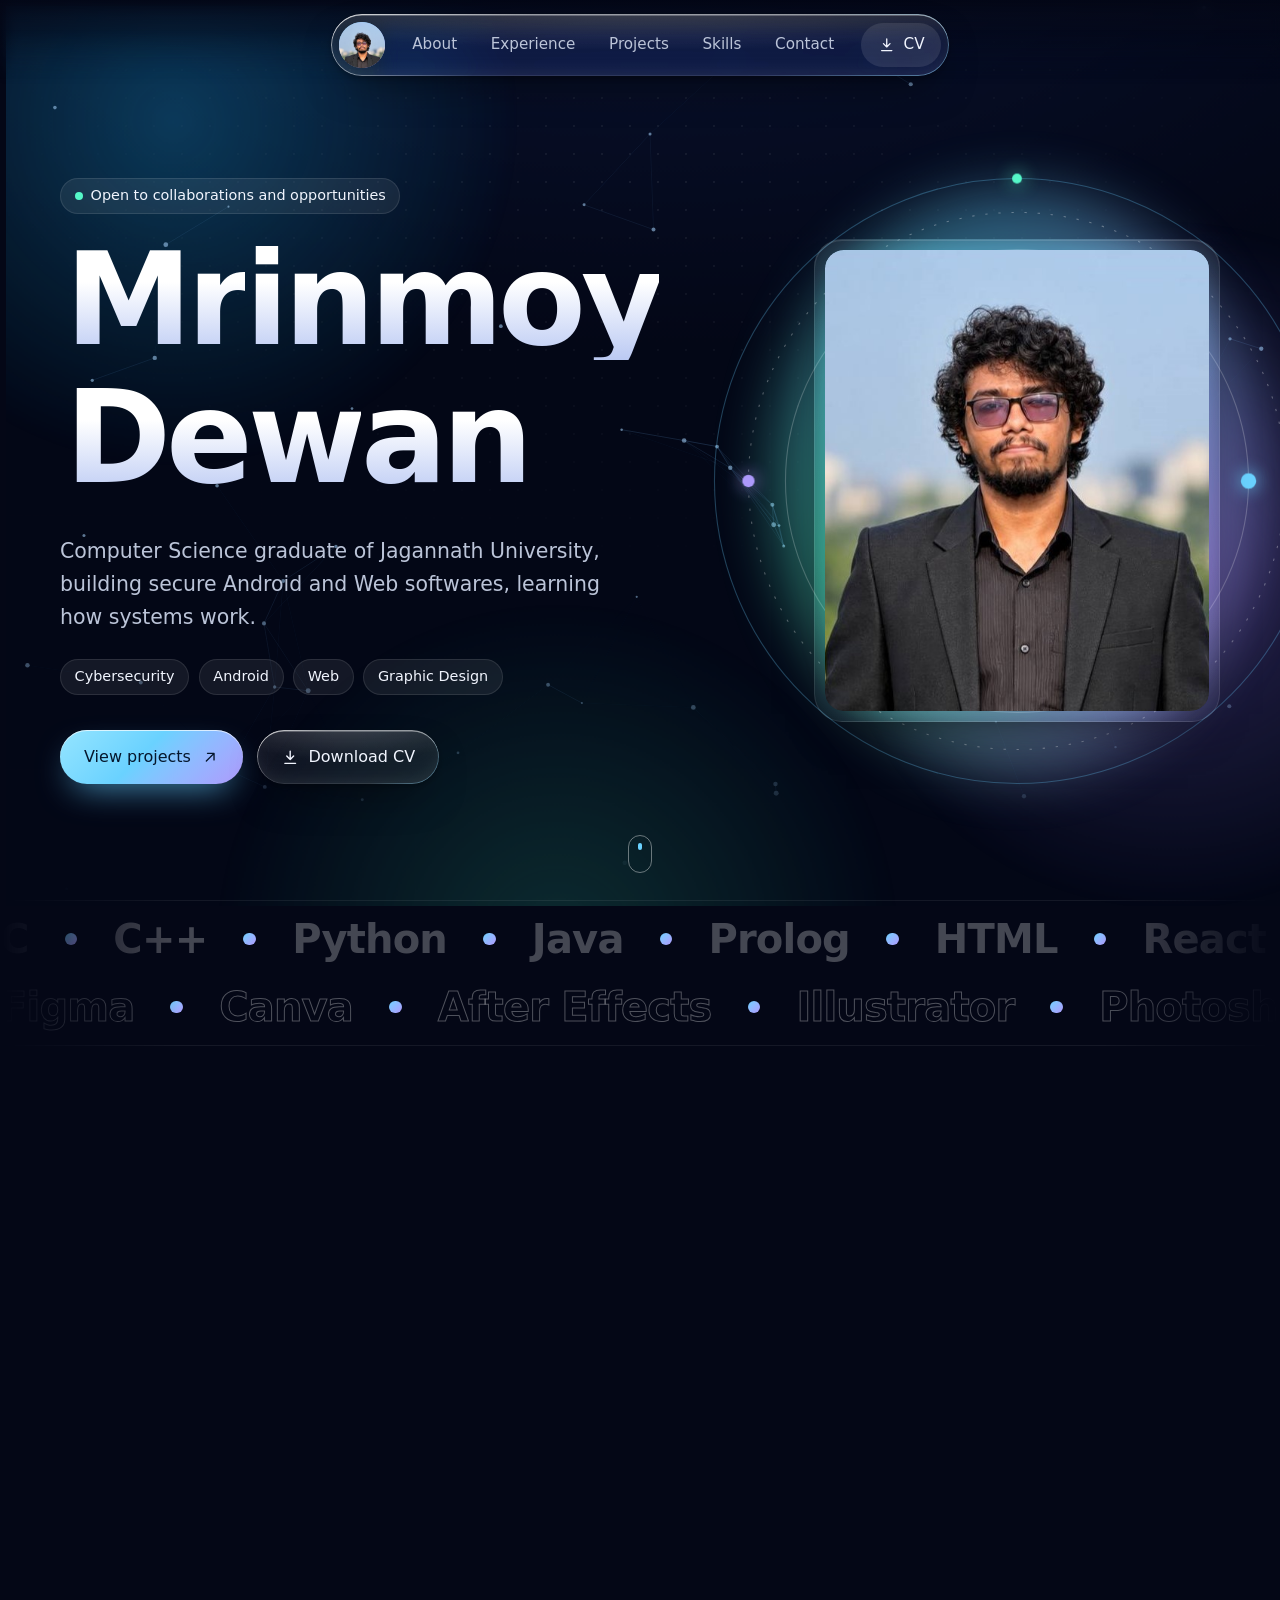
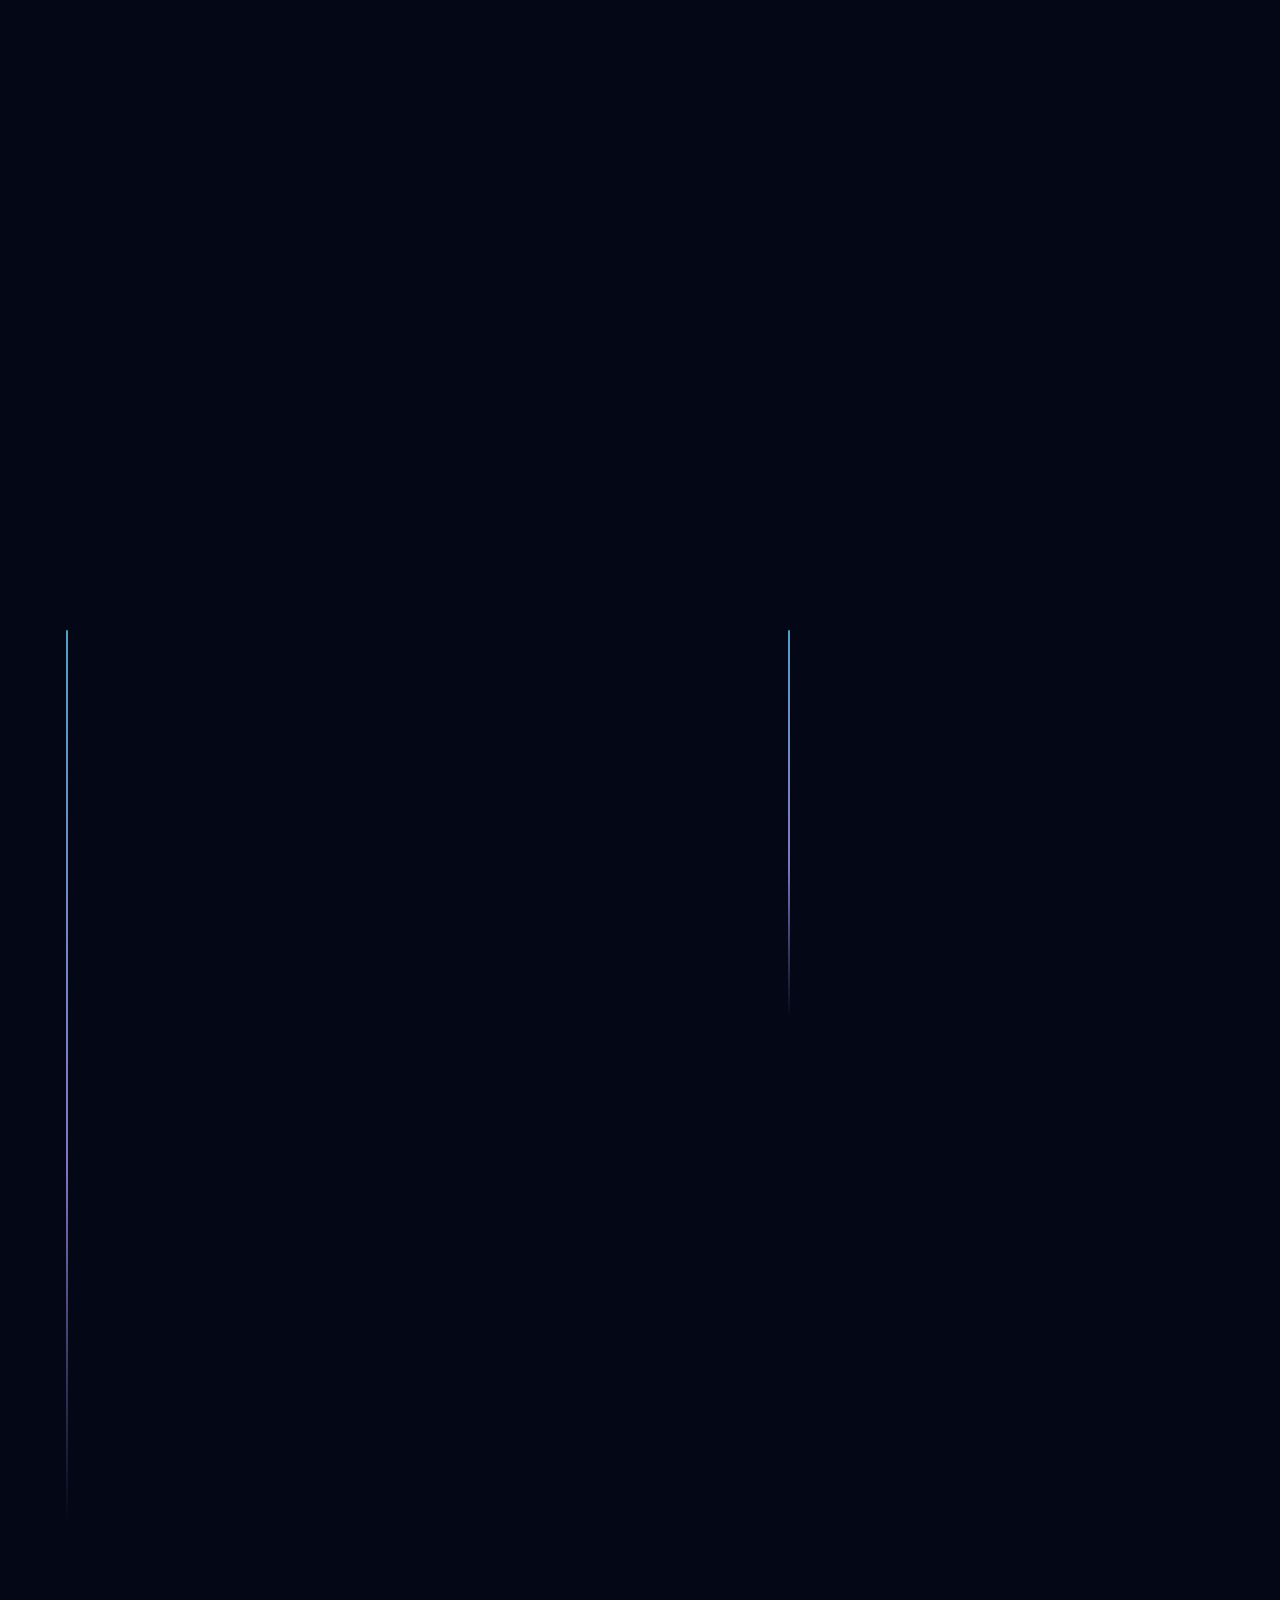
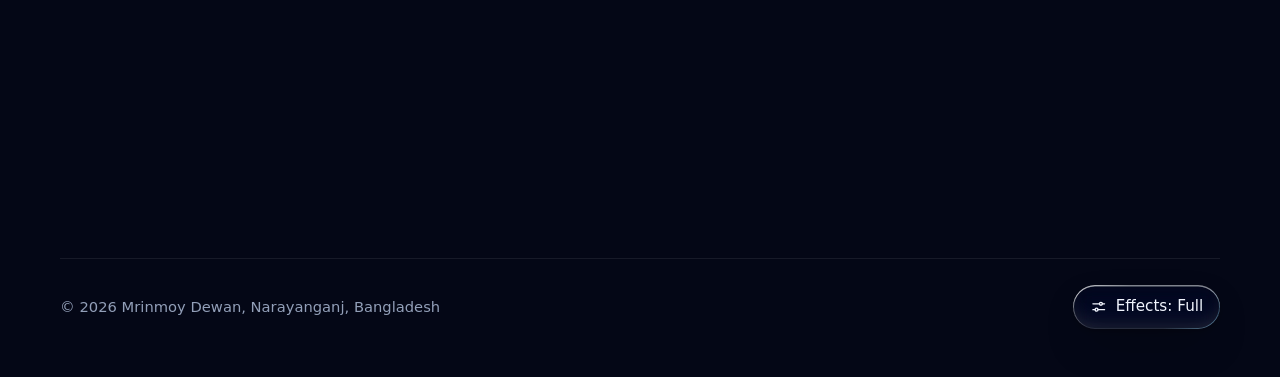
==== commit 91a8e289: "tweaks" ====
--- a/index.html
+++ b/index.html
@@ -70,7 +70,7 @@
     <!-- ============ TOP BAR (floating glass control layer) ============ -->
     <header class="nav-wrap">
         <nav class="nav glass glass--lens" aria-label="Main">
-            <a href="#top" class="brand" aria-label="Mrinmoy Dewan, back to top"><span aria-hidden="true">MD</span></a>
+            <a href="#top" class="brand" aria-label="Mrinmoy Dewan, back to top"><span aria-hidden="true"><img src="assets/profilecir.png" alt="Mrinmoy Dewan" class="brand-img"/></span></a>
             <span class="brand-name" aria-hidden="true">Mrinmoy Dewan</span>
 
             <ul class="nav-links" id="nav-links">
@@ -117,13 +117,14 @@
                     </h1>
 
                     <p class="lede hero-in" data-d="6">
-                        Computer science graduate of Jagannath University, building secure Android and web software and learning how systems fail.
+                        Computer Science graduate of Jagannath University, building secure Android and Web softwares, learning how systems work.
                     </p>
 
                     <ul class="focus hero-in" data-d="7" aria-label="Focus areas">
                         <li class="chip">Cybersecurity</li>
-                        <li class="chip">Android development</li>
-                        <li class="chip">Web engineering</li>
+                        <li class="chip">Android</li>
+                        <li class="chip">Web</li>
+                        <li class="chip">Graphic Design</li>
                     </ul>
 
                     <div class="cta hero-in" data-d="8">
@@ -180,11 +181,11 @@
                 <div class="about-grid">
                     <div class="about-copy reveal">
                         <p>
-                            I'm a computer science graduate with a foundation in cybersecurity, Android and web development, and visual design.
+                            I have a foundation in <b>Cybersecurity</b>, <b>Android</b> and <b>Web development</b> with a creative visual design sense.
                             I'm most interested in how software behaves under load and under attack, which is why performance analysis and security keep pulling me back in.
                         </p>
                         <p>
-                            Alongside my degree I ran teams and events: I've served as Vice Chair of the IEEE Computer Society JnU Student Branch Chapter and as webmaster for its website.
+                            Alongside my degree I ran teams and events: I've served as <b>Vice Chair</b> of the IEEE Computer Society JnU Student Branch Chapter and as webmaster for its website.
                             I'm open to collaborations, full-time roles and conversations about security, software engineering and system optimisation.
                         </p>
                     </div>
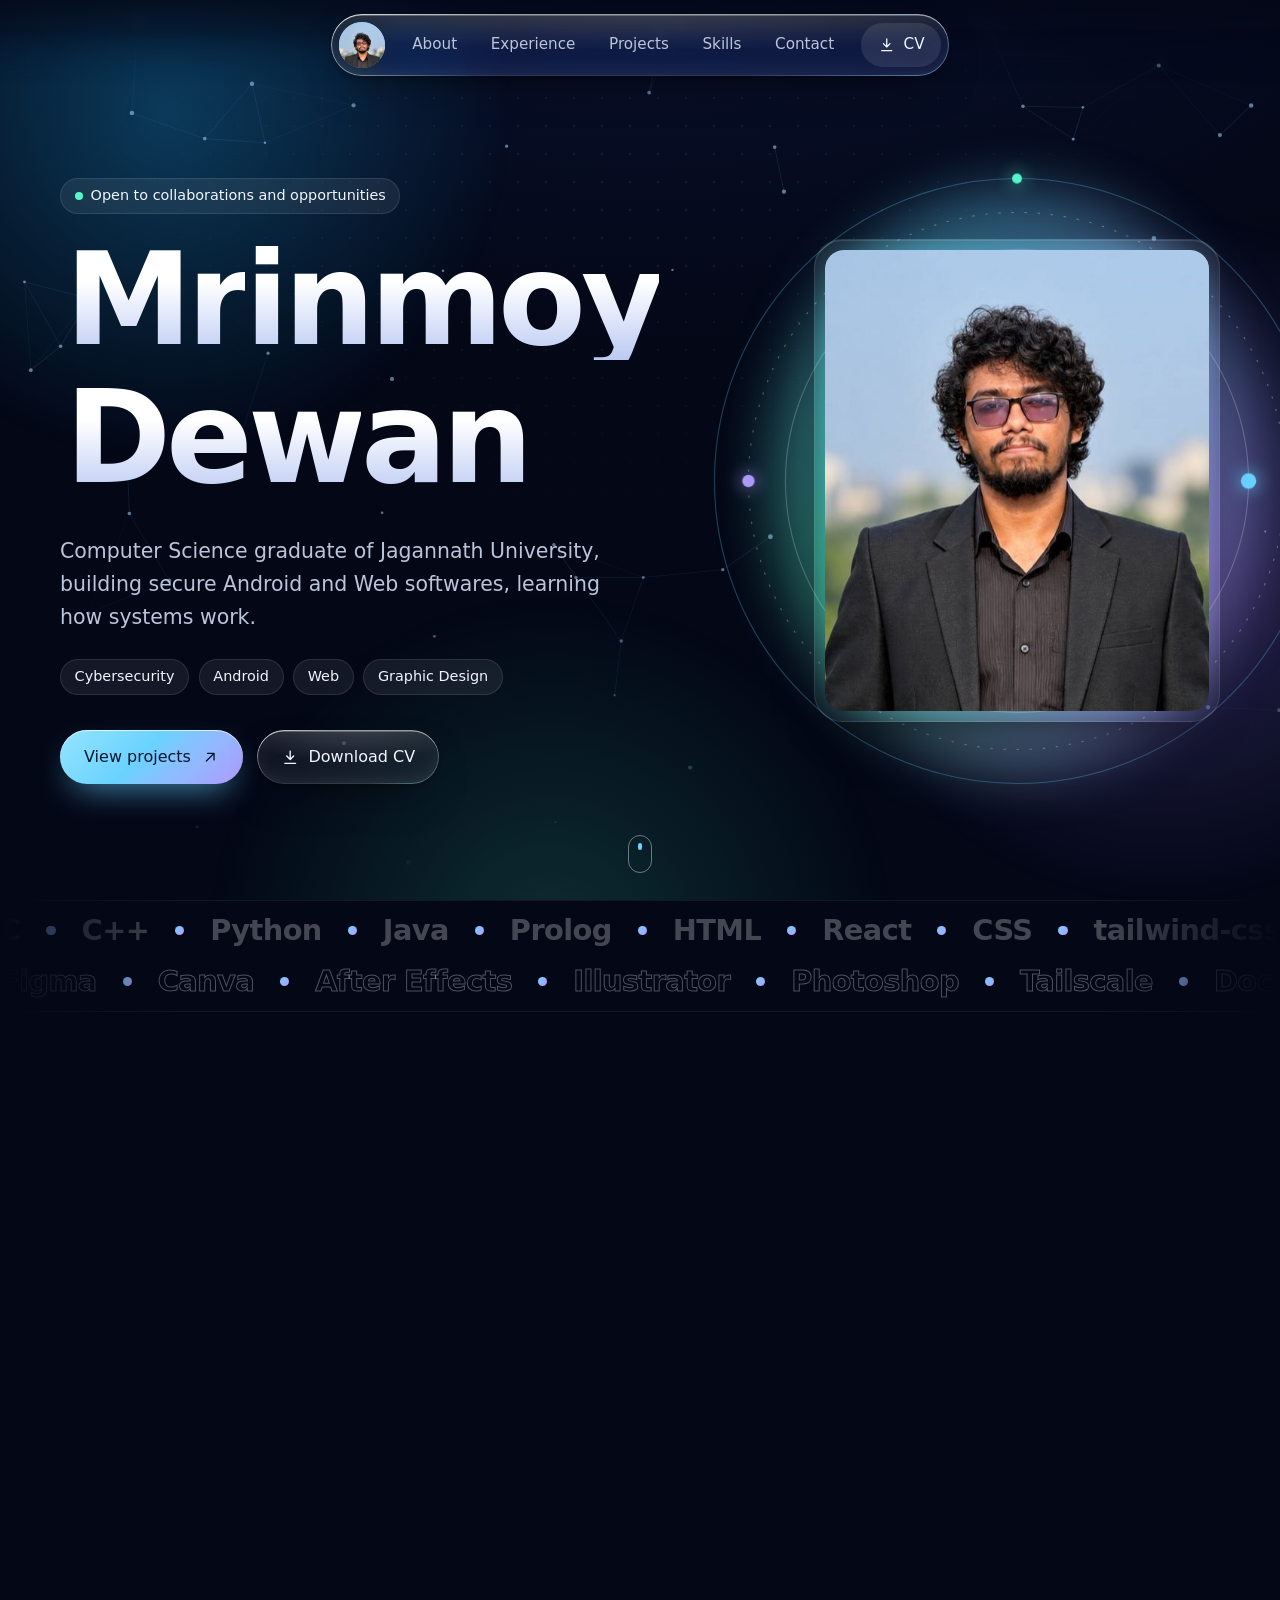
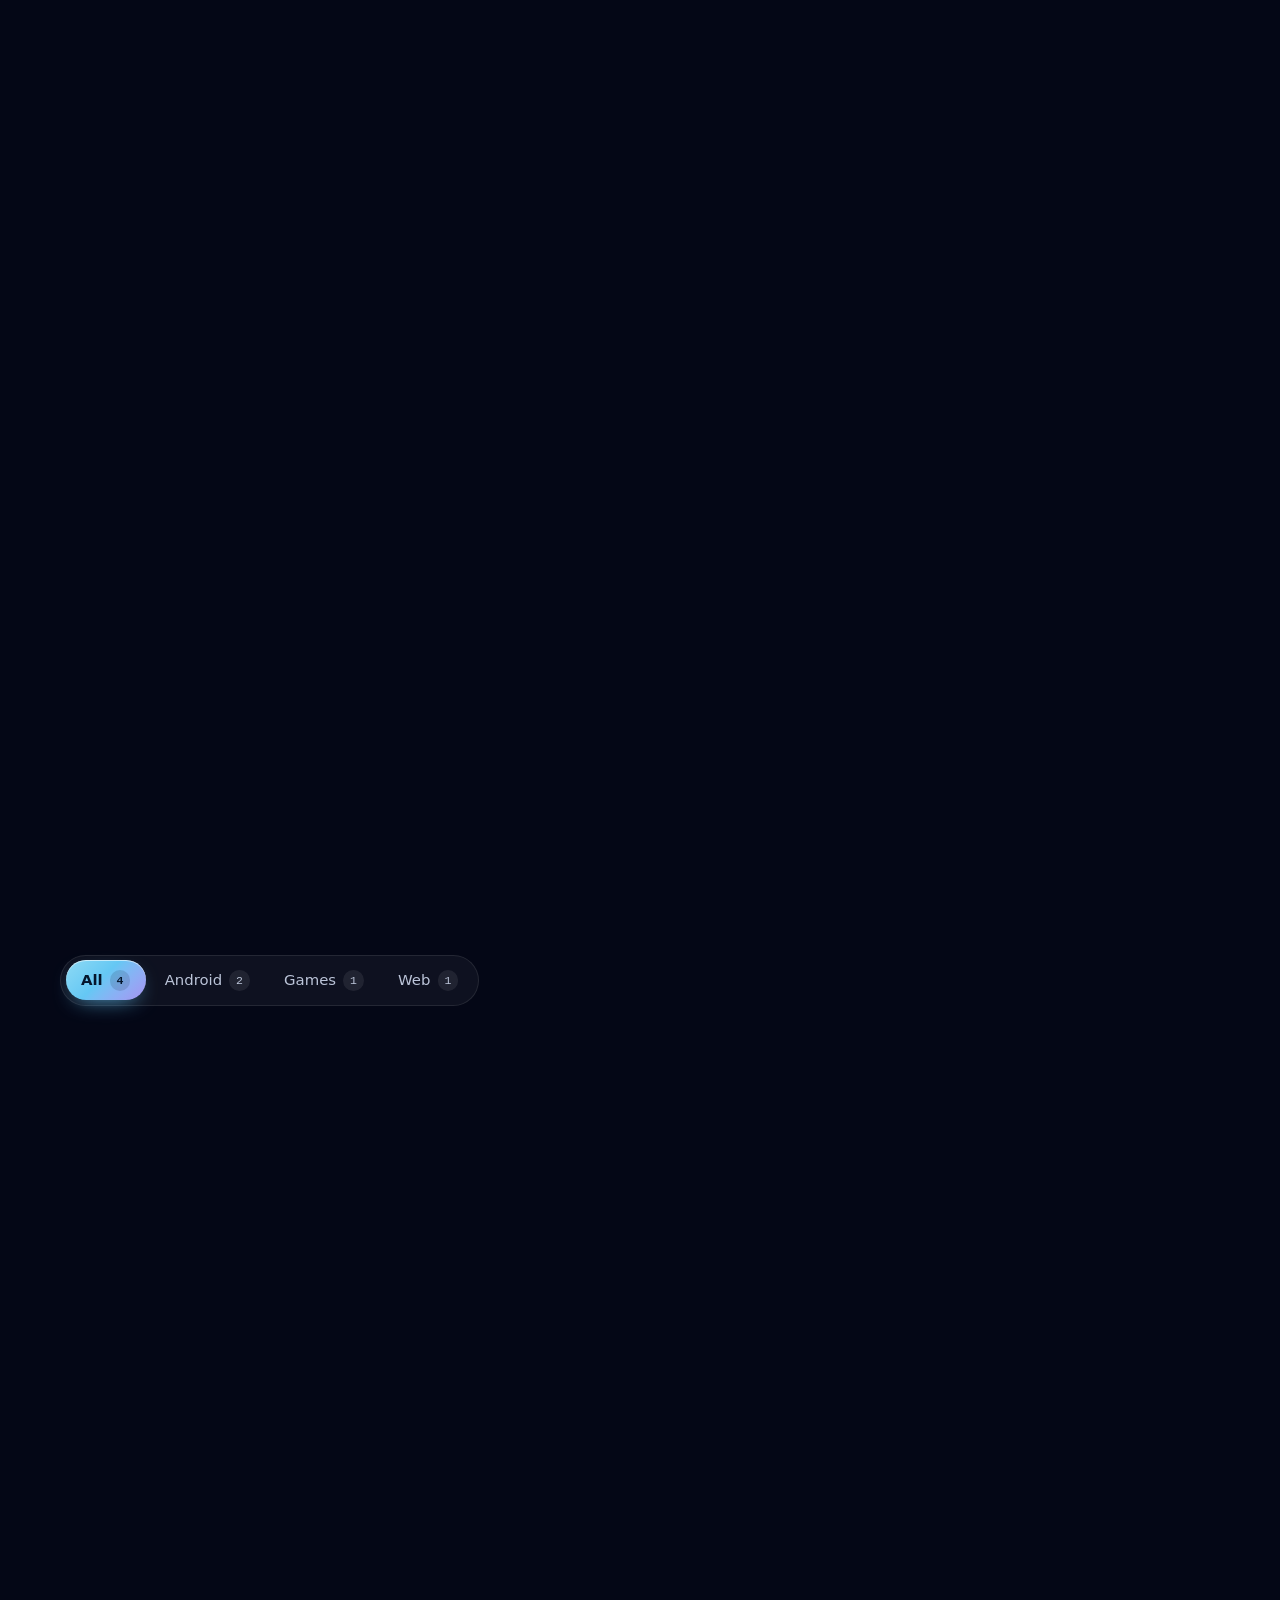
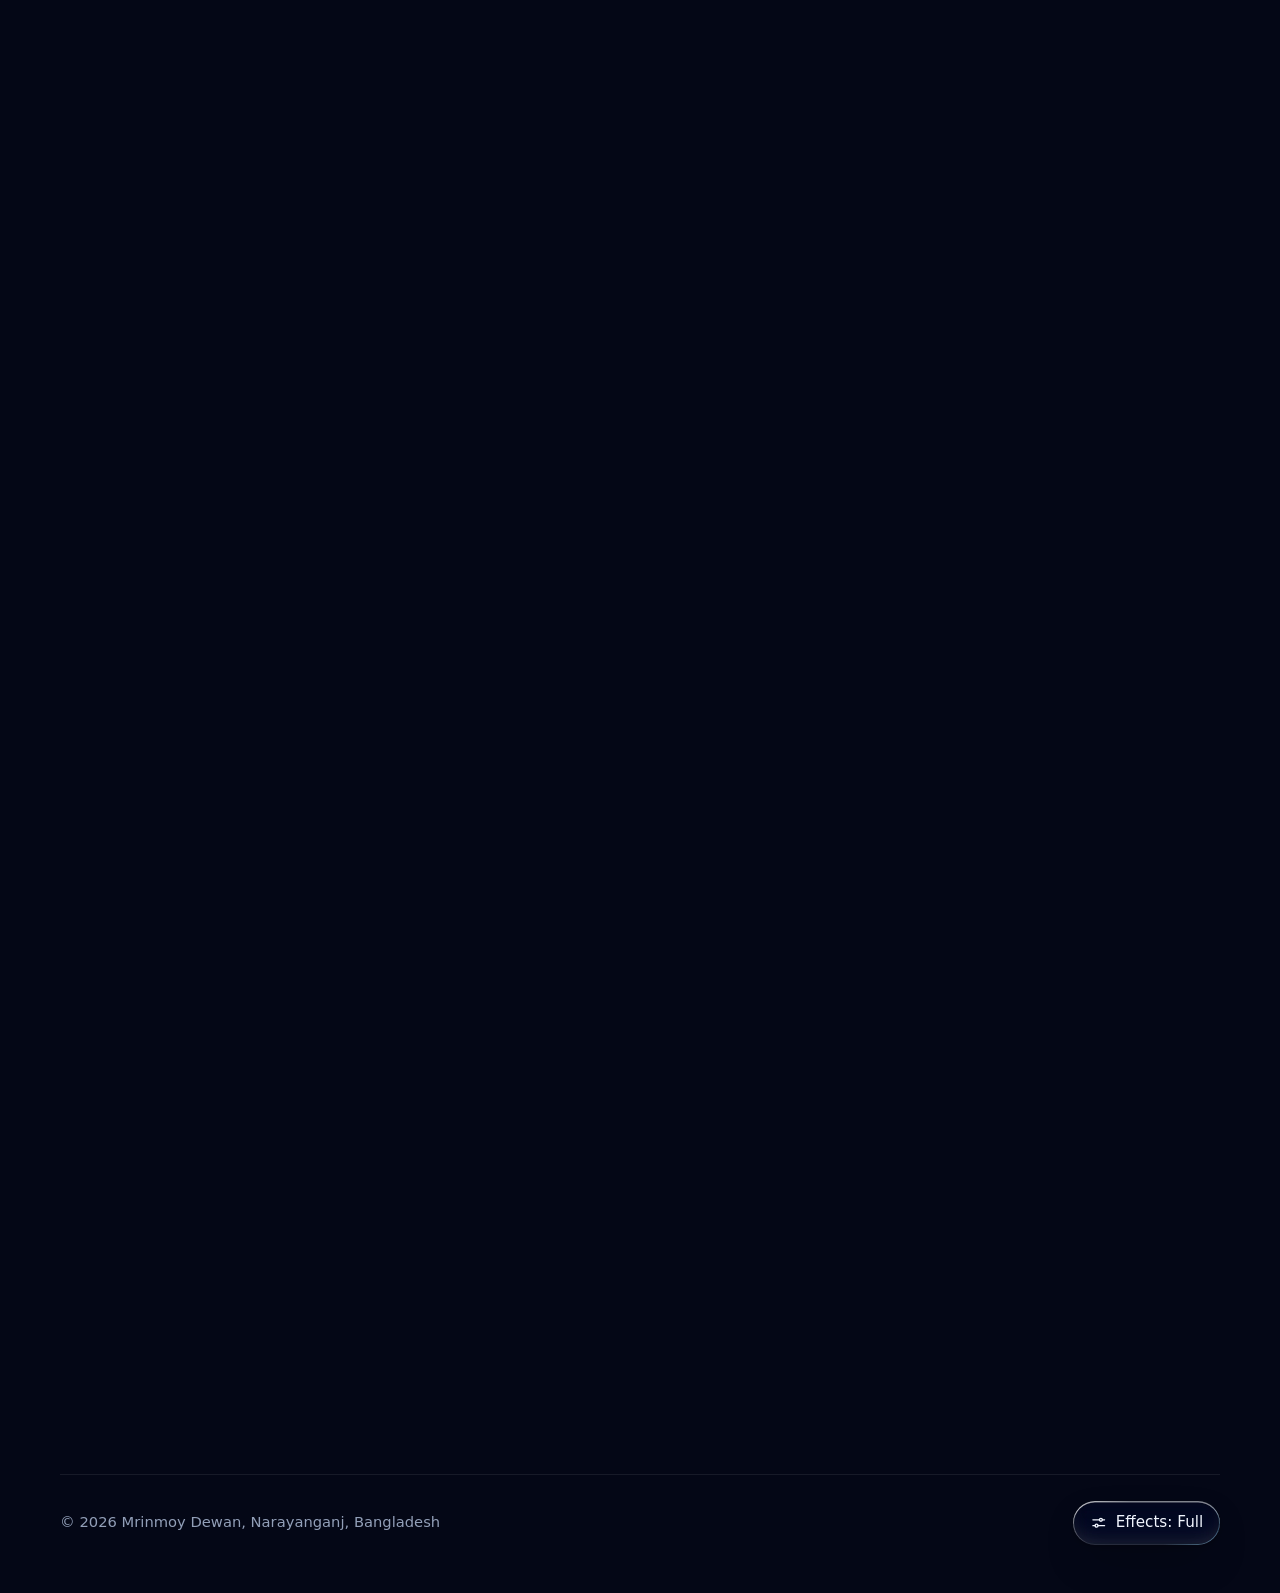
==== commit cc3eb31f: "Compact layout: About bento, Experience dropdowns, filterable project grid - Tighter section rhythm " ====
--- a/index.html
+++ b/index.html
@@ -64,6 +64,13 @@
         <symbol id="i-briefcase" fill="none" stroke="currentColor" stroke-width="1.8" stroke-linecap="round" stroke-linejoin="round" viewBox="0 0 24 24"><rect x="3" y="7.5" width="18" height="12" rx="3"/><path d="M9 7.5V6a2 2 0 0 1 2-2h2a2 2 0 0 1 2 2v1.5M3 13h18"/></symbol>
         <symbol id="i-layers" fill="none" stroke="currentColor" stroke-width="1.8" stroke-linecap="round" stroke-linejoin="round" viewBox="0 0 24 24"><path d="m12 4 8.5 4.5L12 13 3.5 8.5z"/><path d="m3.5 12.5 8.5 4.5 8.5-4.5"/></symbol>
         <symbol id="i-cpu" fill="none" stroke="currentColor" stroke-width="1.8" stroke-linecap="round" stroke-linejoin="round" viewBox="0 0 24 24"><rect x="6" y="6" width="12" height="12" rx="3"/><rect x="9.5" y="9.5" width="5" height="5" rx="1"/><path d="M9 3v3M15 3v3M9 18v3M15 18v3M3 9h3M3 15h3M18 9h3M18 15h3"/></symbol>
+        <symbol id="i-shield" fill="none" stroke="currentColor" stroke-width="1.8" stroke-linecap="round" stroke-linejoin="round" viewBox="0 0 24 24"><path d="M12 3l8 3v6c0 4.5-3.4 8.3-8 9-4.6-.7-8-4.5-8-9V6l8-3z"/><path d="M9 12l2 2 4-4"/></symbol>
+        <symbol id="i-phone" fill="none" stroke="currentColor" stroke-width="1.8" stroke-linecap="round" stroke-linejoin="round" viewBox="0 0 24 24"><rect x="6" y="2.5" width="12" height="19" rx="2.5"/><path d="M11 18.5h2"/></symbol>
+        <symbol id="i-globe" fill="none" stroke="currentColor" stroke-width="1.8" stroke-linecap="round" stroke-linejoin="round" viewBox="0 0 24 24"><circle cx="12" cy="12" r="9"/><path d="M3 12h18M12 3c2.5 2.7 3.8 5.7 3.8 9s-1.3 6.3-3.8 9c-2.5-2.7-3.8-5.7-3.8-9S9.5 5.7 12 3z"/></symbol>
+        <symbol id="i-pen" fill="none" stroke="currentColor" stroke-width="1.8" stroke-linecap="round" stroke-linejoin="round" viewBox="0 0 24 24"><path d="M12 20h9"/><path d="M16.5 3.5a2.1 2.1 0 013 3L7 19l-4 1 1-4 12.5-12.5z"/></symbol>
+        <symbol id="i-chevron" fill="none" stroke="currentColor" stroke-width="2" stroke-linecap="round" stroke-linejoin="round" viewBox="0 0 24 24"><path d="M6 9l6 6 6-6"/></symbol>
+        <symbol id="i-cap" fill="none" stroke="currentColor" stroke-width="1.8" stroke-linecap="round" stroke-linejoin="round" viewBox="0 0 24 24"><path d="M2 9l10-5 10 5-10 5L2 9z"/><path d="M6 11v5c2 1.7 4 2.5 6 2.5s4-.8 6-2.5v-5"/></symbol>
+        <symbol id="i-flag" fill="none" stroke="currentColor" stroke-width="1.8" stroke-linecap="round" stroke-linejoin="round" viewBox="0 0 24 24"><path d="M4 21V4"/><path d="M4 4h12l-2 4 2 4H4"/></symbol>
         <symbol id="i-sliders" fill="none" stroke="currentColor" stroke-width="1.8" stroke-linecap="round" stroke-linejoin="round" viewBox="0 0 24 24"><path d="M4 8h9M17 8h3M4 16h3M11 16h9"/><circle cx="15" cy="8" r="2"/><circle cx="9" cy="16" r="2"/></symbol>
     </svg>
 
@@ -175,11 +182,12 @@
                 <header class="section-head reveal">
                     <p class="sec-no" aria-hidden="true"><span>01</span><i></i></p>
                     <h2 id="about-title" class="h2">About</h2>
-                    <p class="section-sub">What I study, what I build, what I care about.</p>
+                    <p class="section-sub">What I build and what I care about.</p>
                 </header>
 
-                <div class="about-grid">
-                    <div class="about-copy reveal">
+                <div class="about">
+                    <div class="about-main surface reveal">
+                        <p class="about-lead">I build Android and web software, then try to break it.</p>
                         <p>
                             I have a foundation in <b>Cybersecurity</b>, <b>Android</b> and <b>Web development</b> with a creative visual design sense.
                             I'm most interested in how software behaves under load and under attack, which is why performance analysis and security keep pulling me back in.
@@ -190,12 +198,35 @@
                         </p>
                     </div>
 
-                    <dl class="facts surface tilt reveal" data-i="2">
+                    <dl class="facts surface reveal" data-i="1">
                         <div><dt>Degree</dt><dd>B.Sc. Computer Science &amp; Engineering</dd></div>
                         <div><dt>University</dt><dd>Jagannath University, Dhaka</dd></div>
-                        <div><dt>Focus</dt><dd>Cybersecurity, Android, Web</dd></div>
+                        <div><dt>Graduated</dt><dd>2026</dd></div>
                         <div><dt>Based in</dt><dd>Narayanganj, Bangladesh</dd></div>
                     </dl>
+
+                    <ul class="focus-grid reveal" data-i="2" aria-label="What I work on">
+                        <li class="focus-item surface">
+                            <svg class="ic" aria-hidden="true"><use href="#i-shield"/></svg>
+                            <h3>Security</h3>
+                            <p>Web app testing, Linux hardening and how systems fail.</p>
+                        </li>
+                        <li class="focus-item surface">
+                            <svg class="ic" aria-hidden="true"><use href="#i-phone"/></svg>
+                            <h3>Android</h3>
+                            <p>Native Java apps that read real device and system data.</p>
+                        </li>
+                        <li class="focus-item surface">
+                            <svg class="ic" aria-hidden="true"><use href="#i-globe"/></svg>
+                            <h3>Web</h3>
+                            <p>React and Node front to back, deployed with Docker.</p>
+                        </li>
+                        <li class="focus-item surface">
+                            <svg class="ic" aria-hidden="true"><use href="#i-pen"/></svg>
+                            <h3>Design</h3>
+                            <p>Interfaces and event branding in Figma and Adobe tools.</p>
+                        </li>
+                    </ul>
                 </div>
             </div>
         </section>
@@ -206,18 +237,39 @@
                 <header class="section-head reveal">
                     <p class="sec-no" aria-hidden="true"><span>02</span><i></i></p>
                     <h2 id="exp-title" class="h2">Experience</h2>
-                    <p class="section-sub">Leadership roles and education.</p>
+                    <p class="section-sub">Leadership, education and work. Open a group to see the details.</p>
                 </header>
 
-                <div class="exp-grid">
-                    <div>
-                        <h3 class="h3 reveal">Leadership and volunteering</h3>
-                        <ol class="timeline" id="leadership-list"></ol>
-                    </div>
-                    <div>
-                        <h3 class="h3 reveal">Education</h3>
-                        <ol class="timeline" id="education-list"></ol>
-                    </div>
+                <!-- Each group is a native <details>: closed by default, works without JavaScript.
+                     main.js fills the rows and the summary meta from content.js. -->
+                <div class="acc-stack">
+                    <details class="acc surface reveal" id="acc-leadership" data-list="leadership">
+                        <summary>
+                            <span class="acc-ic" aria-hidden="true"><svg class="ic"><use href="#i-flag"/></svg></span>
+                            <span class="acc-head"><span class="acc-title">Leadership and volunteering</span><span class="acc-meta"></span></span>
+                            <span class="acc-count"></span>
+                            <svg class="ic acc-chev" aria-hidden="true"><use href="#i-chevron"/></svg>
+                        </summary>
+                        <ol class="acc-body"></ol>
+                    </details>
+                    <details class="acc surface reveal" id="acc-education" data-list="education" data-i="1">
+                        <summary>
+                            <span class="acc-ic" aria-hidden="true"><svg class="ic"><use href="#i-cap"/></svg></span>
+                            <span class="acc-head"><span class="acc-title">Education</span><span class="acc-meta"></span></span>
+                            <span class="acc-count"></span>
+                            <svg class="ic acc-chev" aria-hidden="true"><use href="#i-chevron"/></svg>
+                        </summary>
+                        <ol class="acc-body"></ol>
+                    </details>
+                    <details class="acc surface reveal" id="acc-work" data-list="work" data-i="2">
+                        <summary>
+                            <span class="acc-ic" aria-hidden="true"><svg class="ic"><use href="#i-briefcase"/></svg></span>
+                            <span class="acc-head"><span class="acc-title">Work experience</span><span class="acc-meta"></span></span>
+                            <span class="acc-count"></span>
+                            <svg class="ic acc-chev" aria-hidden="true"><use href="#i-chevron"/></svg>
+                        </summary>
+                        <ol class="acc-body"></ol>
+                    </details>
                 </div>
             </div>
         </section>
@@ -231,9 +283,15 @@
                     <p class="section-sub">Selected work. Open a project for details, or go straight to the source.</p>
                 </header>
 
+                <div class="filter" id="project-filter" role="group" aria-label="Filter projects by category">
+                    <span class="filter-ind" aria-hidden="true"></span>
+                </div>
+                <p class="sr-only" id="filter-status" aria-live="polite"></p>
+
                 <ul class="projects" id="project-grid">
                     <noscript><li class="muted">Enable JavaScript to see projects, or browse them on <a href="https://github.com/HackermanMRI">GitHub</a>.</li></noscript>
                 </ul>
+                <div class="more-wrap"><button type="button" class="btn btn-glass glass more" id="project-more" aria-controls="project-grid" hidden></button></div>
             </div>
         </section>
 
--- a/style.css
+++ b/style.css
@@ -9,7 +9,7 @@
    Two surface types, on purpose (Apple Liquid Glass layer model):
      .glass    = control layer. Floats above content: top bar, mobile dock,
                  buttons. Edge lensing, specular rim, light follows pointer.
-     .surface  = content layer. Cards, timeline, skills. A quieter material,
+     .surface  = content layer. Cards, accordions, skills. A quieter material,
                  never glass, so glass is never stacked on glass.
    ============================================================ */
 
@@ -167,8 +167,6 @@
     .hero-visual { position: relative; justify-self: center; width: min(100%, 440px); }
     main { overflow-x: clip; }
 
-    .about-grid { display: grid; grid-template-columns: minmax(0, 1.3fr) minmax(0, .8fr); gap: clamp(1.5rem, 4vw, 3.5rem); align-items: start; }
-    .exp-grid   { display: grid; grid-template-columns: minmax(0, 1.2fr) minmax(0, .8fr); gap: clamp(2rem, 5vw, 4rem); align-items: start; }
 
     .projects { display: grid; grid-template-columns: repeat(2, minmax(0, 1fr)); gap: 1.5rem; }
     .p-cell { container: card / inline-size; }                    /* cards adapt to their own width, not the viewport */
@@ -180,7 +178,7 @@
     .detail { display: grid; grid-template-columns: minmax(0, 1fr) minmax(0, 20rem); gap: clamp(1.5rem, 4vw, 3.5rem); margin-top: 3rem; align-items: start; }
 
     @media (max-width: 960px) {
-        .hero-grid, .about-grid, .exp-grid, .detail { grid-template-columns: minmax(0, 1fr); }
+        .hero-grid, .detail { grid-template-columns: minmax(0, 1fr); }
         .projects { grid-template-columns: 1fr; }
         /* Phone/tablet hero: the photo becomes a large cover; name and status sit on it.
            .hero-copy dissolves (display: contents) so its children can be placed on the grid. */
@@ -353,27 +351,12 @@
     .h3 { font-family: var(--font-display); font-weight: 600; font-size: 1.35rem; letter-spacing: -.01em; color: var(--text); margin-bottom: 1.4rem; }
     .section-sub { margin-top: .7rem; color: var(--text-3); max-width: 36rem; }
 
-    .about-copy p { font-size: clamp(1.1rem, 1.5vw, 1.25rem); line-height: 1.75; max-width: 40rem; }
-    .about-copy p + p { margin-top: 1.2rem; }
     .facts { padding: .6rem 1.4rem; }
     .facts div { padding: 1rem 0; position: relative; z-index: 1; }
     .facts div + div { border-top: 1px solid oklch(1 0 0 / .09); }
     .facts dt { font-family: var(--font-mono); font-size: .78rem; color: var(--text-3); }
     .facts dd { color: var(--text); margin-top: .15rem; }
 
-    /* ----- timeline ----- */
-    .timeline { position: relative; padding-left: 1.9rem; }
-    .timeline::before { content: ""; position: absolute; left: 6px; top: 8px; bottom: 8px; width: 2px; border-radius: 2px; transform-origin: 0 0; transform: scaleY(var(--line, 1)); opacity: .75;
-        background: linear-gradient(180deg, var(--sky), var(--violet) 60%, transparent); }
-    .t-item { position: relative; padding: 1.15rem 1.35rem; margin-bottom: 1rem; }
-    .t-item > * { position: relative; z-index: 1; }
-    .t-dot { position: absolute !important; left: calc(-1.9rem + 1px); top: 1.55rem; width: 12px; height: 12px; border-radius: 50%; background: var(--ink); border: 2px solid var(--sky);
-        box-shadow: 0 0 0 5px oklch(0.82 0.12 232 / .14); scale: 0; transition: scale var(--t-medium) var(--spring) 200ms; }
-    .t-item.in .t-dot { scale: 1; }
-    .t-date { font-family: var(--font-mono); font-size: .8rem; color: var(--sky); }
-    .t-title { margin-top: .25rem; font-family: var(--font-display); font-weight: 600; font-size: 1.15rem; color: var(--text); letter-spacing: -.01em; }
-    .t-org { color: var(--text); opacity: .88; font-size: .98rem; }
-    .t-text { margin-top: .5rem; font-size: .98rem; }
 
     /* ----- projects ----- */
     .p-card { display: flex; flex-direction: column; padding: var(--pad-card); height: 100%; }
@@ -397,14 +380,7 @@
     .chips { display: flex; flex-wrap: wrap; gap: .45rem; margin-top: 1.1rem; }
     .chips .chip { padding: .22rem .7rem; font-family: var(--font-mono); font-size: .76rem; color: var(--text-2); }
     .p-links { position: relative; z-index: 4; display: flex; align-items: center; gap: .5rem; margin-top: 1.2rem; }
-    .p-more { display: inline-flex; align-items: center; gap: .4rem; margin-left: auto; padding-right: .4rem; color: var(--text); font-size: .95rem; pointer-events: none; }
-    .p-more .ic { transition: transform var(--t-small) var(--ease); }
-    .p-card:hover .p-more .ic { transform: translate(3px, -3px); }
-
-    @container card (min-width: 620px) {                      /* wide cell (tablet, single column): image beside text */
-        .p-card { display: grid; grid-template-columns: 1.05fr 1fr; align-items: stretch; }
-        .p-card .cover { aspect-ratio: auto; height: 100%; min-height: 280px; }
-    }
+
 
     /* ----- skills ----- */
     .skills { padding: clamp(1.4rem, 3vw, 2.2rem); display: grid; gap: 1.6rem; }
@@ -449,7 +425,6 @@
         .cta .btn { flex: 1 1 0; padding-inline: .8rem; white-space: nowrap; }
         .btn { min-height: 54px; }
         .aurora i { opacity: .5; }
-        .t-item { -webkit-backdrop-filter: none; backdrop-filter: none; }
         .pager { flex-direction: column; }
         .pager a:last-child { text-align: left; margin-left: 0; }
     }
@@ -471,7 +446,6 @@
     @keyframes drift-c  { to { transform: translate3d(10vmax, -12vmax, 0) scale(1.2); } }
     @keyframes pop      { from { opacity: 0; transform: translateY(14px) scale(.8); filter: blur(6px); } to { opacity: 1; transform: none; filter: none; } }
     @keyframes grow     { from { transform: scaleX(0); } to { transform: scaleX(1); } }
-    @keyframes draw     { from { transform: scaleY(0); } to { transform: scaleY(1); } }
     @keyframes hero-out { to { translate: 0 -46px; opacity: .15; } }
     @keyframes visual-out { to { translate: 0 54px; scale: .92; opacity: .2; } }
 
@@ -501,9 +475,6 @@
             .hero-copy   { animation: hero-out linear both;   animation-timeline: scroll(root); animation-range: 0px 640px; }
             .hero-visual { animation: visual-out linear both; animation-timeline: scroll(root); animation-range: 0px 640px; }
         }
-    }
-    @supports (animation-timeline: view()) {
-        .timeline::before { animation: draw linear both; animation-timeline: view(); animation-range: entry 5% cover 55%; transform: none; }
     }
 
     /* Cross-page transition (Chromium): root crossfades, the project cover morphs */
@@ -660,9 +631,7 @@
         .section-head.in .sec-no i { transform: none; }
         .section-head.in .sec-no span, .section-head.in .section-sub { opacity: 1; translate: none; }
 
-        /* timeline: the two columns slide in from opposite sides */
-        #leadership-list .t-item.reveal { translate: -72px 0; }
-        #education-list .t-item.reveal, .facts.reveal { translate: 72px 0; }
+        .facts.reveal { translate: 48px 0; }
 
         /* project cards rise and their covers wipe open */
         .p-card.reveal { translate: 0 110px; scale: .93; }
@@ -672,7 +641,7 @@
         .p-card.reveal.in .cover img, .p-card.reveal.in .cover span { scale: 1; }
 
         .contact-card.reveal { scale: .88; translate: 0 80px; }
-        .reveal.in, #leadership-list .t-item.reveal.in, #education-list .t-item.reveal.in, .facts.reveal.in, .p-card.reveal.in, .contact-card.reveal.in { translate: none; scale: none; }
+        .reveal.in, .facts.reveal.in, .p-card.reveal.in, .contact-card.reveal.in { translate: none; scale: none; }
     }
 
     html.is-hidden .ticker-row, .ticker:hover .ticker-row { animation-play-state: paused; }
@@ -695,3 +664,193 @@
         .dock a { font-size: .68rem; }
     }
 }
+
+
+/* ============================================================
+   COMPACT LAYOUT (v3): denser rhythm, About bento, Experience
+   accordions, compact project grid with category filter.
+   ============================================================ */
+@layer layout {
+    /* one rhythm for every section: less air, same hierarchy */
+    .section { padding: clamp(2.5rem, 5vw, 4rem) 0; }
+    .section-head { margin-bottom: clamp(1.25rem, 2.6vw, 2rem); }
+    html { scroll-padding-top: 84px; }
+    .contact { padding-bottom: clamp(3rem, 6vw, 4.5rem); }
+}
+
+@layer components {
+    .h2 { font-size: clamp(1.9rem, 3.6vw, 2.75rem); }
+    .sec-no { margin-bottom: .55rem; font-size: .8rem; }
+    .section-sub { margin-top: .4rem; font-size: 1rem; }
+    .tick { font-size: clamp(1.15rem, 2.4vw, 1.8rem); }
+
+    /* ----- About: bento. Row 1 = story + facts (stretch to equal height), row 2 = four focus tiles ----- */
+    .about { display: grid; grid-template-columns: minmax(0, 1.55fr) minmax(0, 1fr); gap: 1rem; align-items: stretch; }
+    .about-main { padding: clamp(1.25rem, 2.6vw, 1.9rem); }
+    .about-main > * { position: relative; z-index: 1; }
+    .about-main p { font-size: 1.02rem; line-height: 1.7; max-width: 62ch; }
+    .about-main p + p { margin-top: .8rem; }
+    .about-main b { color: var(--text); font-weight: 600; }
+    .about-lead { font-family: var(--font-display); font-weight: 650; font-size: clamp(1.35rem, 2.3vw, 1.85rem) !important; line-height: 1.25 !important;
+        letter-spacing: -.02em; color: var(--text); margin-bottom: 1rem; text-wrap: balance;
+        background: linear-gradient(100deg, #fff 30%, oklch(0.86 0.09 232) 70%, oklch(0.8 0.12 292)); -webkit-background-clip: text; background-clip: text; -webkit-text-fill-color: transparent; }
+    .about .facts { display: flex; flex-direction: column; justify-content: space-between; padding: .4rem 1.3rem; }
+    .about .facts div { padding: .8rem 0; }
+    .focus-grid { grid-column: 1 / -1; display: grid; grid-template-columns: repeat(4, minmax(0, 1fr)); gap: 1rem; }
+    .focus-item { display: grid; grid-template-columns: auto minmax(0, 1fr); column-gap: .85rem; align-items: start; padding: 1rem 1.05rem; border-radius: 22px; transition: transform var(--t-small) var(--ease), border-color var(--t-small); }
+    .focus-item > * { position: relative; z-index: 1; }
+    .focus-item:hover { transform: translateY(-3px); border-color: oklch(0.82 0.12 232 / .35); }
+    .focus-item .ic { width: 38px; height: 38px; padding: 9px; border-radius: 12px; color: var(--sky);
+        background: oklch(0.82 0.12 232 / .12); box-shadow: inset 0 0 0 1px oklch(0.82 0.12 232 / .25); }
+    .focus-item:nth-child(2) .ic { color: var(--mint);   background: oklch(0.88 0.15 170 / .10); box-shadow: inset 0 0 0 1px oklch(0.88 0.15 170 / .25); }
+    .focus-item:nth-child(3) .ic { color: var(--violet); background: oklch(0.74 0.14 292 / .12); box-shadow: inset 0 0 0 1px oklch(0.74 0.14 292 / .28); }
+    .focus-item:nth-child(4) .ic { color: oklch(0.84 0.12 70); background: oklch(0.84 0.12 70 / .10); box-shadow: inset 0 0 0 1px oklch(0.84 0.12 70 / .25); }
+    .focus-item .ic { grid-row: span 2; }
+    .focus-item h3 { margin-top: .05rem; font-family: var(--font-display); font-weight: 600; font-size: 1.08rem; color: var(--text); }
+    .focus-item p { margin-top: .1rem; font-size: .92rem; line-height: 1.5; color: var(--text-3); }
+
+    /* ----- Experience: accordions ----- */
+    .acc-stack { display: grid; gap: .75rem; }
+    .acc { border-radius: 24px; }
+    .acc > summary { position: relative; z-index: 1; display: grid; grid-template-columns: auto minmax(0, 1fr) auto auto; align-items: center; gap: .9rem;
+        min-height: 72px; padding: .8rem 1.1rem .8rem .9rem; cursor: pointer; list-style: none; border-radius: inherit; }
+    .acc > summary::-webkit-details-marker { display: none; }
+    .acc > summary:focus-visible { outline-offset: -3px; border-radius: 24px; }
+    .acc-ic { display: grid; place-items: center; width: 44px; height: 44px; border-radius: 14px; color: var(--sky);
+        background: oklch(0.82 0.12 232 / .12); box-shadow: inset 0 0 0 1px oklch(0.82 0.12 232 / .25); }
+    .acc-ic .ic { width: 20px; height: 20px; }
+    .acc-head { display: grid; min-width: 0; }
+    .acc-title { font-family: var(--font-display); font-weight: 600; font-size: 1.12rem; color: var(--text); }
+    .acc-meta { font-size: .9rem; color: var(--text-3); white-space: nowrap; overflow: hidden; text-overflow: ellipsis; }
+    .acc-count { padding: .22rem .65rem; border-radius: 999px; font-family: var(--font-mono); font-size: .76rem; color: var(--text-2);
+        background: oklch(1 0 0 / .06); border: 1px solid oklch(1 0 0 / .1); white-space: nowrap; }
+    .acc--empty .acc-count { color: var(--mint); border-color: oklch(0.88 0.15 170 / .3); background: oklch(0.88 0.15 170 / .08); }
+    .acc-chev { width: 20px; height: 20px; color: var(--text-3); transition: rotate var(--t-medium) var(--ease), color var(--t-micro); }
+    .acc > summary:hover .acc-chev { color: var(--text); }
+    .acc[open] .acc-chev { rotate: 180deg; color: var(--sky); }
+    .acc[open] { border-color: oklch(0.82 0.12 232 / .22); }
+
+    .acc-body { position: relative; z-index: 1; margin: 0 .9rem; padding: .3rem 0 .9rem; border-top: 1px solid oklch(1 0 0 / .08); }
+    .row { display: grid; grid-template-columns: 7.5rem minmax(0, 1fr); gap: .3rem 1.2rem; padding: .8rem .3rem; }
+    .row + .row { border-top: 1px dashed oklch(1 0 0 / .07); }
+    .row-date { font-family: var(--font-mono); font-size: .78rem; color: var(--sky); padding-top: .2rem; }
+    .row-title { font-family: var(--font-display); font-weight: 600; font-size: 1.02rem; color: var(--text); }
+    .row-org { font-size: .92rem; color: var(--text-2); }
+    .row-text { margin-top: .25rem; font-size: .92rem; line-height: 1.55; color: var(--text-3); }
+    .row--empty { display: flex; flex-wrap: wrap; align-items: center; justify-content: space-between; gap: .8rem 1.2rem; }
+    .row--empty p { color: var(--text-2); font-size: .95rem; max-width: 52ch; }
+
+    /* ----- Projects: category filter ----- */
+    .filter { position: relative; display: inline-flex; flex-wrap: wrap; gap: .25rem; padding: .3rem; margin-bottom: 1.1rem; border-radius: 999px;
+        background: oklch(1 0 0 / .045); border: 1px solid oklch(1 0 0 / .09); max-width: 100%; }
+    .filter-ind { position: absolute; z-index: 0; top: .3rem; bottom: .3rem; left: 0; width: var(--w, 0px); translate: var(--x, 0px) 0; border-radius: 999px;
+        background: linear-gradient(135deg, oklch(0.88 0.09 225 / .95), oklch(0.82 0.12 232 / .95) 45%, oklch(0.74 0.14 292 / .95));
+        box-shadow: inset 0 1px 0 oklch(1 0 0 / .6), 0 8px 22px -10px oklch(0.8 0.12 232 / .9);
+        transition: translate var(--t-medium) var(--spring), width var(--t-medium) var(--spring); }
+    .filter-btn { position: relative; z-index: 1; display: inline-flex; align-items: center; gap: .45rem; min-height: 40px; padding: .4rem .95rem; border-radius: 999px;
+        font-size: .93rem; color: var(--text-2); transition: color var(--t-small); }
+    .filter-btn:hover { color: var(--text); }
+    .filter-btn[aria-pressed="true"] { color: oklch(0.2 0.05 255); font-weight: 600; }
+    .filter-n { font-family: var(--font-mono); font-size: .72rem; padding: .05rem .42rem; border-radius: 999px; background: oklch(1 0 0 / .08); }
+    .filter-btn[aria-pressed="true"] .filter-n { background: oklch(0.2 0.05 255 / .14); }
+
+    /* ----- Projects: compact cards ----- */
+    .projects { grid-template-columns: repeat(auto-fill, minmax(min(100%, 290px), 1fr)); gap: 1rem; }
+    .p-cell[hidden] { display: none; }
+    .p-card { --pad-card: .45rem; --r-xl: 22px; border-radius: 22px; }
+    .p-card .cover { aspect-ratio: 2 / 1; }
+    .cover--gen span { font-size: clamp(2.8rem, 5vw, 3.6rem); }
+    .p-body { padding: .85rem .7rem .55rem; }
+    .p-kind { display: flex; align-items: center; gap: .5rem; font-size: .74rem; }
+    .p-cat { padding: .1rem .5rem; border-radius: 999px; color: var(--text); background: oklch(0.82 0.12 232 / .14); border: 1px solid oklch(0.82 0.12 232 / .3); font-family: var(--font-body); font-weight: 500; }
+    .p-kind span + span { color: var(--text-3); }
+    .p-title { margin-top: .45rem; font-size: 1.2rem; }
+    .p-sum { margin-top: .3rem; font-size: .93rem; line-height: 1.5; color: var(--text-3);
+        display: -webkit-box; -webkit-line-clamp: 2; -webkit-box-orient: vertical; overflow: hidden; }
+    .p-foot { position: relative; z-index: 4; display: flex; align-items: center; justify-content: space-between; gap: .6rem; margin-top: .85rem; }
+    .p-foot .chips { margin-top: 0; flex-wrap: nowrap; overflow: hidden; gap: .35rem; }
+    .p-foot .chip { padding: .16rem .55rem; font-size: .7rem; white-space: nowrap; }
+    .chip--more { color: var(--text-3) !important; }
+    .p-src { display: inline-flex; flex: none; align-items: center; justify-content: center; gap: .35rem; min-height: 36px; padding: .3rem .7rem; border-radius: 999px;
+        font-size: .82rem; color: var(--text-2); background: oklch(1 0 0 / .06); border: 1px solid oklch(1 0 0 / .1); transition: color var(--t-micro), background-color var(--t-micro); }
+    .p-src:hover { color: #fff; background: oklch(1 0 0 / .14); }
+    .p-src .ic { width: 15px; height: 15px; }
+
+    .more-wrap { display: flex; justify-content: center; margin-top: 1.4rem; }
+    .more-wrap:has(> [hidden]) { display: none; }
+    .more { min-height: 46px; font-size: .95rem; }
+
+    /* ----- skills + contact: same density ----- */
+    .skills { gap: 1.1rem; padding: clamp(1.1rem, 2.4vw, 1.7rem); }
+    .skill-row + .skill-row { padding-top: 1.1rem; }
+    .skill { padding: .32rem .8rem; font-size: .92rem; }
+    .contact-card { padding: clamp(1.8rem, 4.5vw, 3.2rem); }
+
+    @media (max-width: 960px) {
+        .about { grid-template-columns: minmax(0, 1fr); }
+        .focus-grid { grid-template-columns: repeat(2, minmax(0, 1fr)); }
+    }
+    @media (max-width: 560px) {
+        /* phones: projects become thumbnail rows, roughly a third of the height of a full card */
+        .projects { gap: .6rem; }
+        .p-card { display: grid; grid-template-columns: 96px minmax(0, 1fr); align-items: start; gap: 0; }
+        .p-card .cover { aspect-ratio: 1; height: auto; border-radius: 16px; }
+        .cover--gen span { font-size: 2.4rem; }
+        .p-body { padding: .2rem .5rem .2rem .85rem; }
+        .p-title { margin-top: .3rem; font-size: 1.05rem; }
+        .p-sum { font-size: .88rem; }
+        .p-foot { margin-top: .55rem; }
+        .p-foot .chips { display: none; }
+        .p-foot { justify-content: flex-start; }
+        .focus-grid { grid-template-columns: minmax(0, 1fr); gap: .5rem; }
+        .focus-item { padding: .8rem .9rem; border-radius: 18px; }
+        .focus-item p { font-size: .88rem; }
+        .about-main p { font-size: .97rem; line-height: 1.62; }
+        .about .facts { padding: .2rem 1.1rem; }
+        .about .facts div { padding: .6rem 0; }
+        .p-src { min-height: 32px; padding: .2rem .6rem; font-size: .78rem; }
+        .p-cat { font-size: .7rem; }
+        .acc > summary { grid-template-columns: auto minmax(0, 1fr) auto; gap: .75rem; padding-inline: .75rem .9rem; }
+        .acc-count { display: none; }
+        .acc-ic { width: 40px; height: 40px; }
+        .acc-title { font-size: 1rem; }
+        .acc-meta { font-size: .84rem; }
+        .row { grid-template-columns: minmax(0, 1fr); gap: .15rem; }
+        .row-date { padding-top: 0; }
+        .filter { flex-wrap: nowrap; overflow-x: auto; scrollbar-width: none; border-radius: 22px; }
+        .filter::-webkit-scrollbar { display: none; }
+        .filter-btn { flex: none; }
+    }
+}
+
+@layer motion {
+    /* accordion open/close: animate height where the browser can (Chromium 131+), snap elsewhere */
+    :root { interpolate-size: allow-keywords; }
+    .acc::details-content { block-size: 0; overflow-y: clip;
+        transition: block-size var(--t-medium) var(--ease), content-visibility var(--t-medium) allow-discrete; }
+    .acc[open]::details-content { block-size: auto; }
+    .acc[open] .row { animation: row-in 520ms var(--ease) both; animation-delay: calc(var(--r, 0) * 45ms + 60ms); }
+    @keyframes row-in { from { opacity: 0; translate: 0 10px; } }
+
+    /* filtering: cards slide between slots inside one View Transition */
+    .is-filtering .p-cell { view-transition-name: var(--vt); }
+    .is-filtering .cover { view-transition-name: none !important; }
+    ::view-transition-group(*) { animation-duration: 420ms; }
+    ::view-transition-old(*):only-child { animation: 220ms var(--ease-io) both vt-card-out; }
+    ::view-transition-new(*):only-child { animation: 360ms var(--ease) 80ms both vt-card-in; }
+    @keyframes vt-card-out { to { opacity: 0; scale: .9; } }
+    @keyframes vt-card-in  { from { opacity: 0; scale: .9; } }
+
+    @media (scripting: enabled) {
+        .p-card.reveal { translate: 0 60px; scale: .96; }
+        .focus-grid.reveal { translate: 0 40px; }
+    }
+}
+
+@layer a11y {
+    @media (prefers-reduced-motion: reduce) {
+        .acc::details-content { transition: none; }
+        .acc[open] .row { animation: none; }
+    }
+    :root[data-fx="lite"] .acc::details-content { transition: none; }
+}
